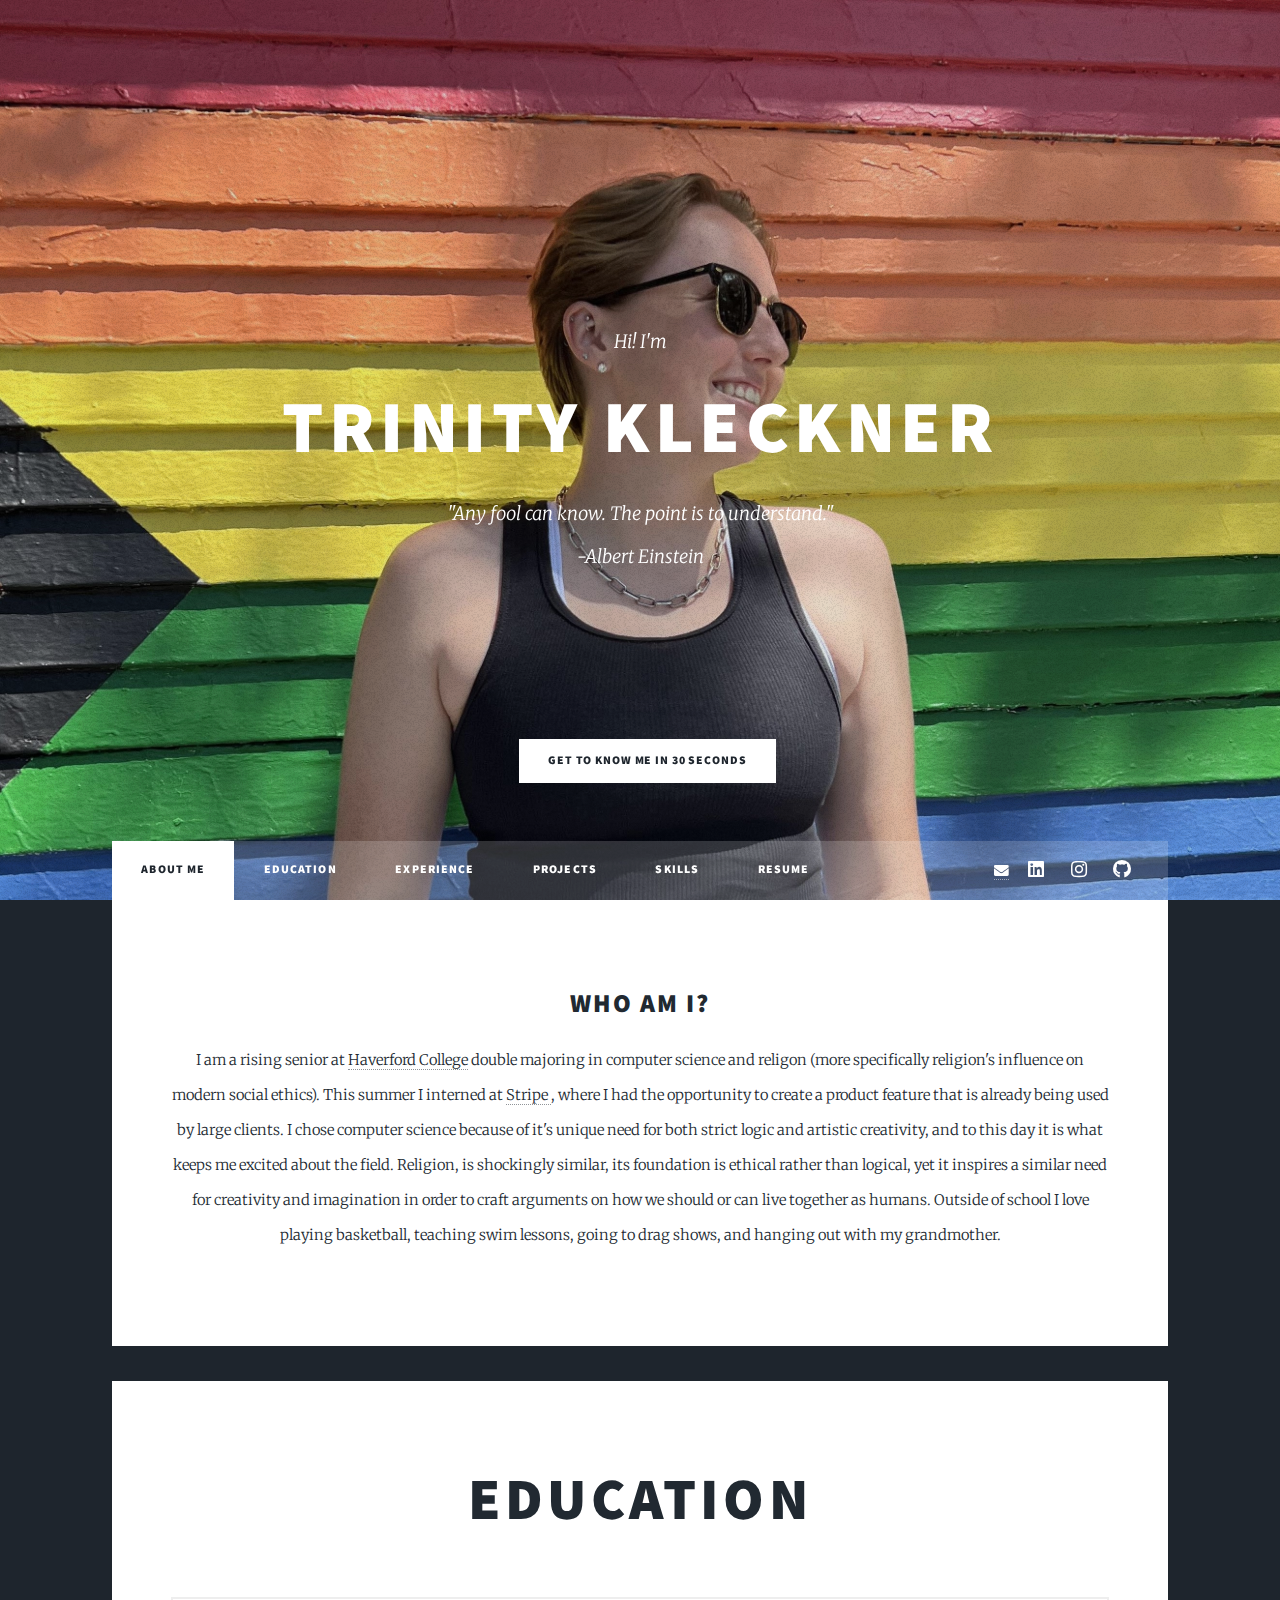
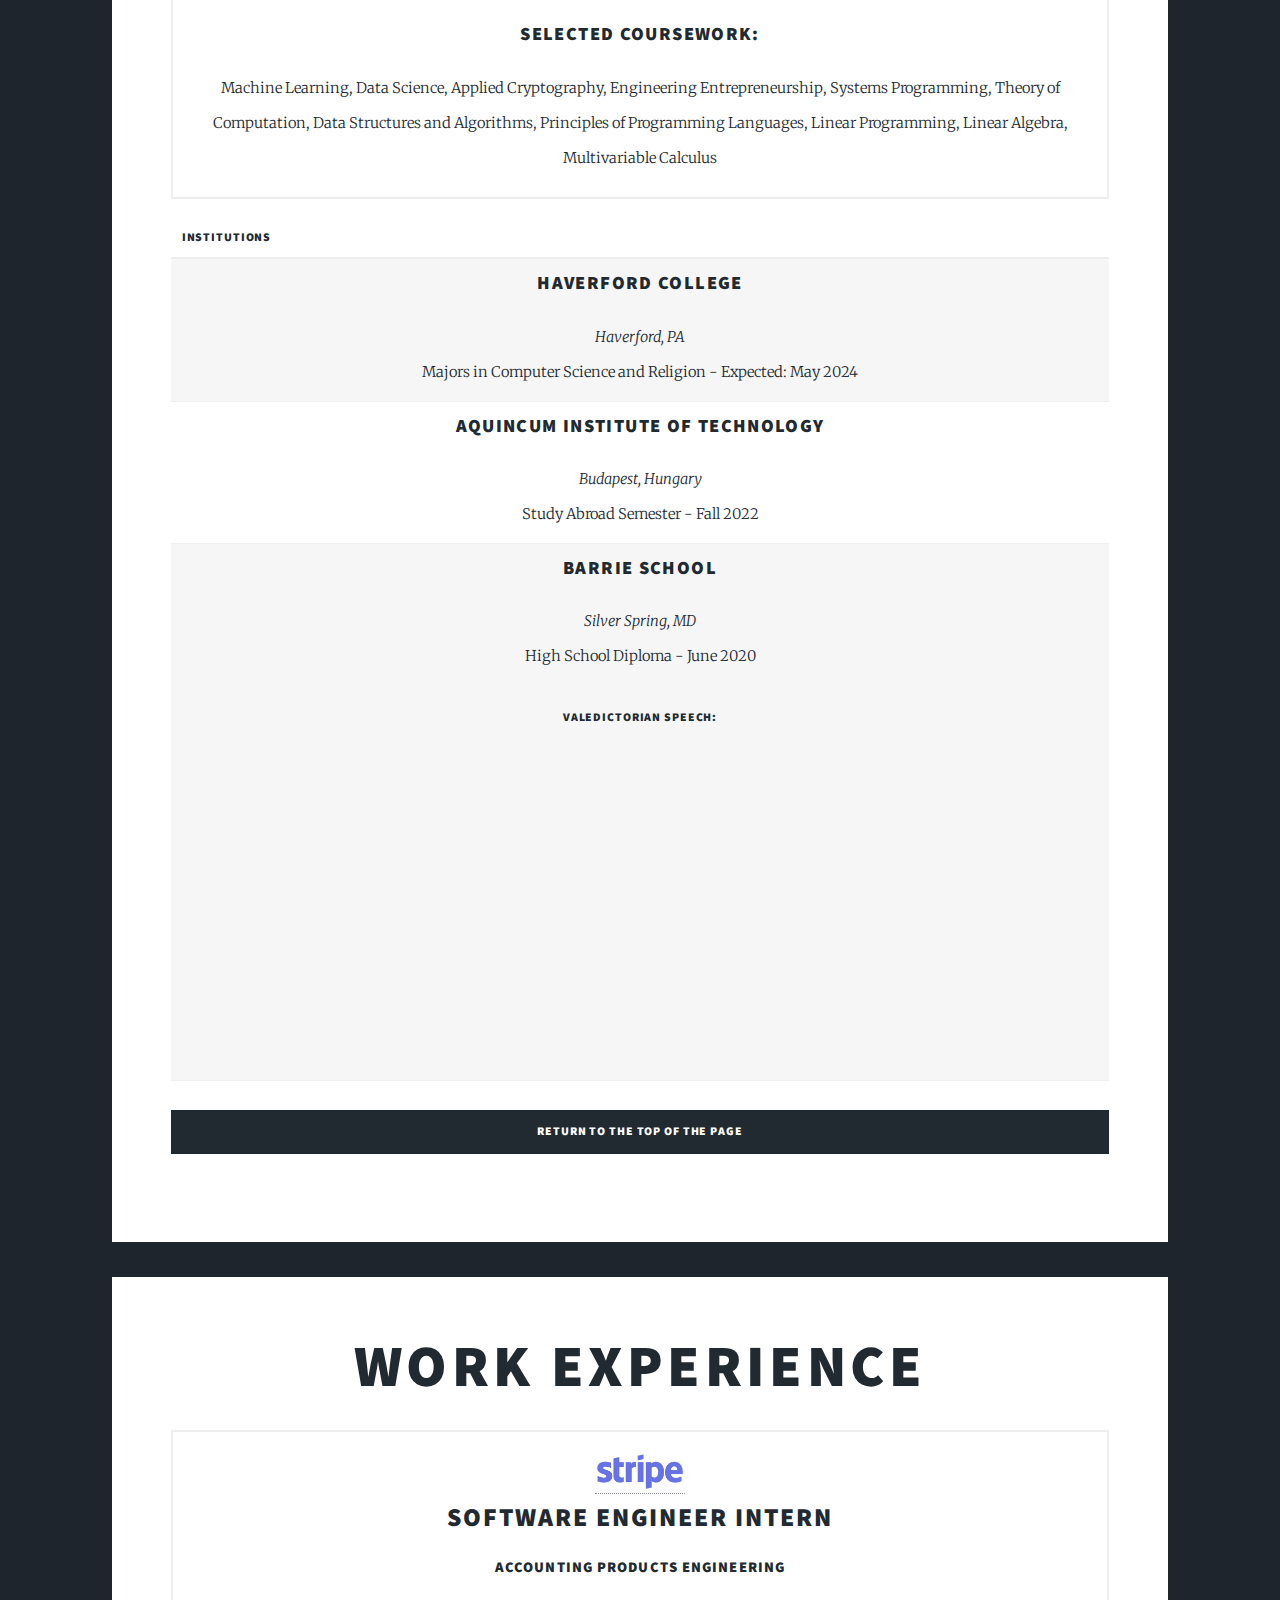
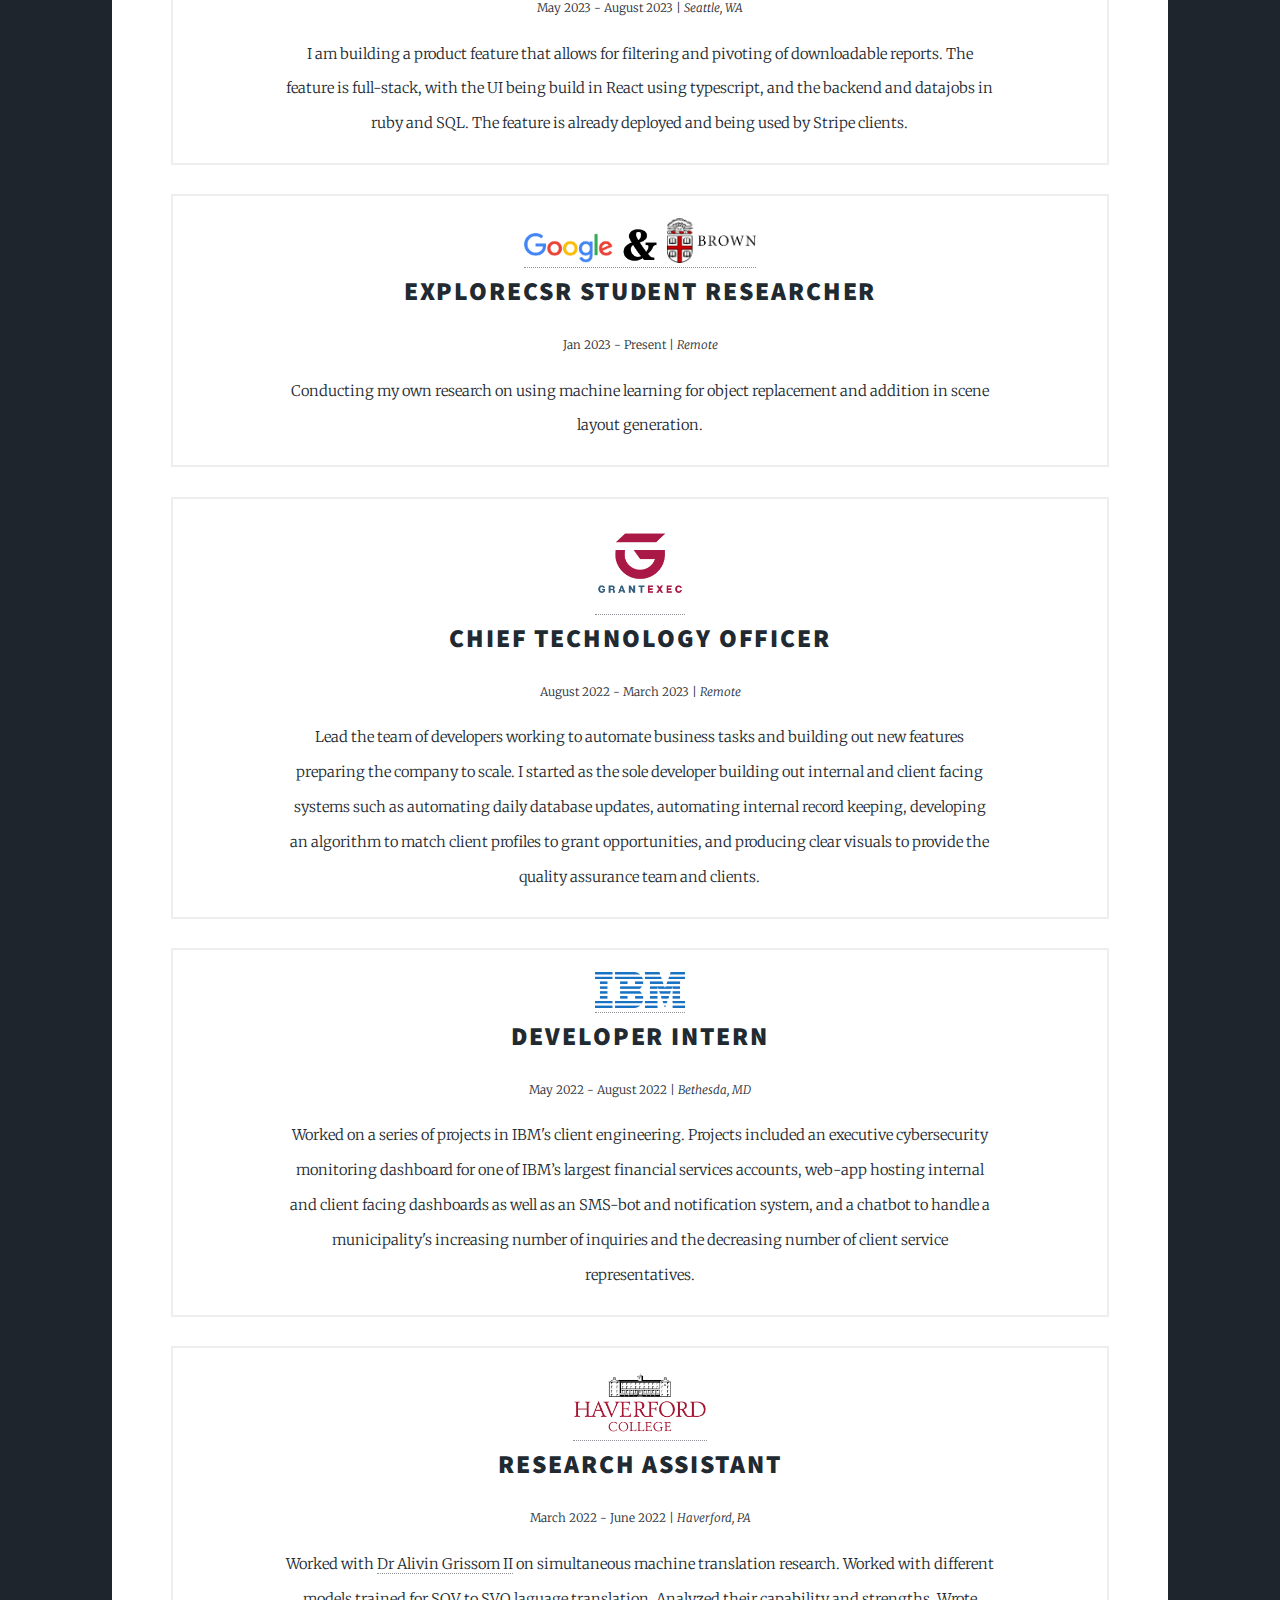
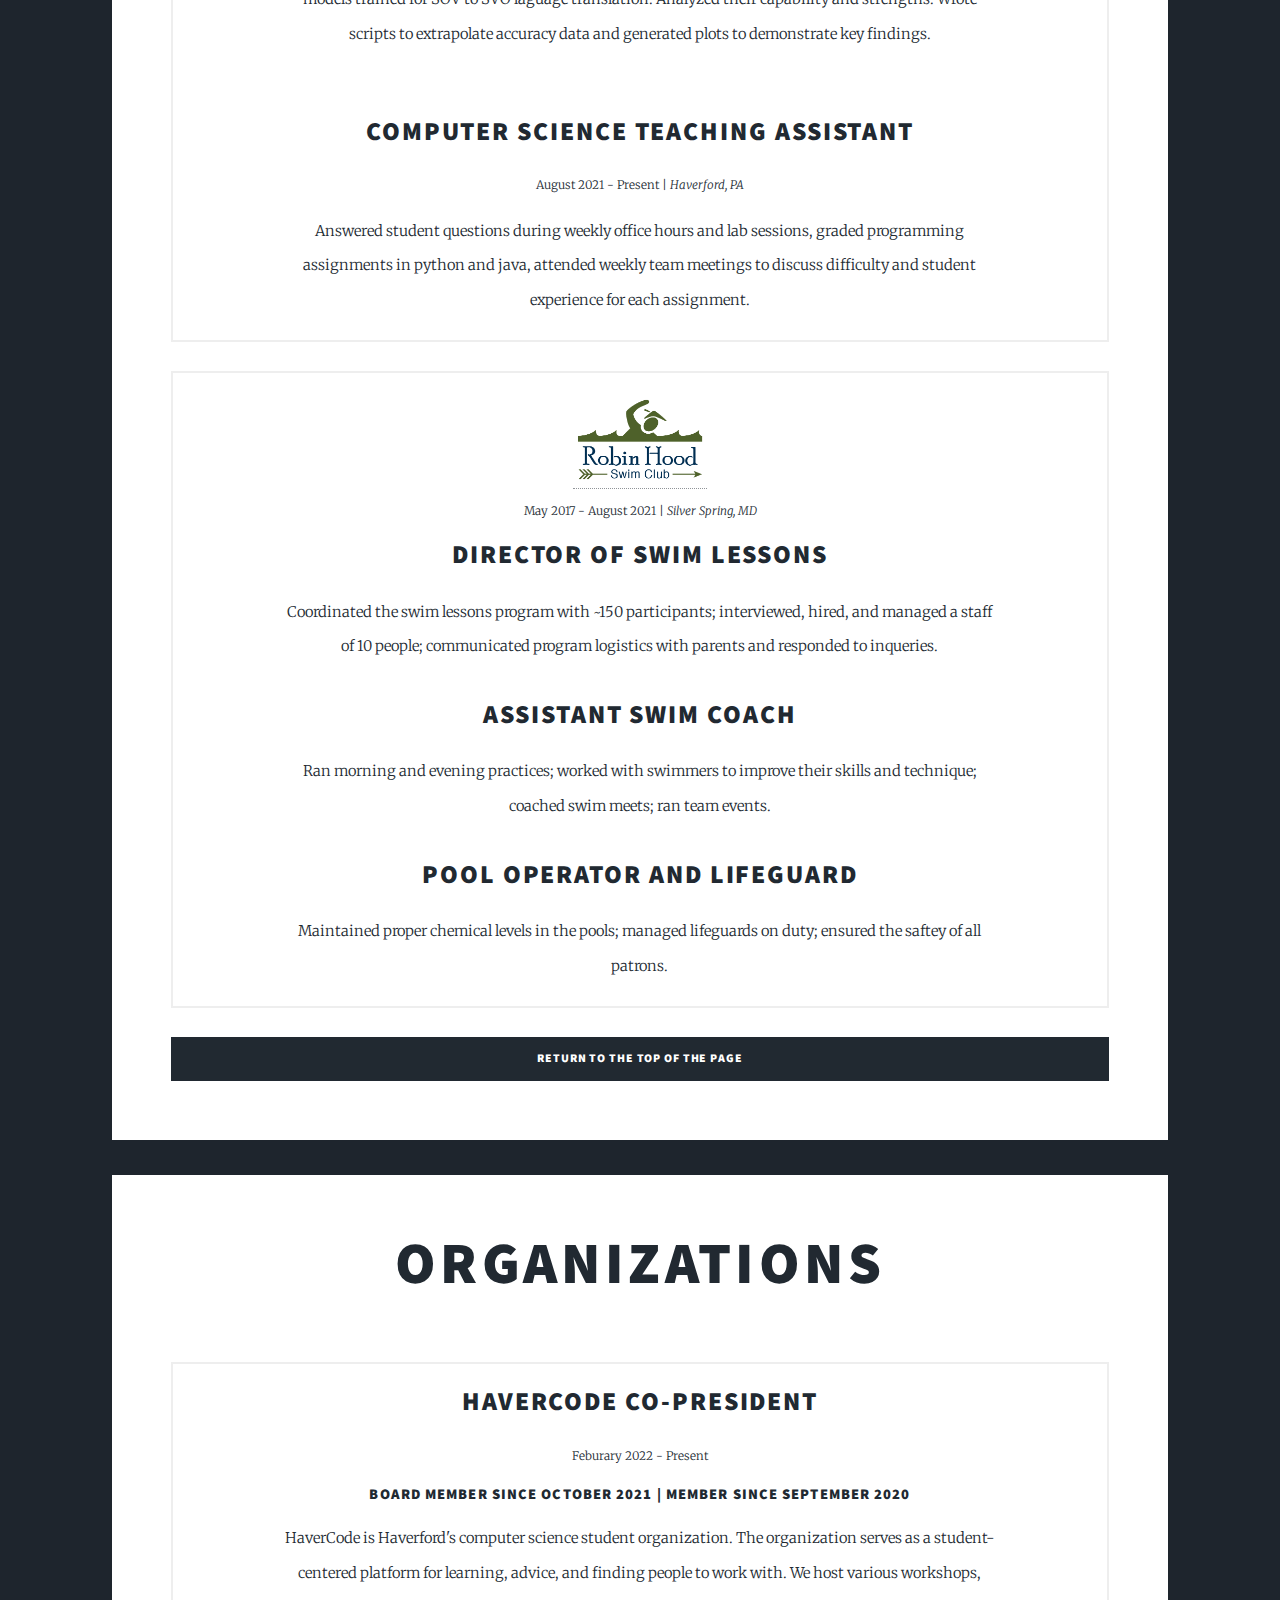
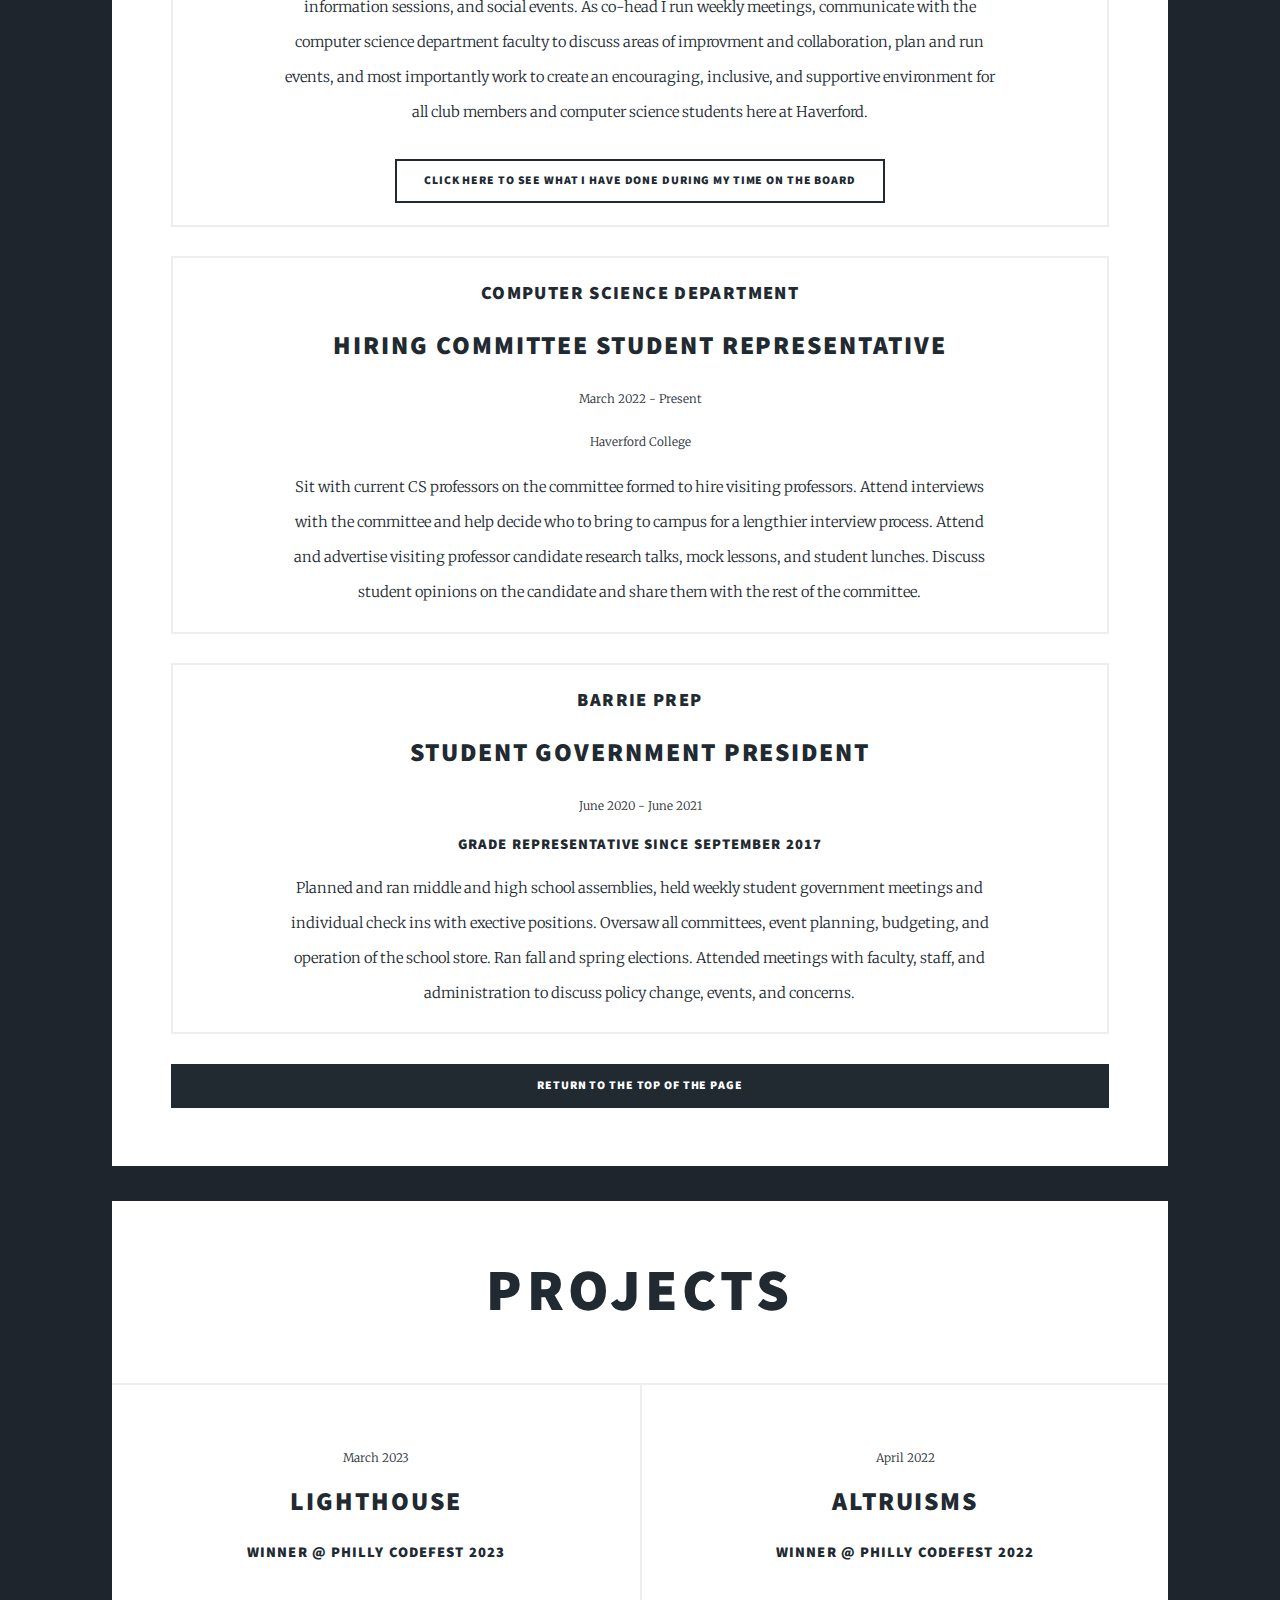
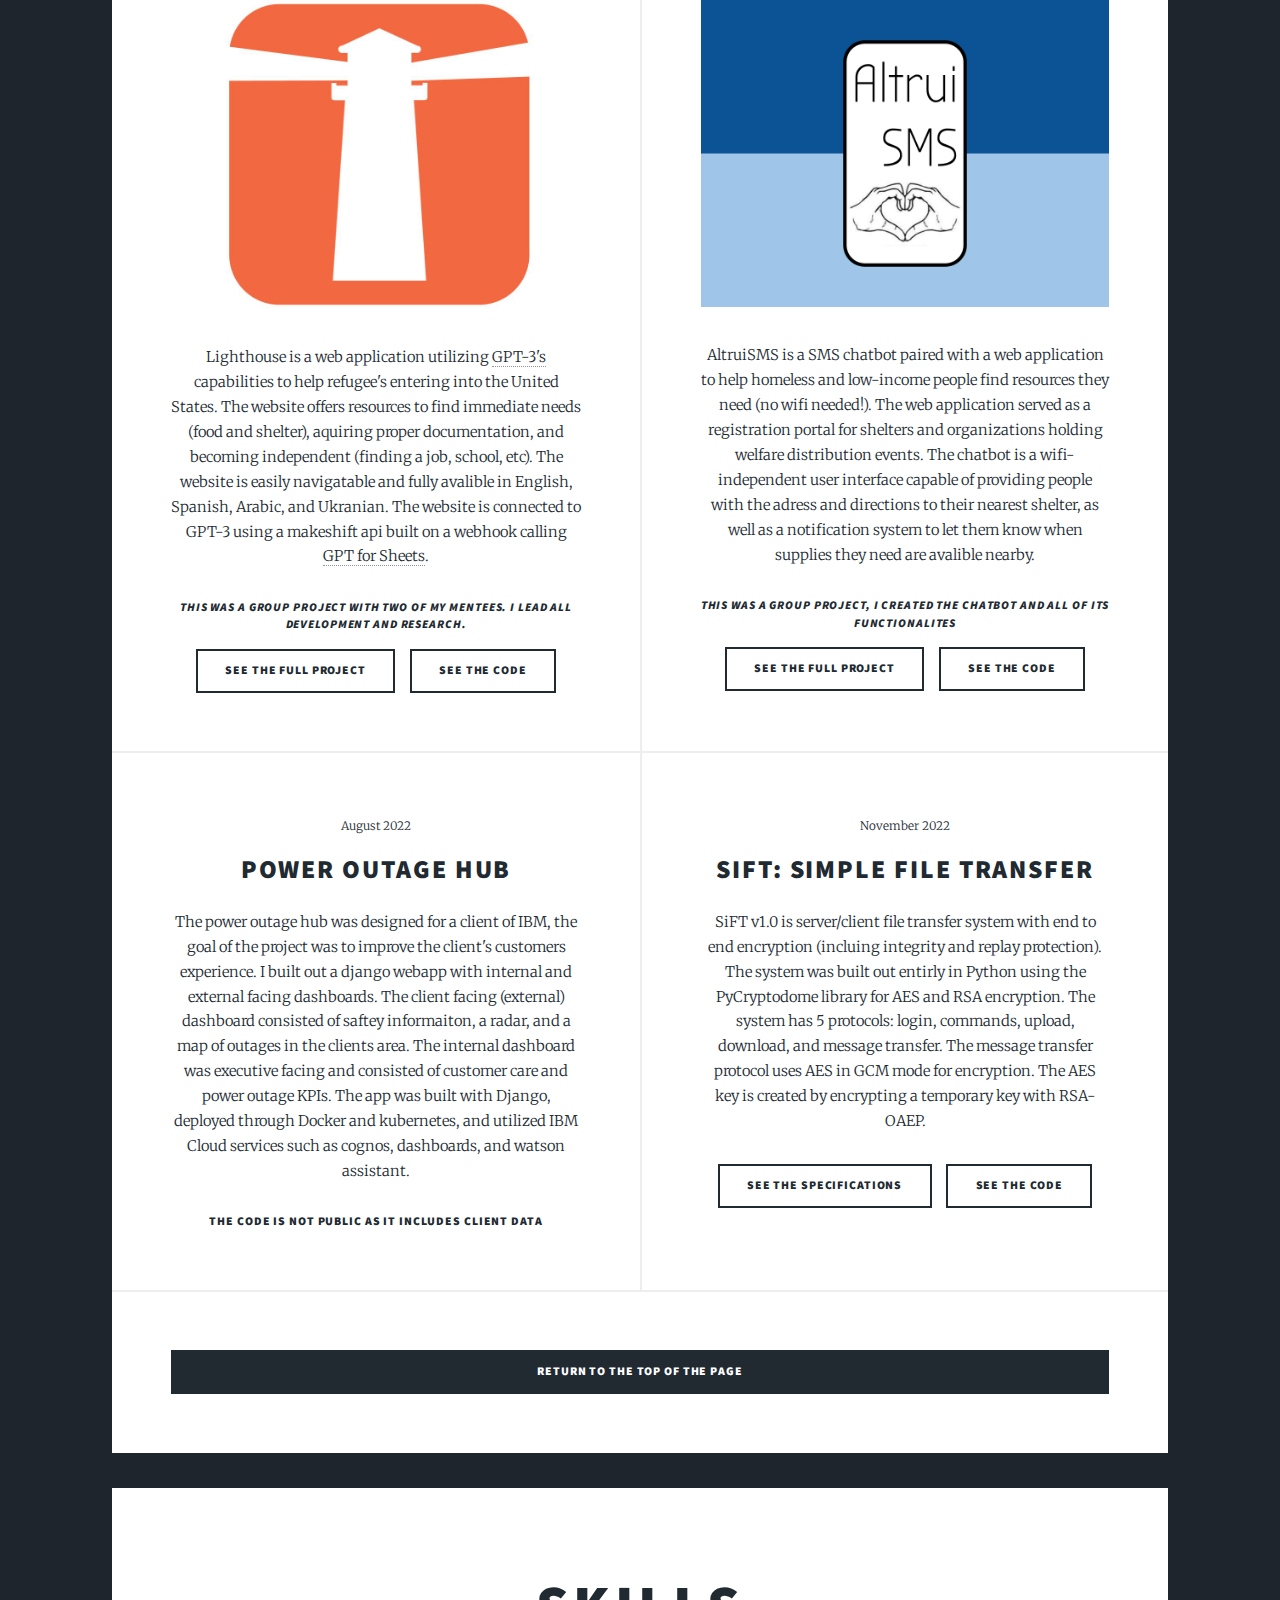
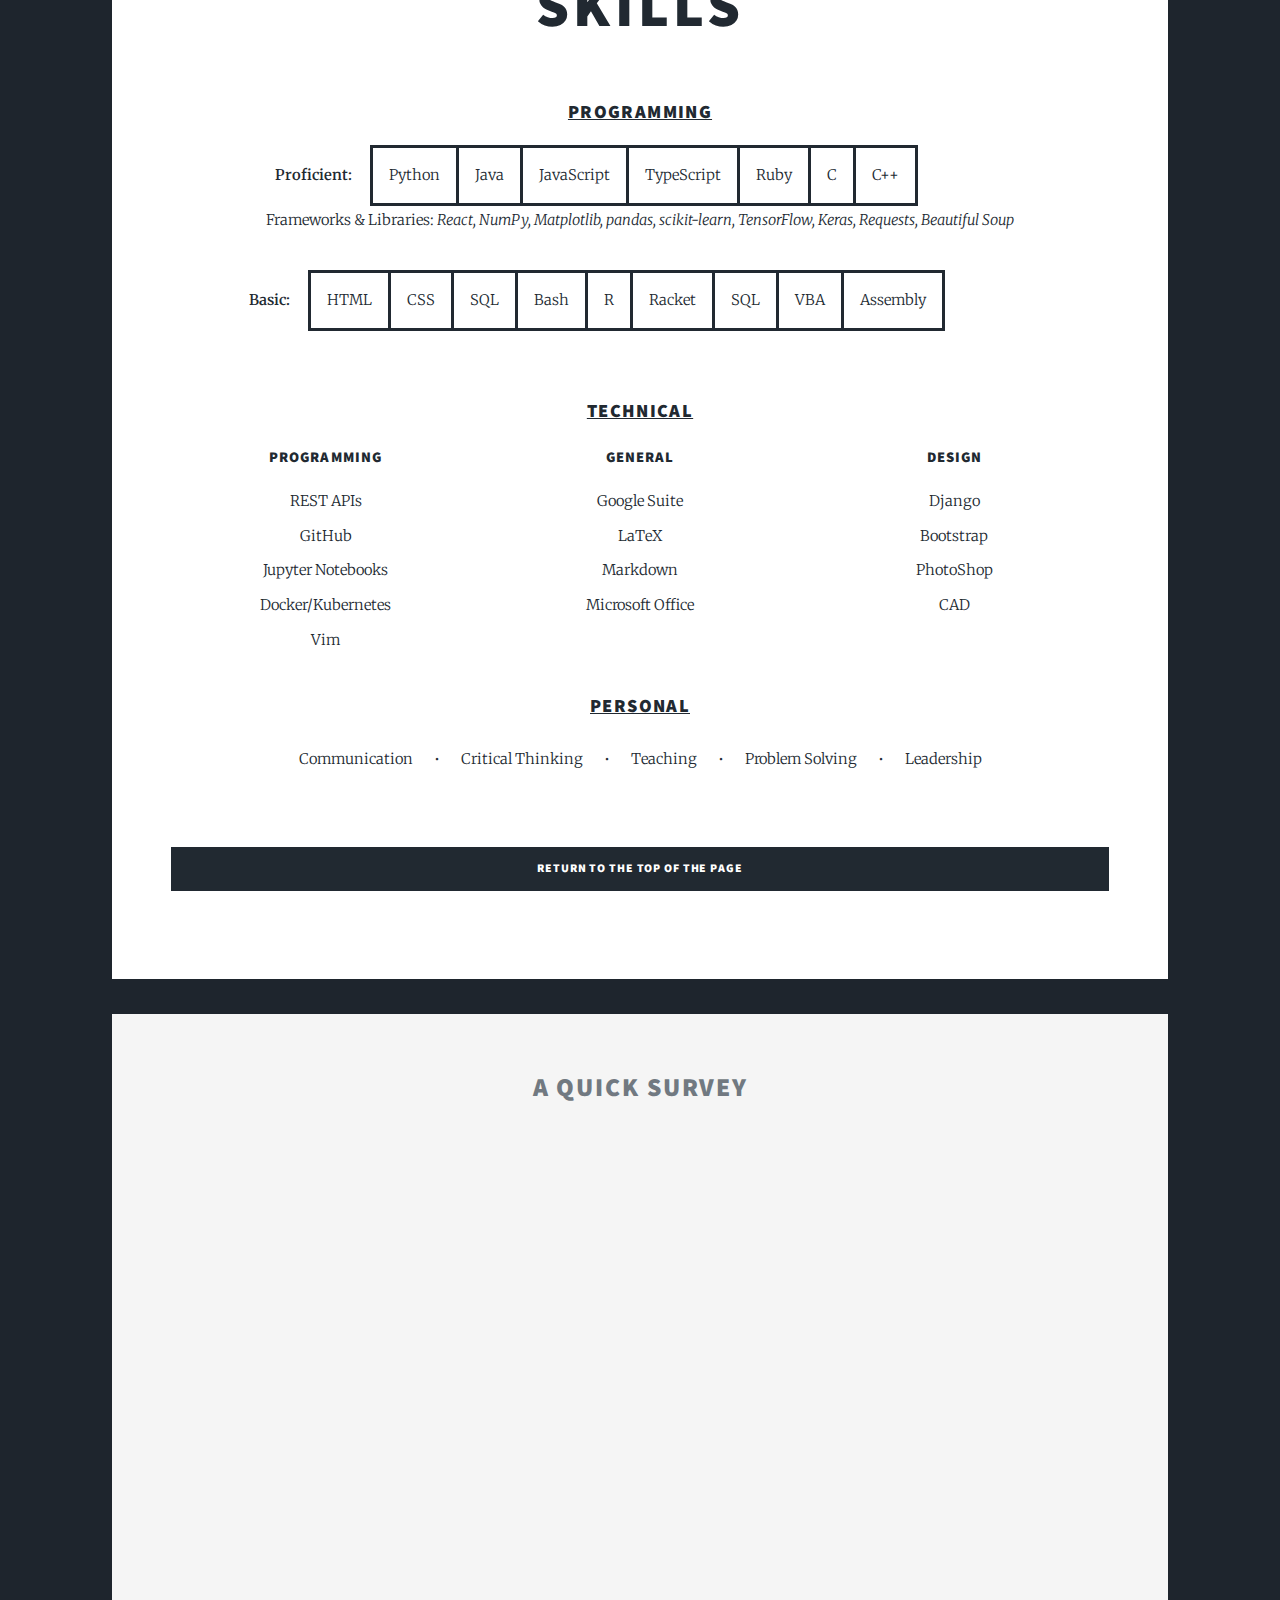
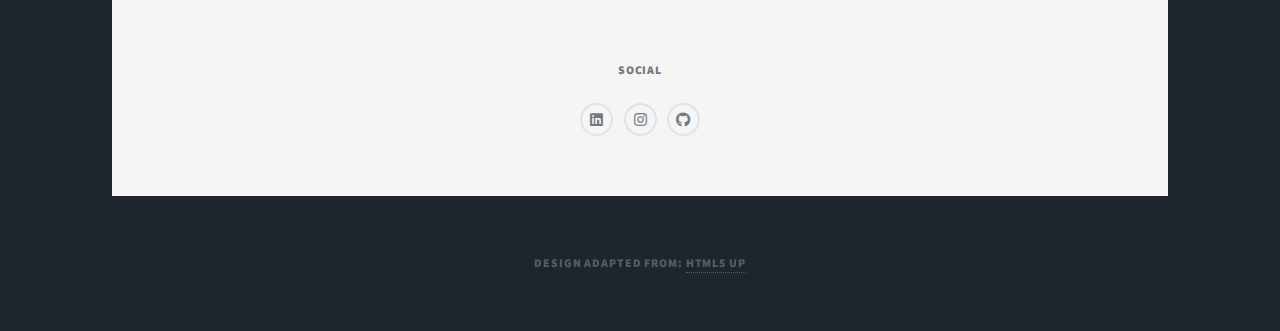
==== index.html @ 0bdf3fec "Updated about me" ====
<!DOCTYPE HTML>
<!--
	Massively by HTML5 UP
	html5up.net | @ajlkn
	Free for personal and commercial use under the CCA 3.0 license (html5up.net/license)
-->
<html>
	<head>
		<link href="https://cdn.jsdelivr.net/npm/bootstrap@5.0.2/dist/css/bootstrap.min.css" rel="stylesheet" integrity="sha384-EVSTQN3/azprG1Anm3QDgpJLIm9Nao0Yz1ztcQTwFspd3yD65VohhpuuCOmLASjC" crossorigin="anonymous">
		<meta name="google-site-verification" content="qFL2Rt7sZCbPSP_D9LDDkpyU7RRf8sSiF_2pj14rs1U" />
		<title>Trinity Kleckner - Personal Website</title>
		<link rel="icon" type="image/x-icon" href="/images/favicon.ico">
		<meta charset="utf-8" />
		<meta name="viewport" content="width=device-width, initial-scale=1, user-scalable=no" />
		<link rel="stylesheet" href="assets/css/main.css" />
		<noscript><link rel="stylesheet" href="assets/css/noscript.css" /></noscript>
	</head>
	<body class="is-preload">

		<!-- Wrapper -->
			<div id="wrapper" class="fade-in">

				<!-- Intro -->
					<div id="intro">
						<p>Hi! I'm</p>
						<h1>Trinity Kleckner</h1>
						<p> "Any fool can know. The point is to understand."<br> -Albert Einstein <br></br> <br></br></p>
						<ul>
							<a href="visuals.html" class="button primary fit">Get to know me in 30 seconds</a>
						</ul>
					</div>

				<!-- Nav -->
					<nav id="nav">
						<ul class="links">
							<li class="active"><a href="index.html">About Me</a></li>
							<li><a href="#education">Education</a></li>
							<li><a href="#experience">Experience</a></li>
							<li><a href="#projects">Projects</a></li>
							<li><a href="#skills">Skills</a></li>
							<!-- <li><a href="generic.html">Generic Page</a></li> -->
							<li><a href="resume.html">Resume</a></li>
							<!-- <li><a href="elements.html">Elements</a></li> -->
						</ul>
						<ul class="icons">
							<li><a href="mailto: tkleckner@haverford.edu" class="fa fa-envelope"><span class="label"></span></a></li>
							<li><a href="https://www.linkedin.com/in/trinity-kleckner/" class="icon brands fa-linkedin"><span class="label">LinkedIn</span></a></li>
							<li><a href="https://www.instagram.com/trinity.kleckner/" class="icon brands fa-instagram"><span class="label">Instagram</span></a></li>
							<li><a href="https://github.com/trinitykleckner" class="icon brands fa-github"><span class="label">GitHub</span></a></li>
						</ul>
					</nav>

				<!-- Main -->
					<div id="main">
						<section class="post">
							<header>
								<h2>Who am I?</h2>
							</header>
							<span>
								I am a rising senior at <a href="https://www.haverford.edu/" target="_blank">Haverford College</a> double majoring in computer science and religon (more specifically religion's influence on modern social ethics). This summer I interned at <a href="https://www.stripe.com/" target="_blank"> Stripe </a>, where I had the opportunity to create a product feature that is already being used by large clients. I chose computer science because of it's unique need for both strict logic and artistic creativity, and to this day it is what keeps me excited about the field. Religion, is shockingly similar, its foundation is ethical rather than logical, yet it inspires a similar need for creativity and imagination in order to craft arguments on how we should or can live together as humans. Outside of school I love playing basketball, teaching swim lessons, going to drag shows, and hanging out with my grandmother.
							</span>
							<!-- <span>
                I am a rising senior at <a href="https://www.haverford.edu/" target="_blank">Haverford College</a> double majoring in computer science and religon (more specifically religion's influence on modern social ethics). I am also pursuing my Masters in Robotics and AI from the <a href="https://www.upenn.edu/" target="_blank">University of Pennsylvania</a>, and am conducting research in socially reponsible AI as part of a program hosted by <a href="https://research.google/" target="_blank">Google Research</a> and <a href="https://www.brown.edu" target="_blank">Brown University</a>. I chose computer science because of it's unique need for both strict logic and artistic creativity, and to this day it is what keeps me excited about the field. Outside of school I love playing basketball, teaching swim lessons, going to drag shows, and spending time with my grandmother and girlfriend.
              </span> -->
							<br/> <br/>
						</section>
					</div>
					<br>

						<div id="main">
							<section class="post" id="education">
								<h1> Education </h1> </br>
								<div class="box"><h3> Selected Coursework: </h3>
								Machine Learning, Data Science, Applied Cryptography, Engineering Entrepreneurship, Systems Programming, Theory of Computation, Data Structures and Algorithms, Principles of Programming Languages, Linear Programming, Linear Algebra, Multivariable Calculus<br></div>
								<div class="table-wrapper">
									<table>
										<thead>
											<th>Institutions</th>
										</thead>
										<tbody>
											<tr>
												<td><h3><a href="https://www.haverford.edu/" target="_blank">Haverford College</a></h3>
													<em>Haverford, PA</em><br>
											  	Majors in Computer Science and Religion - Expected: May 2024</td>
											</tr>
											<tr>
												<td><h3><a href="https://www.ait-budapest.com/" target="_blank">Aquincum Institute of Technology</a></h3>
													<em>Budapest, Hungary</em><br>
													Study Abroad Semester - Fall 2022</td>
											</tr>
											<tr>
												<td><h3><a href="https://www.barrie.org/" target="_blank">Barrie School</a></h3>
													<em>Silver Spring, MD</em><br>
													High School Diploma - June 2020<br/><br/>
                          <span> <h6> Valedictorian Speech:</h6> </span>
													<iframe width="560" height="315" src="https://www.youtube.com/embed/BS22hn4aIeg" title="YouTube video player" frameborder="0" allow="accelerometer; autoplay; clipboard-write; encrypted-media; gyroscope; picture-in-picture" allowfullscreen></iframe>
												</td>
											</tr>
										</tbody>
									</table>
									<ul class="actions fit">
										<li><a href="index.html" class="button primary fit">Return to the top of the page</a></li>
									</ul>
							</section>
						</div>
					</br>

						<div id="main">
							<section id="experience">
								<h1> Work Experience </h1>
								<section class="posts">
									<article>
										<div class=box>
											<header>
                        <a href="https://stripe.com/" target="_blank"><img src="images/stripelogo.png" alt="Stripe" style="width:10%"/></a>
												<h2> Software Engineer Intern </h2>
												<h4> Accounting Products Engineering </h4>
												<span class="date">May 2023 - August 2023  |  <i>Seattle, WA</i></span>
											</header>
											<ul class="actions special">
												<span> I am building a product feature that allows for filtering and pivoting of downloadable reports. The feature is full-stack, with the UI being build in React using typescript, and the backend and datajobs in ruby and SQL. The feature is already deployed and being used by Stripe clients.  </span>
											</ul>
										</div>
									</article>
									<article>
										<div class="box">
											<header>
												<a href="https://research.google/outreach/explore-csr/" target="_blank"><img src="images/googleLogo.png" alt="Google" style="width:10%"/>&nbsp;&nbsp;&nbsp;<img src="images/ampersand.png" alt=" and " style="width:4%"/>&nbsp;&nbsp;&nbsp;<img src="images/brownLogo.png" alt="Brown University" style="width:10%"/></a>
												<h2> ExploreCSR Student Researcher </h2>
												<span class="date">Jan 2023 - Present | <i>Remote</i></span>
											</header>
											<ul class="actions special">
												<span> Conducting my own research on using machine learning for object replacement and addition in scene layout generation. </span>
											</ul>
										</div>
									</article>
									<article>
										<div class="box">
										<header>
                      <a href="https://www.grantexec.com/" target="_blank"><img src="images/gelogo.png" alt="GrantExec" style="width:10%"/></a>
											<h2> Chief Technology Officer </h2>
											<span class="date">August 2022 - March 2023  |  <i>Remote</i></span>
										</header>
										<ul class="actions special">
											<span> Lead the team of developers working to automate business tasks and building out new features preparing the company to scale. I started as the sole developer building out internal and client facing systems such as automating daily database updates, automating internal record keeping, developing an algorithm to match client profiles to grant opportunities, and producing clear visuals to provide the quality assurance team and clients. </span>
										</ul></div>
									</article>
									<article>
										<div class="box">
										<header>
                      <a href="https://www.ibm.com/us-en/" target="_blank"><img src="images/IBMlogo.png" alt="IBM" style="width:10%"/></a>
											<h2>Developer Intern</h2>
											<span class="date">May 2022 - August 2022  |  <i>Bethesda, MD</i></span>
										</header>
										<ul class="actions special">
											<span>
												Worked on a series of projects in IBM's client engineering. Projects included an executive cybersecurity monitoring dashboard for one of IBM’s largest financial services accounts, web-app hosting internal and client facing dashboards as well as an SMS-bot and notification system, and a chatbot to handle a municipality's increasing number of inquiries and the decreasing number of client service representatives.
											</span>
										</ul></div>
									</article>
									<article>
										<div class="box">
										<header>
                      <a href="https://www.haverford.edu/" target="_blank"><img src="images/Haverford_Logo.png" alt="Haverford College" style="width:15%"/></a>
											<h2>Research Assistant</h2>
											<span class="date">March 2022 - June 2022  |  <i>Haverford, PA</i></span>
										</header>
										<ul class="actions special">
											<span> Worked with <a href="http://agrissom.sites.haverford.edu/" target="_blank">Dr Alivin Grissom II</a> on simultaneous machine translation research. Worked with different models trained for SOV to SVO laguage translation. Analyzed their capability and strengths. Wrote scripts to extrapolate accuracy data and generated plots to demonstrate key findings. </span>
										</ul>
                    <br/>
										<header>
											<h2>Computer Science Teaching Assistant</h2>
											<span class="date">August 2021 - Present  |  <i>Haverford, PA</i> </span>
										</header>
										<ul class="actions special">
											<span> Answered student questions during weekly office hours and lab sessions, graded programming assignments in python and java,
											attended weekly team meetings to discuss difficulty and student experience for each assignment.</span>
										</ul>
									</div>
									</article>
								</article>
								<article>
									<div class="box">
									<header>
                    <a href="https://www.robinhoodpool.club/" target="_blank"><img src="images/RHlogo.png" alt="Robin Hood Swim Club" style="width:15%"/></a>
										<span class="date">May 2017 - August 2021  |  <i>Silver Spring, MD</i> </span>
									</header>
									<ul class="actions special">
										<span>
                      <h2>Director of Swim Lessons</h2> <span>Coordinated the swim lessons program with ~150 participants; interviewed, hired, and managed a staff of 10 people; communicated program logistics with parents and responded to inqueries.</span>
										  <br/> <br/> <h2>Assistant Swim Coach</h2> <span>Ran morning and evening practices; worked with swimmers to improve their skills and technique; coached swim meets; ran team events.</span>
									 	  <br/> <br/> <h2>Pool Operator and Lifeguard</h2> <span>Maintained proper chemical levels in the pools; managed lifeguards on duty; ensured the saftey of all patrons.</span>
                    </span>
									</ul>
								</div>
								</article>
								<ul class="actions fit">
									<li><a href="index.html" class="button primary fit">Return to the top of the page</a></li>
								</ul>
								</section>
							</section>
						</div>
						<br>
						<div id="main">
							<section>
							<article>
								<h1> Organizations </h1> <br>
								<div class="box">
								<header>
									<h2>HaverCode Co-President</h2>
									<span class="date"> Feburary 2022 - Present </span>
									<h4>board member since October 2021 | member since September 2020</h4>
								</header>
								<ul class="actions special">
									<span> HaverCode is Haverford's computer science student organization. The organization serves as a student-centered platform for learning, advice, and finding people to work with.
									We host various workshops, information sessions, and social events. As co-head I run weekly meetings, communicate with the computer science department faculty to discuss areas of improvment and collaboration,
								 	plan and run events, and most importantly work to create an encouraging, inclusive, and supportive environment for all club members and computer science students here at Haverford. </span>
								</ul>
								<ul class="actions special">
									<li><a href="#" class="button">Click here to see what I have done during my time on the board</a></li>
								</ul>
							</div>
							</article>
							<article>
								<div class="box">
									<header>
										<h3> computer science department</h3> <h2> Hiring Committee Student Representative </h2>
										<span class="date"> March 2022 - Present </span>
										<span class="date"> Haverford College </span>
									</header>
									<ul class="actions special">
										<span> Sit with current CS professors on the committee formed to hire visiting professors. Attend interviews with the committee and help decide who to bring to campus for a lengthier interview process.
										Attend and advertise visiting professor candidate research talks, mock lessons, and student lunches. Discuss student opinions on the candidate and share them with the rest of the committee. </span>
									</ul>
							</article>
							<article>
								<div class="box">
									<header>
										<h3> barrie prep </h3> <h2> student government president </h2>
										<span class="date"> June 2020 - June 2021 </span>
										<h4> grade representative since September 2017 </h4>
									</header>
									<ul class="actions special">
										<span> Planned and ran middle and high school assemblies, held weekly student government meetings and individual check ins with exective positions. Oversaw all
										committees, event planning, budgeting, and operation of the school store. Ran fall and spring elections. Attended meetings with faculty, staff, and administration to discuss policy change, events, and concerns.
										</span>
									</ul>
								</box>
							</article>
							<ul class="actions fit">
								<li><a href="index.html" class="button primary fit">Return to the top of the page</a></li>
							</ul>
						</section>
						</div>
						<br>
						<div id="main">
							<section id="projects">
								<h1> Projects </h1>
							</section>
							<section class="posts">
								<!-- <article>
									<header>
										<span class="date">Feburary-May 2022</span>
										<h2>Verb Prediction for SMT</h2>
									</header>
									<p> kajsdfhljkasdhfjlkdfljkas </p>
								</article> -->
								<article>
									<header>
										<span class="date">March 2023</span>
										<h2>Lighthouse</h2>
										<h4>Winner @ <a href="https://philly-codefest-2023.devpost.com/">Philly Codefest 2023</a></h4>
									</header>
									<a href="https://devpost.com/software/lighthouse-v29bp3s" class="image fit"><img src="images/Lighthouse.jpg" alt="" /></a>
									<p>Lighthouse is a web application utilizing <a href="https://openai.com/product">GPT-3's</a> capabilities to help refugee's entering into the United States. The website offers resources to find immediate needs (food and shelter), aquiring proper documentation, and becoming independent (finding a job, school, etc). The website is easily navigatable and fully avalible in English, Spanish, Arabic, and Ukranian. The website is connected to GPT-3 using a makeshift api built on a webhook calling <a href="https://workspace.google.com/marketplace/app/gpt_for_sheets_and_docs/677318054654">GPT for Sheets</a>.</p>
									<h6><i>This was a group project with two of my mentees. I lead all development and research. </i></h6>
									<ul class="actions special">
										<li><a href="https://devpost.com/software/lighthouse-v29bp3" class="button" target="_blank">See the full project</a></li>
										<li><a href="https://github.com/trinitykleckner/Lighthouse" class="button" target="_blank">See the code</a></li>
									</ul>
								</article>
								<article>
									<header>
										<span class="date">April 2022</span>
										<h2>AltruiSMS</h2>
										<h4>Winner @ <a href="https://philly-codefest-2022.devpost.com/">Philly Codefest 2022</a></h5>
									</header>
									<a href="#" class="image fit"><img src="images/altruisms.png" alt="" /></a>
									<p>AltruiSMS is a SMS chatbot paired with a web application to help homeless and low-income people find resources they need (no wifi needed!). The web application served as a registration portal for shelters and organizations holding welfare distribution events.
									The chatbot is a wifi-independent user interface capable of providing people with the adress and directions to their nearest shelter, as well as a notification system to let them know when supplies they need are avalible nearby.</p>
									<h6><i>This was a group project, I created the chatbot and all of its functionalites</i></h6>
									<ul class="actions special">
										<li><a href="https://devpost.com/software/chat-for-help?ref_content=my-projects-tab&ref_feature=my_projects" class="button" target="_blank">See the full project</a></li>
										<li><a href="https://github.com/trinitykleckner/altruiSMS" class="button" target="_blank">See the code</a></li>
									</ul>
								</article>
								<article>
									<header>
										<span class="date">August 2022</span>
										<h2>Power Outage Hub</h2>
									</header>
									<!-- <a href="#" class="image fit"><img src="images/altruisms.png" alt="" /></a> -->
									<p>The power outage hub was designed for a client of IBM, the goal of the project was to improve the client's customers experience. I built out a django webapp with internal and external facing dashboards. The client facing (external) dashboard consisted of saftey informaiton, a radar, and a map of outages in the clients area. The internal dashboard was executive facing and consisted of customer care and power outage KPIs. The app was built with Django, deployed through Docker and kubernetes, and utilized IBM Cloud services such as cognos, dashboards, and watson assistant.</p>
									<h6>The code is not public as it includes client data</h6>
								</article>
								<article>
									<header>
										<span class="date">November 2022</span>
										<h2>SiFT: Simple File Transfer</h2>
									</header>
									<p>SiFT v1.0 is server/client file transfer system with end to end encryption (incluing integrity and replay protection). The system was built out entirly in Python using the PyCryptodome library for AES and RSA encryption. The system has 5 protocols: login, commands, upload, download, and message transfer. The message transfer protocol uses AES in GCM mode for encryption. The AES key is created by encrypting a temporary key with RSA-OAEP. </p>
									<ul class="actions special">
										<li><a href="https://github.com/trinitykleckner/SiFT-v1.0/blob/main/SiFT%20v1.0%20specification.md" class="button" target="_blank">See the specifications</a></li>
										<li><a href="https://github.com/trinitykleckner/SiFT-v1.0" class="button" target="_blank">See the code</a></li>
									</ul>
								</article>
								<!-- <article>
									<header>
										<span class="date">April 2022</span>
										<h2><a href="#">Classification for Good</a></h2>
									</header>
									<a href="#" class="image fit"><img src="images/cluster_image.jpg" alt="" /></a>
									<p><b>Completed @ <a href="https://www.jpmorgan.com/global">JP Morgan Chase's</a> Data for Good</b><br><b>(an all-expenses paid data hackathon in Texas)</b><br>Classification for Global Good
									was a data analysis project focused on answering the question: To maximize global good, which countries should recieve agricultural investments.
									We began by plotting a regression line for each country to map their CO2 emmissions as a function of agricultural expenditures. Then using the slope of these lines and a "social good" metric we created as features, we used K-means to cluseter the countries to find reccommended investments. </p>
									<h6><i>This was a group project, I cleaned data, created feature importance models, and helped with clustering</i></h6>
								</article> -->
							</section>
							<section id="post">
								<ul class="actions fit">
									<li><a href="index.html" class="button primary fit">Return to the top of the page</a></li>
								</ul>
							</section>
							</div>
						</div>
						<br>

						<section id="skills">
						<div id="main">
								<section class="post">
									<header class="major">
										<h1>Skills </h1>
									</header>
									<h3><u>Programming</u></h3>
									<b>Proficient:</b> &emsp; <div class="square"> &nbsp; Python &nbsp; </div>
									<div class="square"> &nbsp; Java &nbsp; </div>
									<div class="square"> &nbsp; JavaScript &nbsp; </div>
									<div class="square"> &nbsp; TypeScript &nbsp; </div>
									<div class="square"> &nbsp; Ruby &nbsp; </div>
									<div class="square"> &nbsp; C &nbsp; </div>
									<div class="square"> &nbsp; C++ &nbsp; </div> &emsp; &emsp; &emsp; &emsp; &emsp; <br/>
									<span> Frameworks & Libraries: <i> React, NumPy, Matplotlib, pandas, scikit-learn, TensorFlow, Keras, Requests, Beautiful Soup</i> </span> <br/> <br/>

									<b>Basic:</b> &emsp; <div class="square"> &nbsp; HTML &nbsp; </div>
									<div class="square"> &nbsp; CSS &nbsp; </div>
									<div class="square"> &nbsp; SQL &nbsp; </div>
									<div class="square"> &nbsp; Bash &nbsp; </div>
									<div class="square"> &nbsp; R &nbsp; </div>
									<div class="square"> &nbsp; Racket &nbsp; </div>
									<div class="square"> &nbsp; SQL &nbsp; </div>
									<div class="square"> &nbsp; VBA &nbsp; </div>
                  <div class="square"> &nbsp; Assembly &nbsp;</div>
									&emsp; &emsp; &emsp; &emsp; &emsp; <br/> <br/> <br/>
									<h3><u>Technical</u></h3>
									<div class="column-left"> <h4> Programming </h4>
										<span> REST APIs <br> GitHub <br> Jupyter Notebooks <br> Docker/Kubernetes <br> Vim </span>
									</div>
									<div class="column-center"> <h4> General </h4>
										<span> Google Suite <br> LaTeX <br> Markdown <br> Microsoft Office </span>
									</div>
									<div class="column-right"> <h4> Design </h4>
										<span> Django <br> Bootstrap <br> PhotoShop <br> CAD </span>
									</div> <br> <br> <br>
									<h3><u>Personal</u></h3>
									<span> Communication &emsp; &#8226; &emsp;
										Critical Thinking &emsp; &#8226; &emsp;
										Teaching &emsp; &#8226; &emsp;
										Problem Solving &emsp; &#8226; &emsp;
										Leadership
									</span> <br/> <br/> <br/>
									<ul class="actions fit">
										<li><a href="index.html" class="button primary fit">Return to the top of the page</a></li>
									</ul>
								</section>
						</div>
						</section>
						<br/>
				<!-- Footer -->
					<footer id="footer">
							<section>
								<span> <h2>A quick survey</h2> </span>
								<div data-tf-widget="NhfDKcvh" data-tf-opacity="100" data-tf-hide-headers data-tf-iframe-props="title=Feedback Form" data-tf-transitive-search-params data-tf-medium="snippet" style="width:100%;height:500px;"></div><script src="//embed.typeform.com/next/embed.js"></script>
								<br/>
								<span> <h3>Social</h3> </span>
								<ul class="icons alt">
									<li><a href="https://www.linkedin.com/in/trinity-kleckner/" class="icon brands alt fa-linkedin"><span class="label">Twitter</span></a></li>
									<li><a href="https://www.instagram.com/trinity.kleckner/" class="icon brands alt fa-instagram"><span class="label">Instagram</span></a></li>
									<li><a href="https://github.com/trinitykleckner" class="icon brands alt fa-github"><span class="label">GitHub</span></a></li>
								</ul>
							</section>
						</section>
					</footer>

				<!-- Copyright -->
					<div id="copyright">
						<ul><li>Design adapted from: <a href="https://html5up.net">HTML5 UP</a></li></ul>
					</div>

			</div>


		<!-- Scripts -->
			<script src="assets/js/jquery.min.js"></script>
			<script src="assets/js/jquery.scrollex.min.js"></script>
			<script src="assets/js/jquery.scrolly.min.js"></script>
			<script src="assets/js/browser.min.js"></script>
			<script src="assets/js/breakpoints.min.js"></script>
			<script src="assets/js/util.js"></script>
			<script src="assets/js/main.js"></script>

			<script src="https://cdn.jsdelivr.net/npm/bootstrap@5.0.2/dist/js/bootstrap.bundle.min.js" integrity="sha384-MrcW6ZMFYlzcLA8Nl+NtUVF0sA7MsXsP1UyJoMp4YLEuNSfAP+JcXn/tWtIaxVXM" crossorigin="anonymous"></script>
			<script>
				window.watsonAssistantChatOptions = {
			    		integrationID: "2a2579a1-d668-4ea5-9c06-dd047f879747", // The ID of this integration.
			    		region: "us-south", // The region your integration is hosted in.
			    		serviceInstanceID: "8d8f219c-e546-42ca-ba4f-a5f54741bfb1", // The ID of your service instance.
			    		onLoad: function(instance) { instance.render(); }
			  	};
			  	setTimeout(function(){
			    		const t=document.createElement('script');
			    		t.src="https://web-chat.global.assistant.watson.appdomain.cloud/versions/" + (window.watsonAssistantChatOptions.clientVersion || 'latest') + "/WatsonAssistantChatEntry.js";
			    		document.head.appendChild(t);
			  	});
			</script>

	</body>
</html>
---- assets/css/main.css ----
@import url(fontawesome-all.min.css);
@import url("https://fonts.googleapis.com/css?family=Merriweather:300,700,300italic,700italic|Source+Sans+Pro:900");

/*
	Massively by HTML5 UP
	html5up.net | @ajlkn
	Free for personal and commercial use under the CCA 3.0 license (html5up.net/license)
*/

html, body, div, span, applet, object,
iframe, h1, h2, h3, h4, h5, h6, p, blockquote,
pre, a, abbr, acronym, address, big, cite,
code, del, dfn, em, img, ins, kbd, q, s, samp,
small, strike, strong, sub, sup, tt, var, b,
u, i, center, dl, dt, dd, ol, ul, li, fieldset,
form, label, legend, table, caption, tbody,
tfoot, thead, tr, th, td, article, aside,
canvas, details, embed, figure, figcaption,
footer, header, hgroup, menu, nav, output, ruby,
section, summary, time, mark, audio, video {
	margin: 0;
	padding: 0;
	border: 0;
	font-size: 100%;
	font: inherit;
	vertical-align: baseline;}

article, aside, details, figcaption, figure,
footer, header, hgroup, menu, nav, section {
	display: block;}

body {
	line-height: 1;
	text-align: center;
}

ol, ul {
	list-style: none;
}

blockquote, q {
	quotes: none;
}

	blockquote:before, blockquote:after, q:before, q:after {
		content: '';
		content: none;
	}

table {
	border-collapse: collapse;
	border-spacing: 0;
}

body {
	-webkit-text-size-adjust: none;
}

mark {
	background-color: transparent;
	color: inherit;
}

input::-moz-focus-inner {
	border: 0;
	padding: 0;
}

input, select, textarea {
	-moz-appearance: none;
	-webkit-appearance: none;
	-ms-appearance: none;
	appearance: none;
}

/* Basic */

	@-ms-viewport {
		width: device-width;
	}

	body {
		-ms-overflow-style: scrollbar;
	}

	@media screen and (max-width: 480px) {

		html, body {
			min-width: 320px;
		}

	}

	html {
		box-sizing: border-box;
	}

	*, *:before, *:after {
		box-sizing: inherit;
	}

	body {
		background-color: #1e252d;
	}

		body.is-preload *, body.is-preload *:before, body.is-preload *:after {
			-moz-animation: none !important;
			-webkit-animation: none !important;
			-ms-animation: none !important;
			animation: none !important;
			-moz-transition: none !important;
			-webkit-transition: none !important;
			-ms-transition: none !important;
			transition: none !important;
		}

/* Type */

	html {
		font-size: 16pt;
	}

		@media screen and (max-width: 1680px) {

			html {
				font-size: 12pt;
			}

		}

		@media screen and (max-width: 1280px) {

			html {
				font-size: 11pt;
			}

		}

		@media screen and (max-width: 360px) {

			html {
				font-size: 10pt;
			}

		}

	body {
		color: #212931;
	}

	body, input, select, textarea {
		font-family: "Merriweather", Georgia, serif;
		font-weight: 300;
		font-size: 1rem;
		line-height: 2.375;
	}

	a {
		-moz-transition: color 0.2s ease-in-out, background-color 0.2s ease-in-out, border-color 0.2s ease-in-out, box-shadow 0.2s ease-in-out;
		-webkit-transition: color 0.2s ease-in-out, background-color 0.2s ease-in-out, border-color 0.2s ease-in-out, box-shadow 0.2s ease-in-out;
		-ms-transition: color 0.2s ease-in-out, background-color 0.2s ease-in-out, border-color 0.2s ease-in-out, box-shadow 0.2s ease-in-out;
		transition: color 0.2s ease-in-out, background-color 0.2s ease-in-out, border-color 0.2s ease-in-out, box-shadow 0.2s ease-in-out;
		border-bottom: dotted 1px;
		text-decoration: none;
	}

		a:hover {
			border-bottom-color: transparent;
		}

	strong, b {
		font-weight: 600;
	}

	em, i {
		font-style: italic;
	}

	p {
		text-align: justify;
		margin: 0 0 2rem 0;
	}

	h1, h2, h3, h4, h5, h6 {
		font-family: "Source Sans Pro", Helvetica, sans-serif;
		font-weight: 900;
		line-height: 1.5;
		letter-spacing: 0.075em;
		text-transform: uppercase;
		margin: 0 0 1rem 0;
	}

		h1 a, h2 a, h3 a, h4 a, h5 a, h6 a {
			border-bottom: 0;
			color: inherit;
			text-decoration: none;
		}

	h1 {
		font-size: 4rem;
		line-height: 1.1;
		margin: 0 0 2rem 0;
	}

	h2 {
		font-size: 1.75rem;
		line-height: 1.3;
		margin: 0 0 1.5rem 0;
	}

	h3 {
		font-size: 1.25rem;
		margin: 0 0 1.5rem 0;
	}

	h4 {
		font-size: 1rem;
	}

	h5 {
		font-size: 0.9rem;
	}

	h6 {
		font-size: 0.8rem;
	}

	sub {
		font-size: 0.8rem;
		position: relative;
		top: 0.5rem;
	}

	sup {
		font-size: 0.8rem;
		position: relative;
		top: -0.5rem;
	}

	blockquote {
		border-left: solid 4px;
		font-style: italic;
		margin: 0 0 2rem 0;
		padding: 0.5rem 0 0.5rem 2rem;
	}

	code {
		border: solid 2px;
		font-family: "Courier New", monospace;
		font-size: 0.9rem;
		margin: 0 0.25rem;
		padding: 0.25rem 0.65rem;
	}

	pre {
		-webkit-overflow-scrolling: touch;
		font-family: "Courier New", monospace;
		font-size: 0.9rem;
		margin: 0 0 2rem 0;
	}

		pre code {
			display: block;
			line-height: 1.75;
			padding: 1rem 1.5rem;
			overflow-x: auto;
		}

	hr {
		border: 0;
		border-bottom: solid 2px;
		margin: 3rem 0;
	}

		hr.major {
			margin: 5rem 0;
		}

	.align-left {
		text-align: left;
	}

	.align-center {
		text-align: center;
	}

	.align-right {
		text-align: right;
	}

	input, select, textarea {
		color: #212931;
	}

	a {
		color: #212931;
		border-bottom-color: rgba(33, 41, 49, 0.5);
	}

		a:hover {
			border-bottom-color: transparent;
			color: #18bfef !important;
		}

	strong, b {
		color: #212931;
	}

	h1, h2, h3, h4, h5, h6 {
		color: #212931;
	}

	blockquote {
		border-left-color: #eeeeee;
	}

	code {
		background: rgba(220, 220, 220, 0.25);
		border-color: #eeeeee;
	}

	hr {
		border-bottom-color: #eeeeee;
	}


	.column-left{ float: left; width: 33%; }
	.column-right{ float: right; width: 33%; }
	.column-center{ display: inline-block; width: 33%; }

	.square {
    outline: solid;
		outline-width: 3px;
		display: inline-block;
		padding: 10px;
		}

	.square-dashed {
		outline: dashed;
		outline-width: 1px;
		display: inline-block;
		padding: 7px;
		}

		/* Popup container */
		.popup {
		  position: relative;
		  display: inline-block;
		  cursor: pointer;
		}

		/* The actual popup (appears on top) */
		.popup .popuptext {
		  visibility: hidden;
		  width: 160px;
		  background-color: #555;
		  color: #fff;
		  text-align: center;
		  border-radius: 6px;
		  padding: 8px 0;
		  position: absolute;
		  z-index: 1;
		  bottom: 125%;
		  left: 50%;
		  margin-left: -80px;
		}

		/* Popup arrow */
		.popup .popuptext::after {
		  content: "";
		  position: absolute;
		  top: 100%;
		  left: 50%;
		  margin-left: -5px;
		  border-width: 5px;
		  border-style: solid;
		  border-color: #555 transparent transparent transparent;
		}

		/* Toggle this class when clicking on the popup container (hide and show the popup) */
		.popup .show {
		  visibility: visible;
		  -webkit-animation: fadeIn 1s;
		  animation: fadeIn 1s
		}

		/* Add animation (fade in the popup) */
		@-webkit-keyframes fadeIn {
		  from {opacity: 0;}
		  to {opacity: 1;}
		}

		@keyframes fadeIn {
		  from {opacity: 0;}
		  to {opacity:1 ;}
		}

/* Row */

	.row {
		display: flex;
		flex-wrap: wrap;
		box-sizing: border-box;
		align-items: stretch;
	}

		.row > * {
			box-sizing: border-box;
		}

		.row.gtr-uniform > * > :last-child {
			margin-bottom: 0;
		}

		.row.aln-left {
			justify-content: flex-start;
		}

		.row.aln-center {
			justify-content: center;
		}

		.row.aln-right {
			justify-content: flex-end;
		}

		.row.aln-top {
			align-items: flex-start;
		}

		.row.aln-middle {
			align-items: center;
		}

		.row.aln-bottom {
			align-items: flex-end;
		}

		.row > .imp {
			order: -1;
		}

		.row > .col-1 {
			width: 8.33333%;
		}

		.row > .off-1 {
			margin-left: 8.33333%;
		}

		.row > .col-2 {
			width: 16.66667%;
		}

		.row > .off-2 {
			margin-left: 16.66667%;
		}

		.row > .col-3 {
			width: 25%;
		}

		.row > .off-3 {
			margin-left: 25%;
		}

		.row > .col-4 {
			width: 33.33333%;
		}

		.row > .off-4 {
			margin-left: 33.33333%;
		}

		.row > .col-5 {
			width: 41.66667%;
		}

		.row > .off-5 {
			margin-left: 41.66667%;
		}

		.row > .col-6 {
			width: 50%;
		}

		.row > .off-6 {
			margin-left: 50%;
		}

		.row > .col-7 {
			width: 58.33333%;
		}

		.row > .off-7 {
			margin-left: 58.33333%;
		}

		.row > .col-8 {
			width: 66.66667%;
		}

		.row > .off-8 {
			margin-left: 66.66667%;
		}

		.row > .col-9 {
			width: 75%;
		}

		.row > .off-9 {
			margin-left: 75%;
		}

		.row > .col-10 {
			width: 83.33333%;
		}

		.row > .off-10 {
			margin-left: 83.33333%;
		}

		.row > .col-11 {
			width: 91.66667%;
		}

		.row > .off-11 {
			margin-left: 91.66667%;
		}

		.row > .col-12 {
			width: 100%;
		}

		.row > .off-12 {
			margin-left: 100%;
		}

		.row.gtr-0 {
			margin-top: 0;
			margin-left: 0rem;
		}

			.row.gtr-0 > * {
				padding: 0 0 0 0rem;
			}

			.row.gtr-0.gtr-uniform {
				margin-top: 0rem;
			}

				.row.gtr-0.gtr-uniform > * {
					padding-top: 0rem;
				}

		.row.gtr-25 {
			margin-top: 0;
			margin-left: -0.375rem;
		}

			.row.gtr-25 > * {
				padding: 0 0 0 0.375rem;
			}

			.row.gtr-25.gtr-uniform {
				margin-top: -0.375rem;
			}

				.row.gtr-25.gtr-uniform > * {
					padding-top: 0.375rem;
				}

		.row.gtr-50 {
			margin-top: 0;
			margin-left: -0.75rem;
		}

			.row.gtr-50 > * {
				padding: 0 0 0 0.75rem;
			}

			.row.gtr-50.gtr-uniform {
				margin-top: -0.75rem;
			}

				.row.gtr-50.gtr-uniform > * {
					padding-top: 0.75rem;
				}

		.row {
			margin-top: 0;
			margin-left: -1.5rem;
		}

			.row > * {
				padding: 0 0 0 1.5rem;
			}

			.row.gtr-uniform {
				margin-top: -1.5rem;
			}

				.row.gtr-uniform > * {
					padding-top: 1.5rem;
				}

		.row.gtr-150 {
			margin-top: 0;
			margin-left: -2.25rem;
		}

			.row.gtr-150 > * {
				padding: 0 0 0 2.25rem;
			}

			.row.gtr-150.gtr-uniform {
				margin-top: -2.25rem;
			}

				.row.gtr-150.gtr-uniform > * {
					padding-top: 2.25rem;
				}

		.row.gtr-200 {
			margin-top: 0;
			margin-left: -3rem;
		}

			.row.gtr-200 > * {
				padding: 0 0 0 3rem;
			}

			.row.gtr-200.gtr-uniform {
				margin-top: -3rem;
			}

				.row.gtr-200.gtr-uniform > * {
					padding-top: 3rem;
				}

		@media screen and (max-width: 1680px) {

			.row {
				display: flex;
				flex-wrap: wrap;
				box-sizing: border-box;
				align-items: stretch;
			}

				.row > * {
					box-sizing: border-box;
				}

				.row.gtr-uniform > * > :last-child {
					margin-bottom: 0;
				}

				.row.aln-left {
					justify-content: flex-start;
				}

				.row.aln-center {
					justify-content: center;
				}

				.row.aln-right {
					justify-content: flex-end;
				}

				.row.aln-top {
					align-items: flex-start;
				}

				.row.aln-middle {
					align-items: center;
				}

				.row.aln-bottom {
					align-items: flex-end;
				}

				.row > .imp-xlarge {
					order: -1;
				}

				.row > .col-1-xlarge {
					width: 8.33333%;
				}

				.row > .off-1-xlarge {
					margin-left: 8.33333%;
				}

				.row > .col-2-xlarge {
					width: 16.66667%;
				}

				.row > .off-2-xlarge {
					margin-left: 16.66667%;
				}

				.row > .col-3-xlarge {
					width: 25%;
				}

				.row > .off-3-xlarge {
					margin-left: 25%;
				}

				.row > .col-4-xlarge {
					width: 33.33333%;
				}

				.row > .off-4-xlarge {
					margin-left: 33.33333%;
				}

				.row > .col-5-xlarge {
					width: 41.66667%;
				}

				.row > .off-5-xlarge {
					margin-left: 41.66667%;
				}

				.row > .col-6-xlarge {
					width: 50%;
				}

				.row > .off-6-xlarge {
					margin-left: 50%;
				}

				.row > .col-7-xlarge {
					width: 58.33333%;
				}

				.row > .off-7-xlarge {
					margin-left: 58.33333%;
				}

				.row > .col-8-xlarge {
					width: 66.66667%;
				}

				.row > .off-8-xlarge {
					margin-left: 66.66667%;
				}

				.row > .col-9-xlarge {
					width: 75%;
				}

				.row > .off-9-xlarge {
					margin-left: 75%;
				}

				.row > .col-10-xlarge {
					width: 83.33333%;
				}

				.row > .off-10-xlarge {
					margin-left: 83.33333%;
				}

				.row > .col-11-xlarge {
					width: 91.66667%;
				}

				.row > .off-11-xlarge {
					margin-left: 91.66667%;
				}

				.row > .col-12-xlarge {
					width: 100%;
				}

				.row > .off-12-xlarge {
					margin-left: 100%;
				}

				.row.gtr-0 {
					margin-top: 0;
					margin-left: 0rem;
				}

					.row.gtr-0 > * {
						padding: 0 0 0 0rem;
					}

					.row.gtr-0.gtr-uniform {
						margin-top: 0rem;
					}

						.row.gtr-0.gtr-uniform > * {
							padding-top: 0rem;
						}

				.row.gtr-25 {
					margin-top: 0;
					margin-left: -0.375rem;
				}

					.row.gtr-25 > * {
						padding: 0 0 0 0.375rem;
					}

					.row.gtr-25.gtr-uniform {
						margin-top: -0.375rem;
					}

						.row.gtr-25.gtr-uniform > * {
							padding-top: 0.375rem;
						}

				.row.gtr-50 {
					margin-top: 0;
					margin-left: -0.75rem;
				}

					.row.gtr-50 > * {
						padding: 0 0 0 0.75rem;
					}

					.row.gtr-50.gtr-uniform {
						margin-top: -0.75rem;
					}

						.row.gtr-50.gtr-uniform > * {
							padding-top: 0.75rem;
						}

				.row {
					margin-top: 0;
					margin-left: -1.5rem;
				}

					.row > * {
						padding: 0 0 0 1.5rem;
					}

					.row.gtr-uniform {
						margin-top: -1.5rem;
					}

						.row.gtr-uniform > * {
							padding-top: 1.5rem;
						}

				.row.gtr-150 {
					margin-top: 0;
					margin-left: -2.25rem;
				}

					.row.gtr-150 > * {
						padding: 0 0 0 2.25rem;
					}

					.row.gtr-150.gtr-uniform {
						margin-top: -2.25rem;
					}

						.row.gtr-150.gtr-uniform > * {
							padding-top: 2.25rem;
						}

				.row.gtr-200 {
					margin-top: 0;
					margin-left: -3rem;
				}

					.row.gtr-200 > * {
						padding: 0 0 0 3rem;
					}

					.row.gtr-200.gtr-uniform {
						margin-top: -3rem;
					}

						.row.gtr-200.gtr-uniform > * {
							padding-top: 3rem;
						}

		}

		@media screen and (max-width: 1280px) {

			.row {
				display: flex;
				flex-wrap: wrap;
				box-sizing: border-box;
				align-items: stretch;
			}

				.row > * {
					box-sizing: border-box;
				}

				.row.gtr-uniform > * > :last-child {
					margin-bottom: 0;
				}

				.row.aln-left {
					justify-content: flex-start;
				}

				.row.aln-center {
					justify-content: center;
				}

				.row.aln-right {
					justify-content: flex-end;
				}

				.row.aln-top {
					align-items: flex-start;
				}

				.row.aln-middle {
					align-items: center;
				}

				.row.aln-bottom {
					align-items: flex-end;
				}

				.row > .imp-large {
					order: -1;
				}

				.row > .col-1-large {
					width: 8.33333%;
				}

				.row > .off-1-large {
					margin-left: 8.33333%;
				}

				.row > .col-2-large {
					width: 16.66667%;
				}

				.row > .off-2-large {
					margin-left: 16.66667%;
				}

				.row > .col-3-large {
					width: 25%;
				}

				.row > .off-3-large {
					margin-left: 25%;
				}

				.row > .col-4-large {
					width: 33.33333%;
				}

				.row > .off-4-large {
					margin-left: 33.33333%;
				}

				.row > .col-5-large {
					width: 41.66667%;
				}

				.row > .off-5-large {
					margin-left: 41.66667%;
				}

				.row > .col-6-large {
					width: 50%;
				}

				.row > .off-6-large {
					margin-left: 50%;
				}

				.row > .col-7-large {
					width: 58.33333%;
				}

				.row > .off-7-large {
					margin-left: 58.33333%;
				}

				.row > .col-8-large {
					width: 66.66667%;
				}

				.row > .off-8-large {
					margin-left: 66.66667%;
				}

				.row > .col-9-large {
					width: 75%;
				}

				.row > .off-9-large {
					margin-left: 75%;
				}

				.row > .col-10-large {
					width: 83.33333%;
				}

				.row > .off-10-large {
					margin-left: 83.33333%;
				}

				.row > .col-11-large {
					width: 91.66667%;
				}

				.row > .off-11-large {
					margin-left: 91.66667%;
				}

				.row > .col-12-large {
					width: 100%;
				}

				.row > .off-12-large {
					margin-left: 100%;
				}

				.row.gtr-0 {
					margin-top: 0;
					margin-left: 0rem;
				}

					.row.gtr-0 > * {
						padding: 0 0 0 0rem;
					}

					.row.gtr-0.gtr-uniform {
						margin-top: 0rem;
					}

						.row.gtr-0.gtr-uniform > * {
							padding-top: 0rem;
						}

				.row.gtr-25 {
					margin-top: 0;
					margin-left: -0.375rem;
				}

					.row.gtr-25 > * {
						padding: 0 0 0 0.375rem;
					}

					.row.gtr-25.gtr-uniform {
						margin-top: -0.375rem;
					}

						.row.gtr-25.gtr-uniform > * {
							padding-top: 0.375rem;
						}

				.row.gtr-50 {
					margin-top: 0;
					margin-left: -0.75rem;
				}

					.row.gtr-50 > * {
						padding: 0 0 0 0.75rem;
					}

					.row.gtr-50.gtr-uniform {
						margin-top: -0.75rem;
					}

						.row.gtr-50.gtr-uniform > * {
							padding-top: 0.75rem;
						}

				.row {
					margin-top: 0;
					margin-left: -1.5rem;
				}

					.row > * {
						padding: 0 0 0 1.5rem;
					}

					.row.gtr-uniform {
						margin-top: -1.5rem;
					}

						.row.gtr-uniform > * {
							padding-top: 1.5rem;
						}

				.row.gtr-150 {
					margin-top: 0;
					margin-left: -2.25rem;
				}

					.row.gtr-150 > * {
						padding: 0 0 0 2.25rem;
					}

					.row.gtr-150.gtr-uniform {
						margin-top: -2.25rem;
					}

						.row.gtr-150.gtr-uniform > * {
							padding-top: 2.25rem;
						}

				.row.gtr-200 {
					margin-top: 0;
					margin-left: -3rem;
				}

					.row.gtr-200 > * {
						padding: 0 0 0 3rem;
					}

					.row.gtr-200.gtr-uniform {
						margin-top: -3rem;
					}

						.row.gtr-200.gtr-uniform > * {
							padding-top: 3rem;
						}

		}

		@media screen and (max-width: 980px) {

			.row {
				display: flex;
				flex-wrap: wrap;
				box-sizing: border-box;
				align-items: stretch;
			}

				.row > * {
					box-sizing: border-box;
				}

				.row.gtr-uniform > * > :last-child {
					margin-bottom: 0;
				}

				.row.aln-left {
					justify-content: flex-start;
				}

				.row.aln-center {
					justify-content: center;
				}

				.row.aln-right {
					justify-content: flex-end;
				}

				.row.aln-top {
					align-items: flex-start;
				}

				.row.aln-middle {
					align-items: center;
				}

				.row.aln-bottom {
					align-items: flex-end;
				}

				.row > .imp-medium {
					order: -1;
				}

				.row > .col-1-medium {
					width: 8.33333%;
				}

				.row > .off-1-medium {
					margin-left: 8.33333%;
				}

				.row > .col-2-medium {
					width: 16.66667%;
				}

				.row > .off-2-medium {
					margin-left: 16.66667%;
				}

				.row > .col-3-medium {
					width: 25%;
				}

				.row > .off-3-medium {
					margin-left: 25%;
				}

				.row > .col-4-medium {
					width: 33.33333%;
				}

				.row > .off-4-medium {
					margin-left: 33.33333%;
				}

				.row > .col-5-medium {
					width: 41.66667%;
				}

				.row > .off-5-medium {
					margin-left: 41.66667%;
				}

				.row > .col-6-medium {
					width: 50%;
				}

				.row > .off-6-medium {
					margin-left: 50%;
				}

				.row > .col-7-medium {
					width: 58.33333%;
				}

				.row > .off-7-medium {
					margin-left: 58.33333%;
				}

				.row > .col-8-medium {
					width: 66.66667%;
				}

				.row > .off-8-medium {
					margin-left: 66.66667%;
				}

				.row > .col-9-medium {
					width: 75%;
				}

				.row > .off-9-medium {
					margin-left: 75%;
				}

				.row > .col-10-medium {
					width: 83.33333%;
				}

				.row > .off-10-medium {
					margin-left: 83.33333%;
				}

				.row > .col-11-medium {
					width: 91.66667%;
				}

				.row > .off-11-medium {
					margin-left: 91.66667%;
				}

				.row > .col-12-medium {
					width: 100%;
				}

				.row > .off-12-medium {
					margin-left: 100%;
				}

				.row.gtr-0 {
					margin-top: 0;
					margin-left: 0rem;
				}

					.row.gtr-0 > * {
						padding: 0 0 0 0rem;
					}

					.row.gtr-0.gtr-uniform {
						margin-top: 0rem;
					}

						.row.gtr-0.gtr-uniform > * {
							padding-top: 0rem;
						}

				.row.gtr-25 {
					margin-top: 0;
					margin-left: -0.375rem;
				}

					.row.gtr-25 > * {
						padding: 0 0 0 0.375rem;
					}

					.row.gtr-25.gtr-uniform {
						margin-top: -0.375rem;
					}

						.row.gtr-25.gtr-uniform > * {
							padding-top: 0.375rem;
						}

				.row.gtr-50 {
					margin-top: 0;
					margin-left: -0.75rem;
				}

					.row.gtr-50 > * {
						padding: 0 0 0 0.75rem;
					}

					.row.gtr-50.gtr-uniform {
						margin-top: -0.75rem;
					}

						.row.gtr-50.gtr-uniform > * {
							padding-top: 0.75rem;
						}

				.row {
					margin-top: 0;
					margin-left: -1.5rem;
				}

					.row > * {
						padding: 0 0 0 1.5rem;
					}

					.row.gtr-uniform {
						margin-top: -1.5rem;
					}

						.row.gtr-uniform > * {
							padding-top: 1.5rem;
						}

				.row.gtr-150 {
					margin-top: 0;
					margin-left: -2.25rem;
				}

					.row.gtr-150 > * {
						padding: 0 0 0 2.25rem;
					}

					.row.gtr-150.gtr-uniform {
						margin-top: -2.25rem;
					}

						.row.gtr-150.gtr-uniform > * {
							padding-top: 2.25rem;
						}

				.row.gtr-200 {
					margin-top: 0;
					margin-left: -3rem;
				}

					.row.gtr-200 > * {
						padding: 0 0 0 3rem;
					}

					.row.gtr-200.gtr-uniform {
						margin-top: -3rem;
					}

						.row.gtr-200.gtr-uniform > * {
							padding-top: 3rem;
						}

		}

		@media screen and (max-width: 736px) {

			.row {
				display: flex;
				flex-wrap: wrap;
				box-sizing: border-box;
				align-items: stretch;
			}

				.row > * {
					box-sizing: border-box;
				}

				.row.gtr-uniform > * > :last-child {
					margin-bottom: 0;
				}

				.row.aln-left {
					justify-content: flex-start;
				}

				.row.aln-center {
					justify-content: center;
				}

				.row.aln-right {
					justify-content: flex-end;
				}

				.row.aln-top {
					align-items: flex-start;
				}

				.row.aln-middle {
					align-items: center;
				}

				.row.aln-bottom {
					align-items: flex-end;
				}

				.row > .imp-small {
					order: -1;
				}

				.row > .col-1-small {
					width: 8.33333%;
				}

				.row > .off-1-small {
					margin-left: 8.33333%;
				}

				.row > .col-2-small {
					width: 16.66667%;
				}

				.row > .off-2-small {
					margin-left: 16.66667%;
				}

				.row > .col-3-small {
					width: 25%;
				}

				.row > .off-3-small {
					margin-left: 25%;
				}

				.row > .col-4-small {
					width: 33.33333%;
				}

				.row > .off-4-small {
					margin-left: 33.33333%;
				}

				.row > .col-5-small {
					width: 41.66667%;
				}

				.row > .off-5-small {
					margin-left: 41.66667%;
				}

				.row > .col-6-small {
					width: 50%;
				}

				.row > .off-6-small {
					margin-left: 50%;
				}

				.row > .col-7-small {
					width: 58.33333%;
				}

				.row > .off-7-small {
					margin-left: 58.33333%;
				}

				.row > .col-8-small {
					width: 66.66667%;
				}

				.row > .off-8-small {
					margin-left: 66.66667%;
				}

				.row > .col-9-small {
					width: 75%;
				}

				.row > .off-9-small {
					margin-left: 75%;
				}

				.row > .col-10-small {
					width: 83.33333%;
				}

				.row > .off-10-small {
					margin-left: 83.33333%;
				}

				.row > .col-11-small {
					width: 91.66667%;
				}

				.row > .off-11-small {
					margin-left: 91.66667%;
				}

				.row > .col-12-small {
					width: 100%;
				}

				.row > .off-12-small {
					margin-left: 100%;
				}

				.row.gtr-0 {
					margin-top: 0;
					margin-left: 0rem;
				}

					.row.gtr-0 > * {
						padding: 0 0 0 0rem;
					}

					.row.gtr-0.gtr-uniform {
						margin-top: 0rem;
					}

						.row.gtr-0.gtr-uniform > * {
							padding-top: 0rem;
						}

				.row.gtr-25 {
					margin-top: 0;
					margin-left: -0.375rem;
				}

					.row.gtr-25 > * {
						padding: 0 0 0 0.375rem;
					}

					.row.gtr-25.gtr-uniform {
						margin-top: -0.375rem;
					}

						.row.gtr-25.gtr-uniform > * {
							padding-top: 0.375rem;
						}

				.row.gtr-50 {
					margin-top: 0;
					margin-left: -0.75rem;
				}

					.row.gtr-50 > * {
						padding: 0 0 0 0.75rem;
					}

					.row.gtr-50.gtr-uniform {
						margin-top: -0.75rem;
					}

						.row.gtr-50.gtr-uniform > * {
							padding-top: 0.75rem;
						}

				.row {
					margin-top: 0;
					margin-left: -1.5rem;
				}

					.row > * {
						padding: 0 0 0 1.5rem;
					}

					.row.gtr-uniform {
						margin-top: -1.5rem;
					}

						.row.gtr-uniform > * {
							padding-top: 1.5rem;
						}

				.row.gtr-150 {
					margin-top: 0;
					margin-left: -2.25rem;
				}

					.row.gtr-150 > * {
						padding: 0 0 0 2.25rem;
					}

					.row.gtr-150.gtr-uniform {
						margin-top: -2.25rem;
					}

						.row.gtr-150.gtr-uniform > * {
							padding-top: 2.25rem;
						}

				.row.gtr-200 {
					margin-top: 0;
					margin-left: -3rem;
				}

					.row.gtr-200 > * {
						padding: 0 0 0 3rem;
					}

					.row.gtr-200.gtr-uniform {
						margin-top: -3rem;
					}

						.row.gtr-200.gtr-uniform > * {
							padding-top: 3rem;
						}

		}

		@media screen and (max-width: 480px) {

			.row {
				display: flex;
				flex-wrap: wrap;
				box-sizing: border-box;
				align-items: stretch;
			}

				.row > * {
					box-sizing: border-box;
				}

				.row.gtr-uniform > * > :last-child {
					margin-bottom: 0;
				}

				.row.aln-left {
					justify-content: flex-start;
				}

				.row.aln-center {
					justify-content: center;
				}

				.row.aln-right {
					justify-content: flex-end;
				}

				.row.aln-top {
					align-items: flex-start;
				}

				.row.aln-middle {
					align-items: center;
				}

				.row.aln-bottom {
					align-items: flex-end;
				}

				.row > .imp-xsmall {
					order: -1;
				}

				.row > .col-1-xsmall {
					width: 8.33333%;
				}

				.row > .off-1-xsmall {
					margin-left: 8.33333%;
				}

				.row > .col-2-xsmall {
					width: 16.66667%;
				}

				.row > .off-2-xsmall {
					margin-left: 16.66667%;
				}

				.row > .col-3-xsmall {
					width: 25%;
				}

				.row > .off-3-xsmall {
					margin-left: 25%;
				}

				.row > .col-4-xsmall {
					width: 33.33333%;
				}

				.row > .off-4-xsmall {
					margin-left: 33.33333%;
				}

				.row > .col-5-xsmall {
					width: 41.66667%;
				}

				.row > .off-5-xsmall {
					margin-left: 41.66667%;
				}

				.row > .col-6-xsmall {
					width: 50%;
				}

				.row > .off-6-xsmall {
					margin-left: 50%;
				}

				.row > .col-7-xsmall {
					width: 58.33333%;
				}

				.row > .off-7-xsmall {
					margin-left: 58.33333%;
				}

				.row > .col-8-xsmall {
					width: 66.66667%;
				}

				.row > .off-8-xsmall {
					margin-left: 66.66667%;
				}

				.row > .col-9-xsmall {
					width: 75%;
				}

				.row > .off-9-xsmall {
					margin-left: 75%;
				}

				.row > .col-10-xsmall {
					width: 83.33333%;
				}

				.row > .off-10-xsmall {
					margin-left: 83.33333%;
				}

				.row > .col-11-xsmall {
					width: 91.66667%;
				}

				.row > .off-11-xsmall {
					margin-left: 91.66667%;
				}

				.row > .col-12-xsmall {
					width: 100%;
				}

				.row > .off-12-xsmall {
					margin-left: 100%;
				}

				.row.gtr-0 {
					margin-top: 0;
					margin-left: 0rem;
				}

					.row.gtr-0 > * {
						padding: 0 0 0 0rem;
					}

					.row.gtr-0.gtr-uniform {
						margin-top: 0rem;
					}

						.row.gtr-0.gtr-uniform > * {
							padding-top: 0rem;
						}

				.row.gtr-25 {
					margin-top: 0;
					margin-left: -0.375rem;
				}

					.row.gtr-25 > * {
						padding: 0 0 0 0.375rem;
					}

					.row.gtr-25.gtr-uniform {
						margin-top: -0.375rem;
					}

						.row.gtr-25.gtr-uniform > * {
							padding-top: 0.375rem;
						}

				.row.gtr-50 {
					margin-top: 0;
					margin-left: -0.75rem;
				}

					.row.gtr-50 > * {
						padding: 0 0 0 0.75rem;
					}

					.row.gtr-50.gtr-uniform {
						margin-top: -0.75rem;
					}

						.row.gtr-50.gtr-uniform > * {
							padding-top: 0.75rem;
						}

				.row {
					margin-top: 0;
					margin-left: -1.5rem;
				}

					.row > * {
						padding: 0 0 0 1.5rem;
					}

					.row.gtr-uniform {
						margin-top: -1.5rem;
					}

						.row.gtr-uniform > * {
							padding-top: 1.5rem;
						}

				.row.gtr-150 {
					margin-top: 0;
					margin-left: -2.25rem;
				}

					.row.gtr-150 > * {
						padding: 0 0 0 2.25rem;
					}

					.row.gtr-150.gtr-uniform {
						margin-top: -2.25rem;
					}

						.row.gtr-150.gtr-uniform > * {
							padding-top: 2.25rem;
						}

				.row.gtr-200 {
					margin-top: 0;
					margin-left: -3rem;
				}

					.row.gtr-200 > * {
						padding: 0 0 0 3rem;
					}

					.row.gtr-200.gtr-uniform {
						margin-top: -3rem;
					}

						.row.gtr-200.gtr-uniform > * {
							padding-top: 3rem;
						}

		}

		@media screen and (max-width: 360px) {

			.row {
				display: flex;
				flex-wrap: wrap;
				box-sizing: border-box;
				align-items: stretch;
			}

				.row > * {
					box-sizing: border-box;
				}

				.row.gtr-uniform > * > :last-child {
					margin-bottom: 0;
				}

				.row.aln-left {
					justify-content: flex-start;
				}

				.row.aln-center {
					justify-content: center;
				}

				.row.aln-right {
					justify-content: flex-end;
				}

				.row.aln-top {
					align-items: flex-start;
				}

				.row.aln-middle {
					align-items: center;
				}

				.row.aln-bottom {
					align-items: flex-end;
				}

				.row > .imp-xxsmall {
					order: -1;
				}

				.row > .col-1-xxsmall {
					width: 8.33333%;
				}

				.row > .off-1-xxsmall {
					margin-left: 8.33333%;
				}

				.row > .col-2-xxsmall {
					width: 16.66667%;
				}

				.row > .off-2-xxsmall {
					margin-left: 16.66667%;
				}

				.row > .col-3-xxsmall {
					width: 25%;
				}

				.row > .off-3-xxsmall {
					margin-left: 25%;
				}

				.row > .col-4-xxsmall {
					width: 33.33333%;
				}

				.row > .off-4-xxsmall {
					margin-left: 33.33333%;
				}

				.row > .col-5-xxsmall {
					width: 41.66667%;
				}

				.row > .off-5-xxsmall {
					margin-left: 41.66667%;
				}

				.row > .col-6-xxsmall {
					width: 50%;
				}

				.row > .off-6-xxsmall {
					margin-left: 50%;
				}

				.row > .col-7-xxsmall {
					width: 58.33333%;
				}

				.row > .off-7-xxsmall {
					margin-left: 58.33333%;
				}

				.row > .col-8-xxsmall {
					width: 66.66667%;
				}

				.row > .off-8-xxsmall {
					margin-left: 66.66667%;
				}

				.row > .col-9-xxsmall {
					width: 75%;
				}

				.row > .off-9-xxsmall {
					margin-left: 75%;
				}

				.row > .col-10-xxsmall {
					width: 83.33333%;
				}

				.row > .off-10-xxsmall {
					margin-left: 83.33333%;
				}

				.row > .col-11-xxsmall {
					width: 91.66667%;
				}

				.row > .off-11-xxsmall {
					margin-left: 91.66667%;
				}

				.row > .col-12-xxsmall {
					width: 100%;
				}

				.row > .off-12-xxsmall {
					margin-left: 100%;
				}

				.row.gtr-0 {
					margin-top: 0;
					margin-left: 0rem;
				}

					.row.gtr-0 > * {
						padding: 0 0 0 0rem;
					}

					.row.gtr-0.gtr-uniform {
						margin-top: 0rem;
					}

						.row.gtr-0.gtr-uniform > * {
							padding-top: 0rem;
						}

				.row.gtr-25 {
					margin-top: 0;
					margin-left: -0.375rem;
				}

					.row.gtr-25 > * {
						padding: 0 0 0 0.375rem;
					}

					.row.gtr-25.gtr-uniform {
						margin-top: -0.375rem;
					}

						.row.gtr-25.gtr-uniform > * {
							padding-top: 0.375rem;
						}

				.row.gtr-50 {
					margin-top: 0;
					margin-left: -0.75rem;
				}

					.row.gtr-50 > * {
						padding: 0 0 0 0.75rem;
					}

					.row.gtr-50.gtr-uniform {
						margin-top: -0.75rem;
					}

						.row.gtr-50.gtr-uniform > * {
							padding-top: 0.75rem;
						}

				.row {
					margin-top: 0;
					margin-left: -1.5rem;
				}

					.row > * {
						padding: 0 0 0 1.5rem;
					}

					.row.gtr-uniform {
						margin-top: -1.5rem;
					}

						.row.gtr-uniform > * {
							padding-top: 1.5rem;
						}

				.row.gtr-150 {
					margin-top: 0;
					margin-left: -2.25rem;
				}

					.row.gtr-150 > * {
						padding: 0 0 0 2.25rem;
					}

					.row.gtr-150.gtr-uniform {
						margin-top: -2.25rem;
					}

						.row.gtr-150.gtr-uniform > * {
							padding-top: 2.25rem;
						}

				.row.gtr-200 {
					margin-top: 0;
					margin-left: -3rem;
				}

					.row.gtr-200 > * {
						padding: 0 0 0 3rem;
					}

					.row.gtr-200.gtr-uniform {
						margin-top: -3rem;
					}

						.row.gtr-200.gtr-uniform > * {
							padding-top: 3rem;
						}

		}

/* Box */

	.box {
		border: solid 2px;
		margin-bottom: 2rem;
		padding: 1.5rem;
	}

		.box > :last-child,
		.box > :last-child > :last-child,
		.box > :last-child > :last-child > :last-child {
			margin-bottom: 0;
		}

		.box.alt {
			border: 0;
			border-radius: 0;
			padding: 0;
		}

	.box {
		border-color: #eeeeee;
	}

/* Button */

	input[type="submit"],
	input[type="reset"],
	input[type="button"],
	button,
	.button {
		-moz-appearance: none;
		-webkit-appearance: none;
		-ms-appearance: none;
		appearance: none;
		-moz-transition: background-color 0.2s ease-in-out, box-shadow 0.2s ease-in-out, color 0.2s ease-in-out;
		-webkit-transition: background-color 0.2s ease-in-out, box-shadow 0.2s ease-in-out, color 0.2s ease-in-out;
		-ms-transition: background-color 0.2s ease-in-out, box-shadow 0.2s ease-in-out, color 0.2s ease-in-out;
		transition: background-color 0.2s ease-in-out, box-shadow 0.2s ease-in-out, color 0.2s ease-in-out;
		border: 0;
		border-radius: 0;
		cursor: pointer;
		display: inline-block;
		font-family: "Source Sans Pro", Helvetica, sans-serif;
		font-size: 0.8rem;
		font-weight: 900;
		letter-spacing: 0.075em;
		height: 3rem;
		line-height: 3rem;
		padding: 0 2rem;
		text-align: center;
		text-decoration: none;
		text-transform: uppercase;
		white-space: nowrap;
	}

		input[type="submit"].icon:before,
		input[type="reset"].icon:before,
		input[type="button"].icon:before,
		button.icon:before,
		.button.icon:before {
			margin-right: 0.5rem;
		}

		input[type="submit"].icon.solo,
		input[type="reset"].icon.solo,
		input[type="button"].icon.solo,
		button.icon.solo,
		.button.icon.solo {
			position: relative;
			width: 4rem;
			height: 4rem;
			line-height: 4rem;
			border-radius: 4rem;
			text-indent: 4rem;
			overflow: hidden;
			padding: 0;
			white-space: nowrap;
		}

			input[type="submit"].icon.solo:before,
			input[type="reset"].icon.solo:before,
			input[type="button"].icon.solo:before,
			button.icon.solo:before,
			.button.icon.solo:before {
				position: absolute;
				display: block;
				top: 0;
				left: 0;
				width: inherit;
				height: inherit;
				line-height: inherit;
				font-size: 1.25rem;
				margin-right: 0;
				text-align: center;
				text-indent: 0;
			}

		input[type="submit"].fit,
		input[type="reset"].fit,
		input[type="button"].fit,
		button.fit,
		.button.fit {
			width: 100%;
		}

		input[type="submit"].small,
		input[type="reset"].small,
		input[type="button"].small,
		button.small,
		.button.small {
			font-size: 0.7rem;
			height: 2.5rem;
			line-height: 2.5rem;
			padding: 0 1.5rem;
		}

		input[type="submit"].large,
		input[type="reset"].large,
		input[type="button"].large,
		button.large,
		.button.large {
			font-size: 0.9rem;
			height: 3.5rem;
			line-height: 3.5rem;
			padding: 0 2.75rem;
		}

		@media screen and (max-width: 980px) {

			input[type="submit"],
			input[type="reset"],
			input[type="button"],
			button,
			.button {
				font-size: 0.9rem;
				height: 3.25rem;
				line-height: 3.25rem;
			}

				input[type="submit"].large,
				input[type="reset"].large,
				input[type="button"].large,
				button.large,
				.button.large {
					font-size: 1rem;
					height: 3.75rem;
					line-height: 3.75rem;
				}

		}

		input[type="submit"].disabled, input[type="submit"]:disabled,
		input[type="reset"].disabled,
		input[type="reset"]:disabled,
		input[type="button"].disabled,
		input[type="button"]:disabled,
		button.disabled,
		button:disabled,
		.button.disabled,
		.button:disabled {
			pointer-events: none;
			opacity: 0.25;
		}

	input[type="submit"],
	input[type="reset"],
	input[type="button"],
	button,
	.button {
		background-color: transparent;
		box-shadow: inset 0 0 0 2px #212931;
		color: #212931 !important;
	}

		input[type="submit"]:hover,
		input[type="reset"]:hover,
		input[type="button"]:hover,
		button:hover,
		.button:hover {
			box-shadow: inset 0 0 0 2px #18bfef;
			color: #18bfef !important;
		}

		input[type="submit"].primary,
		input[type="reset"].primary,
		input[type="button"].primary,
		button.primary,
		.button.primary {
			background-color: #212931;
			box-shadow: none;
			color: #ffffff !important;
		}

			input[type="submit"].primary:hover,
			input[type="reset"].primary:hover,
			input[type="button"].primary:hover,
			button.primary:hover,
			.button.primary:hover {
				background-color: #18bfef;
			}

/* Form */

	form {
		margin: 0 0 2rem 0;
	}

		form > :last-child {
			margin-bottom: 0;
		}

		form > .fields {
			display: -moz-flex;
			display: -webkit-flex;
			display: -ms-flex;
			display: flex;
			-moz-flex-wrap: wrap;
			-webkit-flex-wrap: wrap;
			-ms-flex-wrap: wrap;
			flex-wrap: wrap;
			width: calc(100% + 3rem);
			margin: -1.5rem 0 2rem -1.5rem;
		}

			form > .fields > .field {
				-moz-flex-grow: 0;
				-webkit-flex-grow: 0;
				-ms-flex-grow: 0;
				flex-grow: 0;
				-moz-flex-shrink: 0;
				-webkit-flex-shrink: 0;
				-ms-flex-shrink: 0;
				flex-shrink: 0;
				padding: 1.5rem 0 0 1.5rem;
				width: calc(100% - 1.5rem);
			}

				form > .fields > .field.half {
					width: calc(50% - 0.75rem);
				}

				form > .fields > .field.third {
					width: calc(100%/3 - 0.5rem);
				}

				form > .fields > .field.quarter {
					width: calc(25% - 0.375rem);
				}

		@media screen and (max-width: 480px) {

			form > .fields {
				width: calc(100% + 3rem);
				margin: -1.5rem 0 2rem -1.5rem;
			}

				form > .fields > .field {
					padding: 1.5rem 0 0 1.5rem;
					width: calc(100% - 1.5rem);
				}

					form > .fields > .field.half {
						width: calc(100% - 1.5rem);
					}

					form > .fields > .field.third {
						width: calc(100% - 1.5rem);
					}

					form > .fields > .field.quarter {
						width: calc(100% - 1.5rem);
					}

		}

	label {
		display: block;
		font-family: "Source Sans Pro", Helvetica, sans-serif;
		font-weight: 900;
		line-height: 1.5;
		letter-spacing: 0.075em;
		font-size: 0.8rem;
		text-transform: uppercase;
		margin: 0 0 0.75rem 0;
	}

		@media screen and (max-width: 980px) {

			label {
				font-size: 0.9rem;
			}

		}

	input[type="text"],
	input[type="password"],
	input[type="email"],
	select,
	textarea {
		-moz-appearance: none;
		-webkit-appearance: none;
		-ms-appearance: none;
		appearance: none;
		background: transparent;
		border-radius: 0;
		border: solid 2px;
		color: inherit;
		display: block;
		outline: 0;
		padding: 0 1rem;
		text-decoration: none;
		width: 100%;
	}

		input[type="text"]:invalid,
		input[type="password"]:invalid,
		input[type="email"]:invalid,
		select:invalid,
		textarea:invalid {
			box-shadow: none;
		}

	select {
		background-size: 1.25rem;
		background-repeat: no-repeat;
		background-position: calc(100% - 1rem) center;
		height: 3rem;
		padding-right: 3rem;
		text-overflow: ellipsis;
	}

		select:focus::-ms-value {
			background-color: transparent;
		}

		select::-ms-expand {
			display: none;
		}

	input[type="text"],
	input[type="password"],
	input[type="email"],
	select {
		height: 3rem;
	}

	textarea {
		padding: 0.75rem 1rem;
	}

	input[type="checkbox"],
	input[type="radio"] {
		-moz-appearance: none;
		-webkit-appearance: none;
		-ms-appearance: none;
		appearance: none;
		display: block;
		float: left;
		margin-right: -2rem;
		opacity: 0;
		width: 1rem;
		z-index: -1;
	}

		input[type="checkbox"] + label,
		input[type="radio"] + label {
			text-decoration: none;
			cursor: pointer;
			display: inline-block;
			font-size: 1rem;
			letter-spacing: 0;
			font-family: "Merriweather", Georgia, serif;
			text-transform: none;
			font-weight: 300;
			padding-left: 2.8rem;
			padding-right: 1rem;
			position: relative;
		}

			input[type="checkbox"] + label:before,
			input[type="radio"] + label:before {
				-moz-osx-font-smoothing: grayscale;
				-webkit-font-smoothing: antialiased;
				display: inline-block;
				font-style: normal;
				font-variant: normal;
				text-rendering: auto;
				line-height: 1;
				text-transform: none !important;
				font-family: 'Font Awesome 5 Free';
				font-weight: 900;
			}

			input[type="checkbox"] + label:before,
			input[type="radio"] + label:before {
				border-radius: 0;
				border: solid 2px;
				content: '';
				display: inline-block;
				font-size: 0.8rem;
				height: 1.8rem;
				left: 0;
				line-height: 1.65rem;
				position: absolute;
				text-align: center;
				top: -0.125rem;
				width: 1.8rem;
			}

		input[type="checkbox"]:checked + label:before,
		input[type="radio"]:checked + label:before {
			content: '\f00c';
		}

	input[type="checkbox"] + label:before {
		border-radius: 0;
	}

	input[type="radio"] + label:before {
		border-radius: 100%;
	}

	::-webkit-input-placeholder {
		opacity: 1.0;
	}

	:-moz-placeholder {
		opacity: 1.0;
	}

	::-moz-placeholder {
		opacity: 1.0;
	}

	:-ms-input-placeholder {
		opacity: 1.0;
	}

	label {
		color: #212931;
	}

	input[type="text"],
	input[type="password"],
	input[type="email"],
	select,
	textarea {
		border-color: #eeeeee;
	}

		input[type="text"]:focus,
		input[type="password"]:focus,
		input[type="email"]:focus,
		select:focus,
		textarea:focus {
			border-color: #18bfef;
		}

	select {
		background-image: url("data:image/svg+xml;charset=utf8,%3Csvg xmlns='http://www.w3.org/2000/svg' width='40' height='40' preserveAspectRatio='none' viewBox='0 0 40 40'%3E%3Cpath d='M9.4,12.3l10.4,10.4l10.4-10.4c0.2-0.2,0.5-0.4,0.9-0.4c0.3,0,0.6,0.1,0.9,0.4l3.3,3.3c0.2,0.2,0.4,0.5,0.4,0.9 c0,0.4-0.1,0.6-0.4,0.9L20.7,31.9c-0.2,0.2-0.5,0.4-0.9,0.4c-0.3,0-0.6-0.1-0.9-0.4L4.3,17.3c-0.2-0.2-0.4-0.5-0.4-0.9 c0-0.4,0.1-0.6,0.4-0.9l3.3-3.3c0.2-0.2,0.5-0.4,0.9-0.4S9.1,12.1,9.4,12.3z' fill='%23eeeeee' /%3E%3C/svg%3E");
	}

		select option {
			background-color: #ffffff;
			color: #212931;
		}

	.select-wrapper:before {
		color: #eeeeee;
	}

	input[type="checkbox"] + label,
	input[type="radio"] + label {
		color: #212931;
	}

		input[type="checkbox"] + label:before,
		input[type="radio"] + label:before {
			border-color: #eeeeee;
		}

	input[type="checkbox"]:checked + label:before,
	input[type="radio"]:checked + label:before {
		background-color: #212931;
		border-color: #212931;
		color: #ffffff;
	}

	input[type="checkbox"]:focus + label:before,
	input[type="radio"]:focus + label:before {
		border-color: #18bfef;
	}

	::-webkit-input-placeholder {
		color: #909498 !important;
	}

	:-moz-placeholder {
		color: #909498 !important;
	}

	::-moz-placeholder {
		color: #909498 !important;
	}

	:-ms-input-placeholder {
		color: #909498 !important;
	}

	.formerize-placeholder {
		color: #909498 !important;
	}

/* Icon */

	.icon {
		text-decoration: none;
		border-bottom: none;
		position: relative;
	}
		.icon.large{
			font-size: 32px;
		}

		.icon:before {
			-moz-osx-font-smoothing: grayscale;
			-webkit-font-smoothing: antialiased;
			display: inline-block;
			font-style: normal;
			font-variant: normal;
			text-rendering: auto;
			line-height: 1;
			text-transform: none !important;
			font-family: 'Font Awesome 5 Free';
			font-weight: 400;
		}

		.icon > .label {
			display: none;
		}

		.icon:before {
			line-height: inherit;
		}

		.icon.solid:before {
			font-weight: 900;
		}

		.icon.brands:before {
			font-family: 'Font Awesome 5 Brands';
		}

/* Image */

	.image {
		border: 0;
		display: inline-block;
		position: relative;
	}

	ontop {
		 font-family: "Source Sans Pro", Helvetica, sans-serif;
	   position: absolute;
	   top: 125px;
	   left: 0;
	   width: 100%;
		 color: white;
		 font-size: 2rem;
	}
		.image img {
			display: block;
		}

		.image.left, .image.right {
			max-width: 40%;
		}

			.image.left img, .image.right img {
				width: 100%;
			}

		.image.left {
			float: left;
			margin: 0 2rem 2rem 0;
			top: 0.75rem;
		}

		.image.right {
			float: right;
			margin: 0 0 2rem 2rem;
			top: 0.75rem;
		}

		.image.fit {
			display: block;
			margin: 2.5rem 0;
			width: 100%;
		}

			.image.fit:first-child {
				margin-top: 0;
			}

			.image.fit img {
				width: 100%;
			}

		.image.main {
			display: block;
			margin: 4rem 0;
			width: 100%;
		}

			.image.main:first-child {
				margin-top: 0;
			}

			.image.main img {
				width: 100%;
			}

		@media screen and (max-width: 736px) {

			.image.fit {
				margin: 2rem 0;
			}

			.image.main {
				margin: 2rem 0;
			}

		}

	a.image {
		overflow: hidden;
	}

		a.image img {
			-moz-transition: -moz-transform 0.2s ease-out;
			-webkit-transition: -webkit-transform 0.2s ease-out;
			-ms-transition: -ms-transform 0.2s ease-out;
			transition: transform 0.2s ease-out;
		}

		a.image:hover img {
			-moz-transform: scale(1.05);
			-webkit-transform: scale(1.05);
			-ms-transform: scale(1.05);
			transform: scale(1.05);
		}

/* Actions */

	ul.actions {
		display: -moz-flex;
		display: -webkit-flex;
		display: -ms-flex;
		display: flex;
		cursor: default;
		list-style: none;
		margin-left: -1rem;
		padding-left: 0;
	}

		ul.actions li {
			padding: 0 0 0 1rem;
			vertical-align: middle;
		}

		ul.actions.special {
			-moz-justify-content: center;
			-webkit-justify-content: center;
			-ms-justify-content: center;
			justify-content: center;
			text-align: center;
			width: 80%;
			margin-left: 10%;
		}

			ul.actions.special li:first-child {
				text-align: center;
				padding-left: 0;
			}

		ul.actions.stacked {
			-moz-flex-direction: column;
			-webkit-flex-direction: column;
			-ms-flex-direction: column;
			flex-direction: column;
			margin-left: 0;
		}

			ul.actions.stacked li {
				padding: 1.3rem 0 0 0;
			}

				ul.actions.stacked li:first-child {
					padding-top: 0;
				}

		ul.actions.fit {
			width: calc(100% + 1rem);
		}

			ul.actions.fit li {
				-moz-flex-grow: 1;
				-webkit-flex-grow: 1;
				-ms-flex-grow: 1;
				flex-grow: 1;
				-moz-flex-shrink: 1;
				-webkit-flex-shrink: 1;
				-ms-flex-shrink: 1;
				flex-shrink: 1;
				width: 100%;
			}

				ul.actions.fit li > * {
					width: 100%;
				}

			ul.actions.fit.stacked {
				width: 100%;
			}

		@media screen and (max-width: 480px) {

			ul.actions:not(.fixed) {
				-moz-flex-direction: column;
				-webkit-flex-direction: column;
				-ms-flex-direction: column;
				flex-direction: column;
				margin-left: 0;
				width: 100% !important;
			}

				ul.actions:not(.fixed) li {
					-moz-flex-grow: 1;
					-webkit-flex-grow: 1;
					-ms-flex-grow: 1;
					flex-grow: 1;
					-moz-flex-shrink: 1;
					-webkit-flex-shrink: 1;
					-ms-flex-shrink: 1;
					flex-shrink: 1;
					padding: 1rem 0 0 0;
					text-align: center;
					width: 100%;
				}

					ul.actions:not(.fixed) li > * {
						width: 100%;
					}

					ul.actions:not(.fixed) li:first-child {
						padding-top: 0;
					}

					ul.actions:not(.fixed) li input[type="submit"],
					ul.actions:not(.fixed) li input[type="reset"],
					ul.actions:not(.fixed) li input[type="button"],
					ul.actions:not(.fixed) li button,
					ul.actions:not(.fixed) li .button {
						width: 100%;
					}

						ul.actions:not(.fixed) li input[type="submit"].icon:before,
						ul.actions:not(.fixed) li input[type="reset"].icon:before,
						ul.actions:not(.fixed) li input[type="button"].icon:before,
						ul.actions:not(.fixed) li button.icon:before,
						ul.actions:not(.fixed) li .button.icon:before {
							margin-left: -0.5rem;
						}

		}

/* Icons */

	ul.icons {
		cursor: default;
		list-style: none;
		padding-left: 0;
	}

		ul.icons li {
			display: inline-block;
			padding: 0 0.5rem 0 0;
			vertical-align: middle;
		}

			ul.icons li:last-child {
				padding-right: 0;
			}

			ul.icons li .icon:before {
				width: 2.25rem;
				height: 2.25rem;
				line-height: 2.25rem;
				display: inline-block;
				text-align: center;
				border-radius: 100%;
				font-size: 1.25rem;
			}

		ul.icons.alt li .icon:before {
			-moz-transition: color 0.2s ease-in-out, background-color 0.2s ease-in-out, border-color 0.2s ease-in-out, box-shadow 0.2s ease-in-out;
			-webkit-transition: color 0.2s ease-in-out, background-color 0.2s ease-in-out, border-color 0.2s ease-in-out, box-shadow 0.2s ease-in-out;
			-ms-transition: color 0.2s ease-in-out, background-color 0.2s ease-in-out, border-color 0.2s ease-in-out, box-shadow 0.2s ease-in-out;
			transition: color 0.2s ease-in-out, background-color 0.2s ease-in-out, border-color 0.2s ease-in-out, box-shadow 0.2s ease-in-out;
			font-size: 1rem;
		}

/* List */

	ol {
		list-style: decimal;
		margin: 0 0 2rem 0;
		padding-left: 1.25rem;
	}

		ol li {
			padding-left: 0.25rem;
		}

	ul {
		list-style: disc;
		margin: 0 0 2rem 0;
		padding-left: 1rem;
	}

		ul li {
			padding-left: 0.5rem;
		}

		ul.divided {
			list-style: none;
			padding-left: 0;
		}

			ul.divided li {
				border-top: solid 1px;
				padding: 0.5rem 0;
			}

				ul.divided li:first-child {
					border-top: 0;
					padding-top: 0;
				}

	dl {
		margin: 0 0 2rem 0;
	}

		dl dt {
			display: block;
			font-weight: 600;
			margin: 0 0 1rem 0;
		}

		dl dd {
			margin-left: 2rem;
		}

	ul.divided li {
		border-top-color: #eeeeee;
	}

	ul.icons li a.icon:hover:before {
		color: #18bfef;
	}

	ul.icons.alt li .icon:before {
		box-shadow: inset 0 0 0 2px #eeeeee;
	}

	ul.icons.alt li a.icon:hover:before {
		box-shadow: inset 0 0 0 2px #18bfef;
	}

/* Section/Article */

	section.special, article.special {
		text-align: center;
	}

	header {
		cursor: default;
	}

		header > .date {
			display: block;
			font-size: 0.8rem;
			height: 1;
			margin: 0 0 1rem 0;
			position: relative;
		}

		header > p {
			font-style: italic;
		}

		header > h1 + p {
			font-size: 1.1rem;
			margin-top: -0.5rem;
			line-height: 2;
		}

		header > h2 + p {
			font-size: 1rem;
			margin-top: -0.75rem;
			text-align: left;
		}

		header > h3 + p {
			font-size: 0.9rem;
			margin-top: -0.75rem;
		}

		header > h4 + p {
			font-size: 0.8rem;
			margin-top: -0.75rem;
		}

		header.major {
			margin: 0 0 4rem 0;
			text-align: center;
		}

			header.major > :last-child {
				margin-bottom: 0;
			}

			header.major > p {
				margin-top: 0;
				text-align: left;
				font-size: 1rem;
			}

			header.major > .date {
				font-size: 1rem;
				margin: 0 0 4rem 0;
			}

				header.major > .date:before, header.major > .date:after {
					content: '';
					display: block;
					position: absolute;
					top: 50%;
					width: calc(50% - 6rem);
					border-top: solid 2px;
				}

				header.major > .date:before {
					left: 0;
				}

				header.major > .date:after {
					right: 0;
				}

		@media screen and (max-width: 980px) {

			header br {
				display: none;
			}

		}

		@media screen and (max-width: 736px) {

			header.major {
				margin: 0 0 2rem 0;
			}

		}

	header.major .date:before, header.major .date:after {
		border-top-color: #eeeeee;
	}

/* Table */

	.table-wrapper {
		-webkit-overflow-scrolling: touch;
		overflow-x: auto;
	}

	table {
		margin: 0 0 2rem 0;
		width: 100%;
	}

		table tbody tr {
			border: solid 1px;
			border-left: 0;
			border-right: 0;
		}

		table td {
			padding: 0.75rem 0.75rem;
		}

		table th {
			font-family: "Source Sans Pro", Helvetica, sans-serif;
			font-size: 0.8rem;
			font-weight: 900;
			letter-spacing: 0.075em;
			line-height: 1.5;
			padding: 0 0.75rem 0.75rem 0.75rem;
			text-align: left;
			text-transform: uppercase;
		}

			@media screen and (max-width: 980px) {

				table th {
					font-size: 0.9rem;
				}

			}

		table thead {
			border-bottom: solid 2px;
		}

		table tfoot {
			border-top: solid 2px;
		}

		table.alt {
			border-collapse: separate;
		}

			table.alt tbody tr td {
				border: solid 1px;
				border-left-width: 0;
				border-top-width: 0;
			}

				table.alt tbody tr td:first-child {
					border-left-width: 1px;
				}

			table.alt tbody tr:first-child td {
				border-top-width: 1px;
			}

			table.alt thead {
				border-bottom: 0;
			}

			table.alt tfoot {
				border-top: 0;
			}

	table tbody tr {
		border-color: #eeeeee;
	}

		table tbody tr:nth-child(2n + 1) {
			background-color: rgba(220, 220, 220, 0.25);
		}

	table th {
		color: #212931;
	}

	table thead {
		border-bottom-color: #eeeeee;
	}

	table tfoot {
		border-top-color: #eeeeee;
	}

	table.alt tbody tr td {
		border-color: #eeeeee;
	}

/* Pagination */

	.pagination {
		display: -moz-inline-flex;
		display: -webkit-inline-flex;
		display: -ms-inline-flex;
		display: inline-flex;
		-moz-user-select: none;
		-webkit-user-select: none;
		-ms-user-select: none;
		user-select: none;
		cursor: default;
		list-style: none;
		margin: 0 0 2rem 2px;
		padding: 0;
	}

		.pagination a, .pagination span {
			-moz-transition: background-color 0.2s ease-in-out, border-color 0.2s ease-in-out, box-shadow 0.2s ease-in-out, color 0.2s ease-in-out;
			-webkit-transition: background-color 0.2s ease-in-out, border-color 0.2s ease-in-out, box-shadow 0.2s ease-in-out, color 0.2s ease-in-out;
			-ms-transition: background-color 0.2s ease-in-out, border-color 0.2s ease-in-out, box-shadow 0.2s ease-in-out, color 0.2s ease-in-out;
			transition: background-color 0.2s ease-in-out, border-color 0.2s ease-in-out, box-shadow 0.2s ease-in-out, color 0.2s ease-in-out;
			border: solid 2px;
			display: inline-block;
			font-family: "Source Sans Pro", Helvetica, sans-serif;
			font-size: 0.8rem;
			font-weight: 900;
			height: 3rem;
			letter-spacing: 0.075em;
			line-height: calc(3rem - 4px);
			margin-left: -2px;
			min-width: 3rem;
			position: relative;
			text-align: center;
			text-decoration: none;
			text-transform: uppercase;
		}

		.pagination .next, .pagination .previous {
			text-decoration: none;
			padding: 0 1.75rem;
		}

			.pagination .next:before, .pagination .previous:before {
				-moz-osx-font-smoothing: grayscale;
				-webkit-font-smoothing: antialiased;
				display: inline-block;
				font-style: normal;
				font-variant: normal;
				text-rendering: auto;
				line-height: 1;
				text-transform: none !important;
				font-family: 'Font Awesome 5 Free';
				font-weight: 900;
			}

			.pagination .next:before, .pagination .previous:before {
				display: inline-block;
				color: inherit !important;
				line-height: inherit;
			}

		.pagination .previous:before {
			content: '\f104';
			margin-right: 0.9375em;
		}

		.pagination .next:before {
			content: '\f105';
			float: right;
			margin-left: 0.9375em;
		}

		@media screen and (max-width: 980px) {

			.pagination a, .pagination span {
				font-size: 0.9rem;
			}

		}

		@media screen and (max-width: 480px) {

			.pagination .page, .pagination .extra {
				display: none;
			}

		}

	.pagination a, .pagination span {
		border-color: #eeeeee;
	}

	.pagination a {
		color: #212931 !important;
	}

		.pagination a:hover {
			color: #18bfef !important;
			border-color: #18bfef;
			z-index: 1;
		}

			.pagination a:hover + a,
			.pagination a:hover + span {
				border-left-color: #18bfef;
			}

		.pagination a.active {
			background-color: #eeeeee;
		}

	.pagination span {
		color: #eeeeee;
	}

/* Wrapper */

	#wrapper {
		-moz-transition: opacity 0.5s ease;
		-webkit-transition: opacity 0.5s ease;
		-ms-transition: opacity 0.5s ease;
		transition: opacity 0.5s ease;
		position: relative;
		z-index: 1;
		overflow: hidden;
	}

		#wrapper > .bg {
			position: absolute;
			top: 0;
			left: 0;
			width: 100%;
			height: 100%;
			background-color: #212931;
			background-image: url("../../images/overlay.png"), linear-gradient(0deg, rgba(0, 0, 0, 0.1), rgba(0, 0, 0, 0.1)), url("../../images/me-by-rainbow.jpg");
			background-size: auto,								auto,														100% auto;
			background-position: center,								center,														top center;
			background-repeat: repeat,								no-repeat,													no-repeat;
			background-attachment: scroll,								scroll,														scroll;
			z-index: -1;
		}

			#wrapper > .bg.fixed {
				position: fixed;
				width: 100vw;
				height: 100vh;
			}

		#wrapper.fade-in:before {
			pointer-events: none;
			-moz-transition: opacity 1s ease-in-out;
			-webkit-transition: opacity 1s ease-in-out;
			-ms-transition: opacity 1s ease-in-out;
			transition: opacity 1s ease-in-out;
			-moz-transition-delay: 0.75s;
			-webkit-transition-delay: 0.75s;
			-ms-transition-delay: 0.75s;
			transition-delay: 0.75s;
			background: #1e252d;
			content: '';
			display: block;
			height: 100%;
			left: 0;
			opacity: 0;
			position: fixed;
			top: 0;
			width: 100%;
		}

		body.is-preload #wrapper.fade-in:before {
			opacity: 1;
		}

		@media screen and (orientation: portrait) {

			#wrapper > .bg {
				background-size: auto,								auto,														auto 175%;
			}

		}

/* Intro */

	#intro {
		color: #ffffff;
		padding: 8rem 4rem 6rem 4rem ;
		-moz-align-items: center;
		-webkit-align-items: center;
		-ms-align-items: center;
		align-items: center;
		display: -moz-flex;
		display: -webkit-flex;
		display: -ms-flex;
		display: flex;
		-moz-flex-direction: column;
		-webkit-flex-direction: column;
		-ms-flex-direction: column;
		flex-direction: column;
		-moz-justify-content: -moz-flex-end;
		-webkit-justify-content: -webkit-flex-end;
		-ms-justify-content: -ms-flex-end;
		justify-content: flex-end;
		-moz-transition: opacity 1s ease, -moz-transform 1s ease;
		-webkit-transition: opacity 1s ease, -webkit-transform 1s ease;
		-ms-transition: opacity 1s ease, -ms-transform 1s ease;
		transition: opacity 1s ease, transform 1s ease;
		position: relative;
		cursor: default;
		text-align: center;
		z-index: 1;
		min-height: 100vh;
	}

		#intro input, #intro select, #intro textarea {
			color: #ffffff;
		}

		#intro a {
			color: #ffffff;
			border-bottom-color: rgba(255, 255, 255, 0.5);
		}

			#intro a:hover {
				border-bottom-color: transparent;
				color: #18bfef !important;
			}

		#intro strong, #intro b {
			color: #ffffff;
		}

		#intro h1, #intro h2, #intro h3, #intro h4, #intro h5, #intro h6 {
			color: #ffffff;
		}

		#intro blockquote {
			border-left-color: #ffffff;
		}

		#intro code {
			background: rgba(255, 255, 255, 0.075);
			border-color: #ffffff;
		}

		#intro hr {
			border-bottom-color: #ffffff;
		}

		#intro input[type="submit"],
		#intro input[type="reset"],
		#intro input[type="button"],
		#intro button,
		#intro .button {
			background-color: transparent;
			box-shadow: inset 0 0 0 2px #ffffff;
			color: #ffffff !important;
		}

			#intro input[type="submit"]:hover,
			#intro input[type="reset"]:hover,
			#intro input[type="button"]:hover,
			#intro button:hover,
			#intro .button:hover {
				box-shadow: inset 0 0 0 2px #18bfef;
				color: #18bfef !important;
			}

			#intro input[type="submit"].primary,
			#intro input[type="reset"].primary,
			#intro input[type="button"].primary,
			#intro button.primary,
			#intro .button.primary {
				background-color: #ffffff;
				box-shadow: none;
				color: #1e252d !important;
			}

				#intro input[type="submit"].primary:hover,
				#intro input[type="reset"].primary:hover,
				#intro input[type="button"].primary:hover,
				#intro button.primary:hover,
				#intro .button.primary:hover {
					background-color: #18bfef;
				}

		#intro h1 {
			font-size: 5rem;
			line-height: 1;
		}

		#intro p {
			font-size: 1.25rem;
			font-style: italic;
			margin-top: -0.25rem;
			text-align: center;
		}

		#intro + #header {
			margin-top: -20rem;
		}

			#intro + #header .logo {
				-moz-transform: translateY(2rem);
				-webkit-transform: translateY(2rem);
				-ms-transform: translateY(2rem);
				transform: translateY(2rem);
				opacity: 0;
				visibility: hidden;
			}

		#intro.hidden {
			pointer-events: none;
			-moz-transform: translateY(2rem);
			-webkit-transform: translateY(2rem);
			-ms-transform: translateY(2rem);
			transform: translateY(2rem);
			-moz-transition: opacity 0.5s ease, -moz-transform 0.5s ease, visibility 0.5s;
			-webkit-transition: opacity 0.5s ease, -webkit-transform 0.5s ease, visibility 0.5s;
			-ms-transition: opacity 0.5s ease, -ms-transform 0.5s ease, visibility 0.5s;
			transition: opacity 0.5s ease, transform 0.5s ease, visibility 0.5s;
			opacity: 0;
			visibility: hidden;
		}

			#intro.hidden + #header .logo {
				-moz-transform: translateY(0);
				-webkit-transform: translateY(0);
				-ms-transform: translateY(0);
				transform: translateY(0);
				opacity: 1;
				visibility: visible;
			}

		body.is-preload #intro {
			-moz-transform: translateY(2rem);
			-webkit-transform: translateY(2rem);
			-ms-transform: translateY(2rem);
			transform: translateY(2rem);
			opacity: 0;
		}

			body.is-preload #intro:not(.hidden) + #header + #nav {
				-moz-transform: translateY(4rem);
				-webkit-transform: translateY(4rem);
				-ms-transform: translateY(4rem);
				transform: translateY(4rem);
				opacity: 0;
			}

		@media screen and (max-width: 980px) {

			#intro {
				padding: 4rem 4rem 2rem 4rem ;
				min-height: 90vh;
			}

				#intro p br {
					display: none;
				}

				#intro + #header {
					margin-top: -14rem;
				}

		}

		@media screen and (max-width: 736px) {

			#intro {
				padding: 3rem 2rem 1rem 2rem ;
				min-height: 80vh;
			}

				#intro h1 {
					font-size: 3.25rem;
					line-height: 1.1;
					margin-bottom: 1rem;
				}

				#intro p {
					font-size: 1rem;
					margin-top: 0rem;
				}

				#intro .actions {
					display: none;
				}

		}

/* Header */

	#header {
		color: #ffffff;
		-moz-align-items: center;
		-webkit-align-items: center;
		-ms-align-items: center;
		align-items: center;
		display: -moz-flex;
		display: -webkit-flex;
		display: -ms-flex;
		display: flex;
		-moz-flex-direction: column;
		-webkit-flex-direction: column;
		-ms-flex-direction: column;
		flex-direction: column;
		-moz-justify-content: -moz-flex-end;
		-webkit-justify-content: -webkit-flex-end;
		-ms-justify-content: -ms-flex-end;
		justify-content: flex-end;
		pointer-events: none;
		-moz-user-select: none;
		-webkit-user-select: none;
		-ms-user-select: none;
		user-select: none;
		height: 20rem;
		padding-bottom: 8rem;
		position: relative;
		text-align: center;
		z-index: 2;
	}

		#header input, #header select, #header textarea {
			color: #ffffff;
		}

		#header a {
			color: #ffffff;
			border-bottom-color: rgba(255, 255, 255, 0.5);
		}

			#header a:hover {
				border-bottom-color: transparent;
				color: #18bfef !important;
			}

		#header strong, #header b {
			color: #ffffff;
		}

		#header h1, #header h2, #header h3, #header h4, #header h5, #header h6 {
			color: #ffffff;
		}

		#header blockquote {
			border-left-color: #ffffff;
		}

		#header code {
			background: rgba(255, 255, 255, 0.075);
			border-color: #ffffff;
		}

		#header hr {
			border-bottom-color: #ffffff;
		}

		#header .logo {
			-moz-transition: border-color 0.2s ease-in-out, color 0.2s ease-in-out, opacity 0.5s ease, -moz-transform 0.5s ease, visibility 0.5s;
			-webkit-transition: border-color 0.2s ease-in-out, color 0.2s ease-in-out, opacity 0.5s ease, -webkit-transform 0.5s ease, visibility 0.5s;
			-ms-transition: border-color 0.2s ease-in-out, color 0.2s ease-in-out, opacity 0.5s ease, -ms-transform 0.5s ease, visibility 0.5s;
			transition: border-color 0.2s ease-in-out, color 0.2s ease-in-out, opacity 0.5s ease, transform 0.5s ease, visibility 0.5s;
			pointer-events: auto;
			border-style: solid;
			border-color: #ffffff;
			border-width: 5px !important;
			font-family: "Source Sans Pro", Helvetica, sans-serif;
			font-size: 2.25rem;
			font-weight: 900;
			letter-spacing: 0.075em;
			line-height: 1;
			padding: 1rem 1.75rem;
			text-transform: uppercase;
			visibility: visible;
		}

			#header .logo:hover {
				border-color: #18bfef !important;
				color: #18bfef !important;
			}

		@media screen and (max-width: 980px) {

			#header {
				height: 14rem;
				padding-bottom: 4rem;
			}

		}

		@media screen and (max-width: 736px) {

			#header {
				padding-bottom: 3rem;
			}

				#header .logo {
					font-size: 1.75rem;
					border-width: 3px !important;
				}

		}

/* Nav */

	#nav {
		color: #ffffff;
		display: -moz-flex;
		display: -webkit-flex;
		display: -ms-flex;
		display: flex;
		-moz-transition: -moz-transform 1s ease, opacity 1s ease;
		-webkit-transition: -webkit-transform 1s ease, opacity 1s ease;
		-ms-transition: -ms-transform 1s ease, opacity 1s ease;
		transition: transform 1s ease, opacity 1s ease;
		background: rgba(255, 255, 255, 0.175);
		height: 4rem;
		line-height: 4rem;
		margin: -4rem auto 0 auto;
		overflow: hidden;
		padding: 0 2rem 0 0;
		position: relative;
		width: calc(100% - 8rem); 		/* THIS */
		max-width: 72rem;
		z-index: 2;
	}

		#nav ul.divided li {
			border-top-color: #ffffff;
		}

		#nav ul.icons li a.icon:hover:before {
			color: #18bfef;
		}

		#nav ul.icons.alt li .icon:before {
			box-shadow: inset 0 0 0 2px #ffffff;
		}

		#nav ul.icons.alt li a.icon:hover:before {
			box-shadow: inset 0 0 0 2px #18bfef;
		}

		#nav input, #nav select, #nav textarea {
			color: #ffffff;
		}

		#nav a {
			color: #ffffff;
			border-bottom-color: rgba(255, 255, 255, 0.5);
		}

			#nav a:hover {
				border-bottom-color: transparent;
				color: #18bfef !important;
			}

		#nav strong, #nav b {
			color: #ffffff;
		}

		#nav h1, #nav h2, #nav h3, #nav h4, #nav h5, #nav h6 {
			color: #ffffff;
		}

		#nav blockquote {
			border-left-color: #ffffff;
		}

		#nav code {
			background: rgba(255, 255, 255, 0.075);
			border-color: #ffffff;
		}

		#nav hr {
			border-bottom-color: #ffffff;
		}

		#nav ul.links {
			display: -moz-flex;
			display: -webkit-flex;
			display: -ms-flex;
			display: flex;
			-moz-flex-grow: 1;
			-webkit-flex-grow: 1;
			-ms-flex-grow: 1;
			flex-grow: 1;
			-moz-flex-shrink: 1;
			-webkit-flex-shrink: 1;
			-ms-flex-shrink: 1;
			flex-shrink: 1;
			font-family: "Source Sans Pro", Helvetica, sans-serif;
			font-weight: 900;
			letter-spacing: 0.075em;
			list-style: none;
			margin-bottom: 0;
			padding-left: 0;
			/* text-align: center; */
			text-transform: uppercase;
		}

			#nav ul.links li {
				display: block;
				padding-left: 0;
			}

				#nav ul.links li a {
					-moz-transition: background-color 0.2s ease-in-out, color 0.2s ease-in-out;
					-webkit-transition: background-color 0.2s ease-in-out, color 0.2s ease-in-out;
					-ms-transition: background-color 0.2s ease-in-out, color 0.2s ease-in-out;
					transition: background-color 0.2s ease-in-out, color 0.2s ease-in-out;
					display: block;
					font-size: 0.8rem;
					outline: none;
					padding: 0 2rem;
				}

					#nav ul.links li a:hover {
						color: inherit !important;
						background-color: rgba(255, 255, 255, 0.1);
					}

				#nav ul.links li.active {
					background-color: #ffffff;
				}

					#nav ul.links li.active a {
						color: #1e252d;
					}

						#nav ul.links li.active a:hover {
							color: #18bfef !important;
						}

		#nav ul.icons {
			-moz-flex-grow: 0;
			-webkit-flex-grow: 0;
			-ms-flex-grow: 0;
			flex-grow: 0;
			-moz-flex-shrink: 0;
			-webkit-flex-shrink: 0;
			-ms-flex-shrink: 0;
			flex-shrink: 0;
			margin-bottom: 0;

		}

		@media screen and (max-width: 980px) {

			#nav {
				display: none;
			}

		}

/* Main */

	#main {
		background-color: #ffffff;
		position: relative;
		margin: 0 auto;
		width: calc(100% - 4rem);
		max-width: 72rem;
		z-index: 2;
	}

		#main > * {
			padding: 4rem 4rem 2rem 4rem ;
			border-top: solid 2px #eeeeee;
			margin: 0;
		}

			#main > *:first-child {
				border-top: 0;
			}

		#main > footer {
			text-align: center;
		}

		/* post margins */
		#main > .post {
			padding: 5rem 8rem 5rem 8rem ;
		}

			#main > .post header.major > .date {
				margin-top: -2rem;
			}

			#main > .post header.major > h1, #main > .post header.major > h2 {
				font-size: 4rem;
				line-height: 1.1;
				margin: 0 0 2rem 0;
				text-align: center;
			}

			#main > .post header.major > h3 {
				font-size: 1.7rem;
				line-height: 1.1;
				margin: 0 0 2rem 0;
				text-align: left;
			}

			#main > .post header.major > h4 {
				font-size: 1rem;
				line-height: 1.1;
				margin: 0 0 2rem 0;
				text-align: left;
			}

			#main > .post.featured {
				text-align: center;
			}

			@media screen and (max-width: 1280px) {

				#main > .post {
					padding: 6rem 4rem 4rem 4rem ;
				}

			}

			@media screen and (max-width: 736px) {

				#main > .post {
					padding: 4rem 2rem 2rem 2rem ;
				}

					#main > .post header.major > .date {
						margin-top: -1rem;
						margin-bottom: 2rem;
					}

					#main > .post header.major > h1, #main > .post header.major h2 {
						font-size: 2.5rem;
						line-height: 1.2;
						margin: 0 0 1.5rem 0;
						text-align: left;
					}

			}

		#main > .posts {
			display: -moz-flex;
			display: -webkit-flex;
			display: -ms-flex;
			display: flex;
			-moz-flex-wrap: wrap;
			-webkit-flex-wrap: wrap;
			-ms-flex-wrap: wrap;
			flex-wrap: wrap;
			-moz-align-items: -moz-stretch;
			-webkit-align-items: -webkit-stretch;
			-ms-align-items: -ms-stretch;
			align-items: stretch;
			text-align: center;
			width: 100%;
			padding: 0;
		}

			#main > .posts > * {
				-moz-flex-shrink: 1;
				-webkit-flex-shrink: 1;
				-ms-flex-shrink: 1;
				flex-shrink: 1;
				-moz-flex-grow: 0;
				-webkit-flex-grow: 0;
				-ms-flex-grow: 0;
				flex-grow: 0;
			}

			#main > .posts > * {
				width: 50%;
			}

			#main > .posts > * {
				padding: 4rem;
				width: 50%;
			}

			#main > .posts > article > p {
				text-align: center;
				font-size: 1rem;
				line-height: 1.7;
			}

			#main > .posts > article {
				border-color: #eeeeee;
				border-left-width: 2px;
				border-style: solid;
				border-top-width: 2px;
				text-align: center;
			}

				#main > .posts > article > :last-child {
					margin-bottom: 0;
				}

				#main > .posts > article:nth-child(2n - 1) {
					border-left-width: 0;
				}

				#main > .posts > article:nth-child(-n + 2) {
					border-top-width: 0;
				}


			@media screen and (max-width: 980px) {

				#main > .posts > * {
					width: 50%;
				}

				#main > .posts > * {
					padding: 2.5rem;
					width: 50%;
				}

			}

			@media screen and (max-width: 736px) {

				#main > .posts > * {
					width: 100%;
				}

				#main > .posts > * {
					padding: 2rem;
					width: 100%;
				}

				#main > .posts > article:nth-child(2n - 1) {
					border-left-width: 2px;
				}

				#main > .posts > article:nth-child(-n + 2) {
					border-top-width: 2px;
				}

				#main > .posts > article:nth-child(n) {
					border-left-width: 0;
				}

				#main > .posts > article:nth-child(-n + 1) {
					border-top-width: 0;
				}

				#main > .posts > article .image {
					max-width: 25rem;
					margin-left: auto;
					margin-right: auto;
				}

			}

		@media screen and (max-width: 736px) {

			#main > * {
				padding: 2rem 2rem 0.1rem 2rem ;
			}

		}

		@media screen and (max-width: 480px) {

			#main {
				width: 100%;
			}

		}

/* Footer */

	#footer {
		color: #717981;
		display: -moz-flex;
		display: -webkit-flex;
		display: -ms-flex;
		display: flex;
		background-color: #f5f5f5;
		color: #909498;
		cursor: default;
		position: relative;
		margin: 0 auto;
		width: calc(100% - 4rem);
		max-width: 72rem;
		z-index: 2;
	}

		#footer input, #footer select, #footer textarea {
			color: #717981;
		}

		#footer a {
			color: #717981;
			border-bottom-color: rgba(113, 121, 129, 0.5);
		}

			#footer a:hover {
				border-bottom-color: transparent;
				color: #18bfef !important;
			}

		#footer strong, #footer b {
			color: #717981;
		}

		#footer h1, #footer h2, #footer h3, #footer h4, #footer h5, #footer h6 {
			color: #717981;
		}

		#footer blockquote {
			border-left-color: #e2e2e2;
		}

		#footer code {
			background: rgba(220, 220, 220, 0.5);
			border-color: #e2e2e2;
		}

		#footer hr {
			border-bottom-color: #e2e2e2;
		}

		#footer .box {
			border-color: #e2e2e2;
		}

		#footer input[type="submit"],
		#footer input[type="reset"],
		#footer input[type="button"],
		#footer button,
		#footer .button {
			background-color: transparent;
			box-shadow: inset 0 0 0 2px #717981;
			color: #717981 !important;
		}

			#footer input[type="submit"]:hover,
			#footer input[type="reset"]:hover,
			#footer input[type="button"]:hover,
			#footer button:hover,
			#footer .button:hover {
				box-shadow: inset 0 0 0 2px #18bfef;
				color: #18bfef !important;
			}

			#footer input[type="submit"].primary,
			#footer input[type="reset"].primary,
			#footer input[type="button"].primary,
			#footer button.primary,
			#footer .button.primary {
				background-color: #717981;
				box-shadow: none;
				color: #f5f5f5 !important;
			}

				#footer input[type="submit"].primary:hover,
				#footer input[type="reset"].primary:hover,
				#footer input[type="button"].primary:hover,
				#footer button.primary:hover,
				#footer .button.primary:hover {
					background-color: #18bfef;
				}

		#footer label {
			color: #717981;
		}

		#footer input[type="text"],
		#footer input[type="password"],
		#footer input[type="email"],
		#footer select,
		#footer textarea {
			border-color: #e2e2e2;
		}

			#footer input[type="text"]:focus,
			#footer input[type="password"]:focus,
			#footer input[type="email"]:focus,
			#footer select:focus,
			#footer textarea:focus {
				border-color: #18bfef;
			}

		#footer select {
			background-image: url("data:image/svg+xml;charset=utf8,%3Csvg xmlns='http://www.w3.org/2000/svg' width='40' height='40' preserveAspectRatio='none' viewBox='0 0 40 40'%3E%3Cpath d='M9.4,12.3l10.4,10.4l10.4-10.4c0.2-0.2,0.5-0.4,0.9-0.4c0.3,0,0.6,0.1,0.9,0.4l3.3,3.3c0.2,0.2,0.4,0.5,0.4,0.9 c0,0.4-0.1,0.6-0.4,0.9L20.7,31.9c-0.2,0.2-0.5,0.4-0.9,0.4c-0.3,0-0.6-0.1-0.9-0.4L4.3,17.3c-0.2-0.2-0.4-0.5-0.4-0.9 c0-0.4,0.1-0.6,0.4-0.9l3.3-3.3c0.2-0.2,0.5-0.4,0.9-0.4S9.1,12.1,9.4,12.3z' fill='%23e2e2e2' /%3E%3C/svg%3E");
		}

			#footer select option {
				background-color: #f5f5f5;
				color: #717981;
			}

		#footer .select-wrapper:before {
			color: #e2e2e2;
		}

		#footer input[type="checkbox"] + label,
		#footer input[type="radio"] + label {
			color: #717981;
		}

			#footer input[type="checkbox"] + label:before,
			#footer input[type="radio"] + label:before {
				border-color: #e2e2e2;
			}

		#footer input[type="checkbox"]:checked + label:before,
		#footer input[type="radio"]:checked + label:before {
			background-color: #717981;
			border-color: #717981;
			color: #f5f5f5;
		}

		#footer input[type="checkbox"]:focus + label:before,
		#footer input[type="radio"]:focus + label:before {
			border-color: #18bfef;
		}

		#footer ::-webkit-input-placeholder {
			color: #b3b7bb !important;
		}

		#footer :-moz-placeholder {
			color: #b3b7bb !important;
		}

		#footer ::-moz-placeholder {
			color: #b3b7bb !important;
		}

		#footer :-ms-input-placeholder {
			color: #b3b7bb !important;
		}

		#footer .formerize-placeholder {
			color: #b3b7bb !important;
		}

		#footer ul.divided li {
			border-top-color: #e2e2e2;
		}

		#footer ul.icons li a.icon:hover:before {
			color: #18bfef;
		}

		#footer ul.icons.alt li .icon:before {
			box-shadow: inset 0 0 0 2px #e2e2e2;
		}

		#footer ul.icons.alt li a.icon:hover:before {
			box-shadow: inset 0 0 0 2px #18bfef;
		}

		#footer header.major .date:before, #footer header.major .date:after {
			border-top-color: #e2e2e2;
		}

		#footer table tbody tr {
			border-color: #e2e2e2;
		}

			#footer table tbody tr:nth-child(2n + 1) {
				background-color: rgba(220, 220, 220, 0.5);
			}

		#footer table th {
			color: #717981;
		}

		#footer table thead {
			border-bottom-color: #e2e2e2;
		}

		#footer table tfoot {
			border-top-color: #e2e2e2;
		}

		#footer table.alt tbody tr td {
			border-color: #e2e2e2;
		}

		#footer .pagination a, #footer .pagination span {
			border-color: #e2e2e2;
		}

		#footer .pagination a {
			color: #717981 !important;
		}

			#footer .pagination a:hover {
				color: #18bfef !important;
				border-color: #18bfef;
				z-index: 1;
			}

				#footer .pagination a:hover + a,
				#footer .pagination a:hover + span {
					border-left-color: #18bfef;
				}

			#footer .pagination a.active {
				background-color: #e2e2e2;
			}

		#footer .pagination span {
			color: #e2e2e2;
		}

		#footer > section {
			-moz-flex-basis: 50%;
			-webkit-flex-basis: 50%;
			-ms-flex-basis: 50%;
			flex-basis: 50%;
			-moz-flex-grow: 1;
			-webkit-flex-grow: 1;
			-ms-flex-grow: 1;
			flex-grow: 1;
			-moz-flex-shrink: 1;
			-webkit-flex-shrink: 1;
			-ms-flex-shrink: 1;
			flex-shrink: 1;
			padding: 4rem 4rem 2rem 4rem ;
			border-left: solid 2px #e2e2e2;
		}

			#footer > section:first-child {
				border-left: 0;
			}

			#footer > section.split {
				display: -moz-flex;
				display: -webkit-flex;
				display: -ms-flex;
				display: flex;
				-moz-flex-direction: column;
				-webkit-flex-direction: column;
				-ms-flex-direction: column;
				flex-direction: column;
				padding: 0;
			}

				#footer > section.split > section {
					padding: 3rem 4rem 1rem 4rem ;
					border-top: solid 2px #e2e2e2;
				}

					#footer > section.split > section:first-child {
						padding: 5rem 4rem 1rem 4rem ;
						border-top: 0;
					}

					#footer > section.split > section:last-child {
						padding: 3rem 4rem 3rem 4rem ;
					}

				#footer > section.split.contact > section {
					display: -moz-flex;
					display: -webkit-flex;
					display: -ms-flex;
					display: flex;
					-moz-align-items: center;
					-webkit-align-items: center;
					-ms-align-items: center;
					align-items: center;
					padding: 3.15rem 4rem;
				}

					#footer > section.split.contact > section > * {
						margin-bottom: 0;
					}

					#footer > section.split.contact > section > :first-child {
						-moz-flex-shrink: 0;
						-webkit-flex-shrink: 0;
						-ms-flex-shrink: 0;
						flex-shrink: 0;
						-moz-flex-grow: 0;
						-webkit-flex-grow: 0;
						-ms-flex-grow: 0;
						flex-grow: 0;
						width: 6rem;
					}

					#footer > section.split.contact > section > :last-child {
						-moz-flex-shrink: 1;
						-webkit-flex-shrink: 1;
						-ms-flex-shrink: 1;
						flex-shrink: 1;
						-moz-flex-grow: 1;
						-webkit-flex-grow: 1;
						-ms-flex-grow: 1;
						flex-grow: 1;
					}

					#footer > section.split.contact > section:first-child {
						padding: 4rem 4rem 3rem 4rem;
					}

					#footer > section.split.contact > section:last-child {
						padding: 3rem 4rem 4rem 4rem;
					}

					#footer > section.split.contact > section.alt {
						-moz-align-items: -moz-flex-start;
						-webkit-align-items: -webkit-flex-start;
						-ms-align-items: -ms-flex-start;
						align-items: flex-start;
					}

						#footer > section.split.contact > section.alt > :last-child {
							margin-top: -0.325rem;
						}

		#footer form label,
		#footer h3,
		#footer p {
			font-size: 0.8rem;
		}

		@media screen and (max-width: 980px) {

			#footer {
				display: block;
			}

				#footer > section {
					border-top: solid 2px #e2e2e2;
				}

					#footer > section:first-child {
						border-top: 0;
					}

					#footer > section.split > section {
						padding: 4rem 4rem 2rem 4rem ;
					}

						#footer > section.split > section:first-child {
							padding: 4rem 4rem 2rem 4rem ;
						}

						#footer > section.split > section:last-child {
							padding: 4rem 4rem 2rem 4rem ;
						}

					#footer > section.split.contact > section {
						padding: 4rem;
					}

						#footer > section.split.contact > section:first-child {
							padding: 4rem;
						}

						#footer > section.split.contact > section:last-child {
							padding: 4rem;
						}

				#footer form label,
				#footer h3,
				#footer p {
					font-size: 0.9rem;
				}

		}

		@media screen and (max-width: 736px) {

			#footer > section {
				padding: 2rem 2rem 0.1rem 2rem ;
			}

				#footer > section.split > section {
					padding: 2rem 2rem 0.1rem 2rem ;
				}

					#footer > section.split > section:first-child {
						padding: 2rem 2rem 0.1rem 2rem ;
					}

					#footer > section.split > section:last-child {
						padding: 2rem 2rem 0.1rem 2rem ;
					}

				#footer > section.split.contact > section {
					padding: 2rem;
				}

					#footer > section.split.contact > section:first-child {
						padding: 2rem;
					}

					#footer > section.split.contact > section:last-child {
						padding: 2rem;
					}

		}

		@media screen and (max-width: 480px) {

			#footer {
				width: 100%;
			}

		}

	#copyright {
		color: #ffffff;
		position: relative;
		color: rgba(255, 255, 255, 0.25);
		cursor: default;
		font-family: "Source Sans Pro", Helvetica, sans-serif;
		font-size: 0.8rem;
		font-weight: 900;
		letter-spacing: 0.075em;
		line-height: 1.5;
		text-align: center;
		text-transform: uppercase;
		margin: 4rem auto 8rem auto;
		width: calc(100% - 4rem);
		max-width: 72rem;
		z-index: 2;
	}

		#copyright input, #copyright select, #copyright textarea {
			color: #ffffff;
		}

		#copyright a {
			color: #ffffff;
			border-bottom-color: rgba(255, 255, 255, 0.5);
		}

			#copyright a:hover {
				border-bottom-color: transparent;
				color: #18bfef !important;
			}

		#copyright strong, #copyright b {
			color: #ffffff;
		}

		#copyright h1, #copyright h2, #copyright h3, #copyright h4, #copyright h5, #copyright h6 {
			color: #ffffff;
		}

		#copyright blockquote {
			border-left-color: #ffffff;
		}

		#copyright code {
			background: rgba(255, 255, 255, 0.075);
			border-color: #ffffff;
		}

		#copyright hr {
			border-bottom-color: #ffffff;
		}

		#copyright a {
			color: inherit;
			border-bottom-color: inherit;
		}

		#copyright ul {
			list-style: none;
			margin: 0;
			padding-left: 0;
		}

			#copyright ul li {
				border-left: solid 2px;
				display: inline-block;
				line-height: 1;
				margin-left: 1rem;
				padding-left: 1rem;
			}

				#copyright ul li:first-child {
					border-left: 0;
					margin-left: 0;
					padding-left: 0;
				}

		@media screen and (max-width: 1280px) {

			#copyright {
				margin: 4rem auto;
			}

		}

		@media screen and (max-width: 480px) {

			#copyright ul li {
				border-left: 0;
				margin: 1rem 0 0 0;
				padding-left: 0;
				display: block;
			}

				#copyright ul li:first-child {
					margin-top: 0;
				}

		}

/* Nav Panel */

	#navPanelToggle {
		text-decoration: none;
		-moz-transition: color 0.2s ease-in-out, background-color 0.2s ease-in-out, box-shadow 0.2s ease-in-out;
		-webkit-transition: color 0.2s ease-in-out, background-color 0.2s ease-in-out, box-shadow 0.2s ease-in-out;
		-ms-transition: color 0.2s ease-in-out, background-color 0.2s ease-in-out, box-shadow 0.2s ease-in-out;
		transition: color 0.2s ease-in-out, background-color 0.2s ease-in-out, box-shadow 0.2s ease-in-out;
		display: none;
		position: fixed;
		top: 0.75rem;
		right: 0.75rem;
		border: 0;
		color: #ffffff;
		font-family: "Source Sans Pro", Helvetica, sans-serif;
		font-size: 0.9rem;
		font-weight: 900;
		letter-spacing: 0.075em;
		padding: 0.375rem 1.25rem;
		text-transform: uppercase;
		z-index: 10001;
	}

		#navPanelToggle:before {
			-moz-osx-font-smoothing: grayscale;
			-webkit-font-smoothing: antialiased;
			display: inline-block;
			font-style: normal;
			font-variant: normal;
			text-rendering: auto;
			line-height: 1;
			text-transform: none !important;
			font-family: 'Font Awesome 5 Free';
			font-weight: 900;
		}

		#navPanelToggle:before {
			content: '\f0c9';
			margin-right: 0.5rem;
		}

		#navPanelToggle.alt {
			background-color: rgba(255, 255, 255, 0.875);
			box-shadow: 0 0.125rem 0.75rem 0 rgba(30, 37, 45, 0.25);
			color: #212931;
		}

			#navPanelToggle.alt:hover {
				background-color: #ffffff;
			}

		@media screen and (max-width: 980px) {

			#navPanelToggle {
				display: block;
			}

		}

		@media screen and (max-width: 736px) {

			#navPanelToggle {
				font-size: 0.8rem;
				padding: 0.25rem 1rem;
			}

		}

	#navPanel {
		-moz-transform: translateX(20rem);
		-webkit-transform: translateX(20rem);
		-ms-transform: translateX(20rem);
		transform: translateX(20rem);
		-moz-transition: -moz-transform 0.5s ease, box-shadow 0.5s ease, visibility 0.5s;
		-webkit-transition: -webkit-transform 0.5s ease, box-shadow 0.5s ease, visibility 0.5s;
		-ms-transition: -ms-transform 0.5s ease, box-shadow 0.5s ease, visibility 0.5s;
		transition: transform 0.5s ease, box-shadow 0.5s ease, visibility 0.5s;
		display: none;
		-webkit-overflow-scrolling: touch;
		background: #ffffff;
		box-shadow: none;
		color: #212931;
		height: 100%;
		max-width: 80%;
		overflow-y: auto;
		padding: 3rem 2rem;
		position: fixed;
		right: 0;
		top: 0;
		visibility: hidden;
		width: 20rem;
		z-index: 10002;
	}

		#navPanel .links {
			list-style: none;
			padding-left: 0;
		}

			#navPanel .links li {
				border-top: solid 2px #eeeeee;
			}

				#navPanel .links li a {
					border-bottom: 0;
					display: block;
					font-family: "Source Sans Pro", Helvetica, sans-serif;
					font-size: 0.9rem;
					font-size: 0.9rem;
					font-weight: 900;
					letter-spacing: 0.075em;
					padding: 0.75rem 0;
					text-transform: uppercase;
				}

				#navPanel .links li:first-child {
					border-top: 0;
				}

		#navPanel .close {
			text-decoration: none;
			-moz-transition: color 0.2s ease-in-out;
			-webkit-transition: color 0.2s ease-in-out;
			-ms-transition: color 0.2s ease-in-out;
			transition: color 0.2s ease-in-out;
			-webkit-tap-highlight-color: rgba(0, 0, 0, 0);
			border: 0;
			color: #909498;
			cursor: pointer;
			display: block;
			height: 3.25rem;
			line-height: 3.25rem;
			padding-right: 1.25rem;
			position: absolute;
			right: 0;
			text-align: right;
			top: 0;
			vertical-align: middle;
			width: 7rem;
		}

			#navPanel .close:before {
				-moz-osx-font-smoothing: grayscale;
				-webkit-font-smoothing: antialiased;
				display: inline-block;
				font-style: normal;
				font-variant: normal;
				text-rendering: auto;
				line-height: 1;
				text-transform: none !important;
				font-family: 'Font Awesome 5 Free';
				font-weight: 900;
			}

			#navPanel .close:before {
				content: '\f00d';
				font-size: 1.25rem;
			}

			#navPanel .close:hover {
				color: #212931;
			}

			@media screen and (max-width: 736px) {

				#navPanel .close {
					height: 4rem;
					line-height: 4rem;
				}

			}

		@media screen and (max-width: 980px) {

			#navPanel {
				display: block;
			}

		}

		@media screen and (max-width: 736px) {

			#navPanel {
				padding: 2.5rem 1.75rem;
			}

		}

	@media screen and (max-width: 980px) {

		body.is-navPanel-visible #wrapper {
			opacity: 0.5;
		}

		body.is-navPanel-visible #navPanel {
			-moz-transform: translateX(0);
			-webkit-transform: translateX(0);
			-ms-transform: translateX(0);
			transform: translateX(0);
			box-shadow: 0 0 1.5rem 0 rgba(0, 0, 0, 0.2);
			visibility: visible;
		}

	}
---- assets/css/noscript.css ----
@import url(font-awesome.min.css);

/*
	Massively by HTML5 UP
	html5up.net | @ajlkn
	Free for personal and commercial use under the CCA 3.0 license (html5up.net/license)
*/

/* Wrapper */

	#wrapper {
		background-color: #212931;
		background-image: url("/images/me.png"), linear-gradient(0deg, rgba(0, 0, 0, 0.1), rgba(0, 0, 0, 0.1)), url("/images/me.png");
		background-size: auto,								auto,														100% auto;
		background-position: center,								center,														top center;
		background-repeat: repeat,								no-repeat,													no-repeat;
		background-attachment: fixed,								fixed,														fixed;
	}

		#wrapper.fade-in:before {
			display: none;
		}

/* Intro */

	body.is-preload #intro {
		opacity: 1;
	}

		body.is-preload #intro:not(.hidden) + #header + #nav {
			-moz-transform: none;
			-webkit-transform: none;
			-ms-transform: none;
			transform: none;
			opacity: 1;
		}
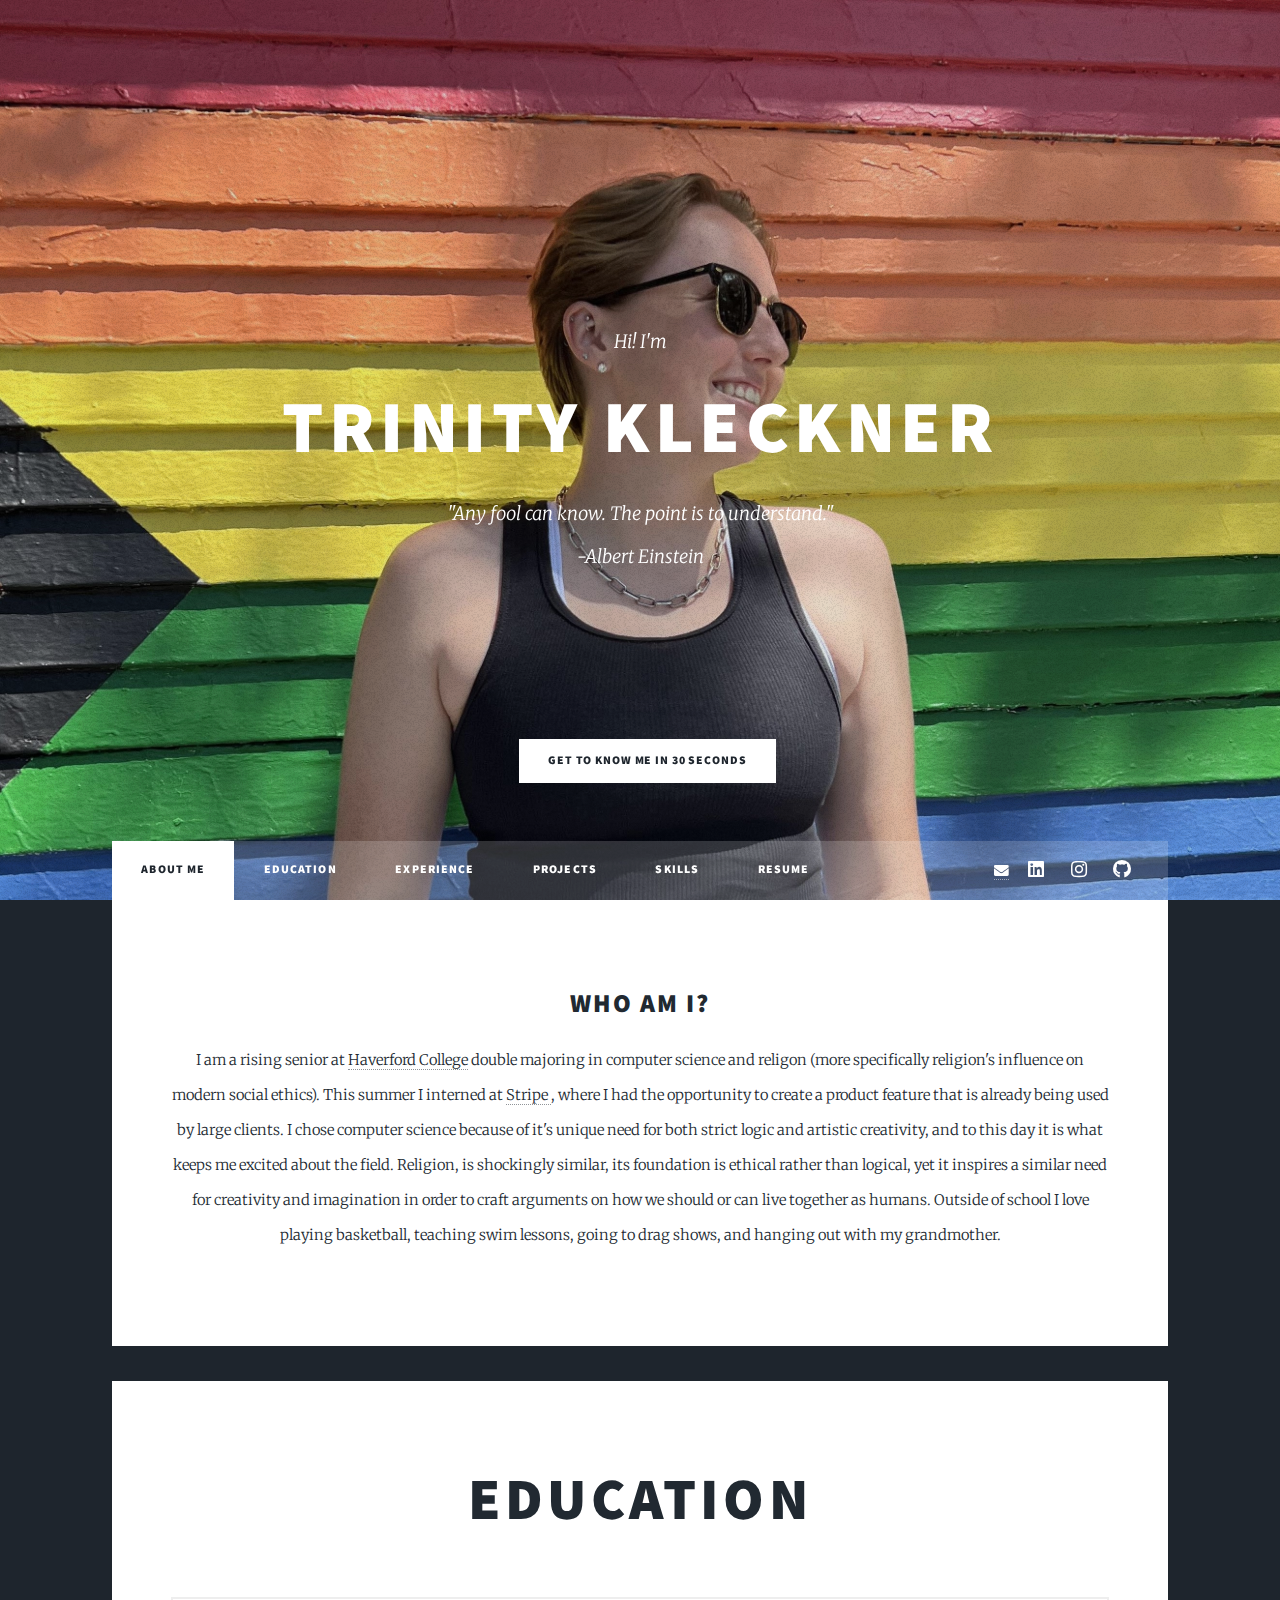
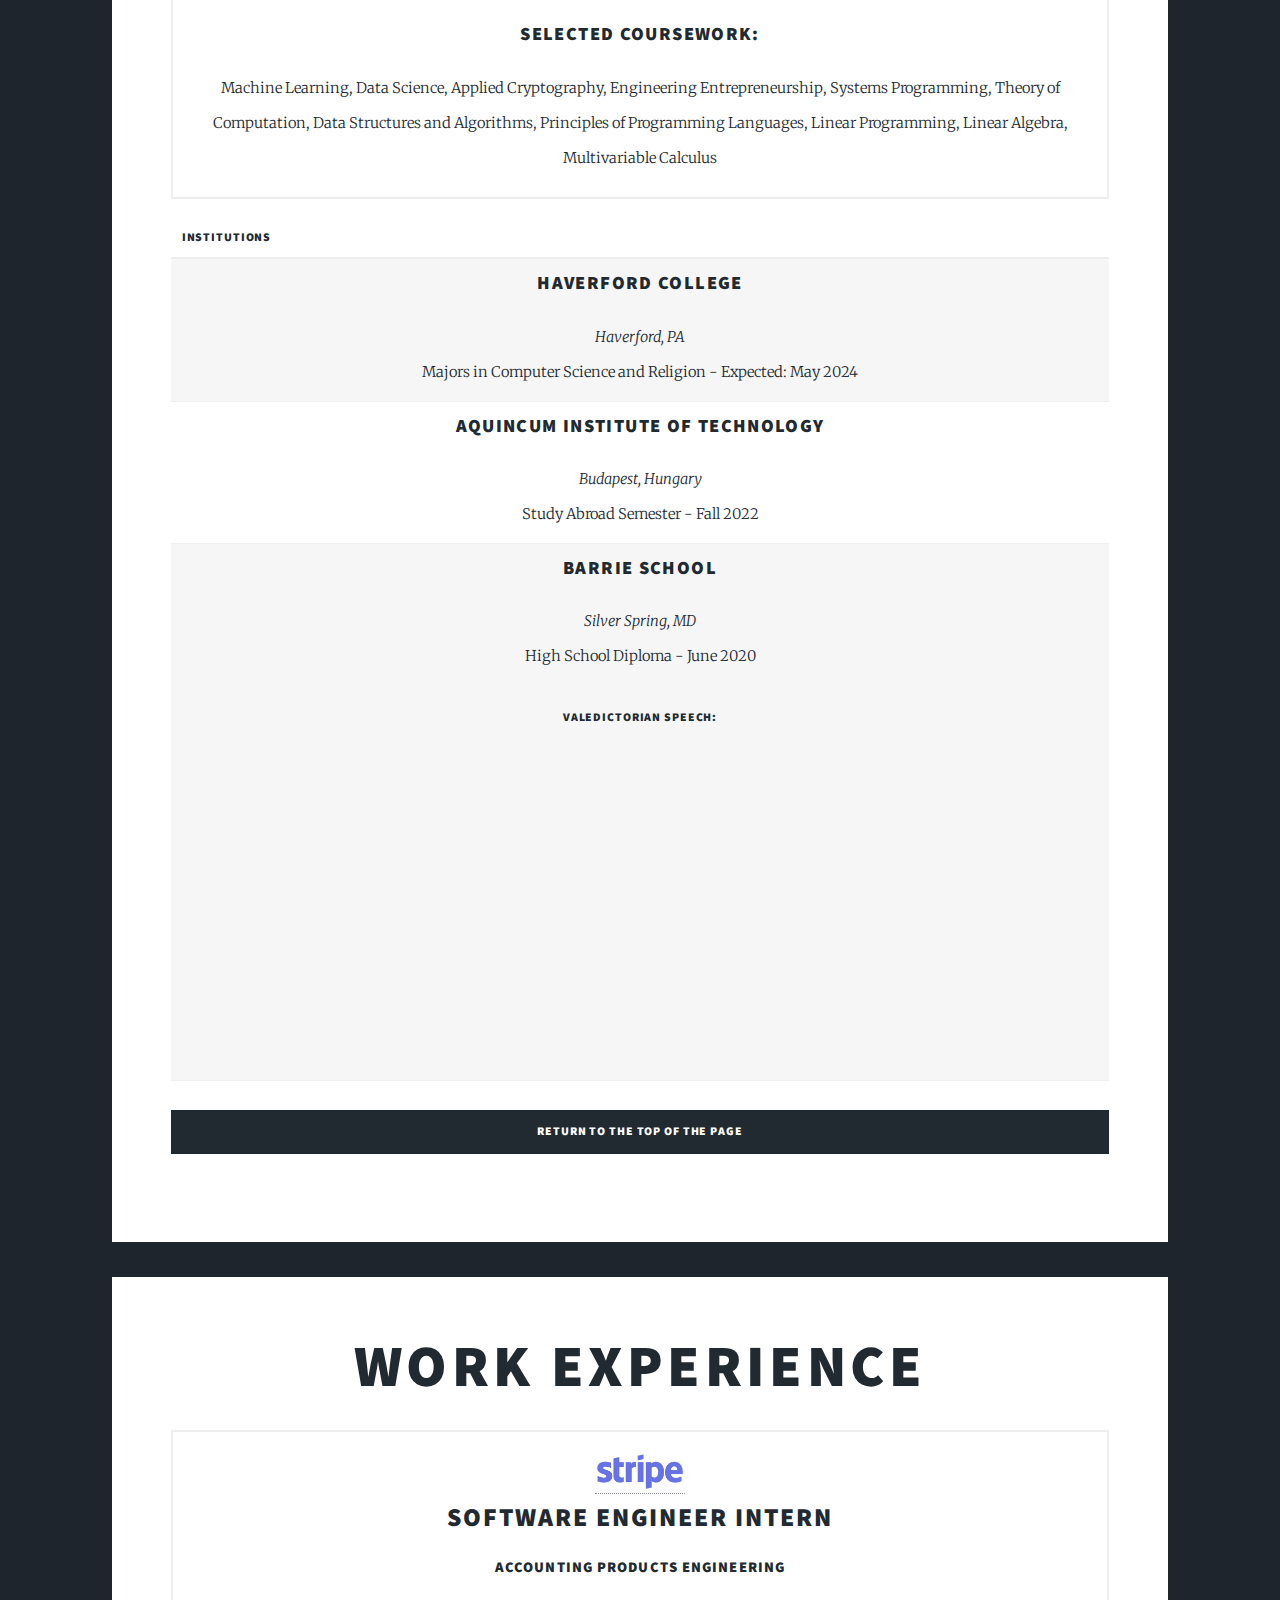
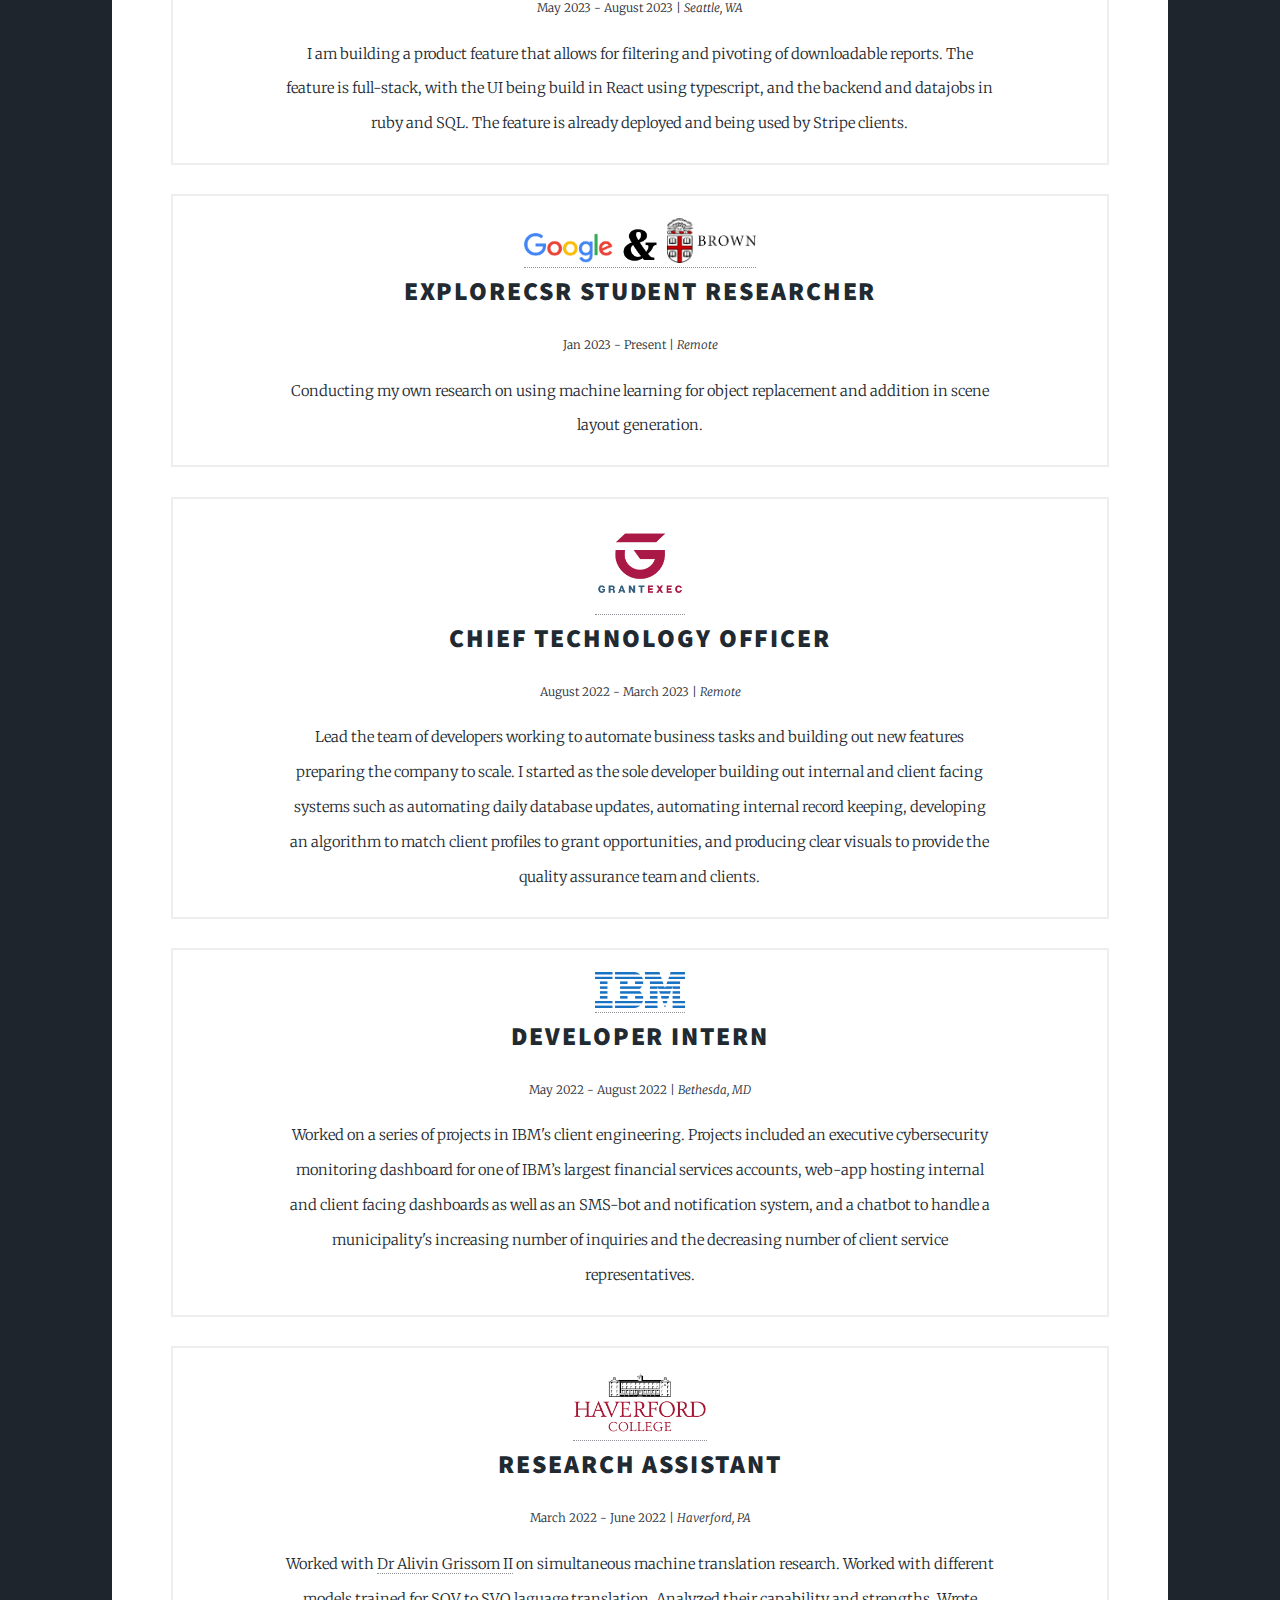
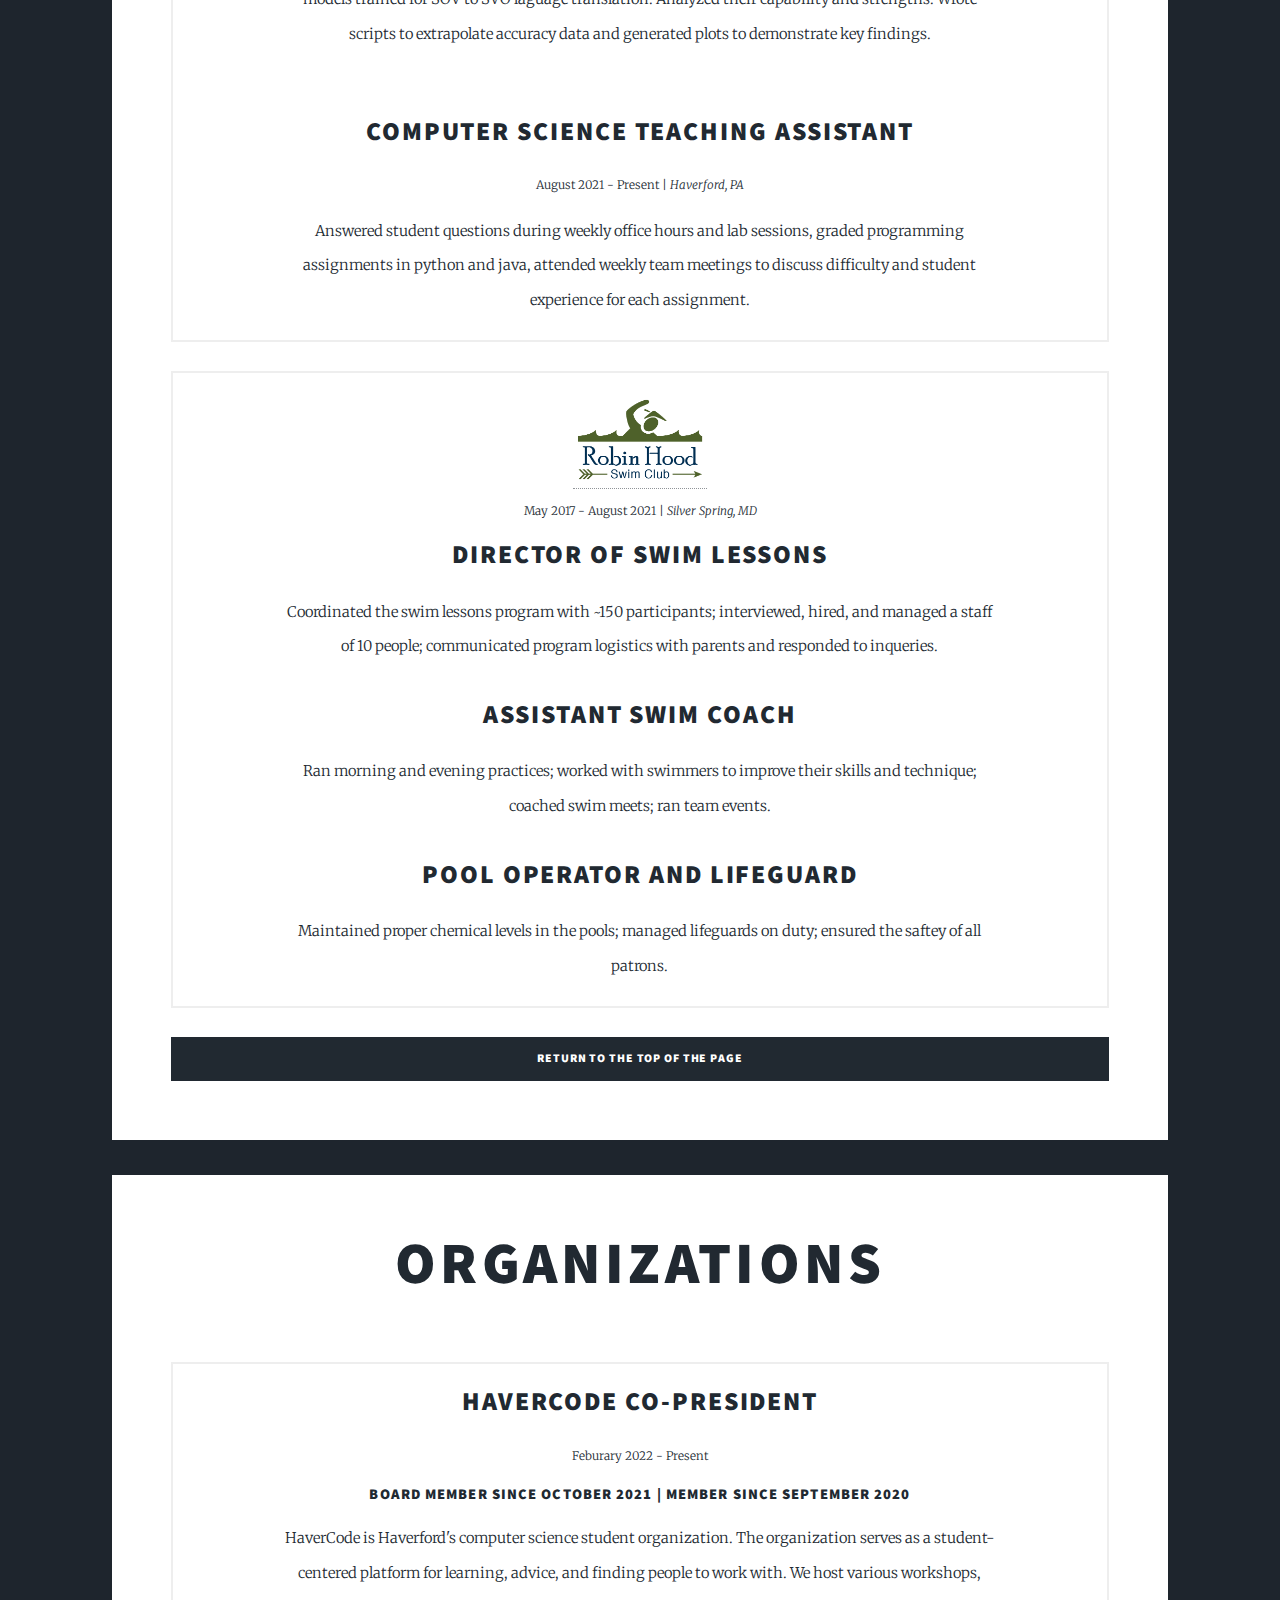
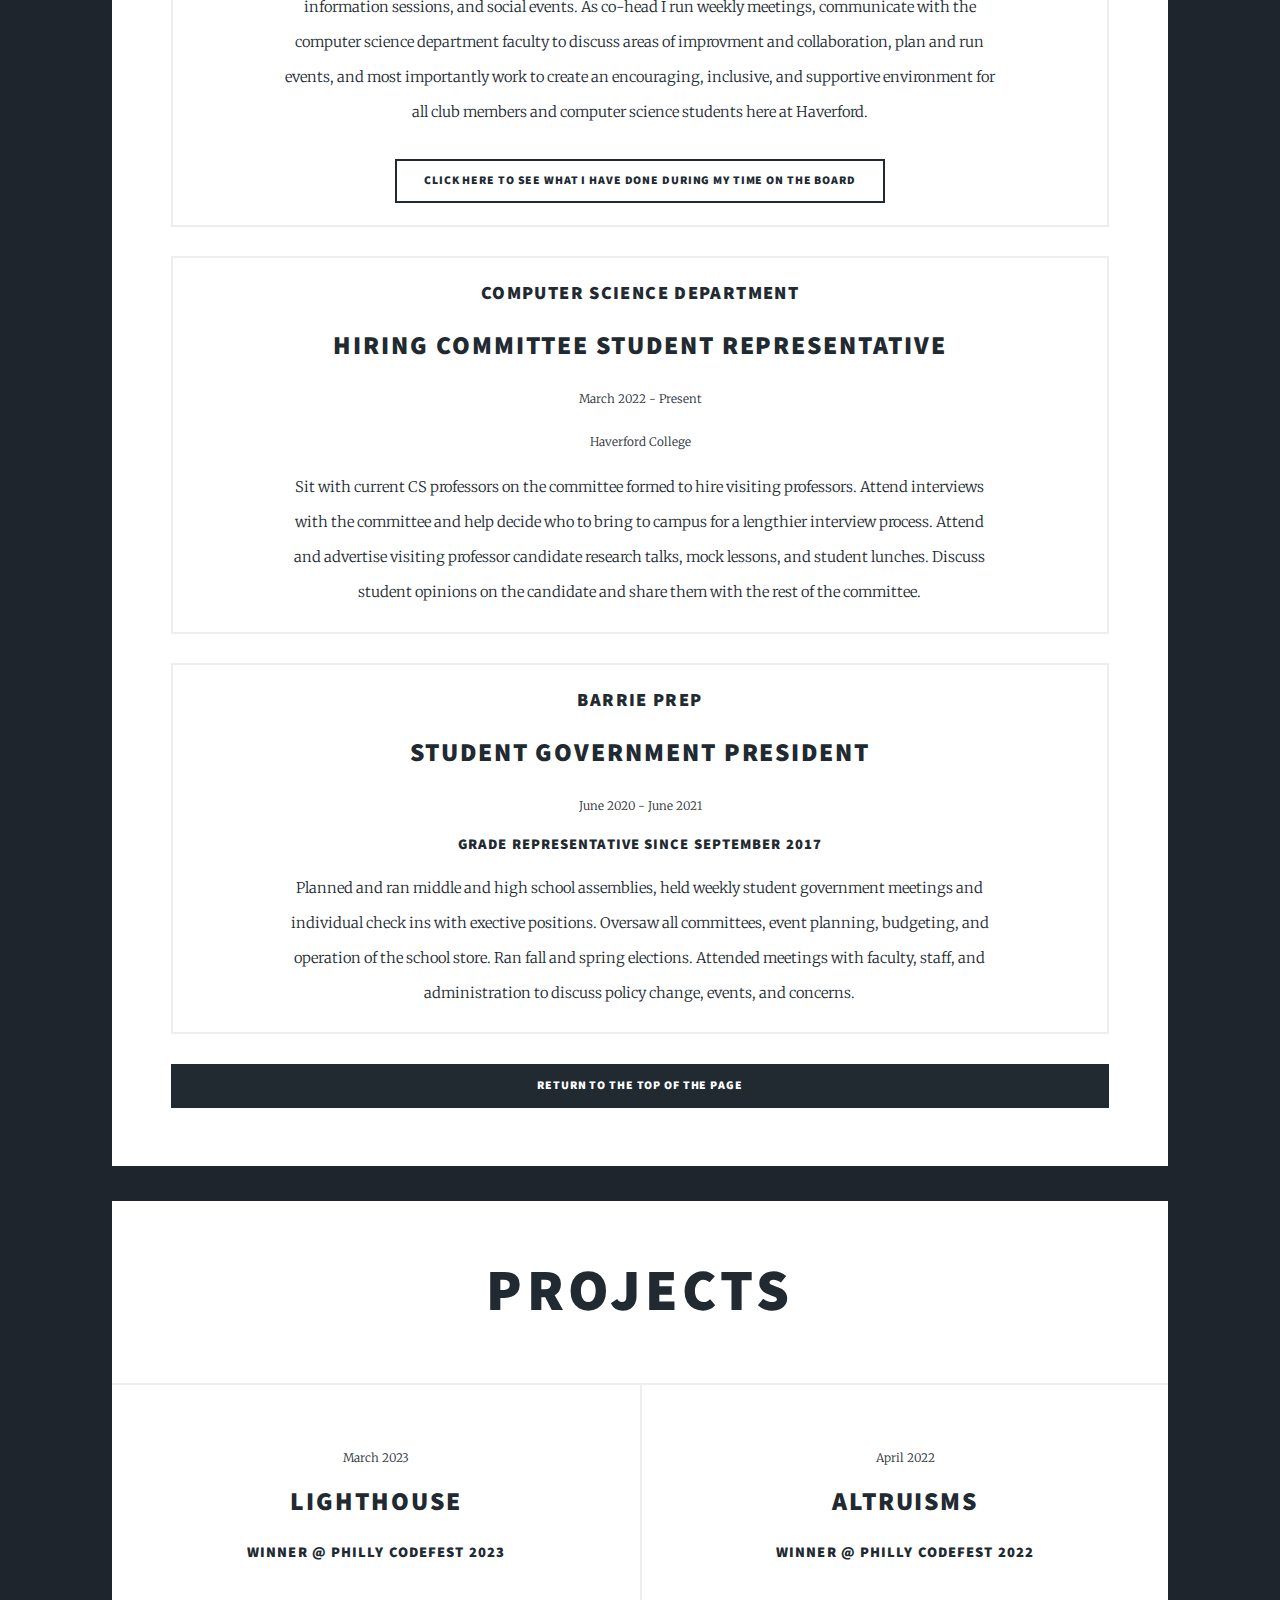
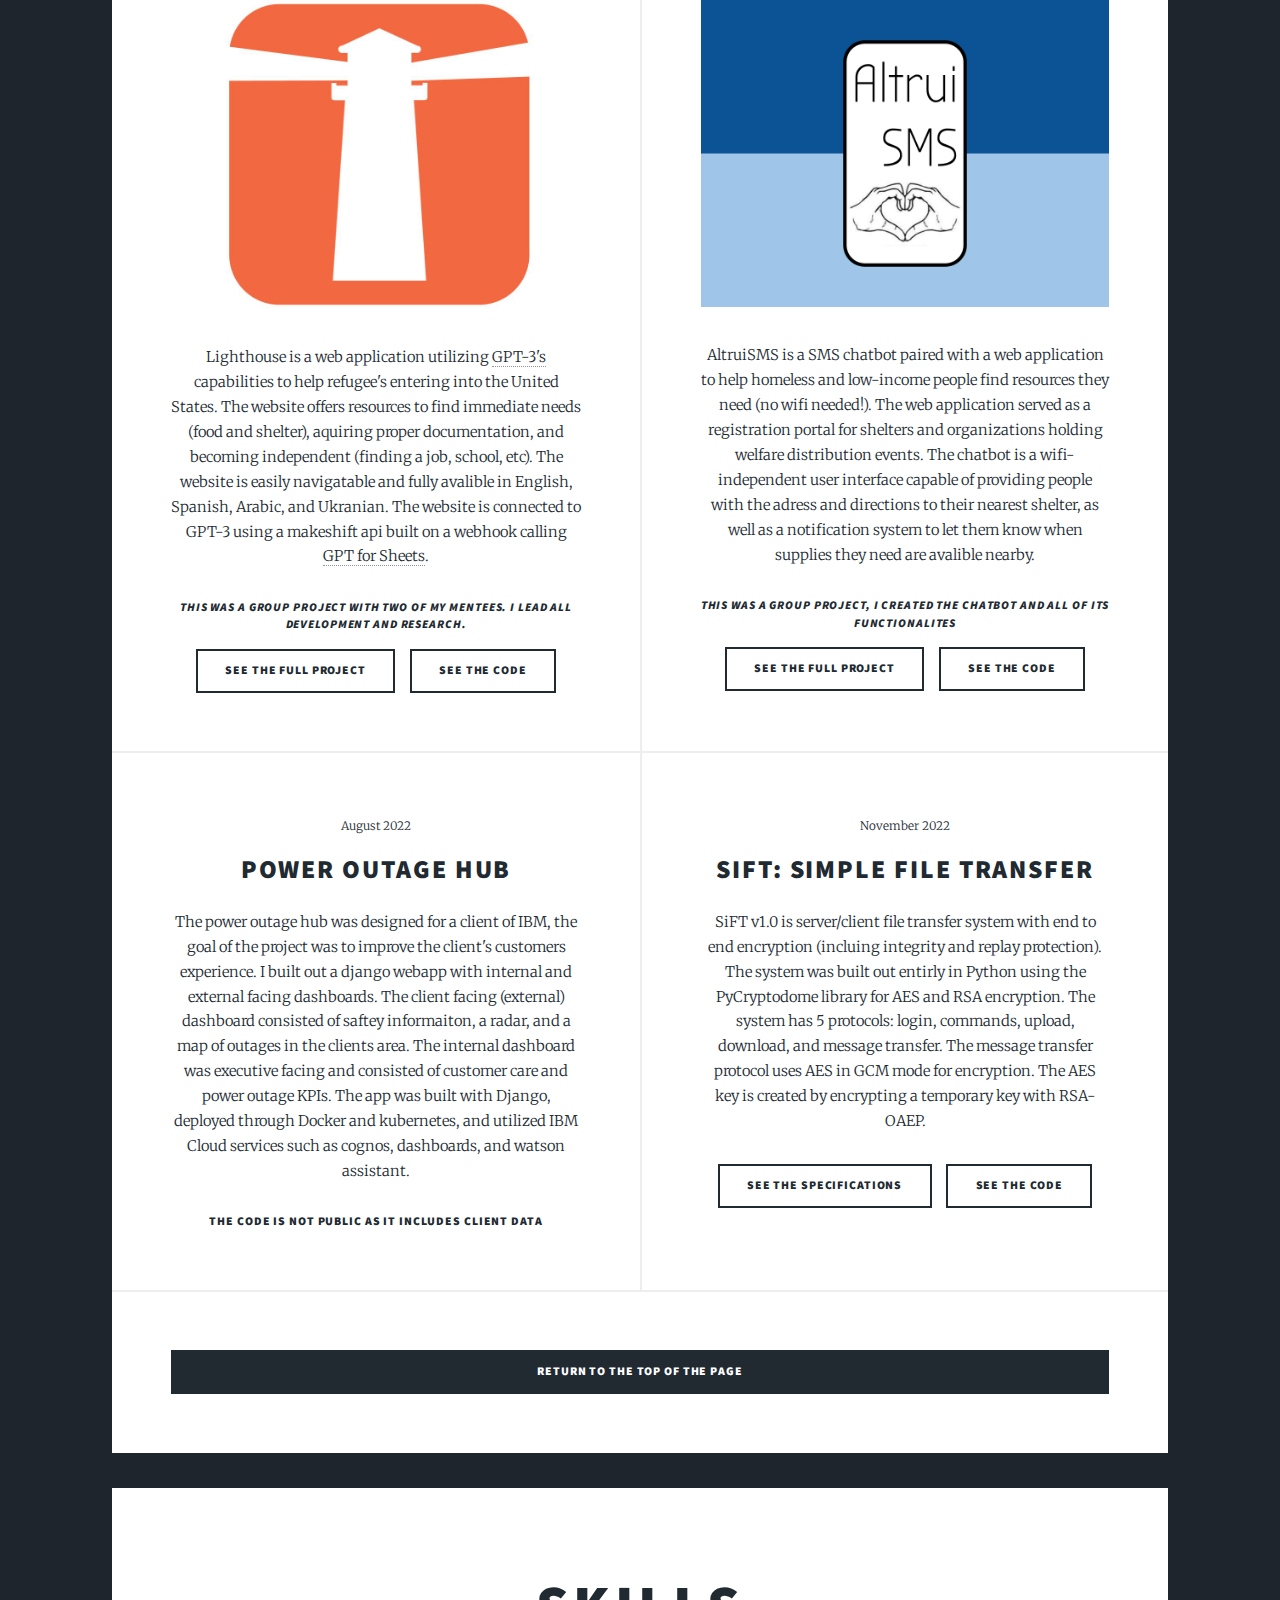
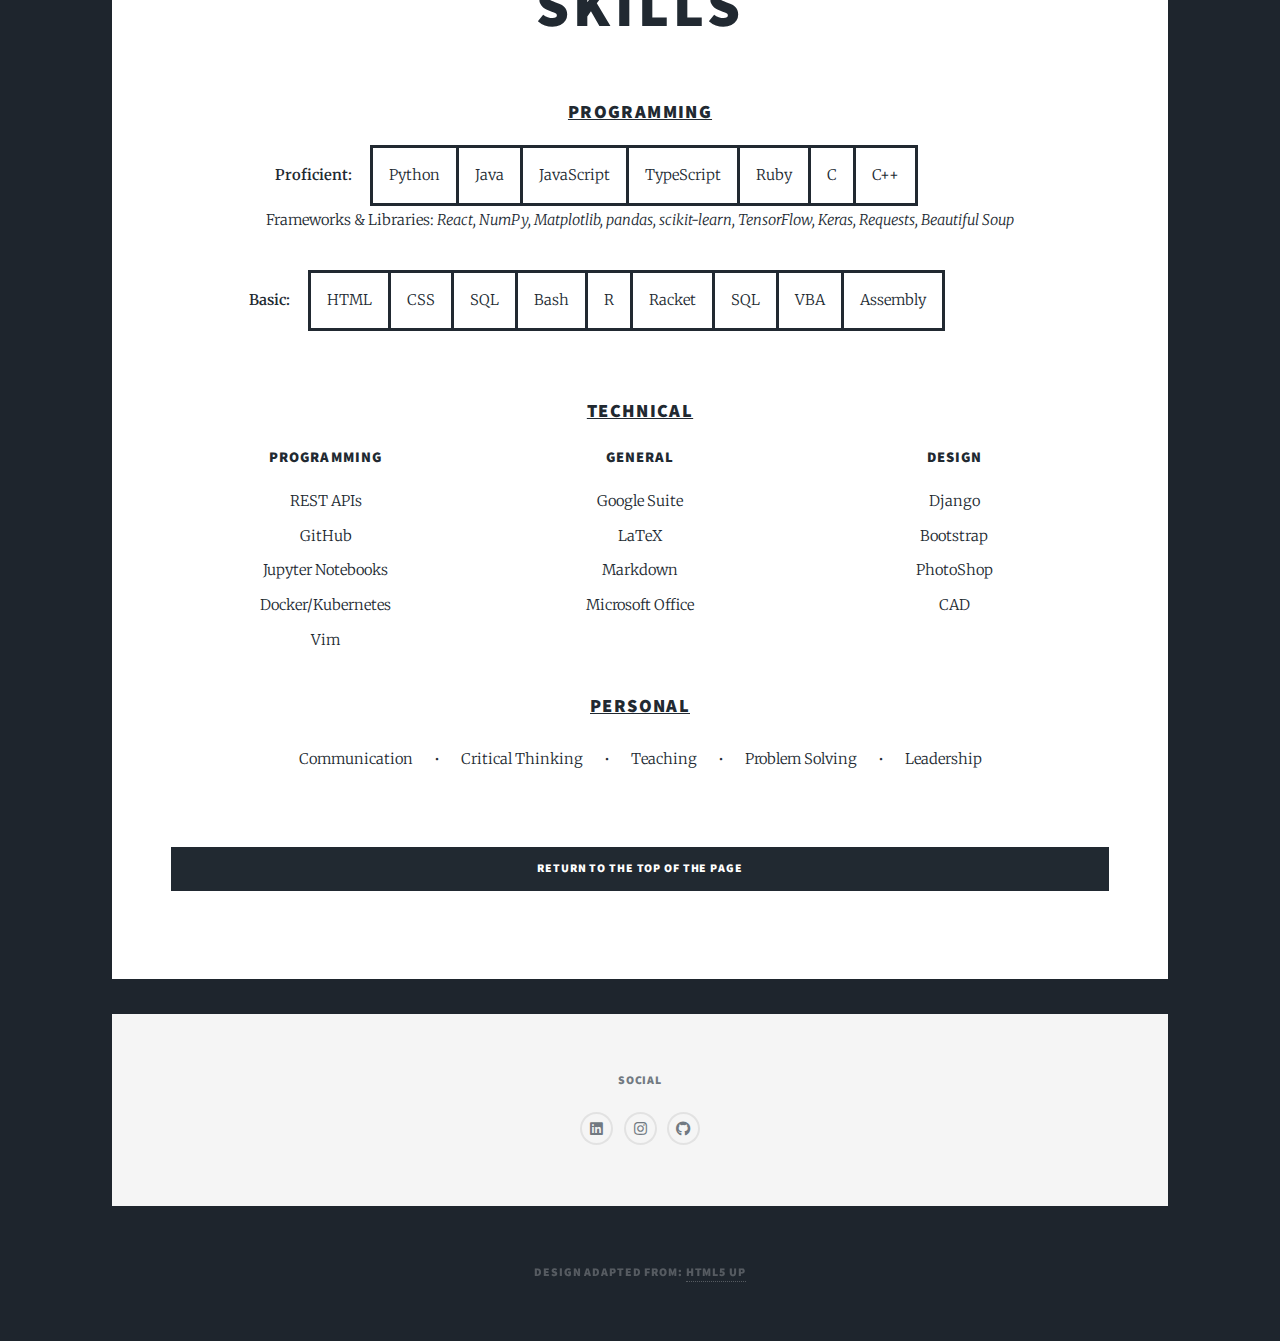
==== commit e456e27f: "Update index.html" ====
--- a/index.html
+++ b/index.html
@@ -389,9 +389,9 @@
 				<!-- Footer -->
 					<footer id="footer">
 							<section>
-								<span> <h2>A quick survey</h2> </span>
+<!-- 								<span> <h2>A quick survey</h2> </span>
 								<div data-tf-widget="NhfDKcvh" data-tf-opacity="100" data-tf-hide-headers data-tf-iframe-props="title=Feedback Form" data-tf-transitive-search-params data-tf-medium="snippet" style="width:100%;height:500px;"></div><script src="//embed.typeform.com/next/embed.js"></script>
-								<br/>
+								<br/> -->
 								<span> <h3>Social</h3> </span>
 								<ul class="icons alt">
 									<li><a href="https://www.linkedin.com/in/trinity-kleckner/" class="icon brands alt fa-linkedin"><span class="label">Twitter</span></a></li>
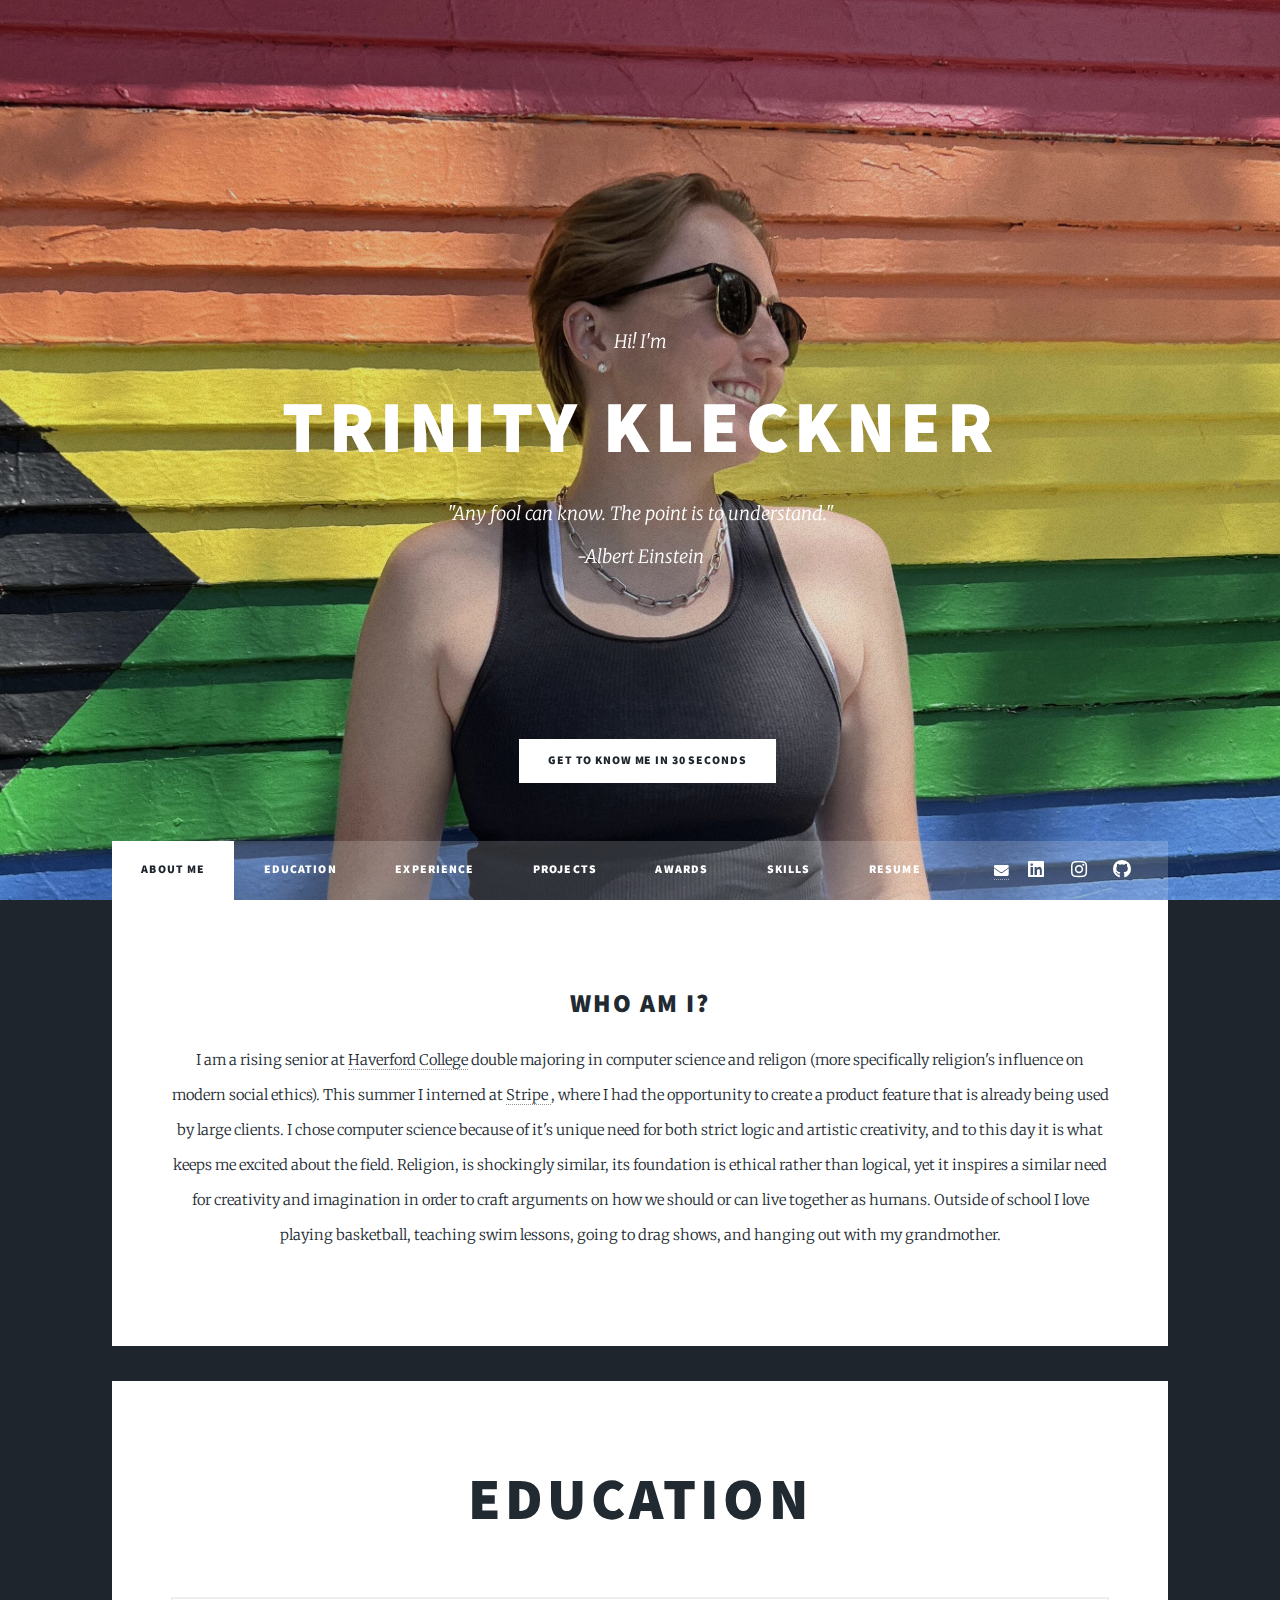
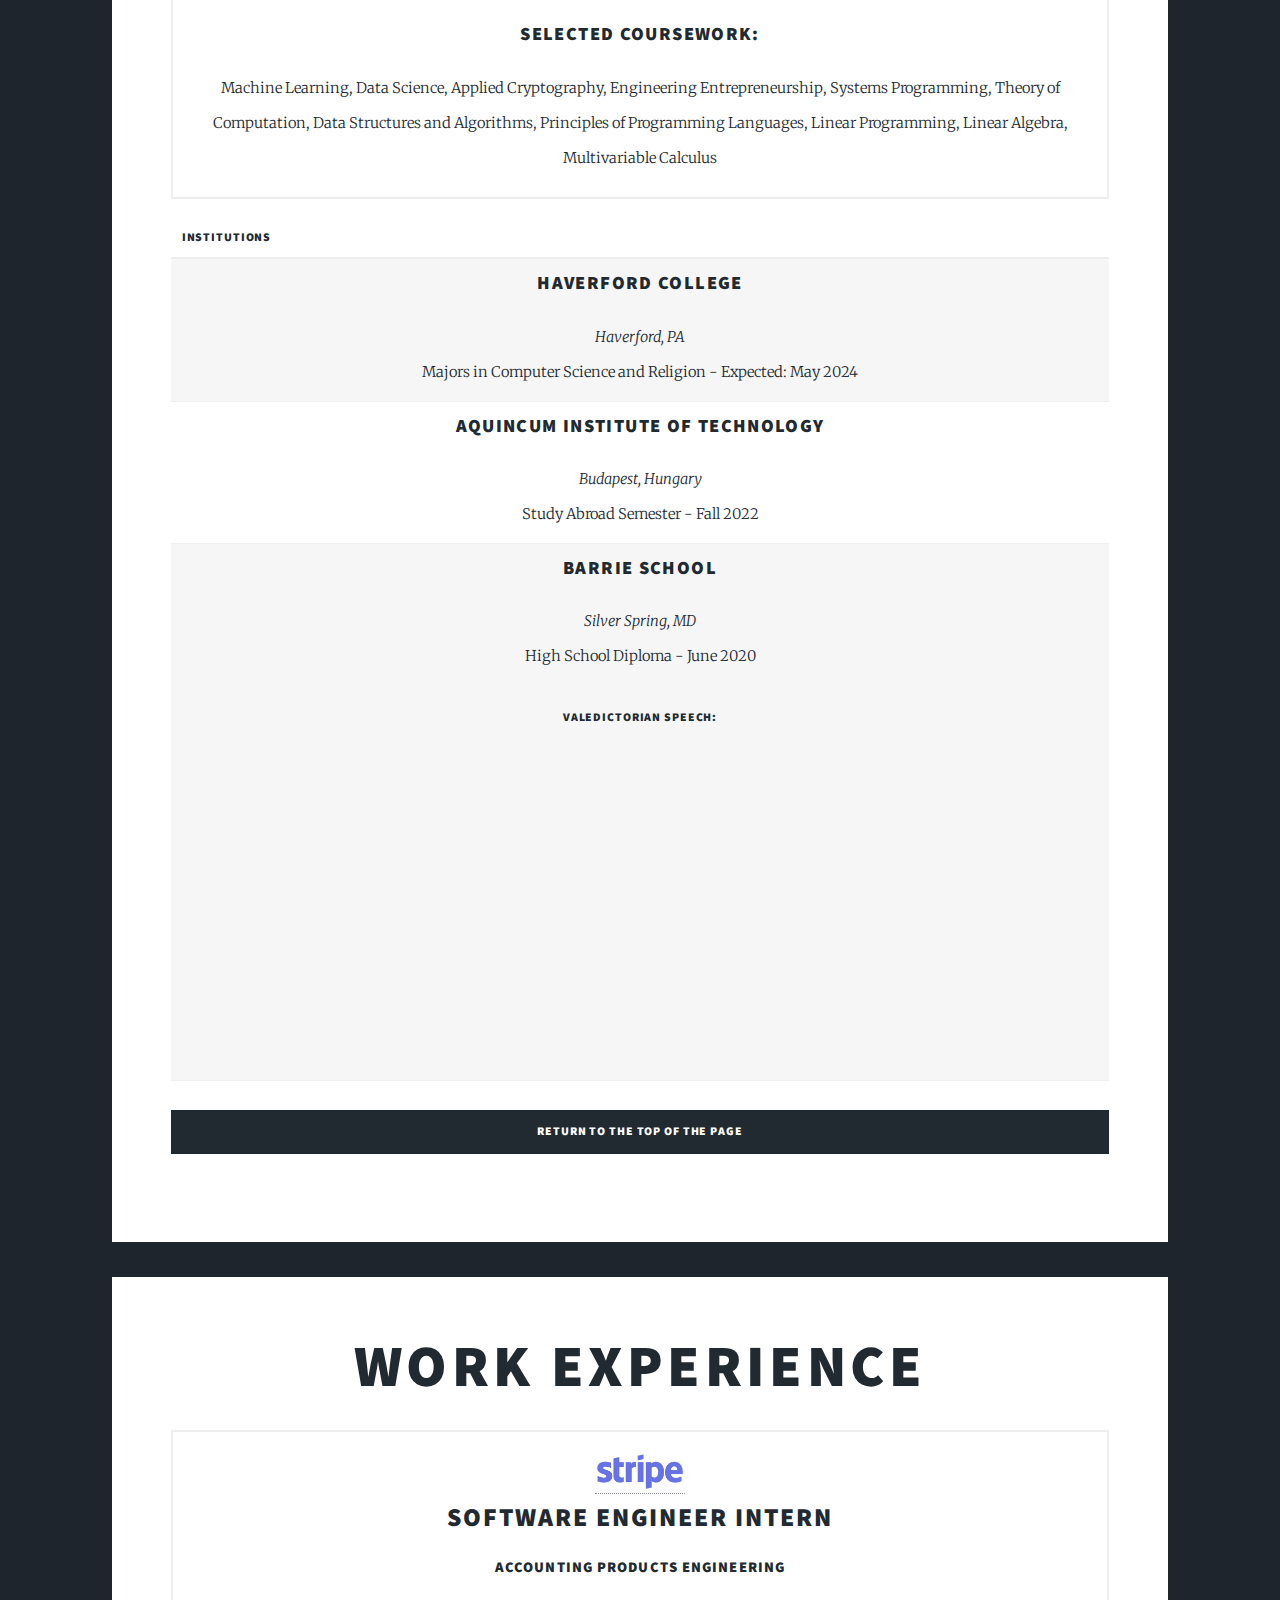
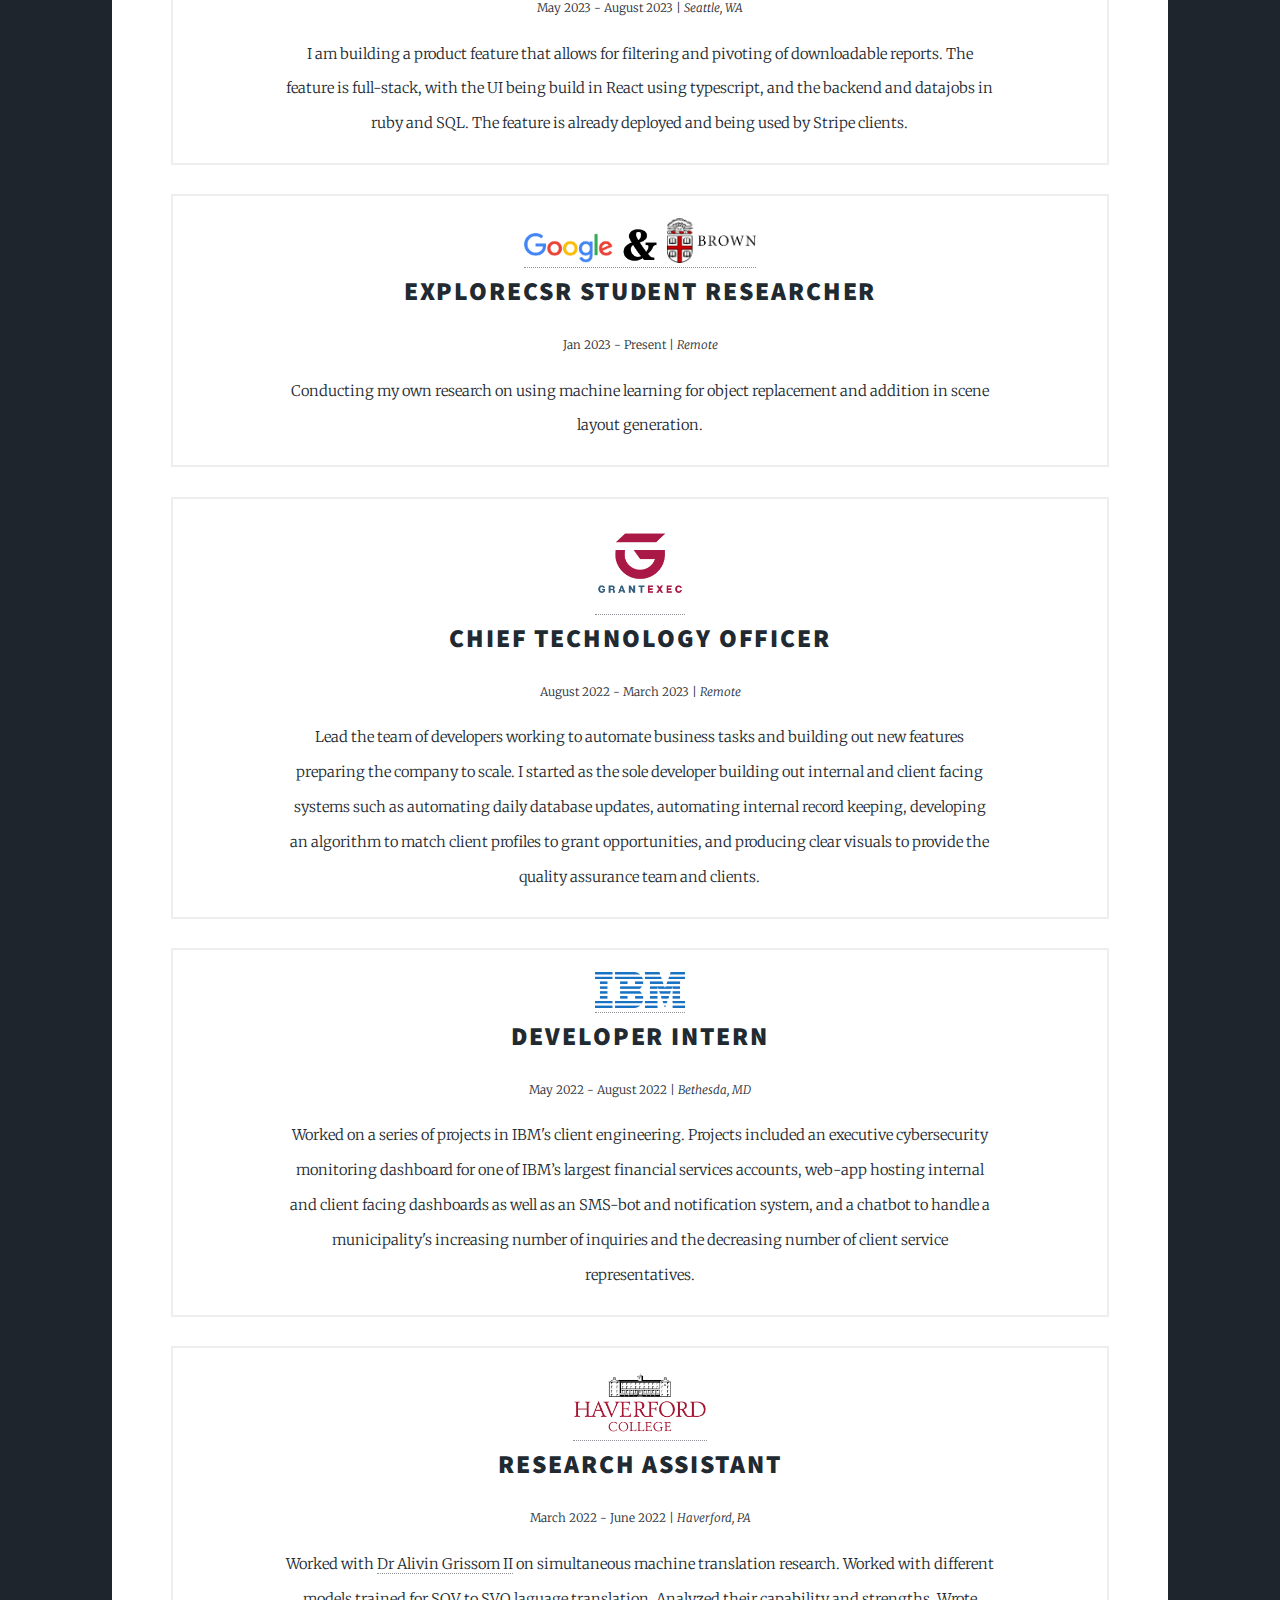
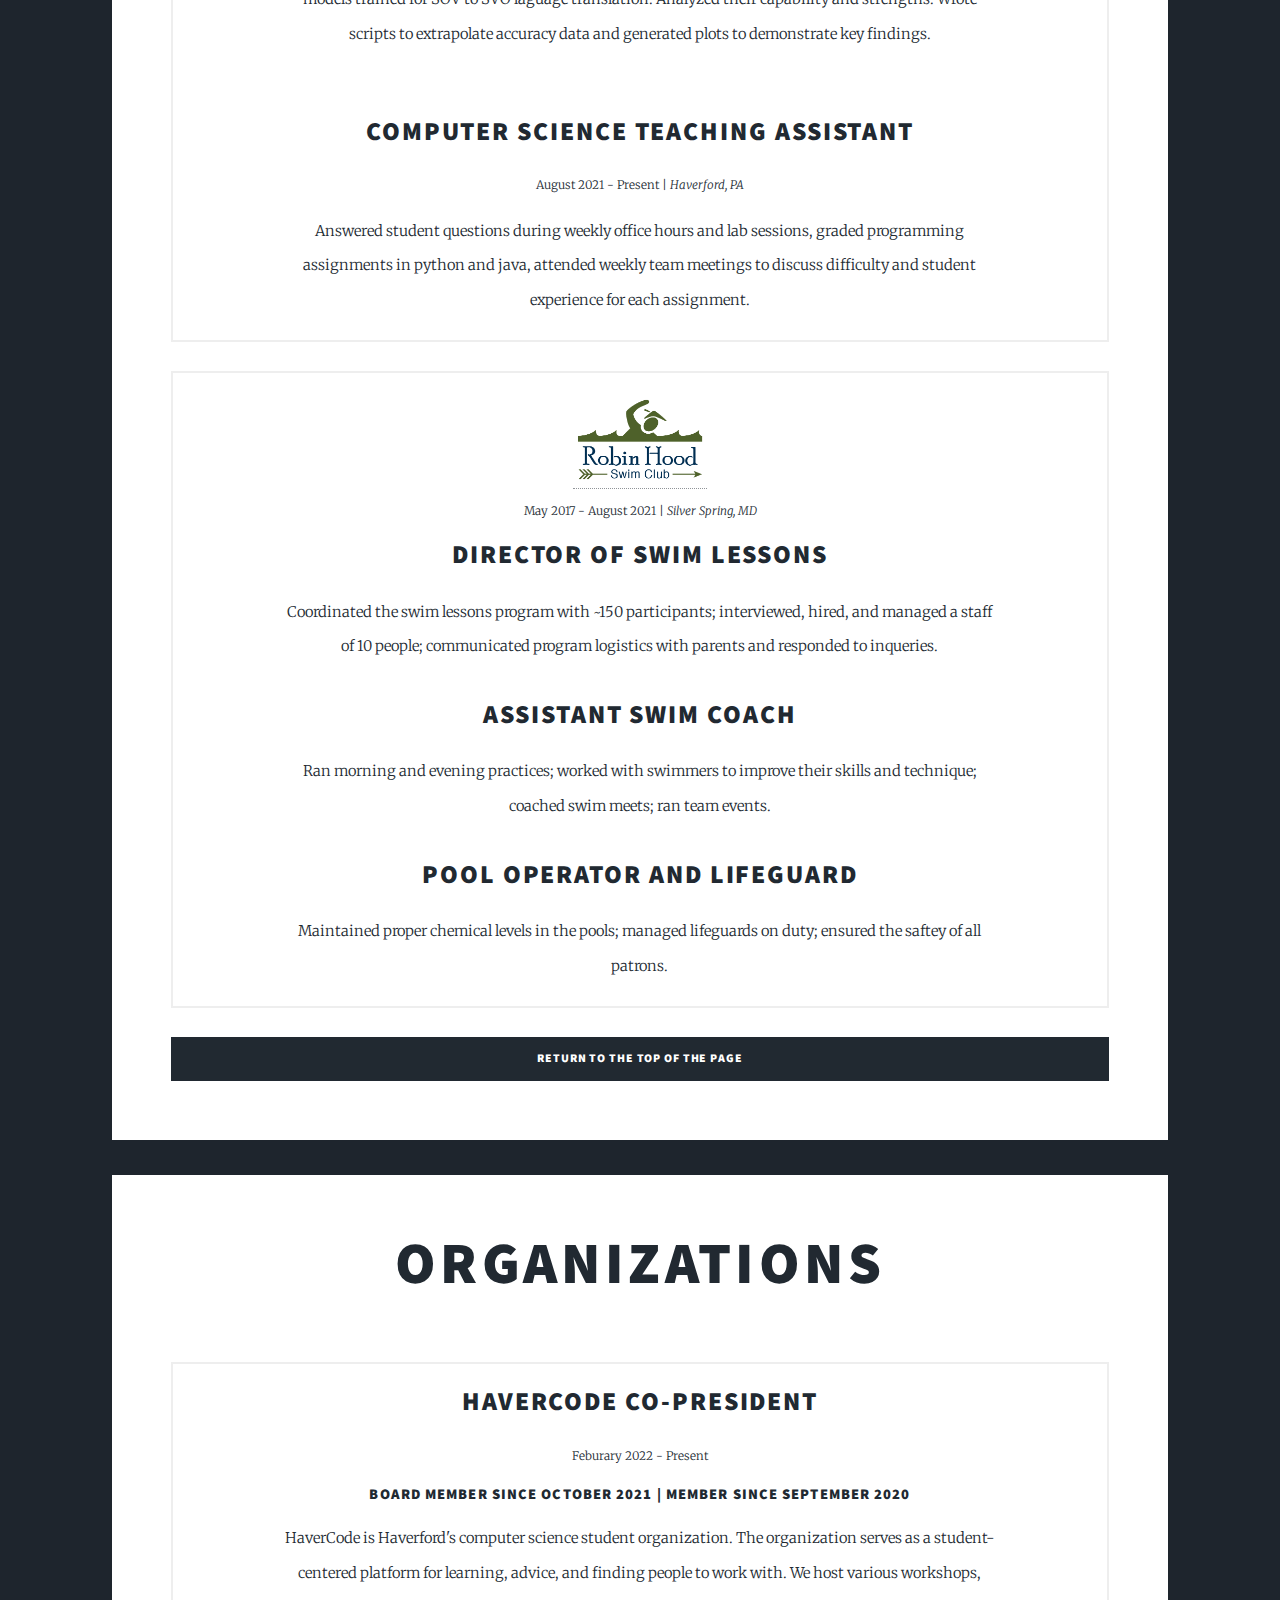
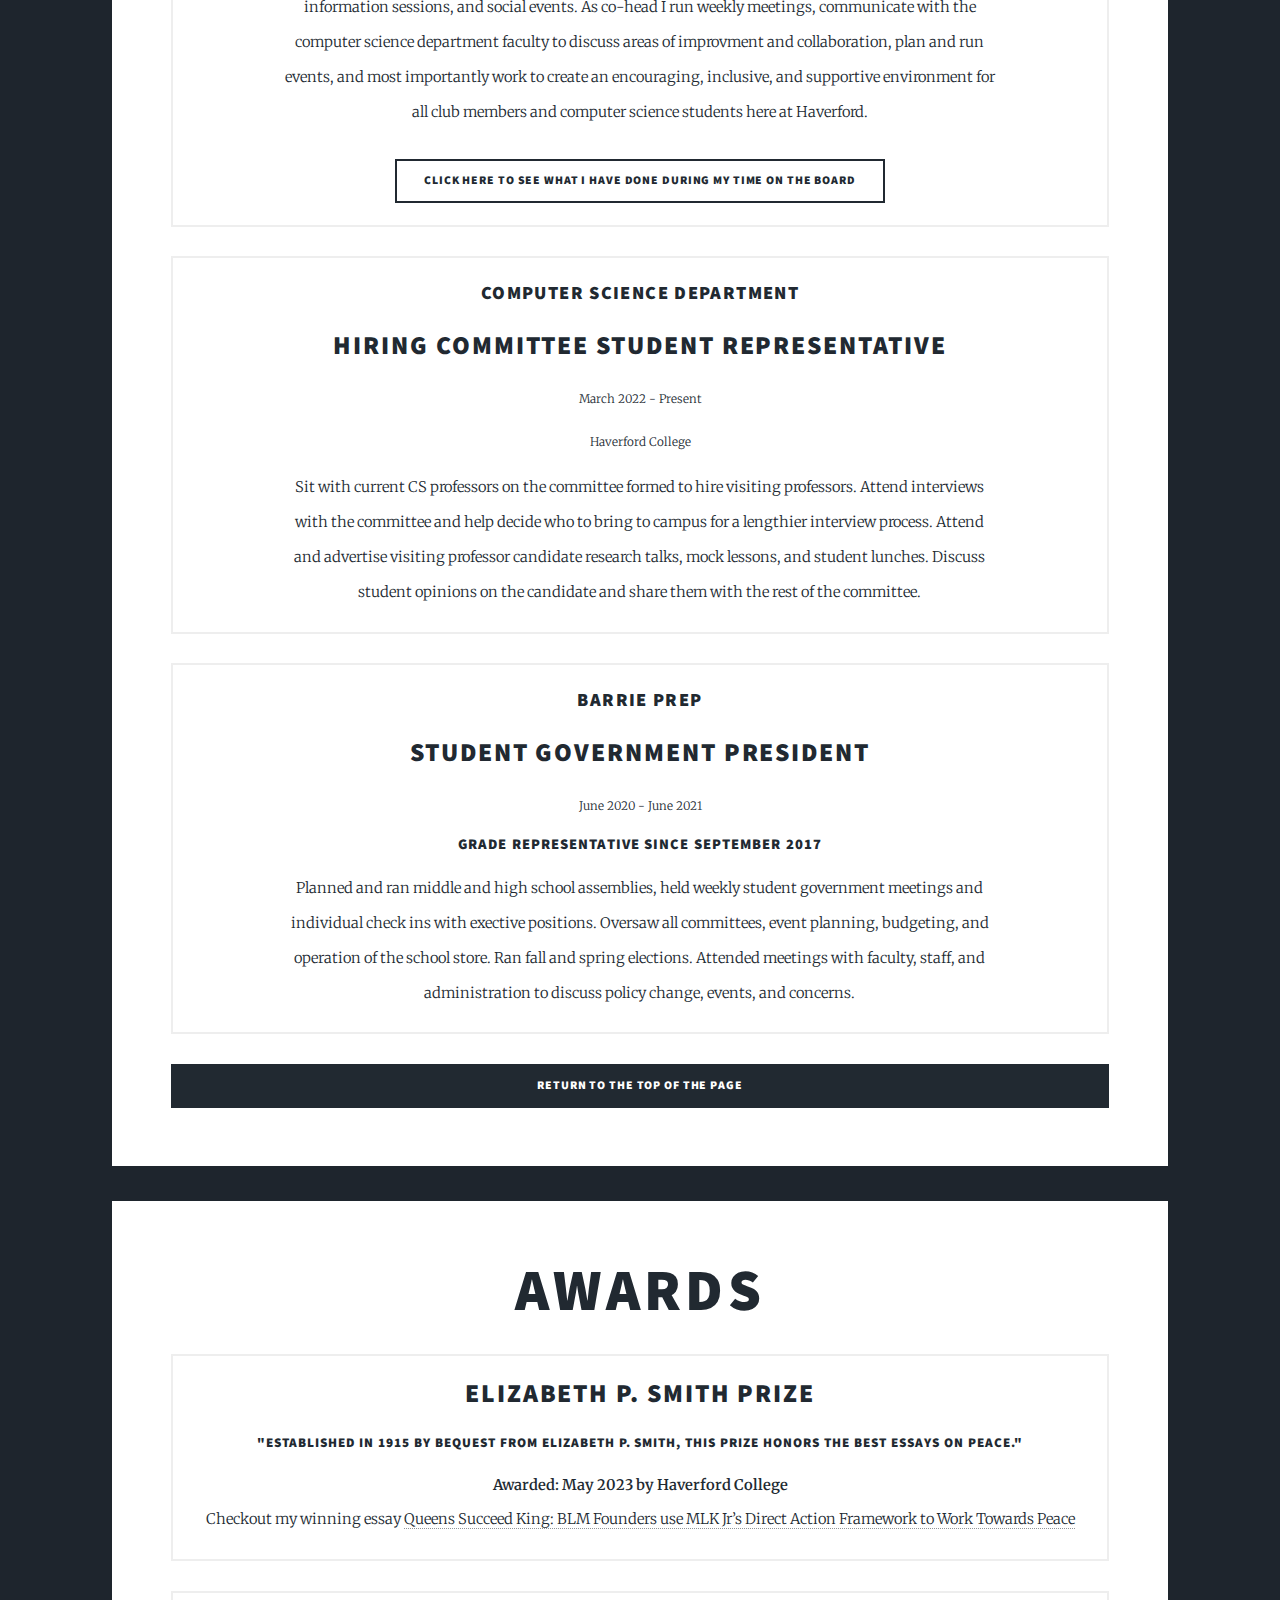
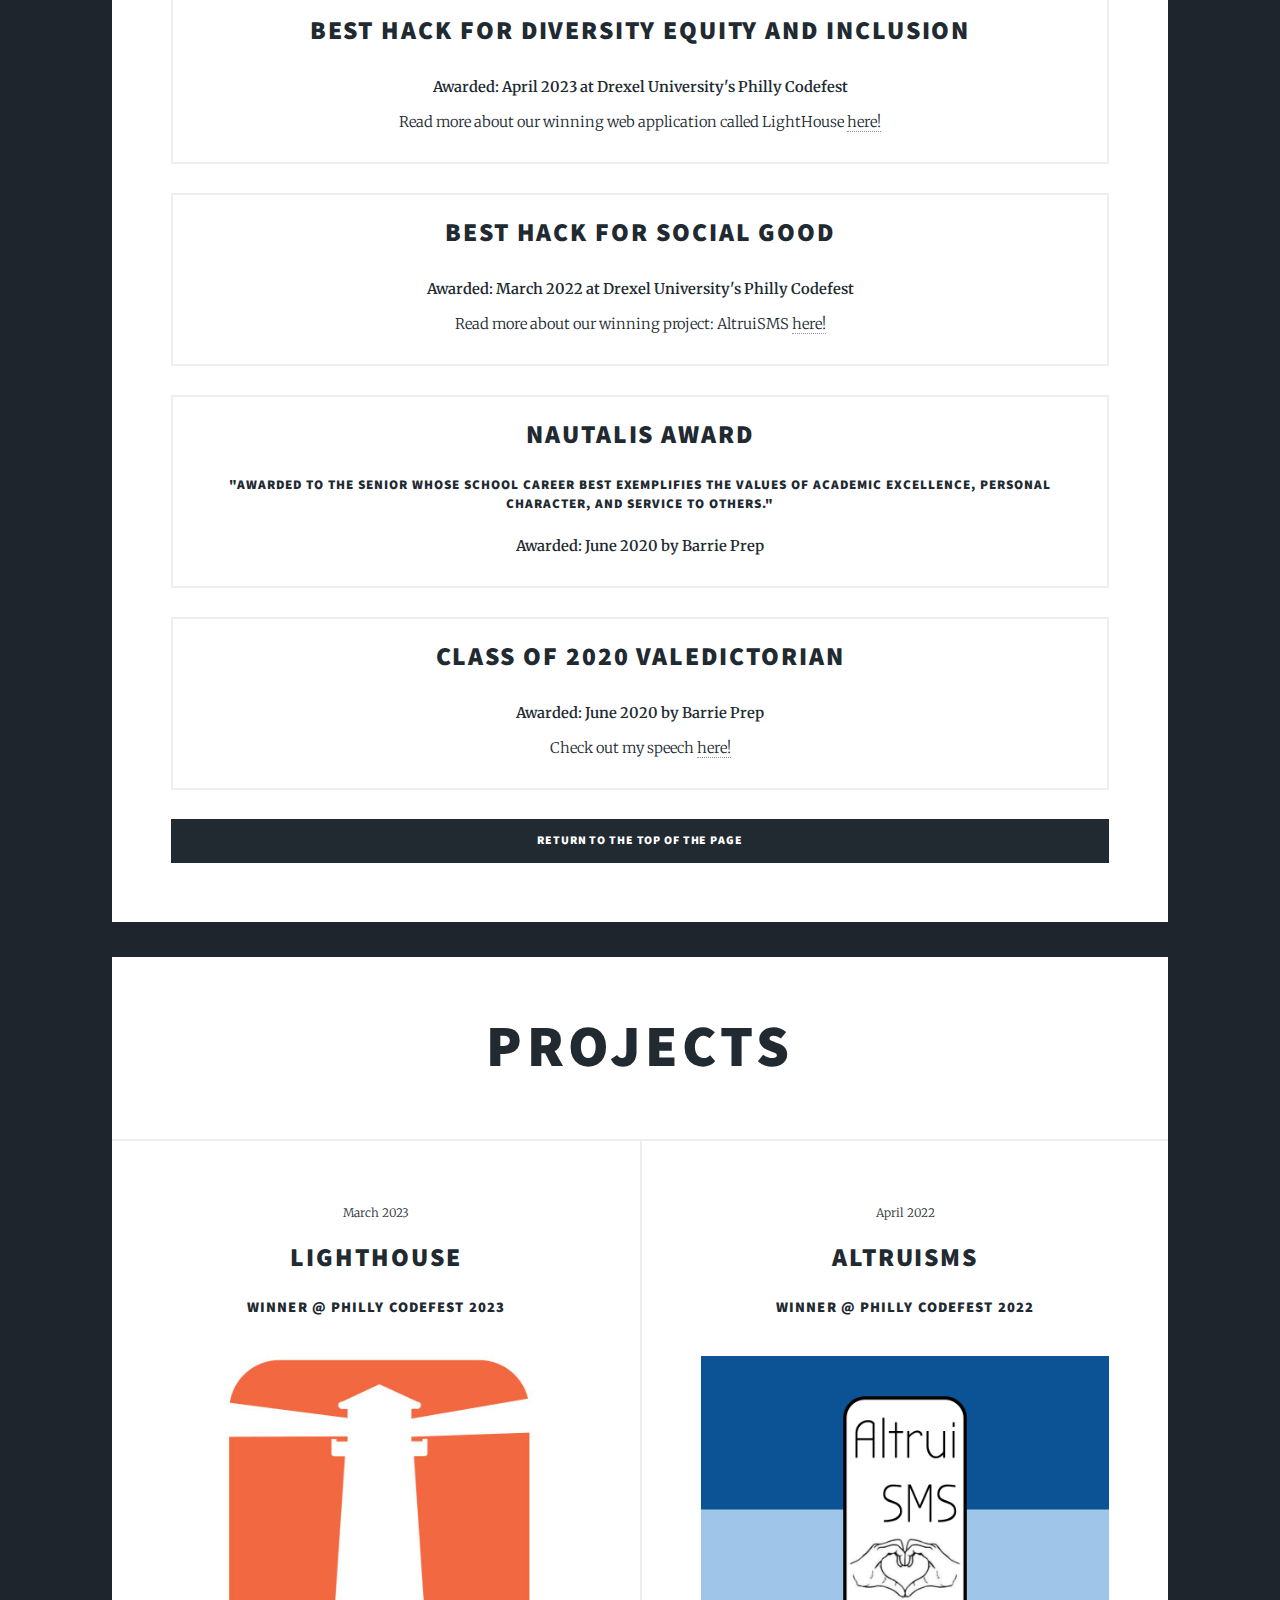
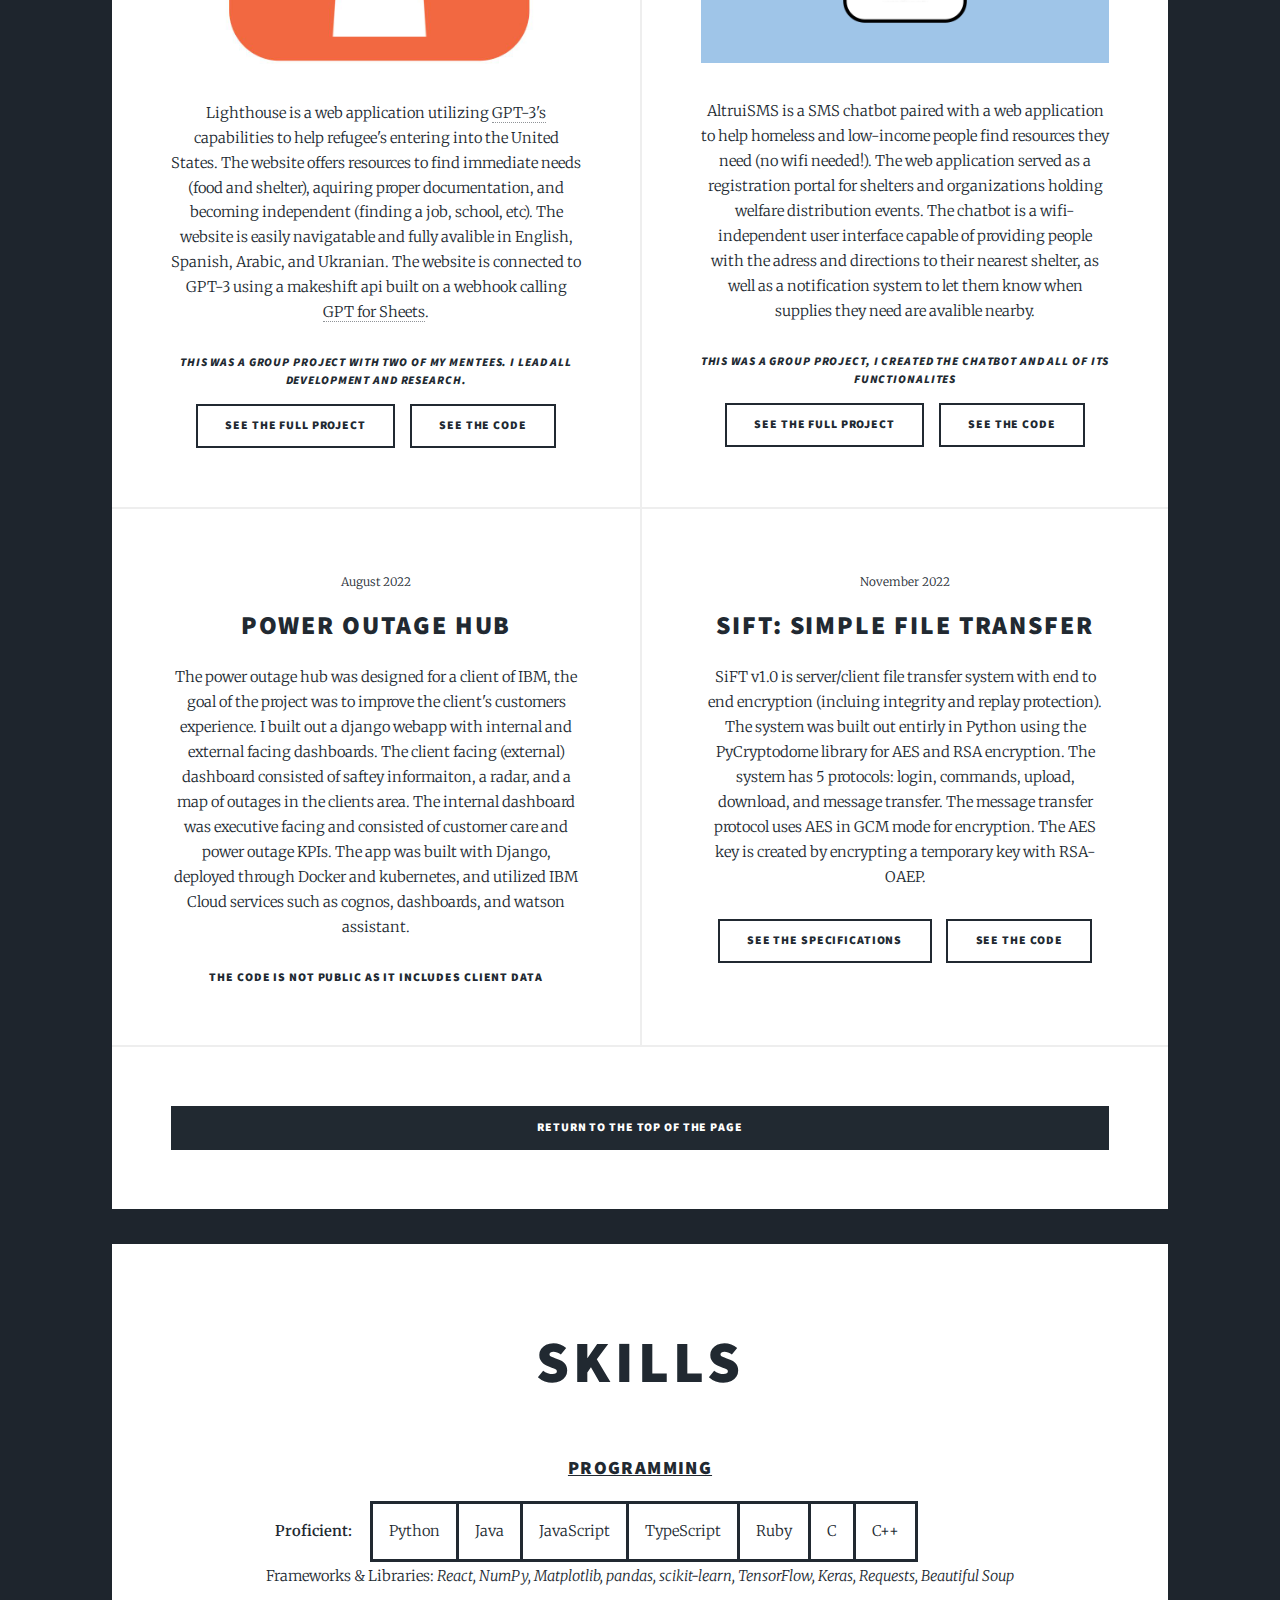
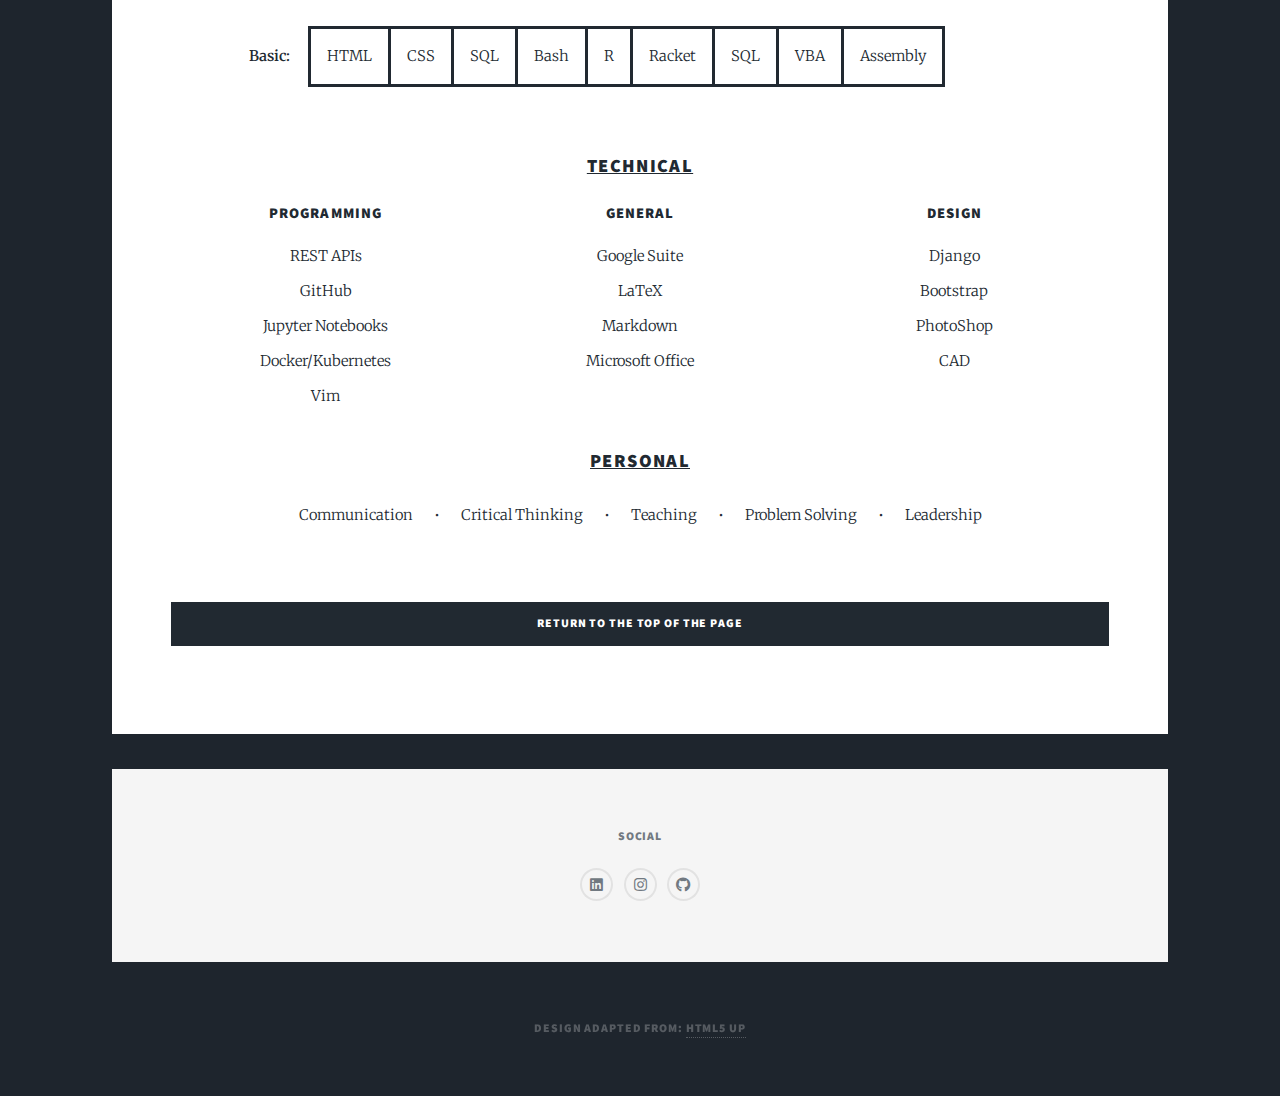
==== commit 01bd9988: "updated" ====
--- a/index.html
+++ b/index.html
@@ -37,6 +37,7 @@
 							<li><a href="#education">Education</a></li>
 							<li><a href="#experience">Experience</a></li>
 							<li><a href="#projects">Projects</a></li>
+							<li><a href="#awards">Awards</a></li>
 							<li><a href="#skills">Skills</a></li>
 							<!-- <li><a href="generic.html">Generic Page</a></li> -->
 							<li><a href="resume.html">Resume</a></li>
@@ -255,6 +256,51 @@
 						</div>
 						<br>
 						<div id="main">
+							<section id="awards">
+								<h1> Awards </h1>
+								<div class="box">
+									<h2> Elizabeth P. Smith Prize </h2>
+									<h5> "Established in 1915 by bequest from Elizabeth P. Smith, this prize honors the best essays on peace." </h5>
+									<b> <span class="date"> Awarded: May 2023 by Haverford College</span> </b> <br/>
+									<span> Checkout my winning essay <a href="https://docs.google.com/document/d/1NQ9EVHpbBqFoj08fCP-MSZd1XoEWleNek1MnhN62cDQ/edit?usp=sharing"> Queens Succeed King: BLM Founders use MLK Jr’s Direct Action Framework to Work Towards Peace </a>
+									<br>
+								</div>
+								<div class="box">
+									<h2> Best Hack for Diversity Equity and Inclusion </h2>
+									<b> <span class="date"> Awarded: April 2023 at Drexel University's Philly Codefest </span> </b> <br/>
+									<span> Read more about our winning web application called LightHouse <a href="#projects">here! </a>
+									<br>
+								</div>
+								<div class="box">
+									<h2> Best Hack for Social Good </h2>
+									<b> <span class="date"> Awarded: March 2022 at Drexel University's Philly Codefest </span> </b> <br/>
+									<span> Read more about our winning project: AltruiSMS <a href="#projects">here! </a>
+									<br>
+								</div>
+								<div class="box">
+									<h2> Nautalis Award </h2>
+									<h5> "Awarded to the senior whose school career best exemplifies the values of academic excellence, personal character, and service to others." </h5>
+									<b> <span class="date"> Awarded: June 2020 by Barrie Prep </span> </b>
+									<br>
+								</div>
+								<div class="box">
+									<h2> Class of 2020 Valedictorian </h2>
+									<b> <span class="date"> Awarded: June 2020 by Barrie Prep </span> </b> <br/>
+									<span> Check out my speech <a href="https://www.youtube.com/watch?v=BS22hn4aIeg"> here! </a>
+									<br>
+								</div>
+							<section class="posts">
+								<article>
+
+								</article>
+							</section>
+								<ul class="actions fit">
+									<li><a href="index.html" class="button primary fit">Return to the top of the page</a></li>
+								</ul>
+							</section>
+						</div>
+						<br/>
+						<div id="main">
 							<section id="projects">
 								<h1> Projects </h1>
 							</section>
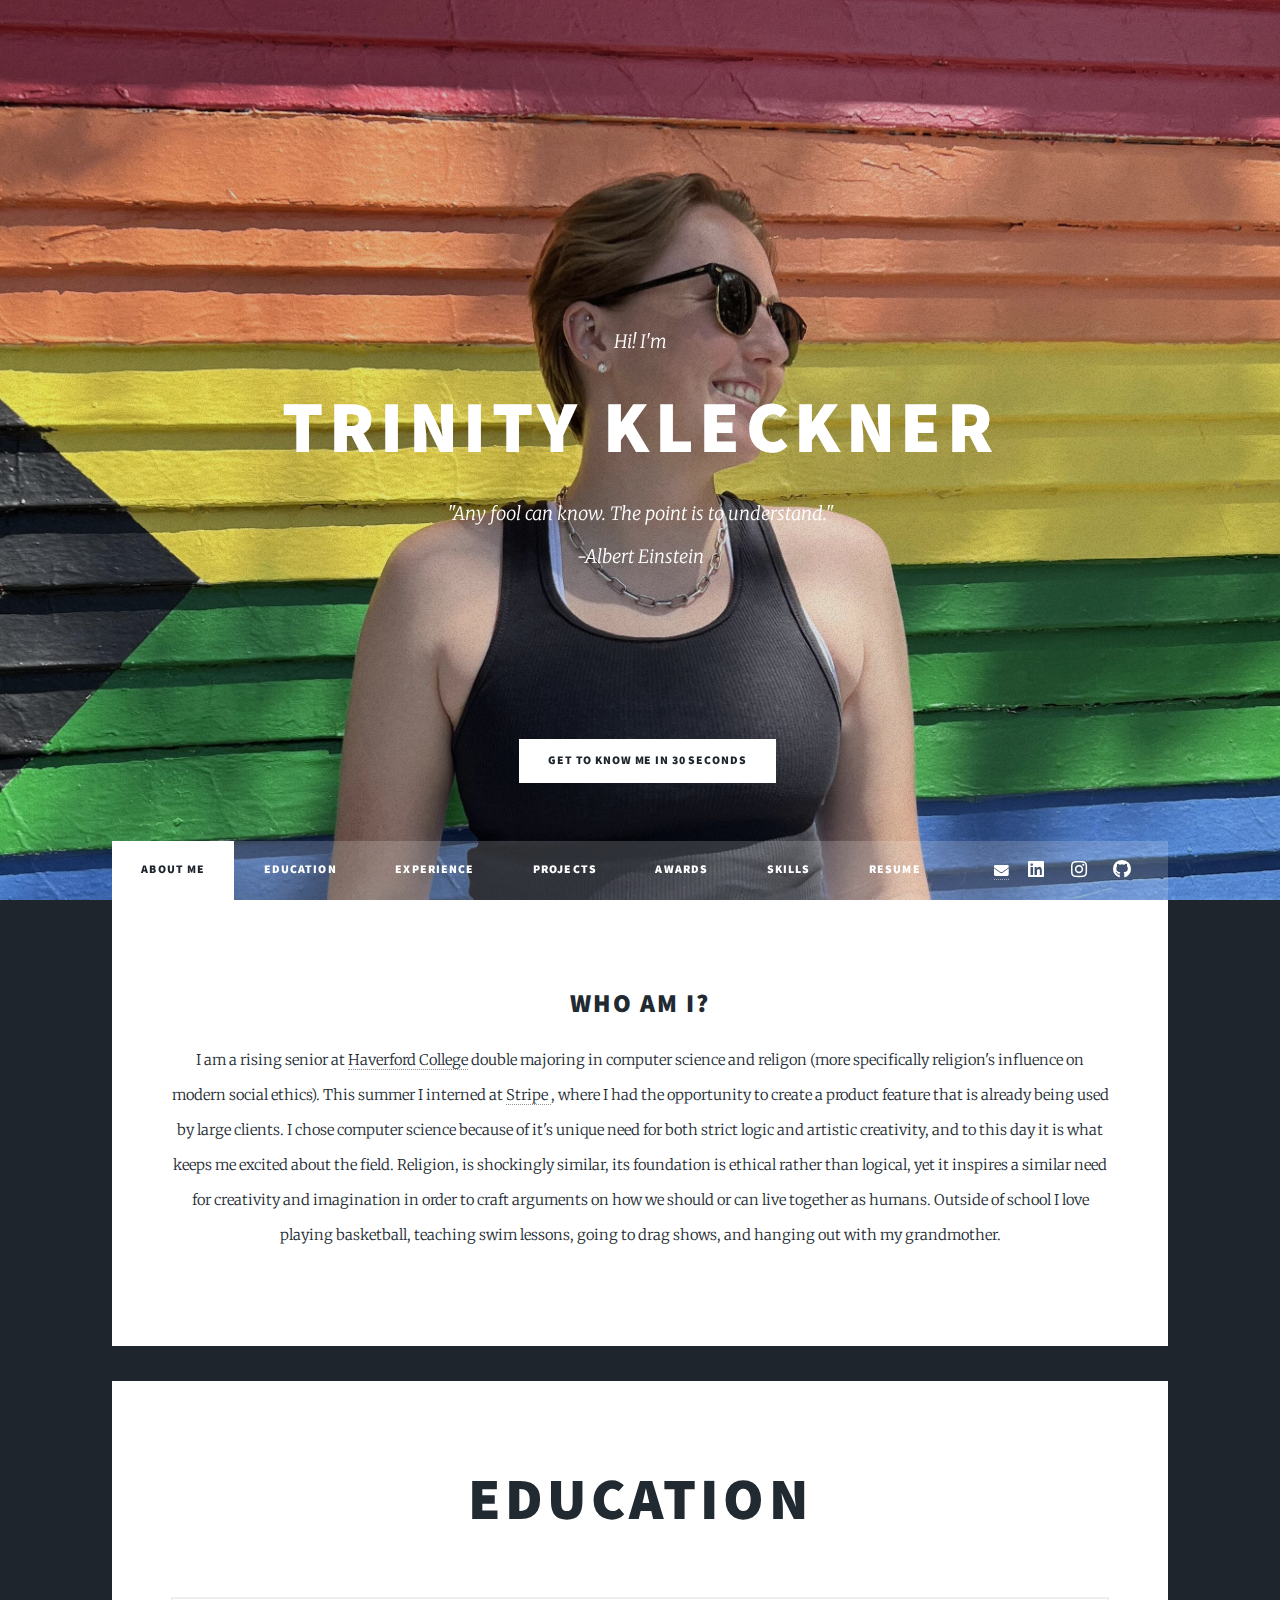
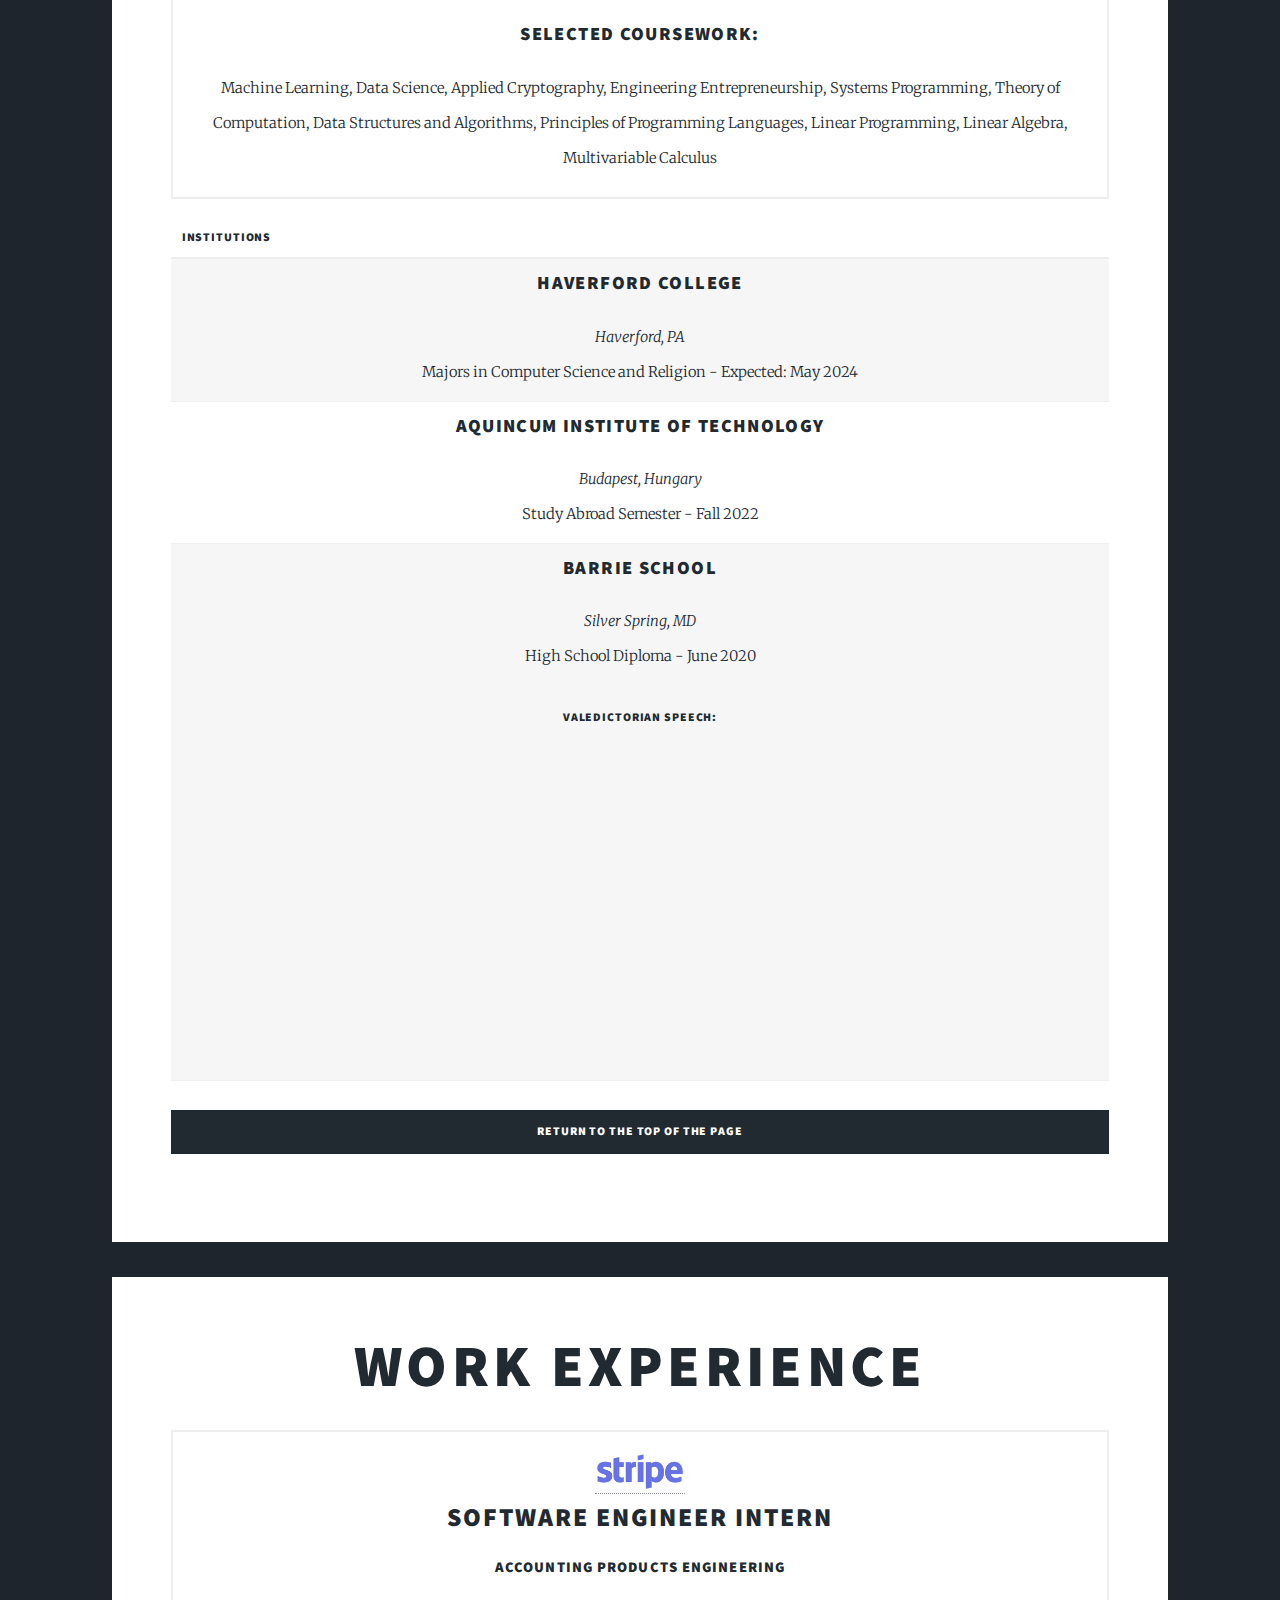
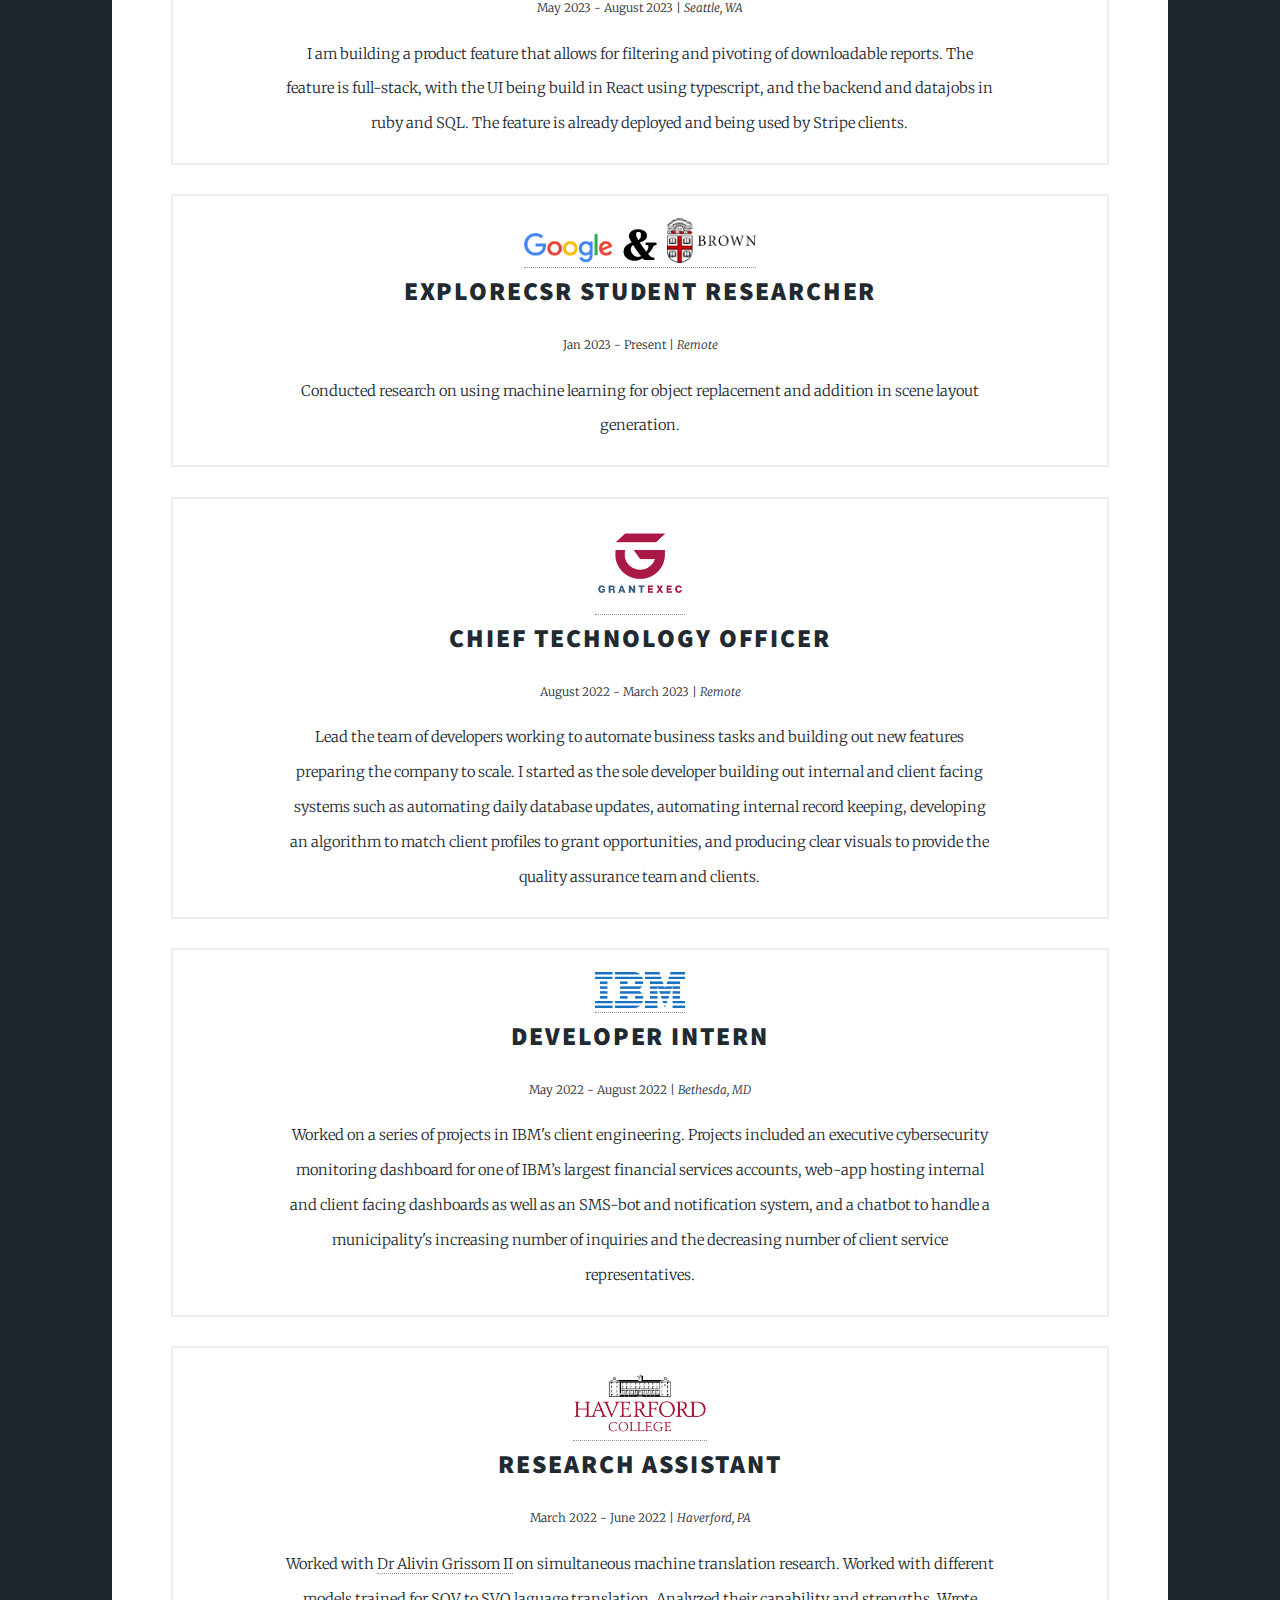
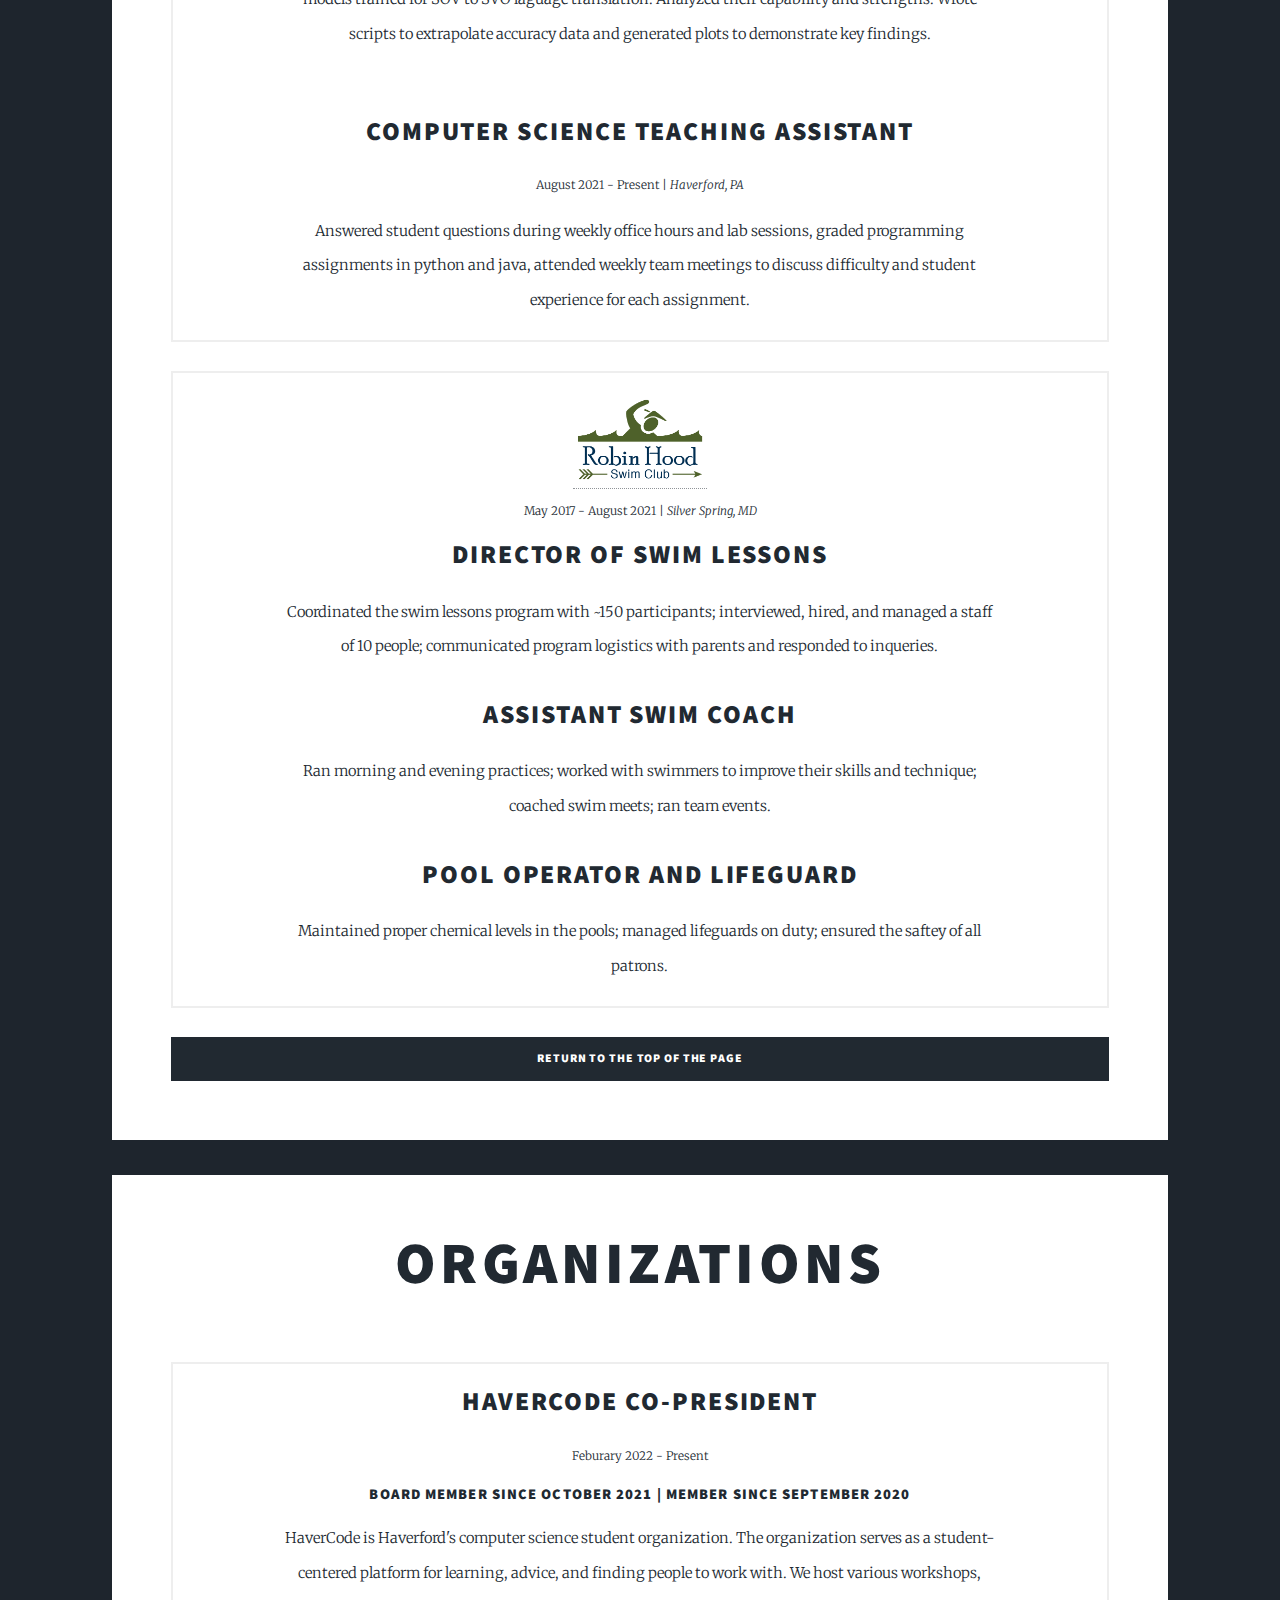
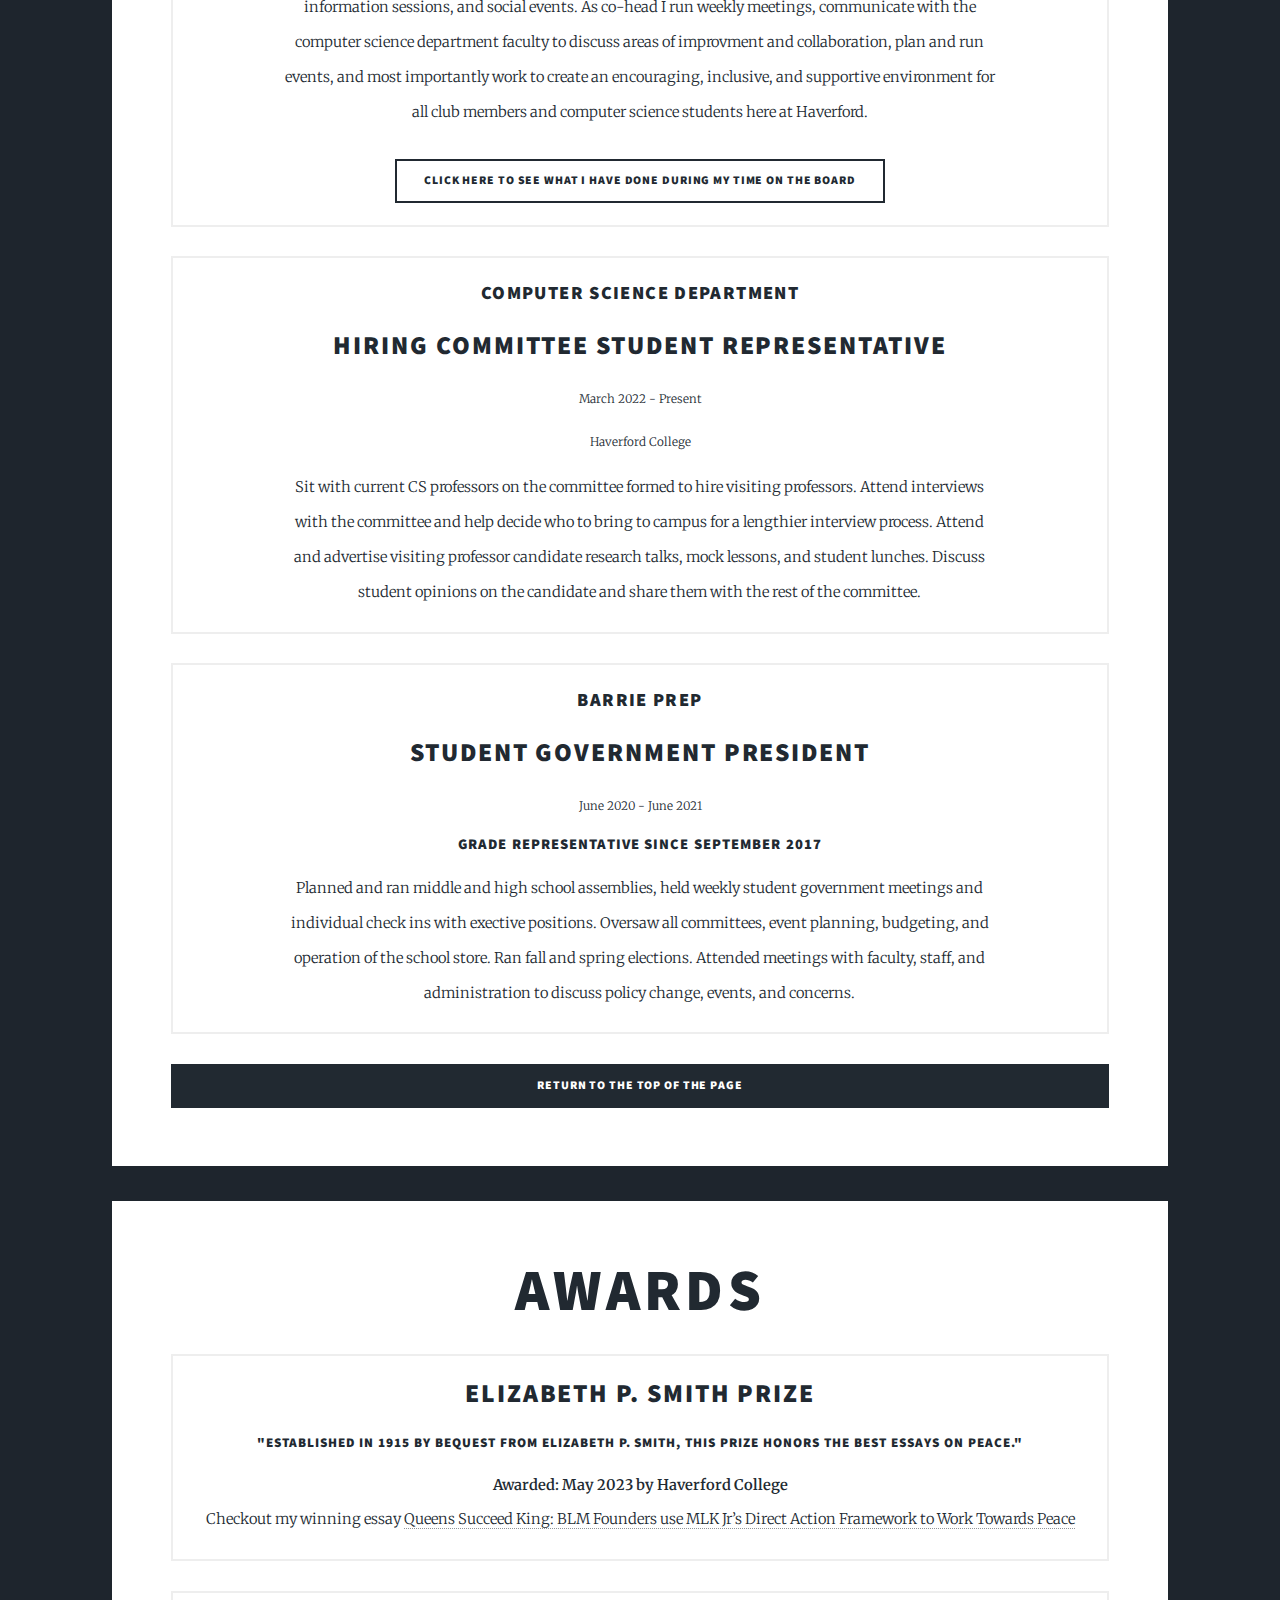
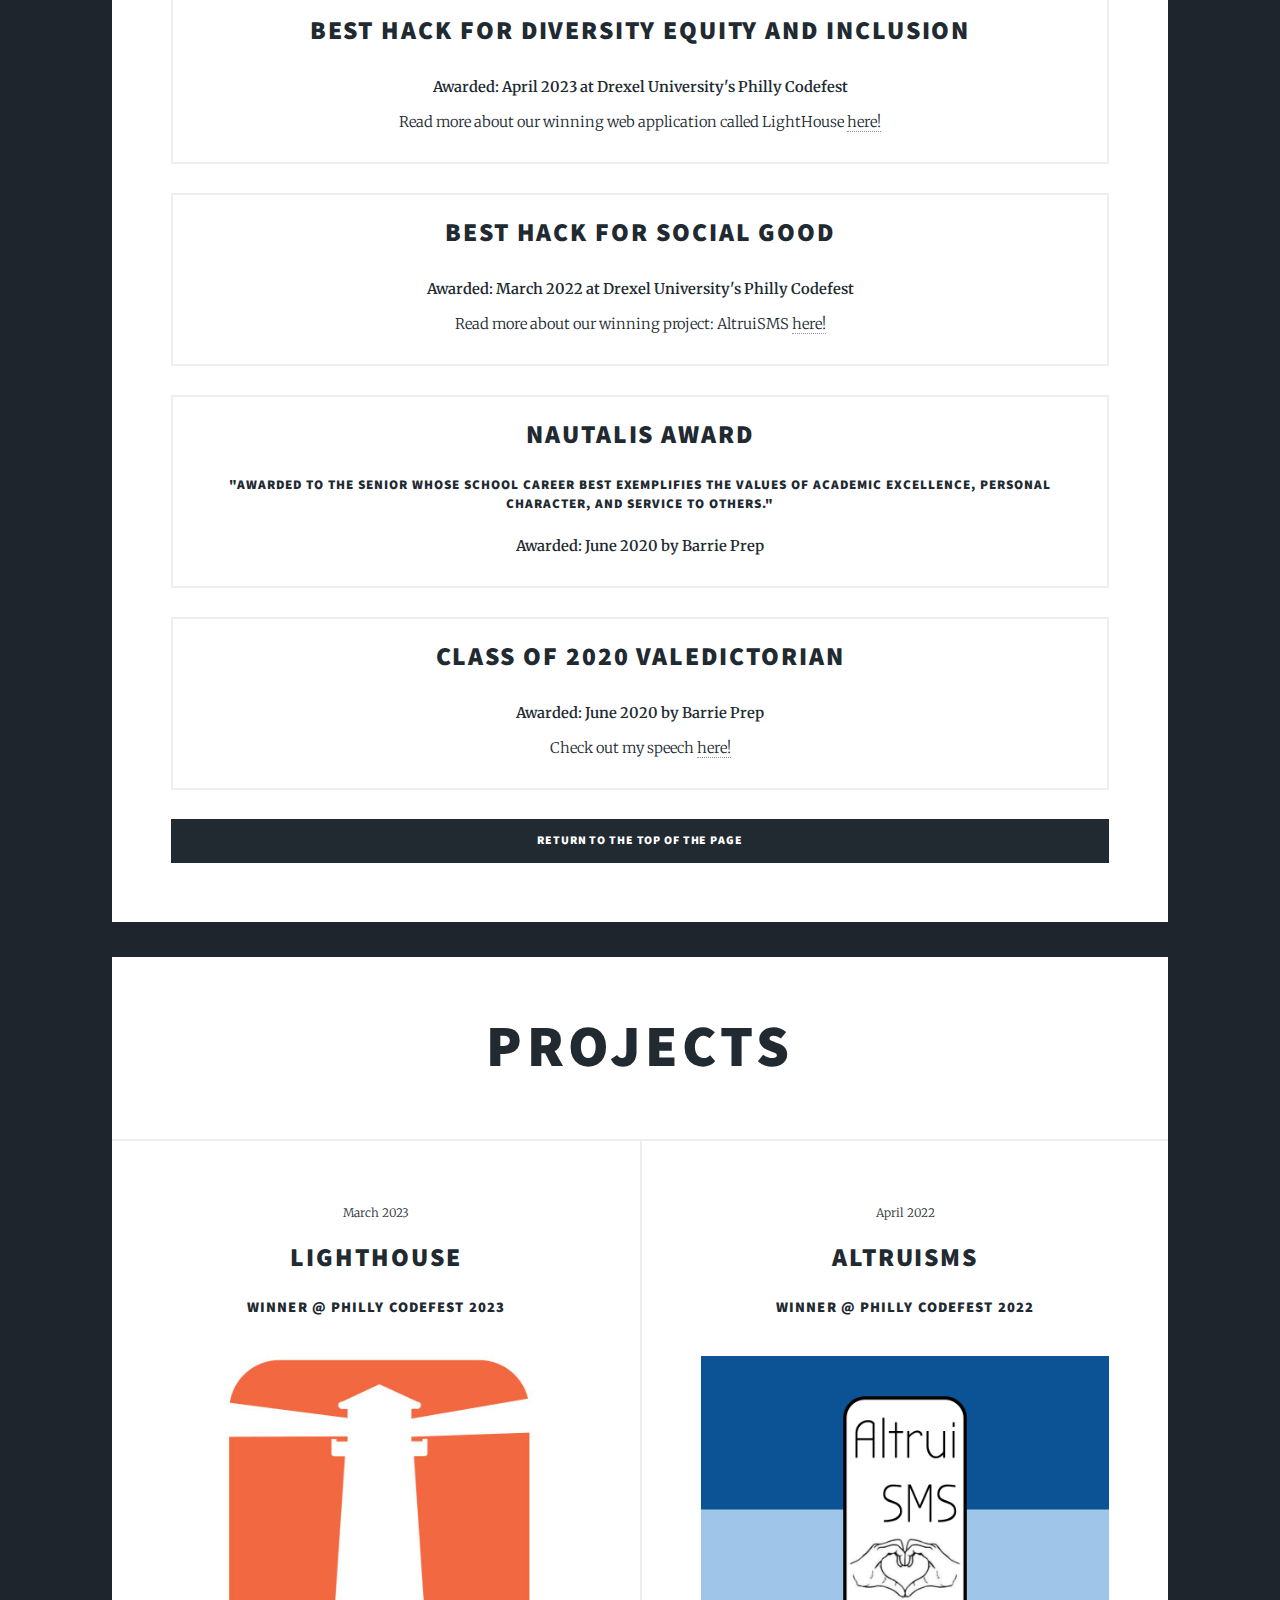
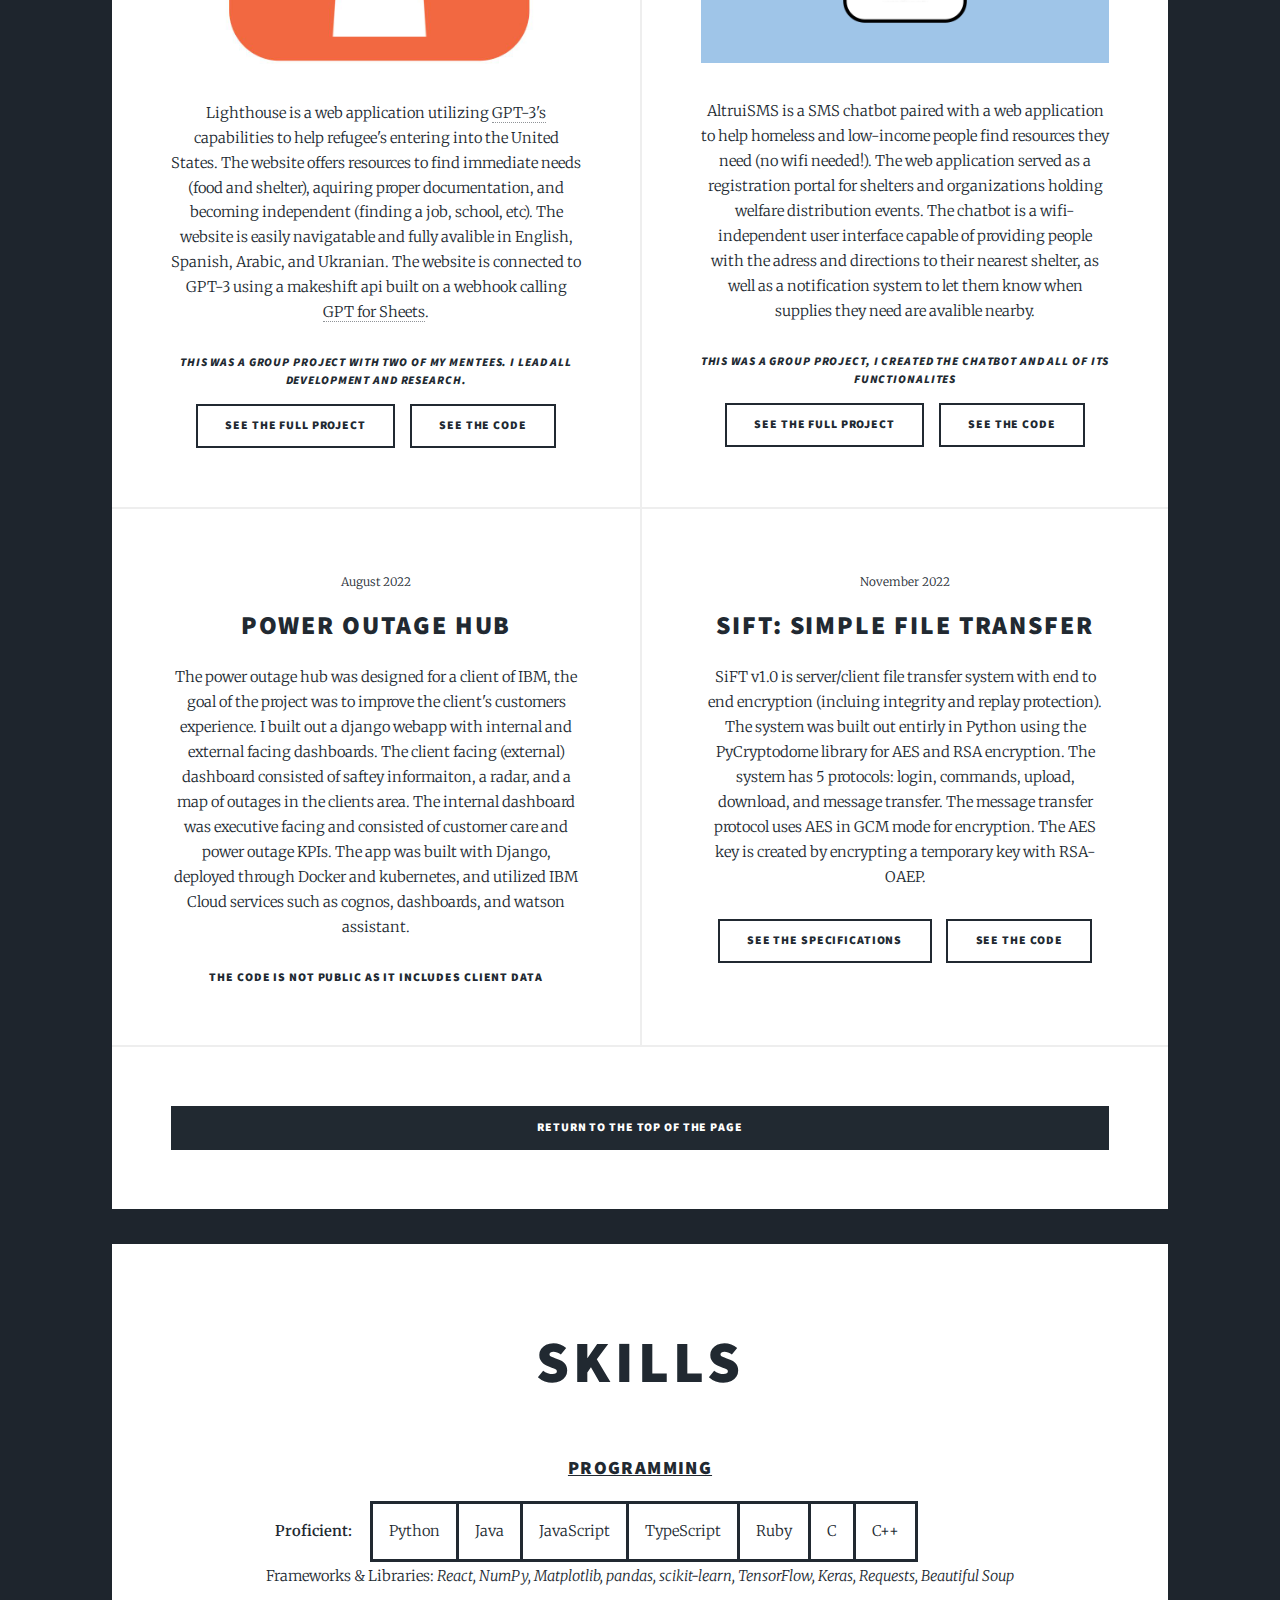
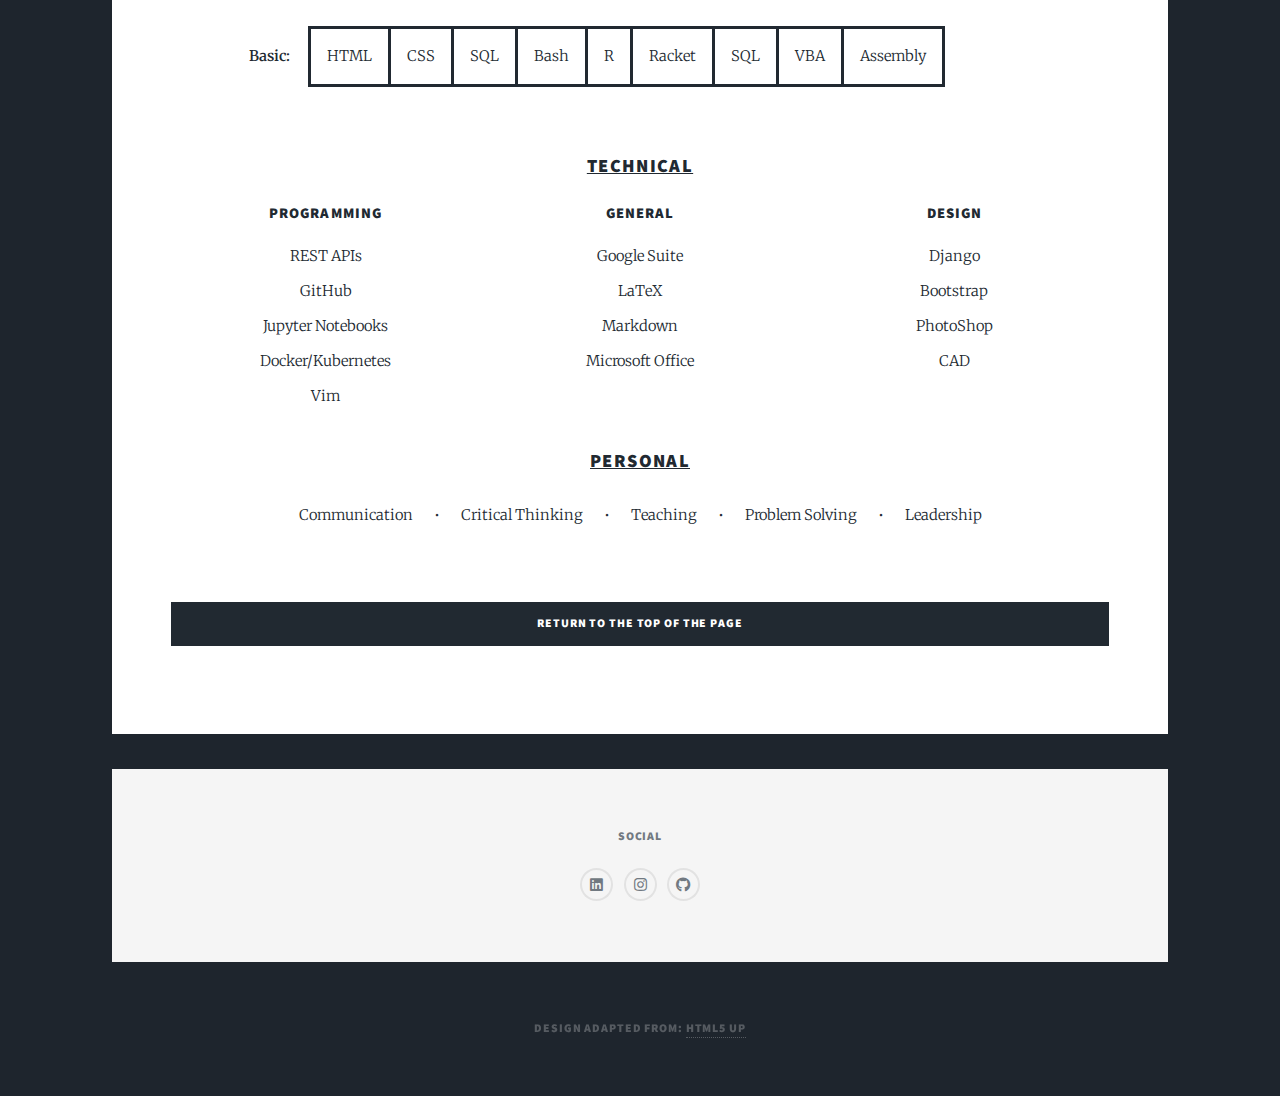
==== commit b118a6a7: "Update index.html" ====
--- a/index.html
+++ b/index.html
@@ -131,7 +131,7 @@
 												<span class="date">Jan 2023 - Present | <i>Remote</i></span>
 											</header>
 											<ul class="actions special">
-												<span> Conducting my own research on using machine learning for object replacement and addition in scene layout generation. </span>
+												<span> Conducted research on using machine learning for object replacement and addition in scene layout generation. </span>
 											</ul>
 										</div>
 									</article>
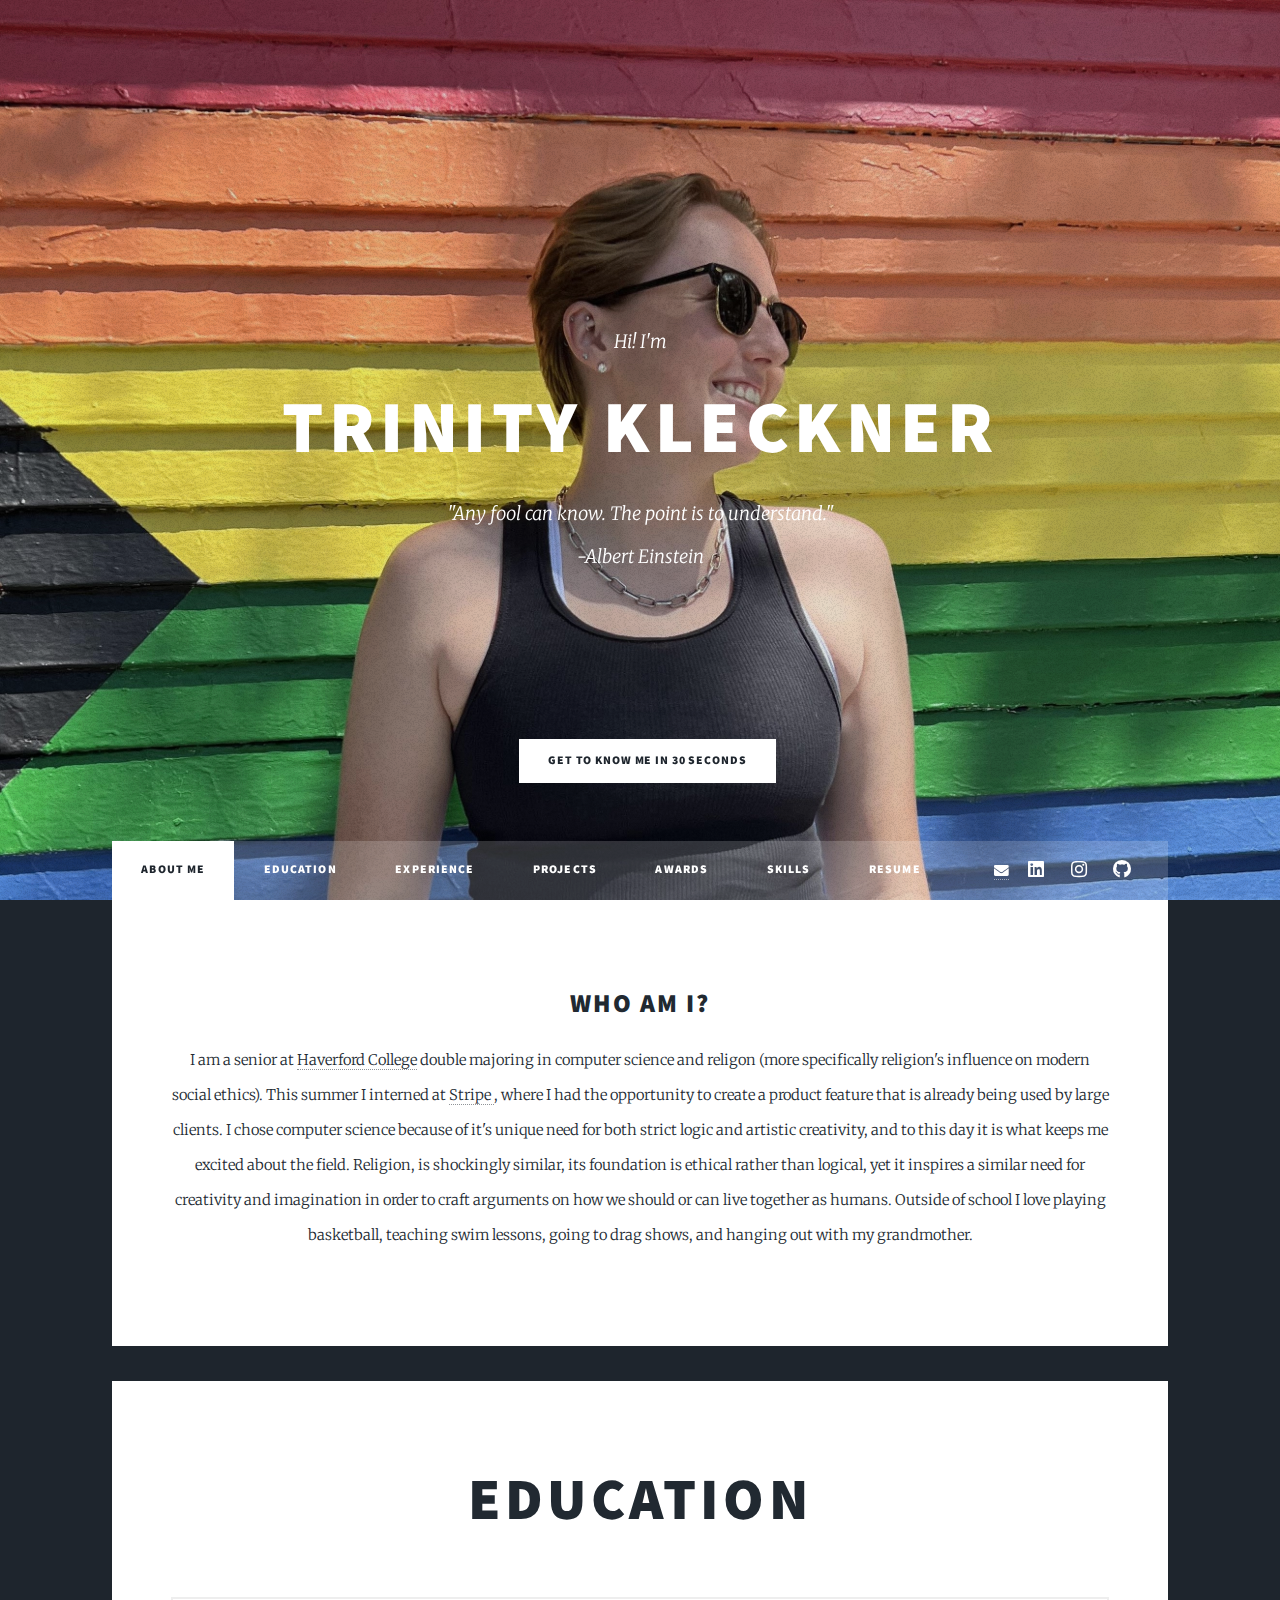
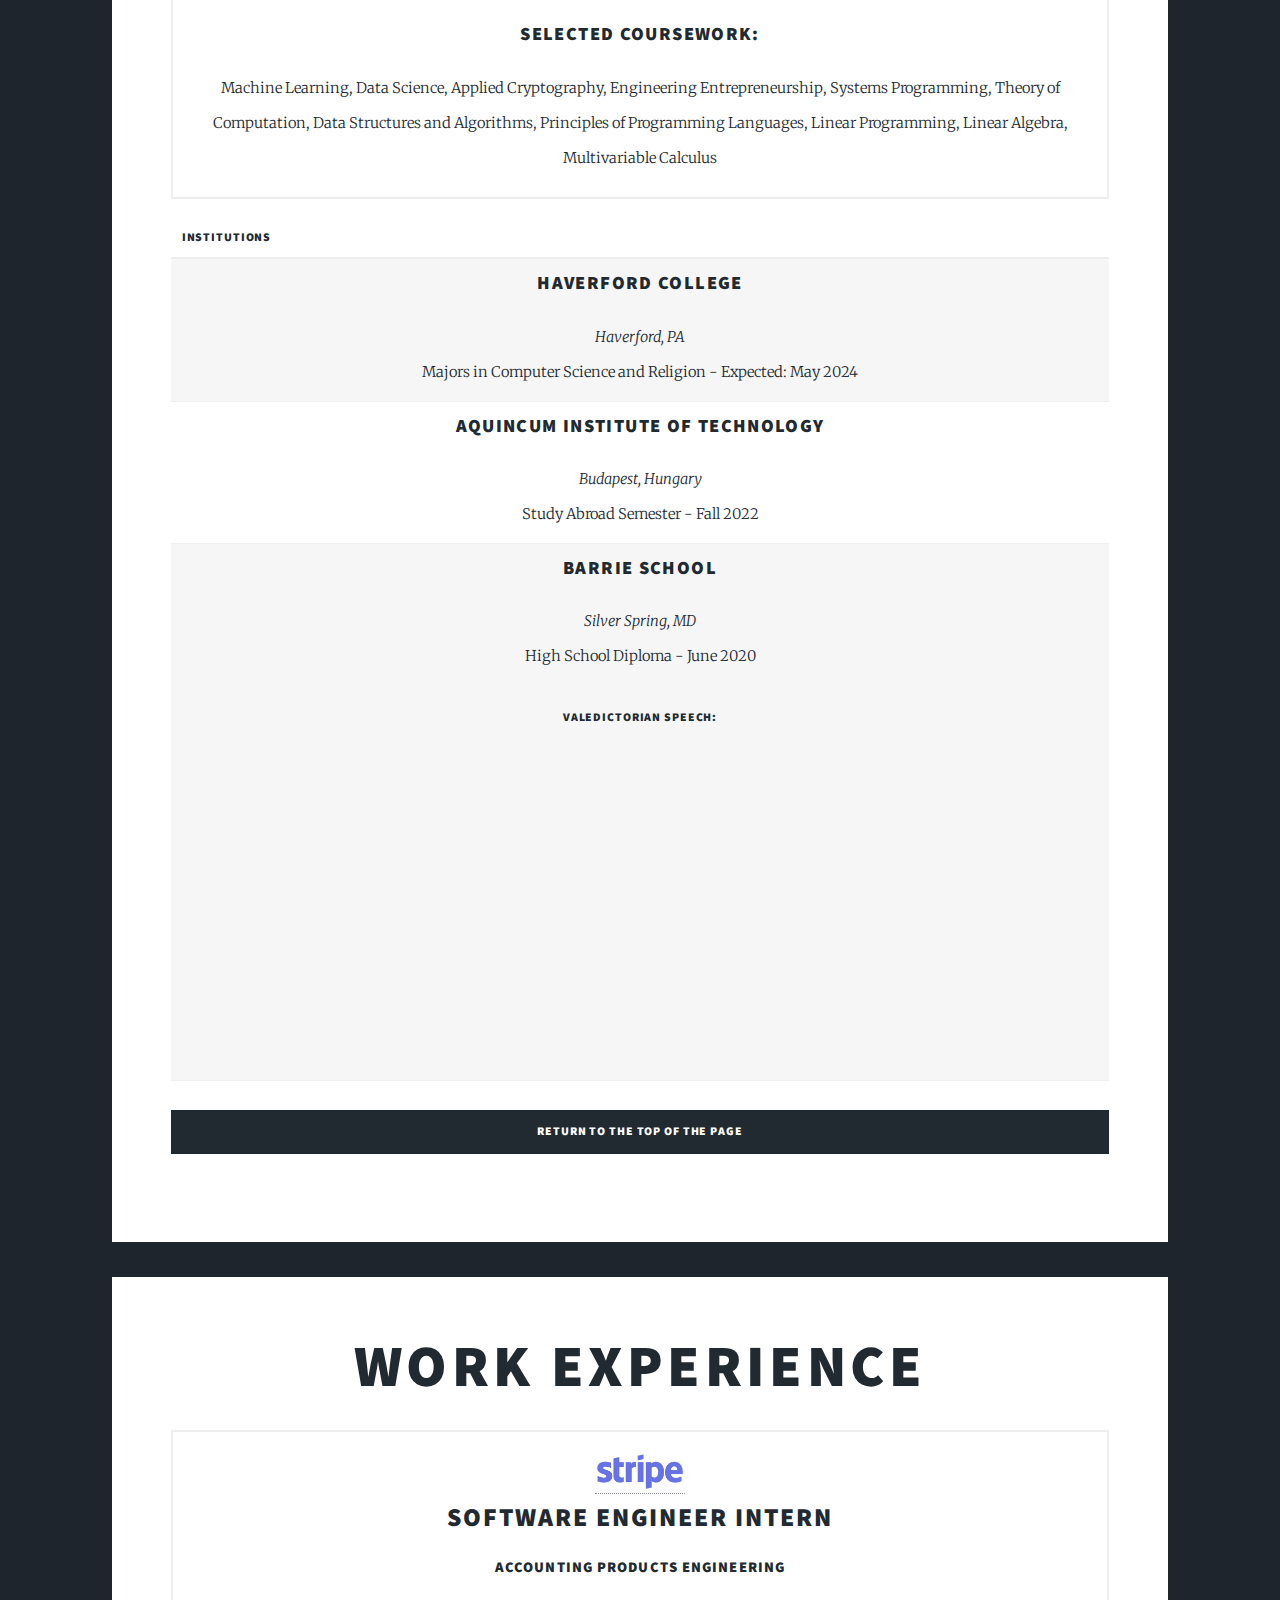
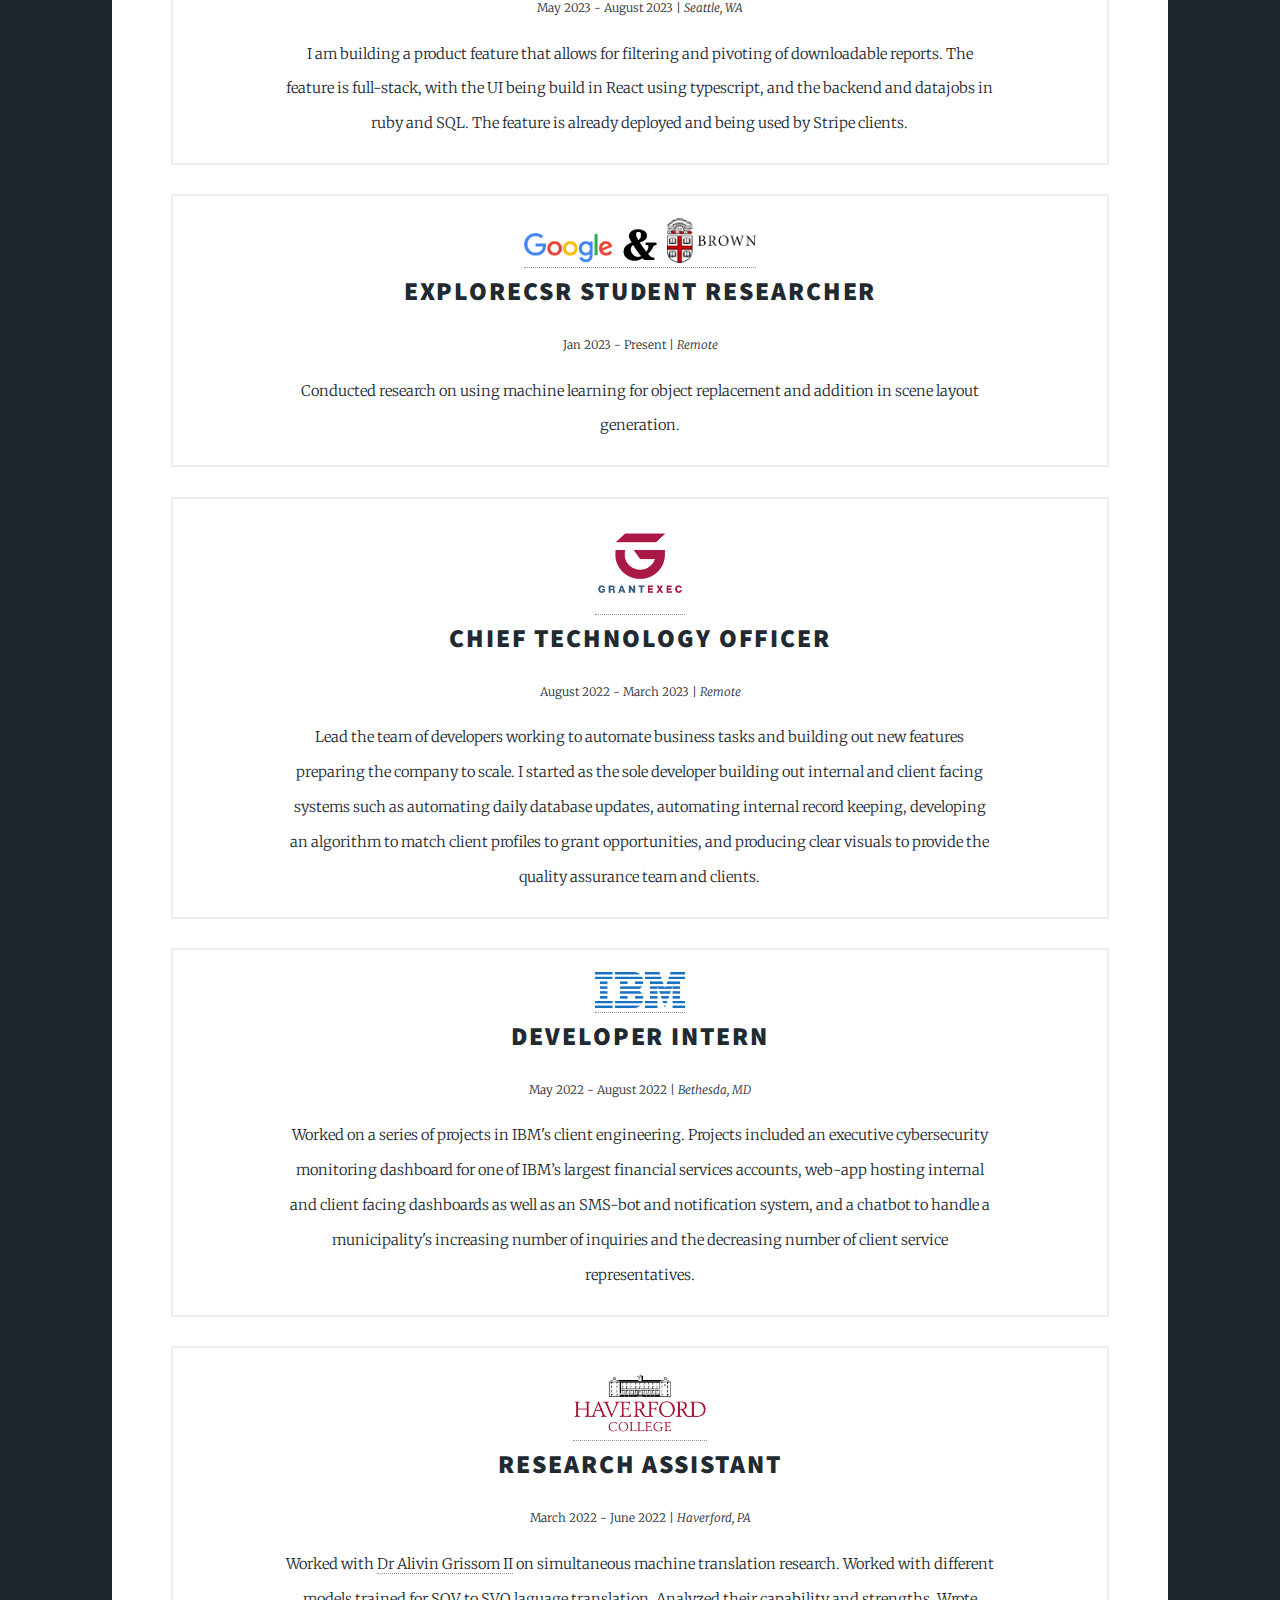
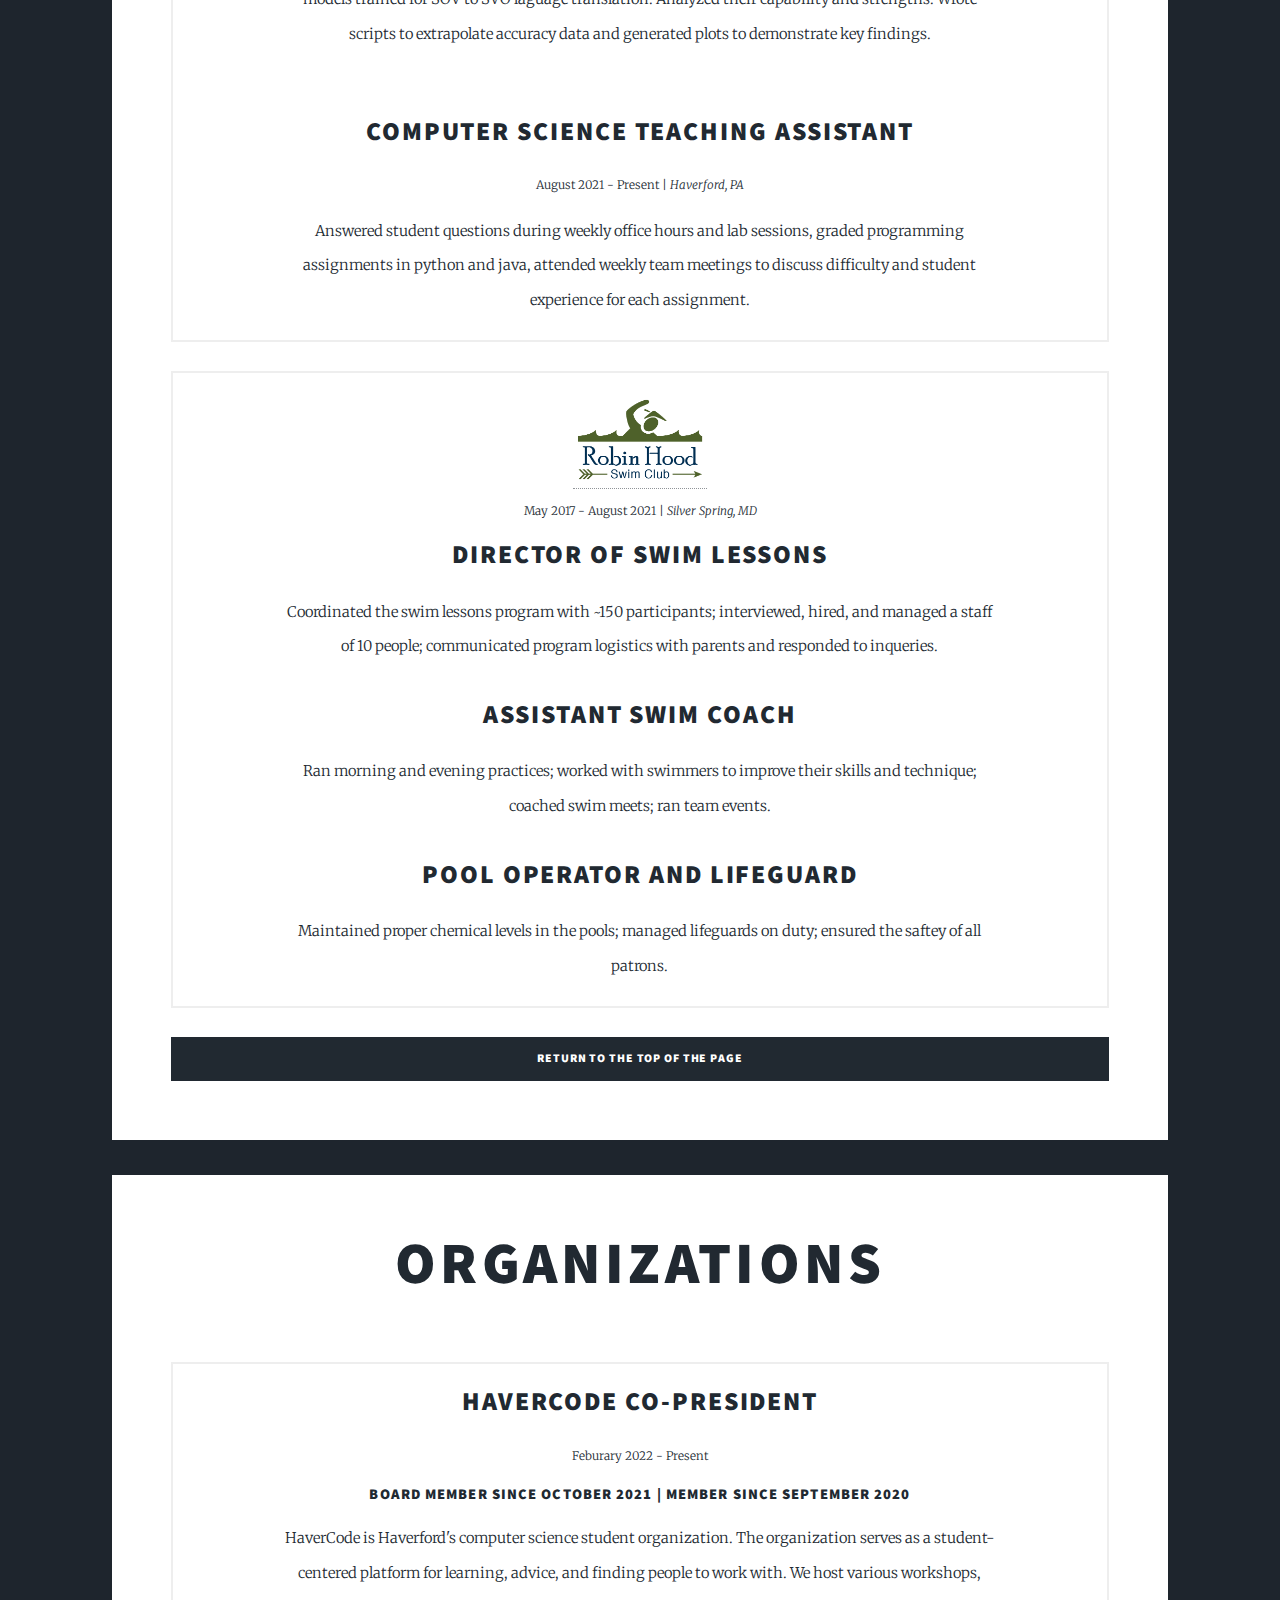
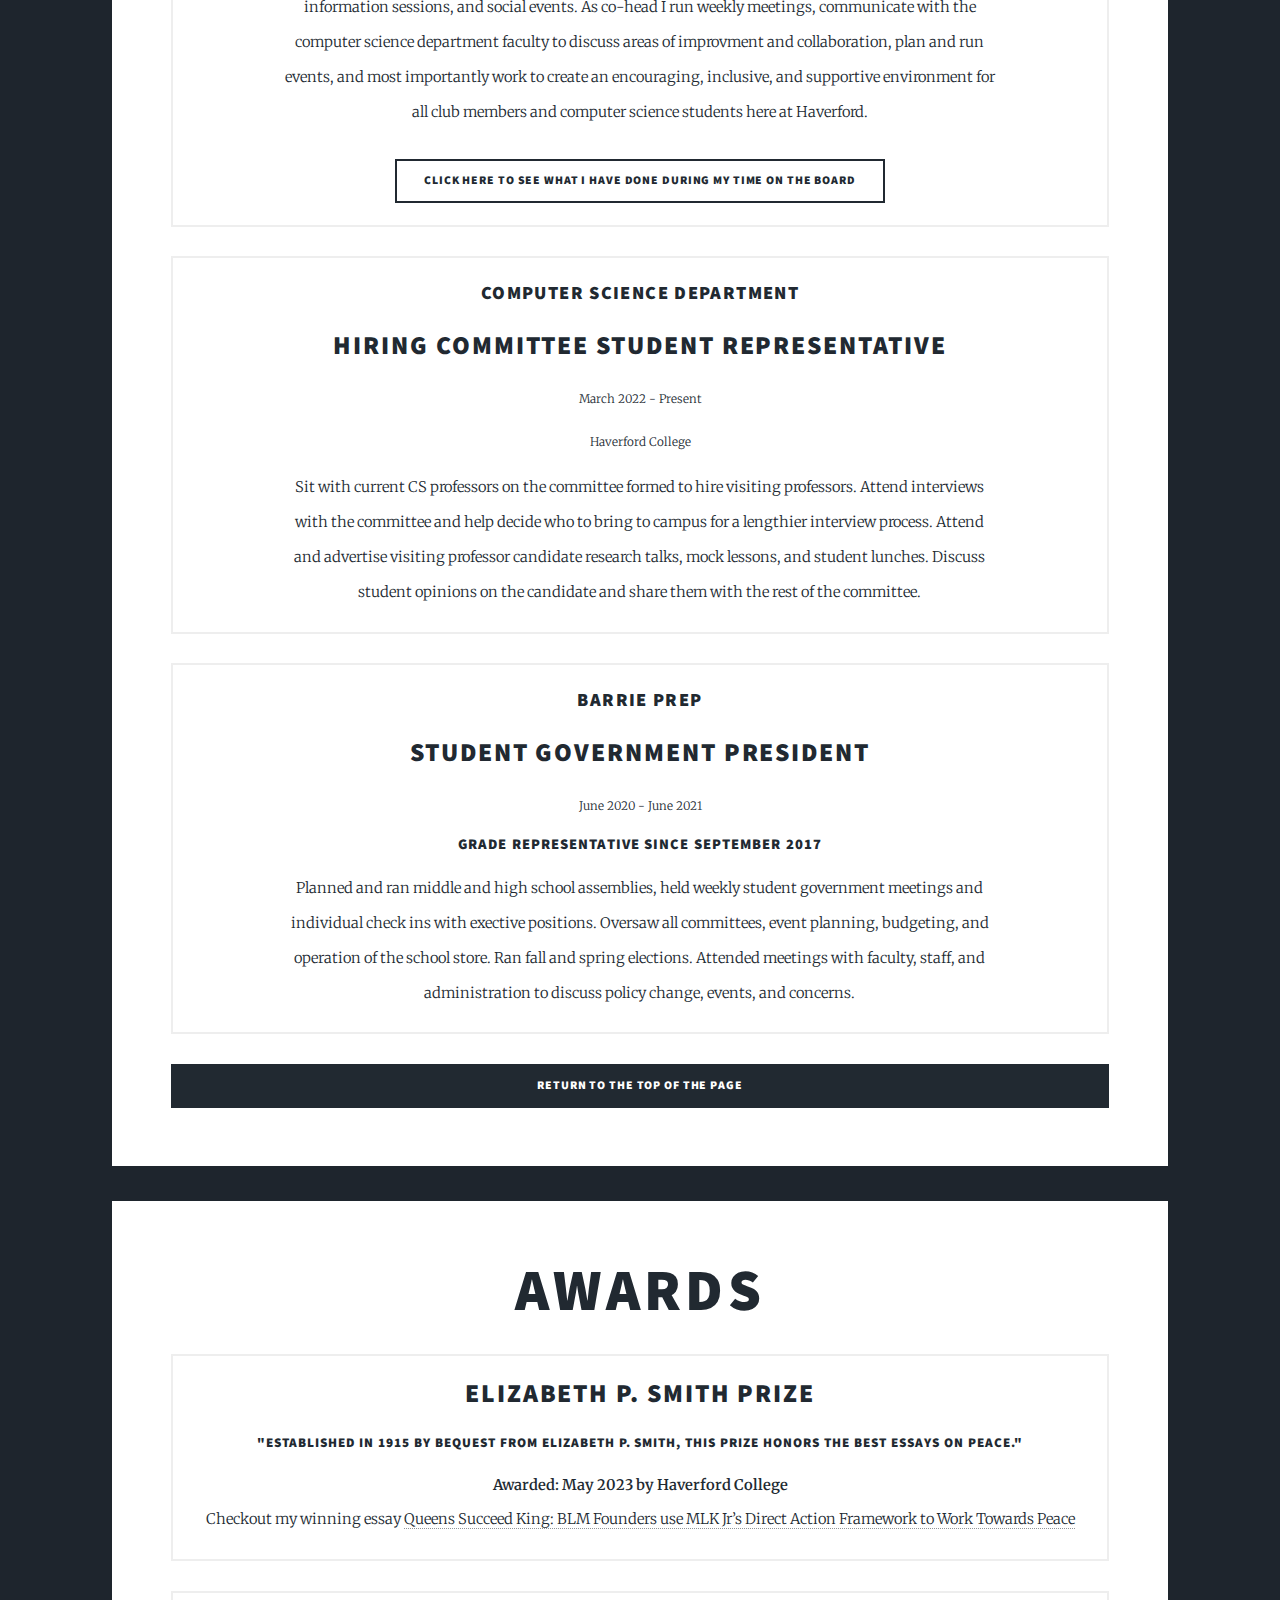
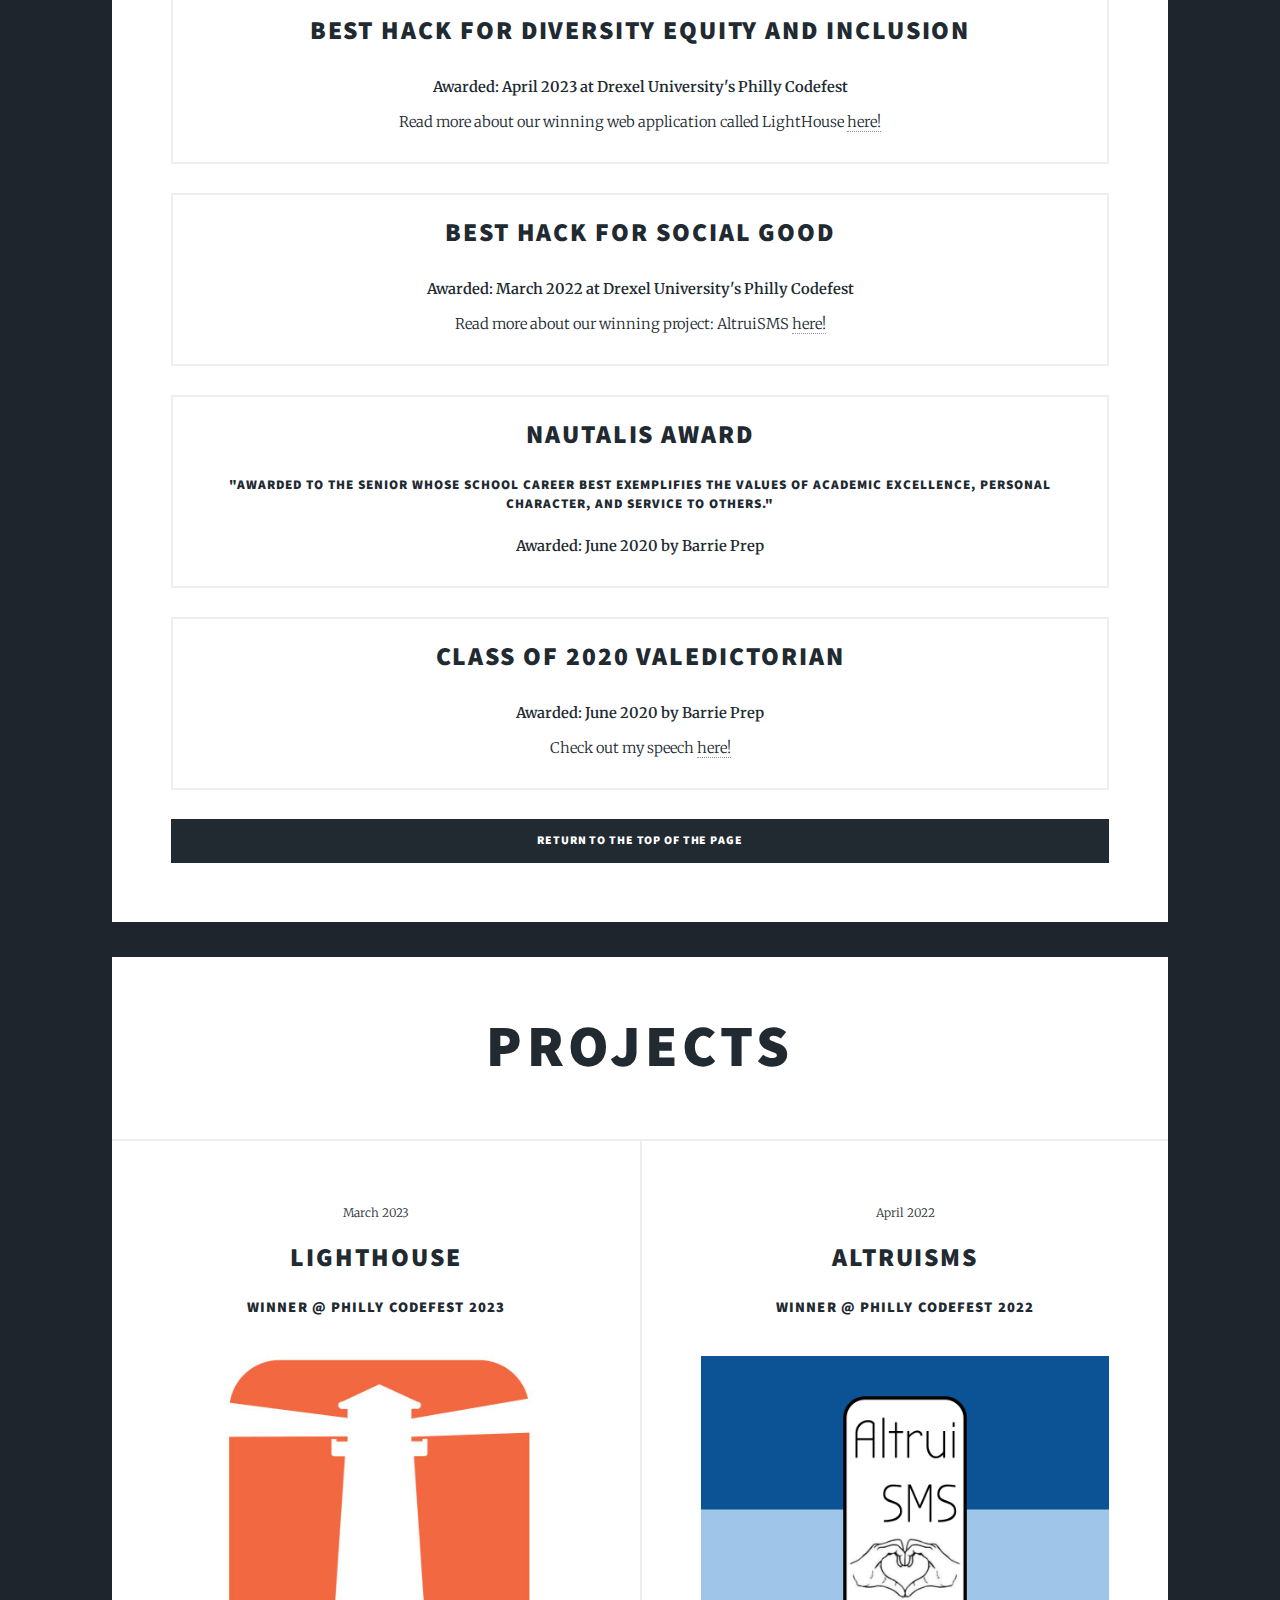
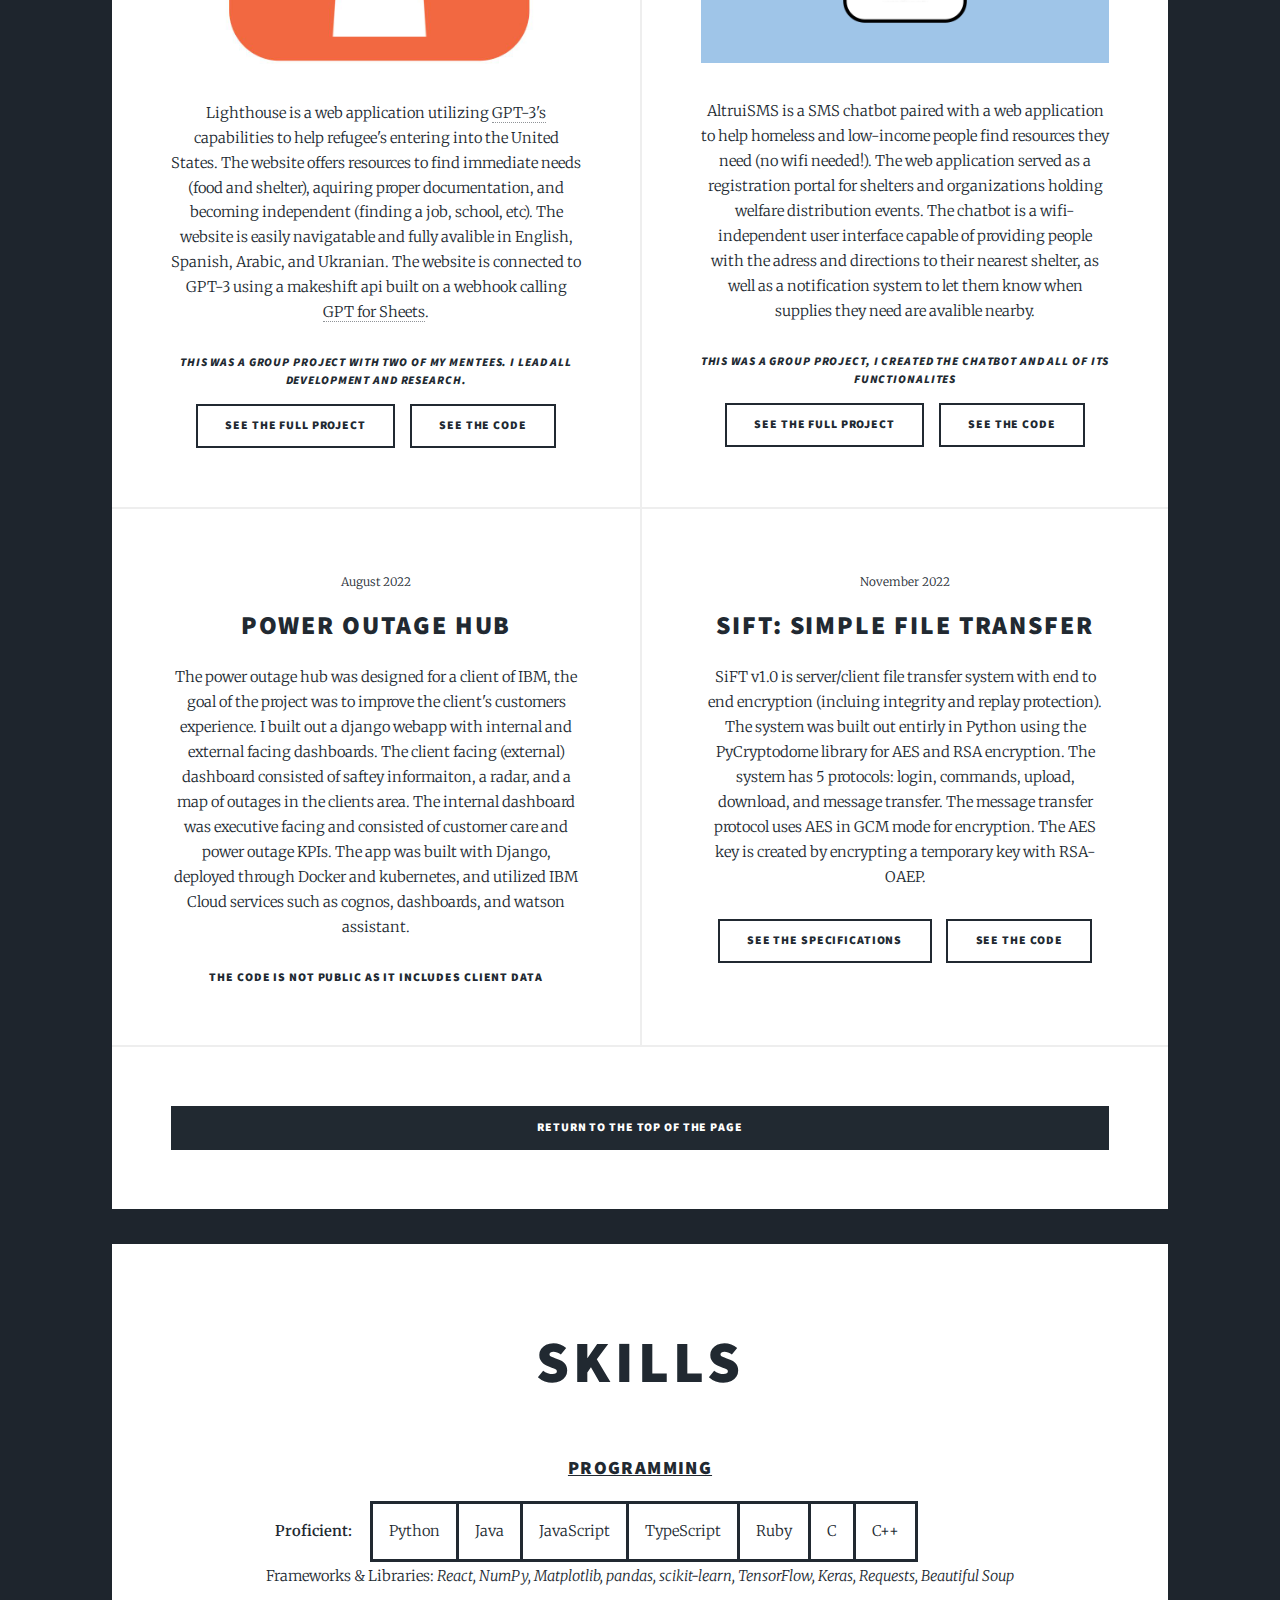
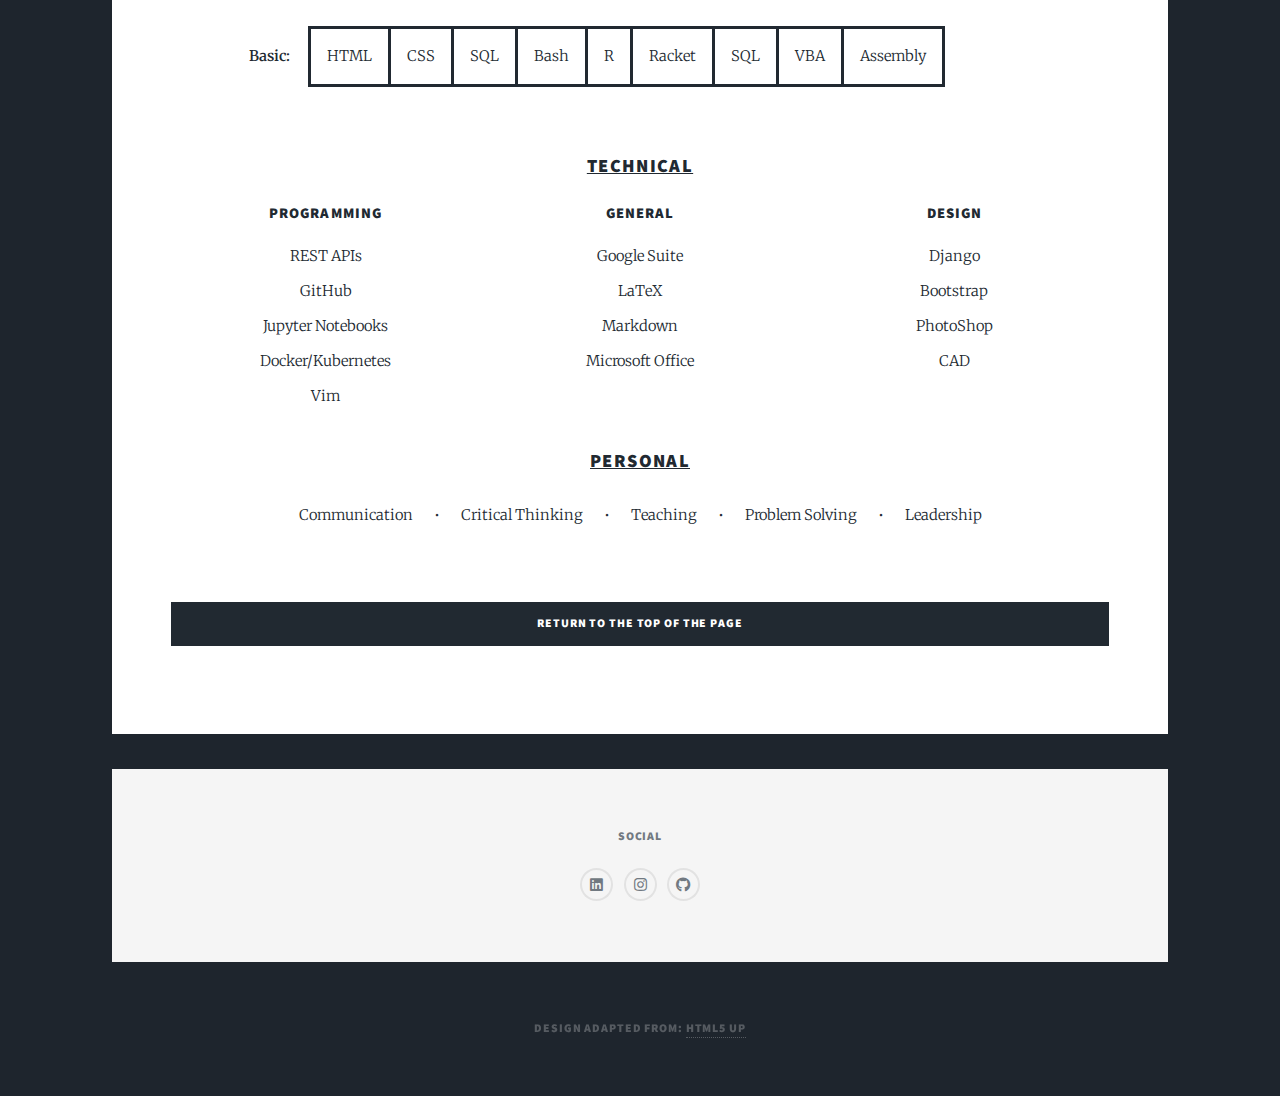
==== commit 5baade76: "updated bio" ====
--- a/index.html
+++ b/index.html
@@ -58,7 +58,7 @@
 								<h2>Who am I?</h2>
 							</header>
 							<span>
-								I am a rising senior at <a href="https://www.haverford.edu/" target="_blank">Haverford College</a> double majoring in computer science and religon (more specifically religion's influence on modern social ethics). This summer I interned at <a href="https://www.stripe.com/" target="_blank"> Stripe </a>, where I had the opportunity to create a product feature that is already being used by large clients. I chose computer science because of it's unique need for both strict logic and artistic creativity, and to this day it is what keeps me excited about the field. Religion, is shockingly similar, its foundation is ethical rather than logical, yet it inspires a similar need for creativity and imagination in order to craft arguments on how we should or can live together as humans. Outside of school I love playing basketball, teaching swim lessons, going to drag shows, and hanging out with my grandmother.
+								I am a senior at <a href="https://www.haverford.edu/" target="_blank">Haverford College</a> double majoring in computer science and religon (more specifically religion's influence on modern social ethics). This summer I interned at <a href="https://www.stripe.com/" target="_blank"> Stripe </a>, where I had the opportunity to create a product feature that is already being used by large clients. I chose computer science because of it's unique need for both strict logic and artistic creativity, and to this day it is what keeps me excited about the field. Religion, is shockingly similar, its foundation is ethical rather than logical, yet it inspires a similar need for creativity and imagination in order to craft arguments on how we should or can live together as humans. Outside of school I love playing basketball, teaching swim lessons, going to drag shows, and hanging out with my grandmother.
 							</span>
 							<!-- <span>
                 I am a rising senior at <a href="https://www.haverford.edu/" target="_blank">Haverford College</a> double majoring in computer science and religon (more specifically religion's influence on modern social ethics). I am also pursuing my Masters in Robotics and AI from the <a href="https://www.upenn.edu/" target="_blank">University of Pennsylvania</a>, and am conducting research in socially reponsible AI as part of a program hosted by <a href="https://research.google/" target="_blank">Google Research</a> and <a href="https://www.brown.edu" target="_blank">Brown University</a>. I chose computer science because of it's unique need for both strict logic and artistic creativity, and to this day it is what keeps me excited about the field. Outside of school I love playing basketball, teaching swim lessons, going to drag shows, and spending time with my grandmother and girlfriend.
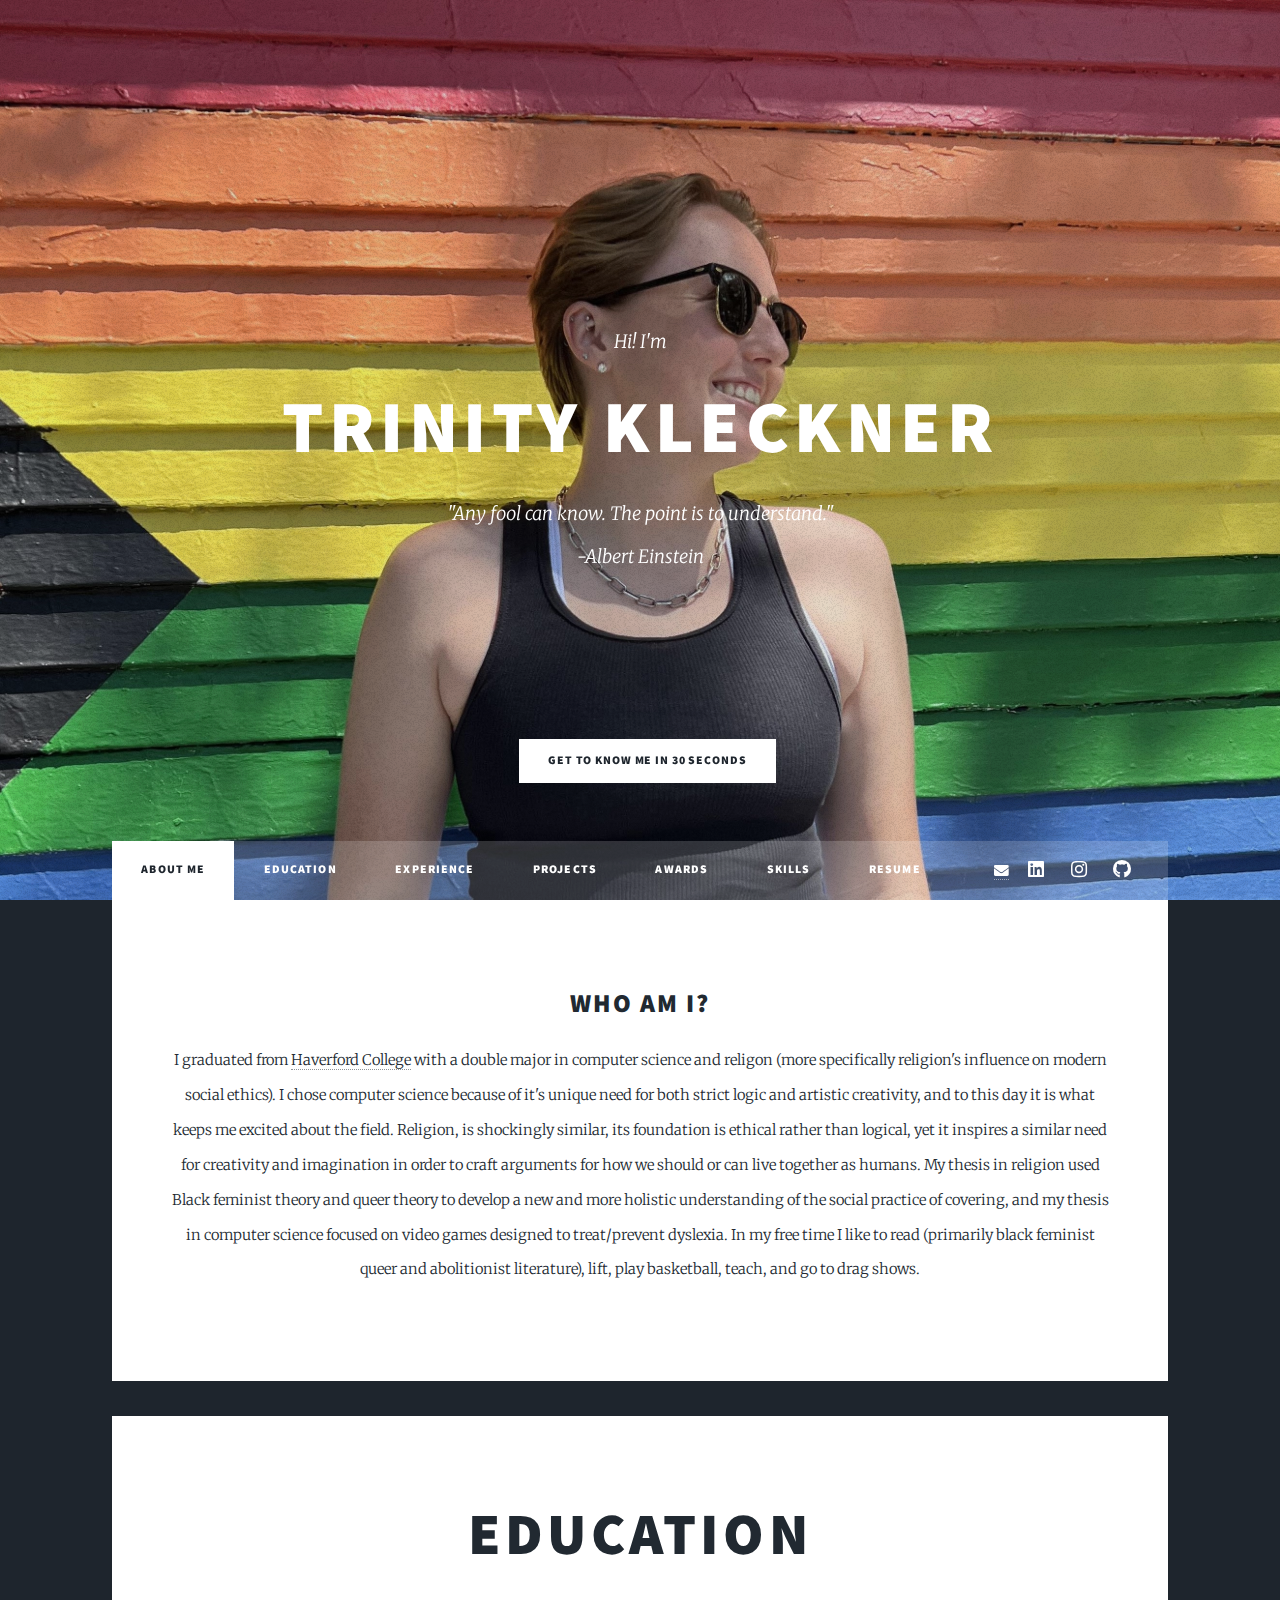
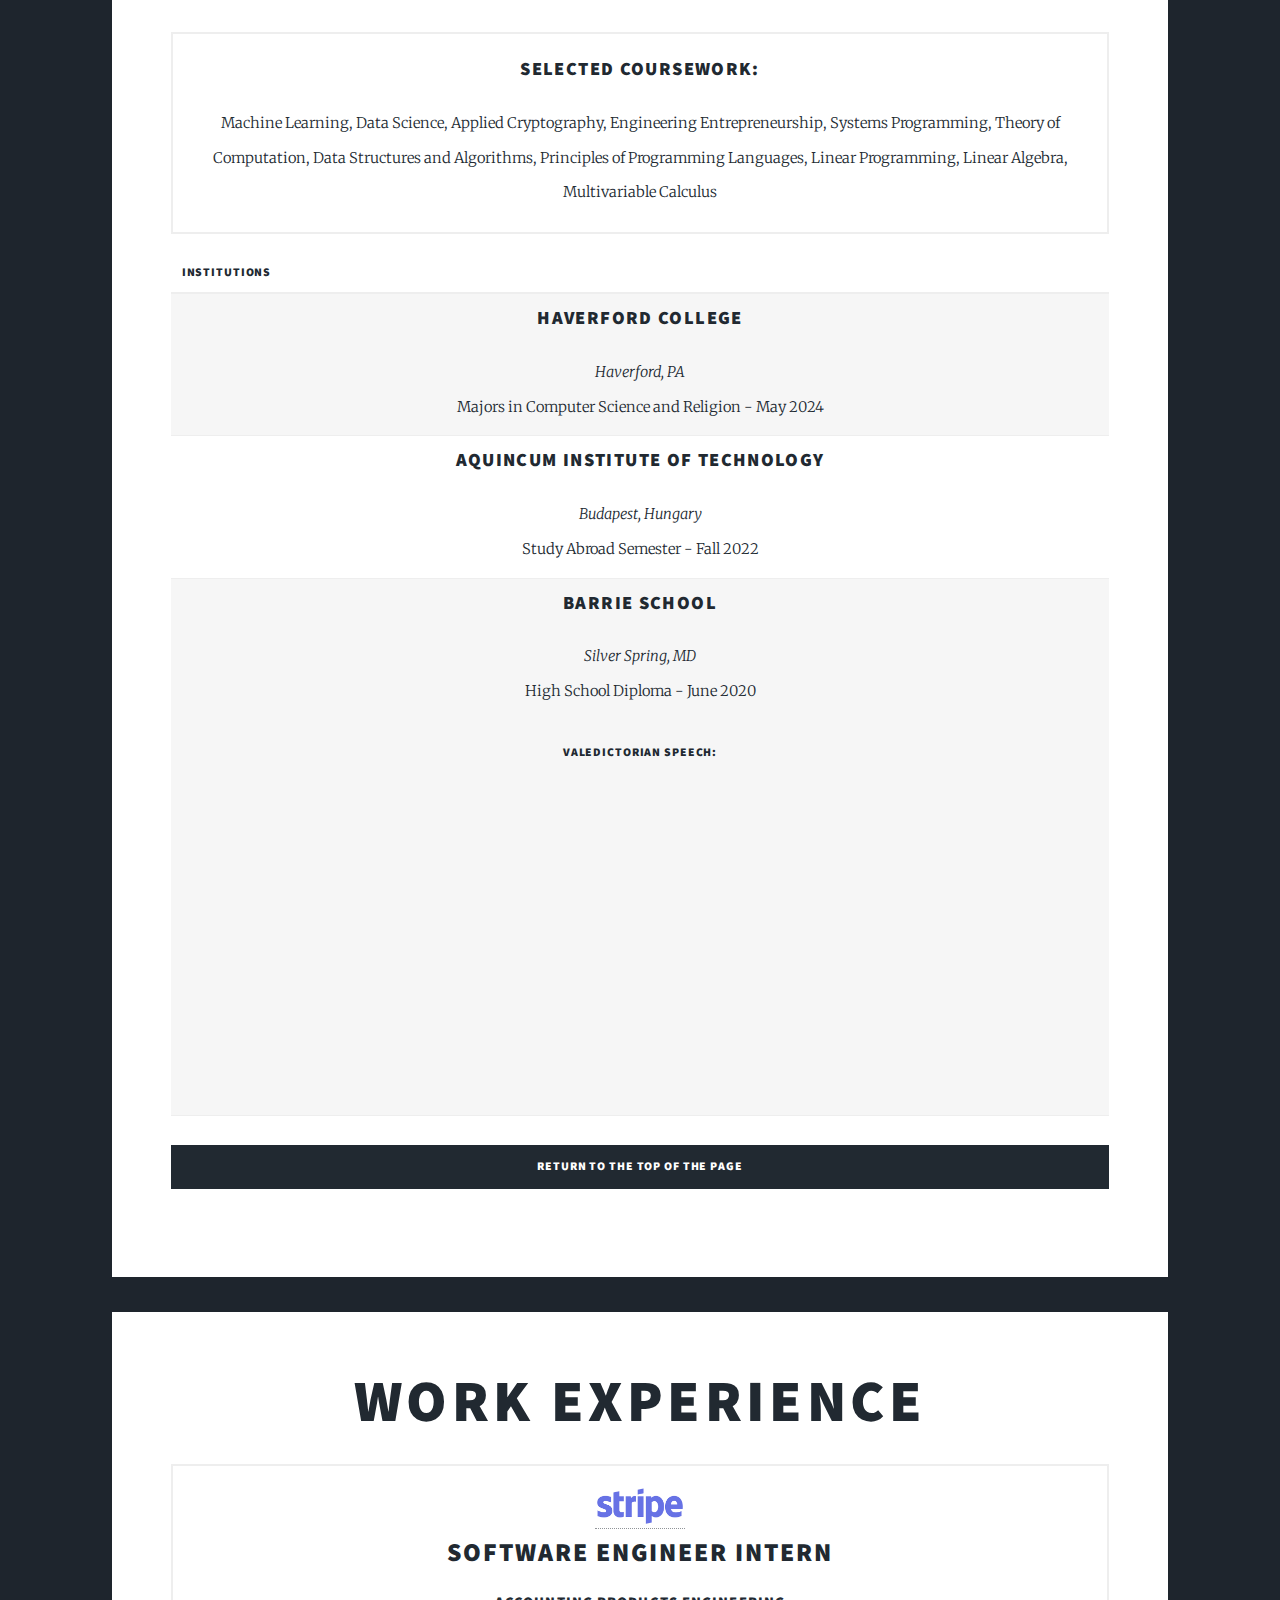
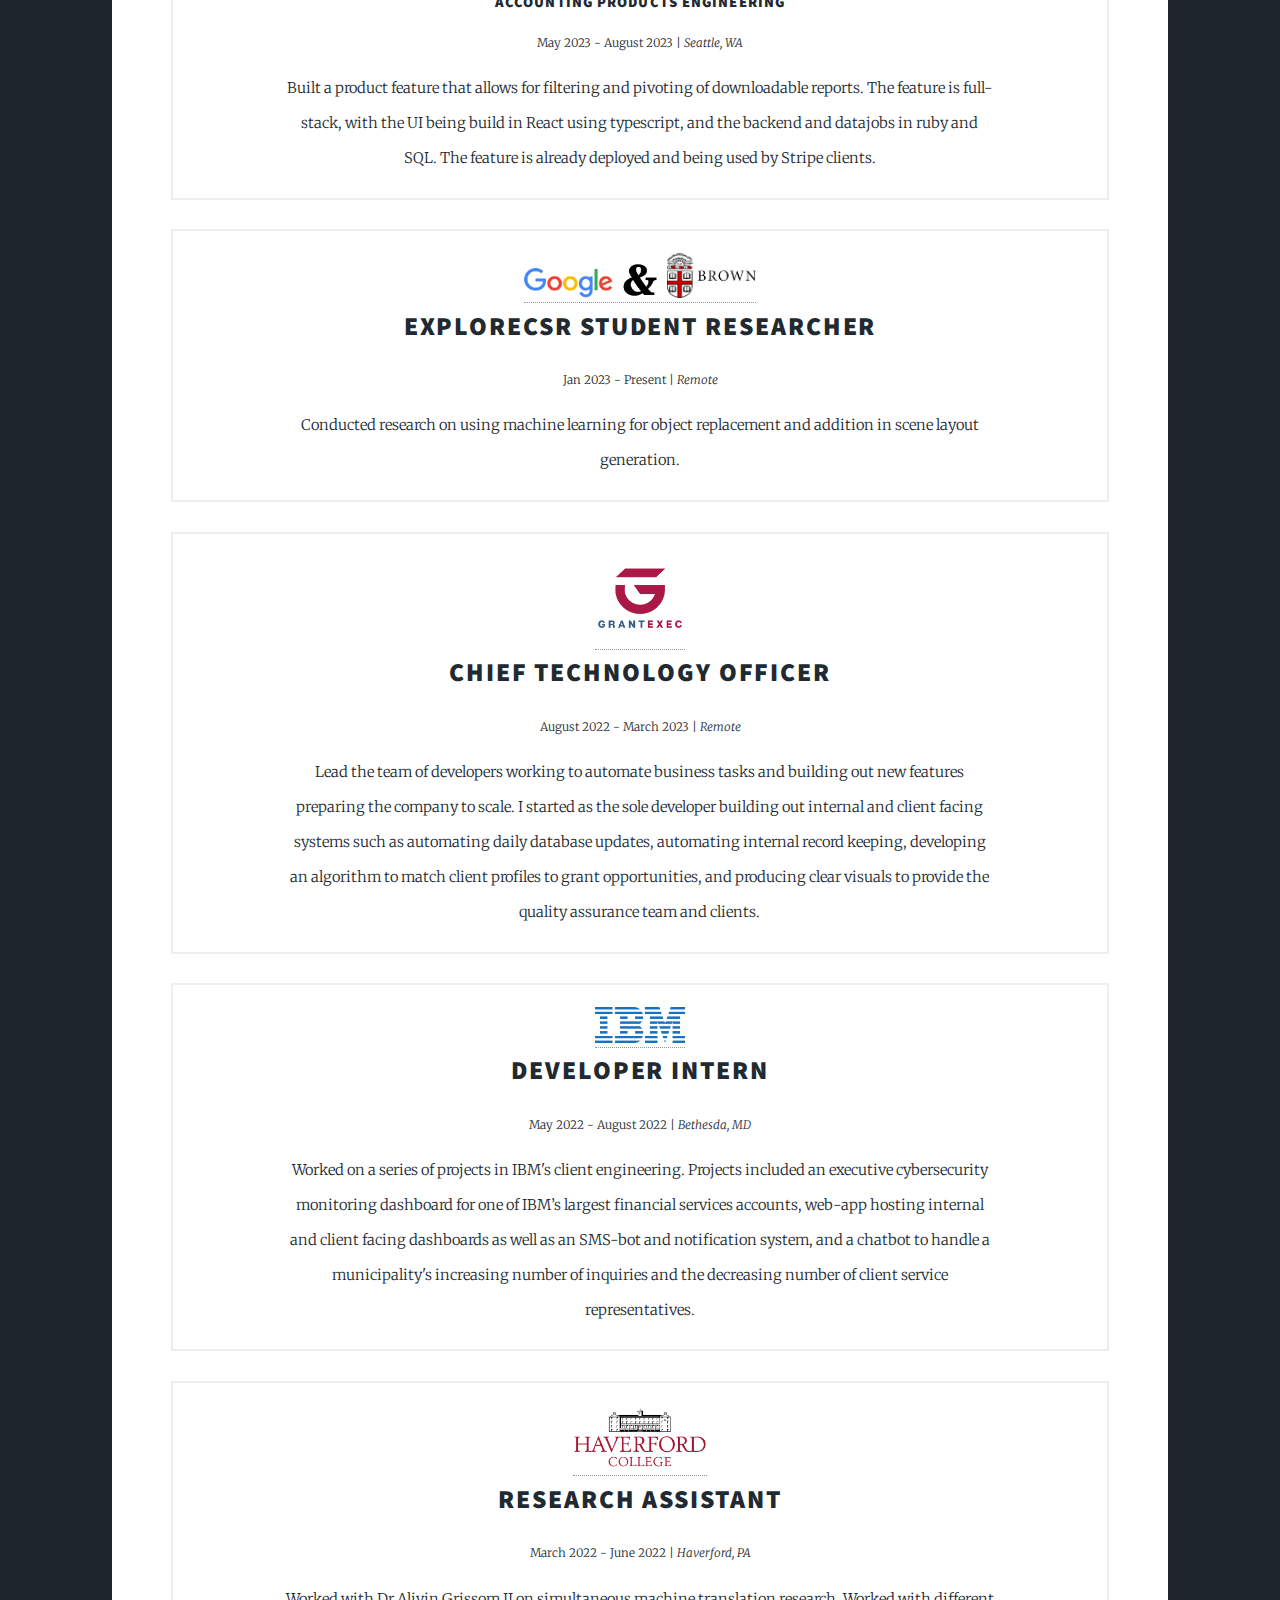
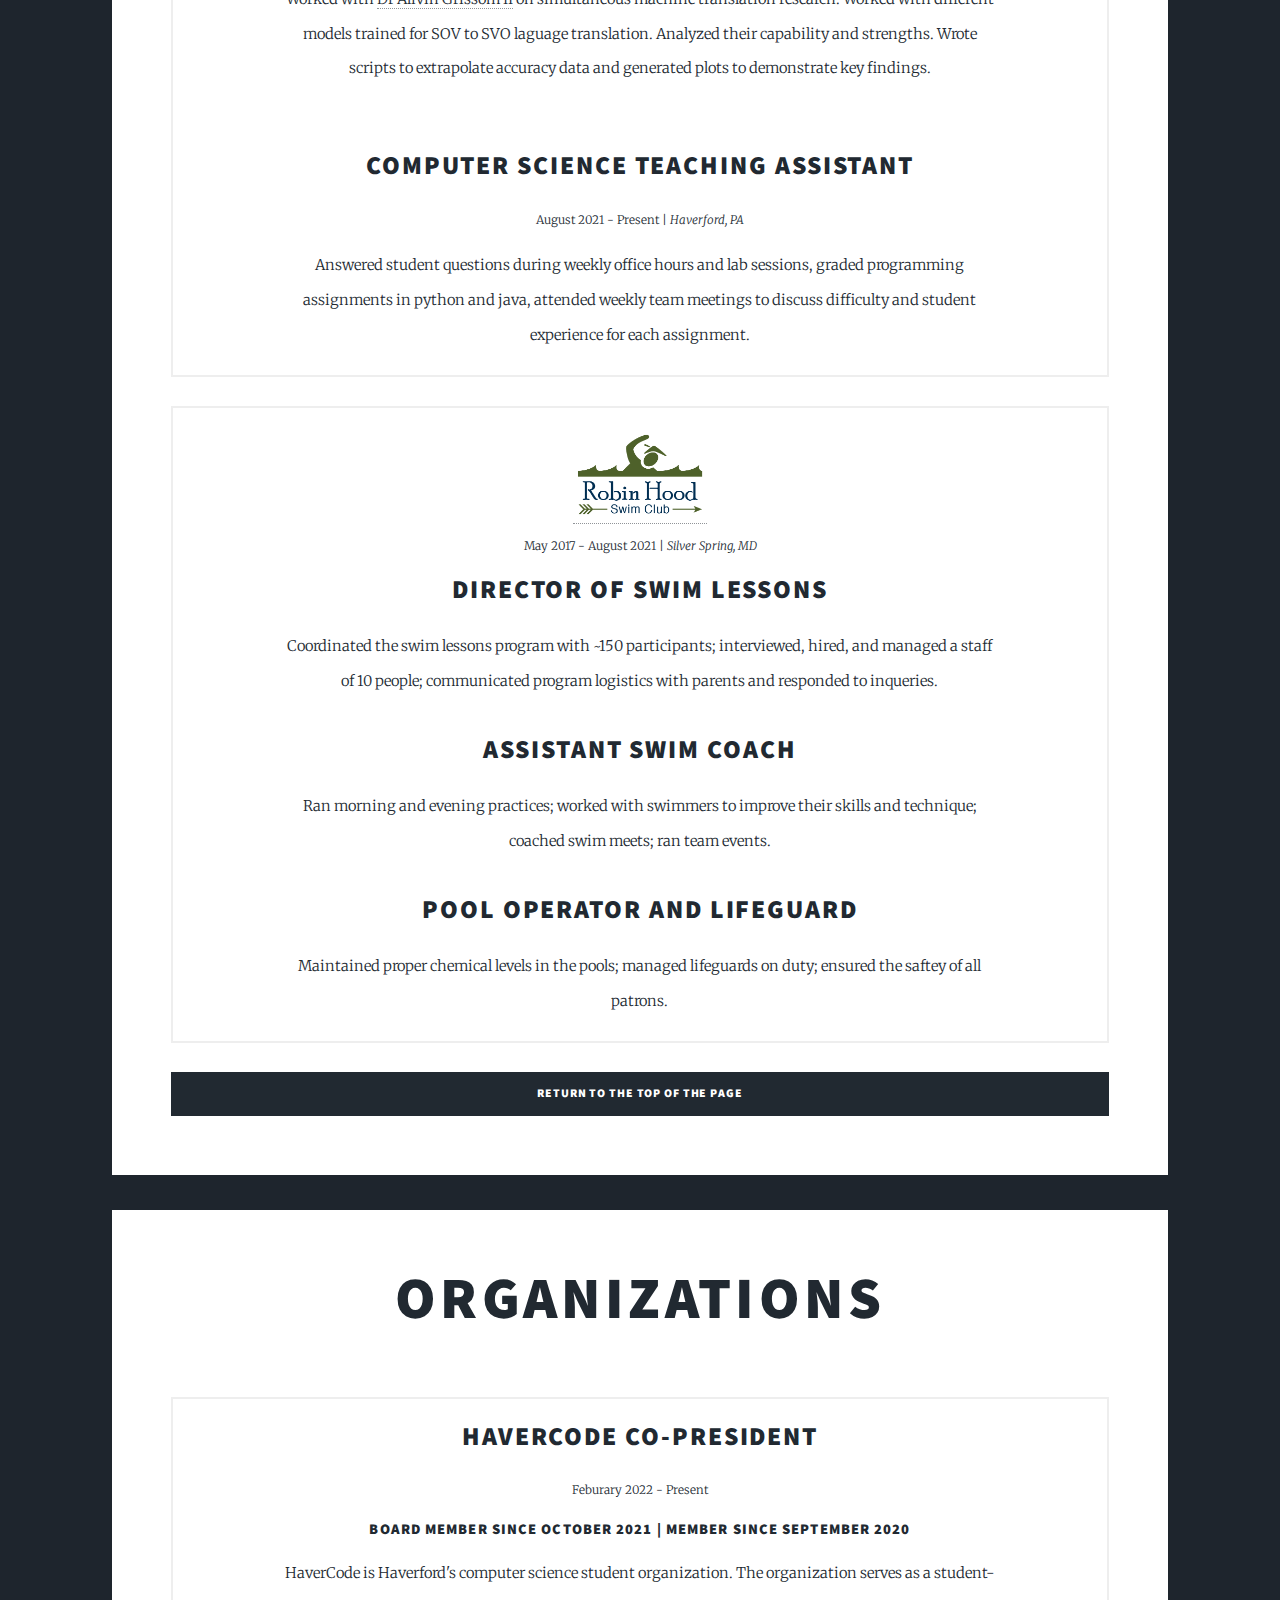
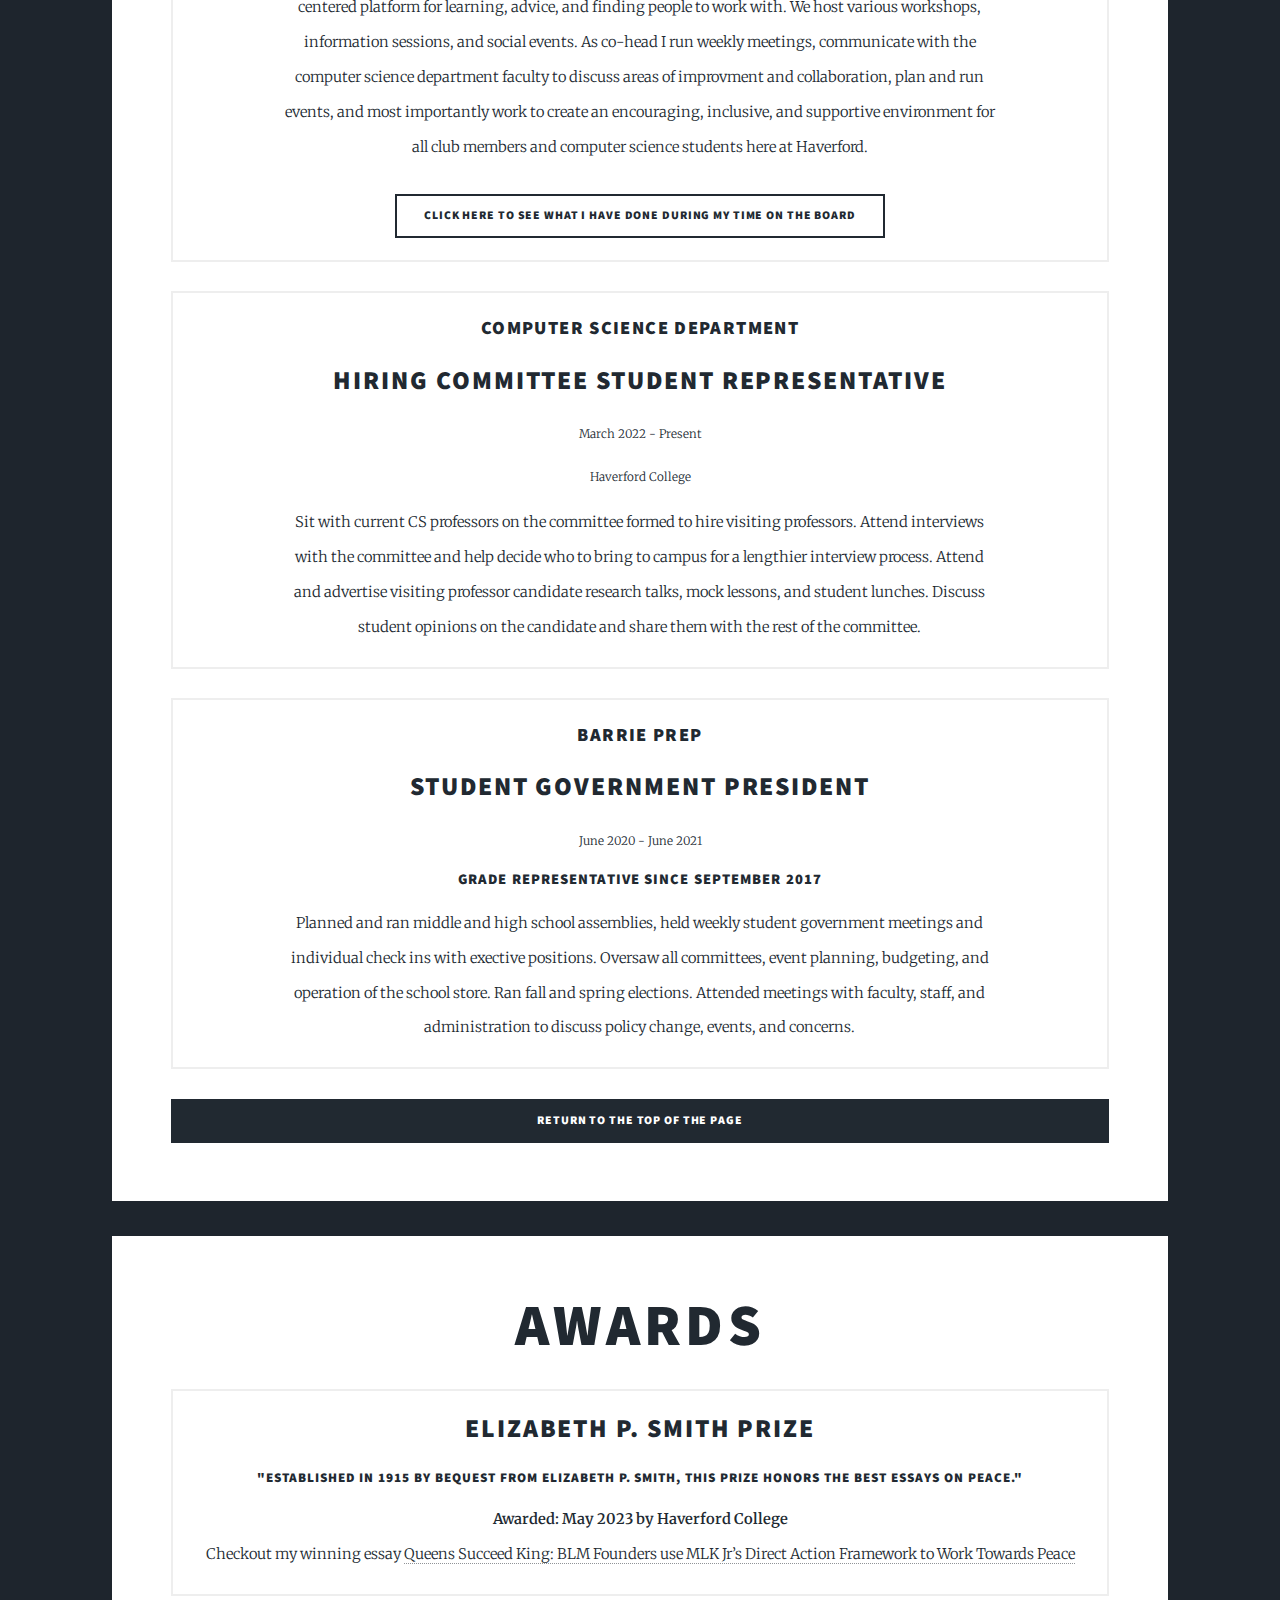
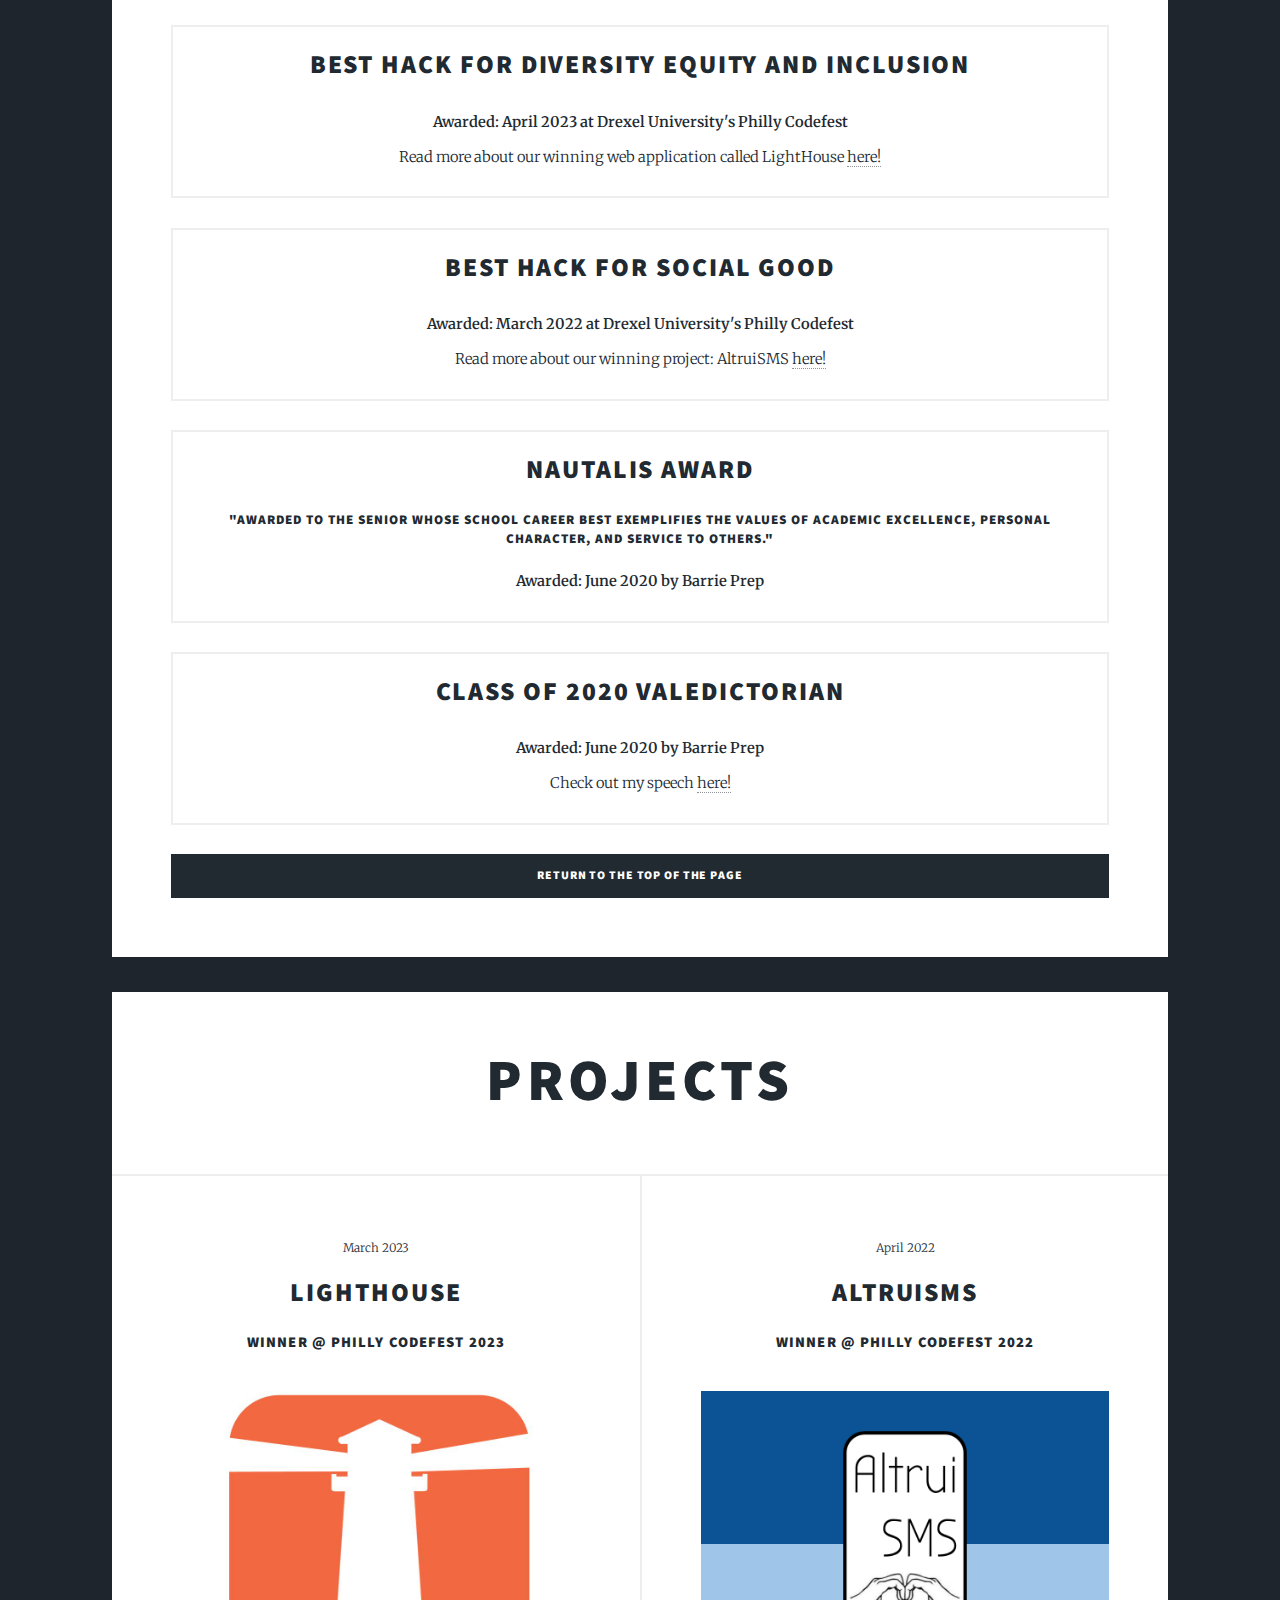
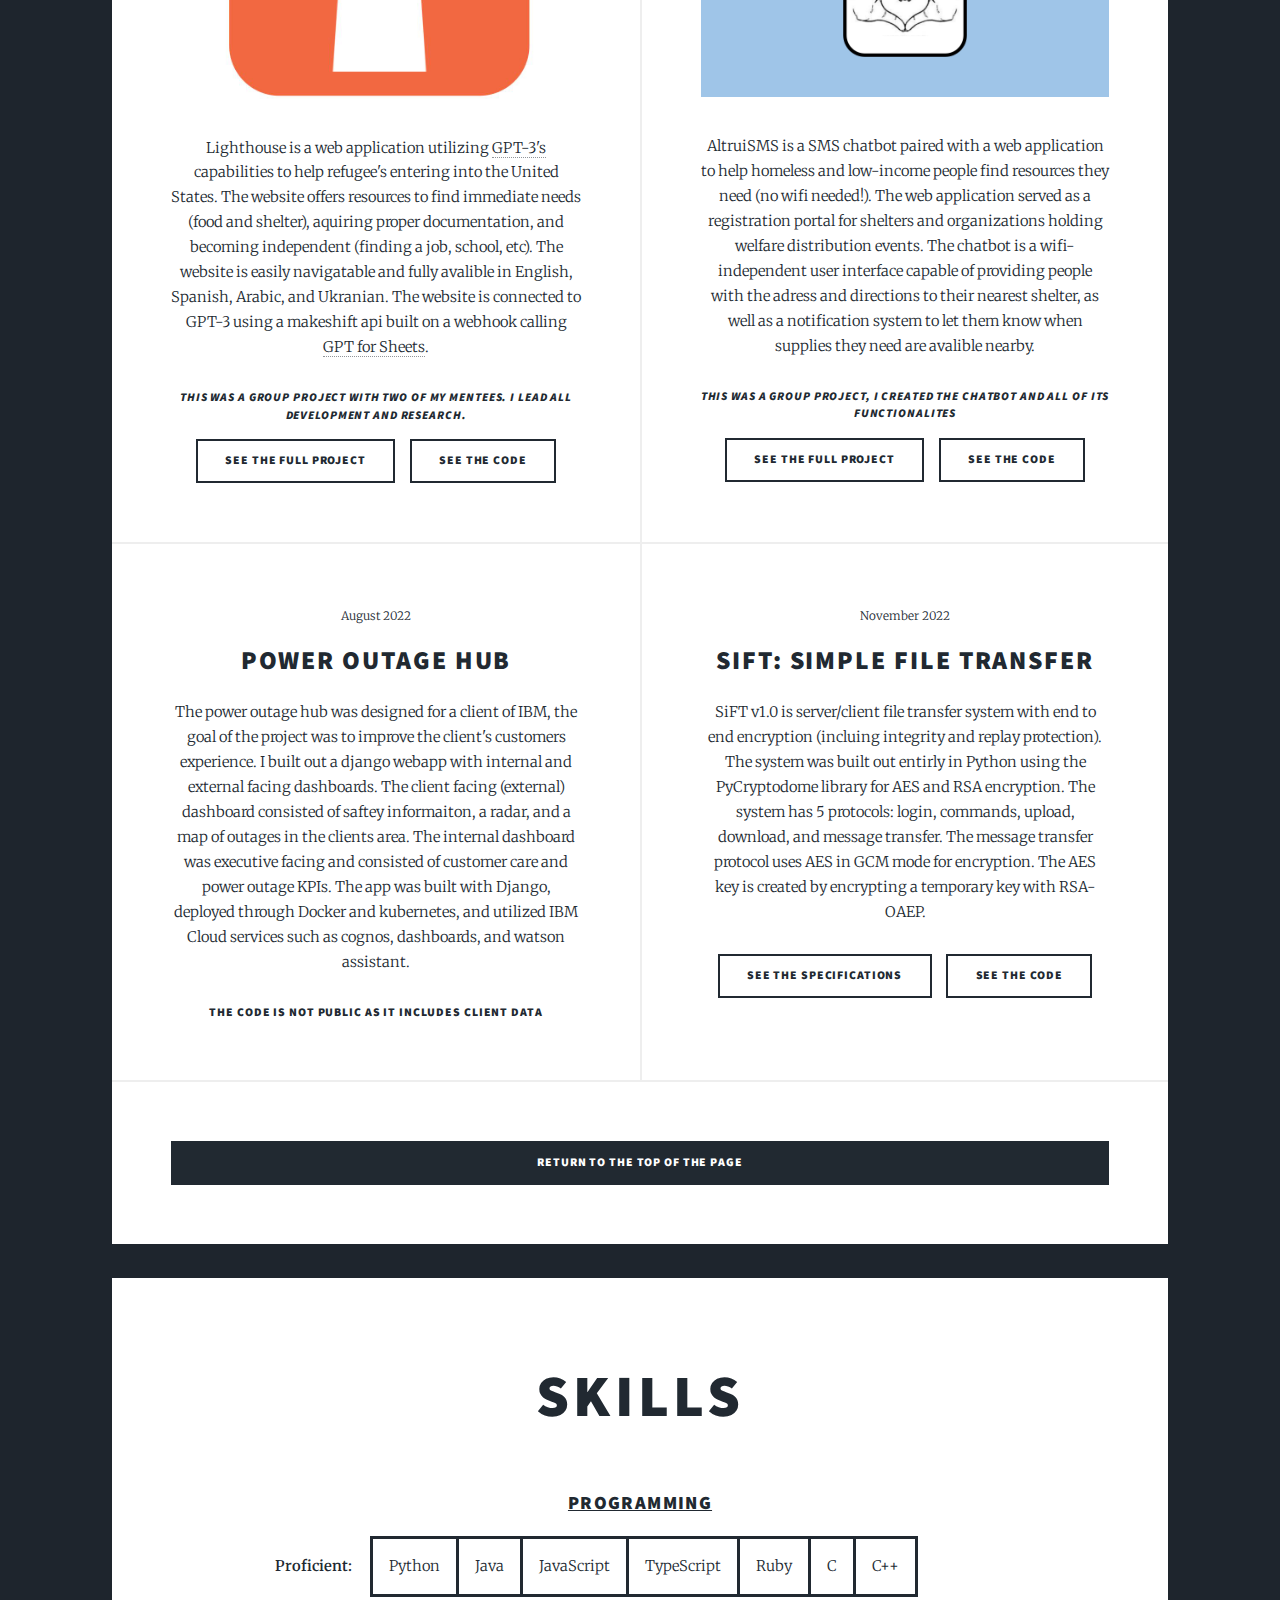
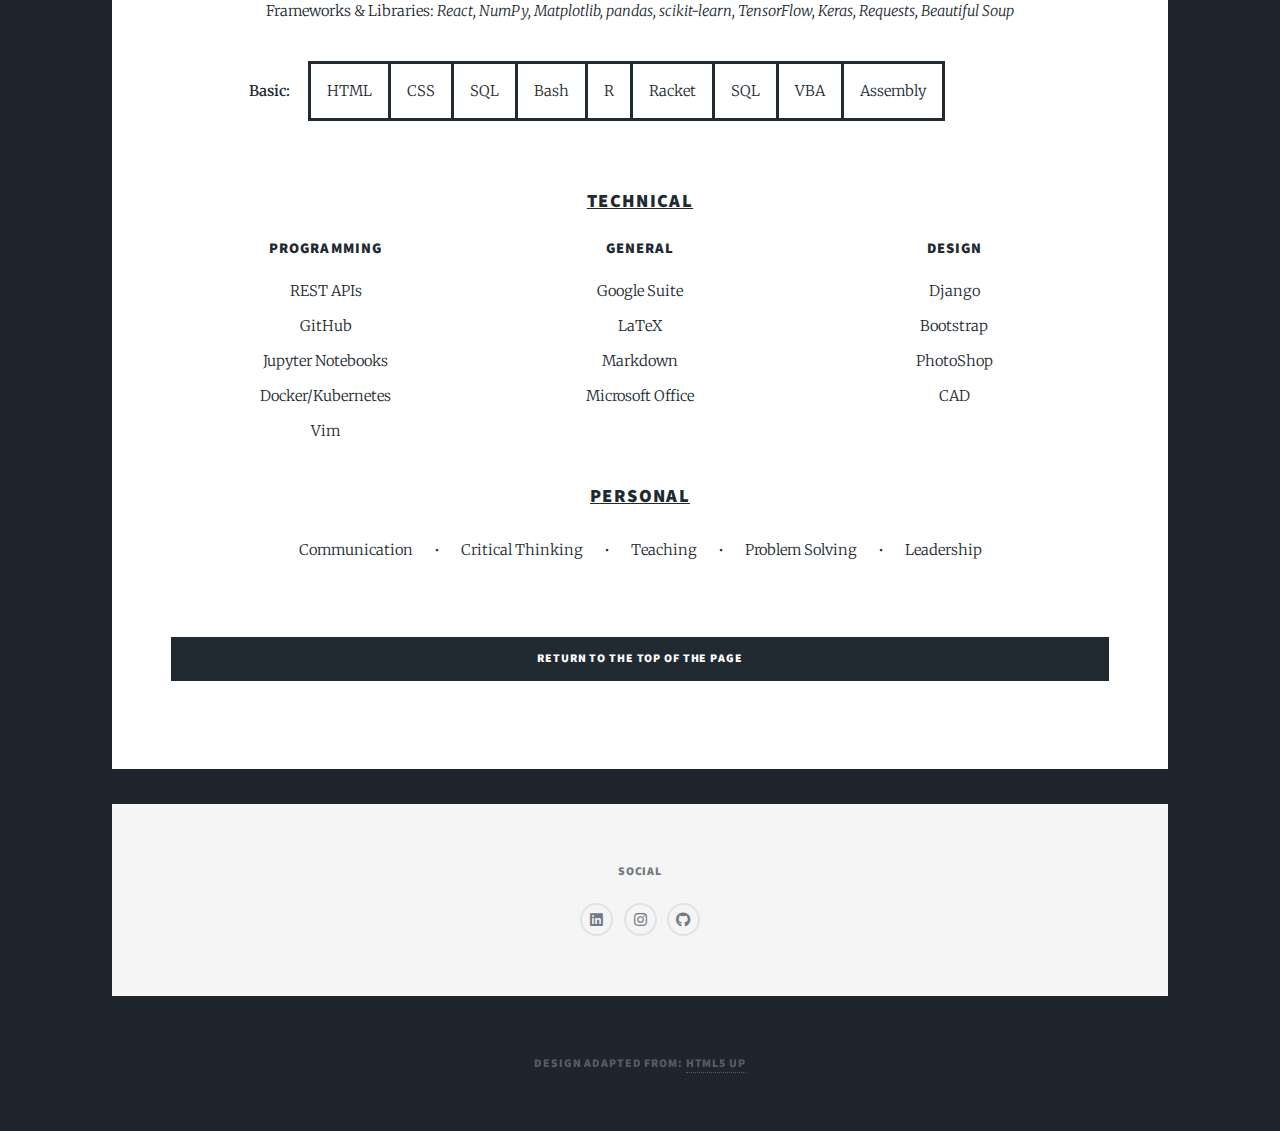
==== commit a103a127: "Update index.html" ====
--- a/index.html
+++ b/index.html
@@ -58,11 +58,8 @@
 								<h2>Who am I?</h2>
 							</header>
 							<span>
-								I am a senior at <a href="https://www.haverford.edu/" target="_blank">Haverford College</a> double majoring in computer science and religon (more specifically religion's influence on modern social ethics). This summer I interned at <a href="https://www.stripe.com/" target="_blank"> Stripe </a>, where I had the opportunity to create a product feature that is already being used by large clients. I chose computer science because of it's unique need for both strict logic and artistic creativity, and to this day it is what keeps me excited about the field. Religion, is shockingly similar, its foundation is ethical rather than logical, yet it inspires a similar need for creativity and imagination in order to craft arguments on how we should or can live together as humans. Outside of school I love playing basketball, teaching swim lessons, going to drag shows, and hanging out with my grandmother.
+								I graduated from <a href="https://www.haverford.edu/" target="_blank">Haverford College</a> with a double major  in computer science and religon (more specifically religion's influence on modern social ethics). I chose computer science because of it's unique need for both strict logic and artistic creativity, and to this day it is what keeps me excited about the field. Religion, is shockingly similar, its foundation is ethical rather than logical, yet it inspires a similar need for creativity and imagination in order to craft arguments for how we should or can live together as humans. My thesis in religion used Black feminist theory and queer theory to develop a new and more holistic understanding of the social practice of covering, and my thesis in computer science focused on video games designed to treat/prevent dyslexia. In my free time I like to read (primarily black feminist queer and abolitionist literature), lift, play basketball, teach, and go to drag shows.    
 							</span>
-							<!-- <span>
-                I am a rising senior at <a href="https://www.haverford.edu/" target="_blank">Haverford College</a> double majoring in computer science and religon (more specifically religion's influence on modern social ethics). I am also pursuing my Masters in Robotics and AI from the <a href="https://www.upenn.edu/" target="_blank">University of Pennsylvania</a>, and am conducting research in socially reponsible AI as part of a program hosted by <a href="https://research.google/" target="_blank">Google Research</a> and <a href="https://www.brown.edu" target="_blank">Brown University</a>. I chose computer science because of it's unique need for both strict logic and artistic creativity, and to this day it is what keeps me excited about the field. Outside of school I love playing basketball, teaching swim lessons, going to drag shows, and spending time with my grandmother and girlfriend.
-              </span> -->
 							<br/> <br/>
 						</section>
 					</div>
@@ -82,7 +79,7 @@
 											<tr>
 												<td><h3><a href="https://www.haverford.edu/" target="_blank">Haverford College</a></h3>
 													<em>Haverford, PA</em><br>
-											  	Majors in Computer Science and Religion - Expected: May 2024</td>
+											  	Majors in Computer Science and Religion - May 2024</td>
 											</tr>
 											<tr>
 												<td><h3><a href="https://www.ait-budapest.com/" target="_blank">Aquincum Institute of Technology</a></h3>
@@ -119,7 +116,7 @@
 												<span class="date">May 2023 - August 2023  |  <i>Seattle, WA</i></span>
 											</header>
 											<ul class="actions special">
-												<span> I am building a product feature that allows for filtering and pivoting of downloadable reports. The feature is full-stack, with the UI being build in React using typescript, and the backend and datajobs in ruby and SQL. The feature is already deployed and being used by Stripe clients.  </span>
+												<span> Built a product feature that allows for filtering and pivoting of downloadable reports. The feature is full-stack, with the UI being build in React using typescript, and the backend and datajobs in ruby and SQL. The feature is already deployed and being used by Stripe clients.  </span>
 											</ul>
 										</div>
 									</article>
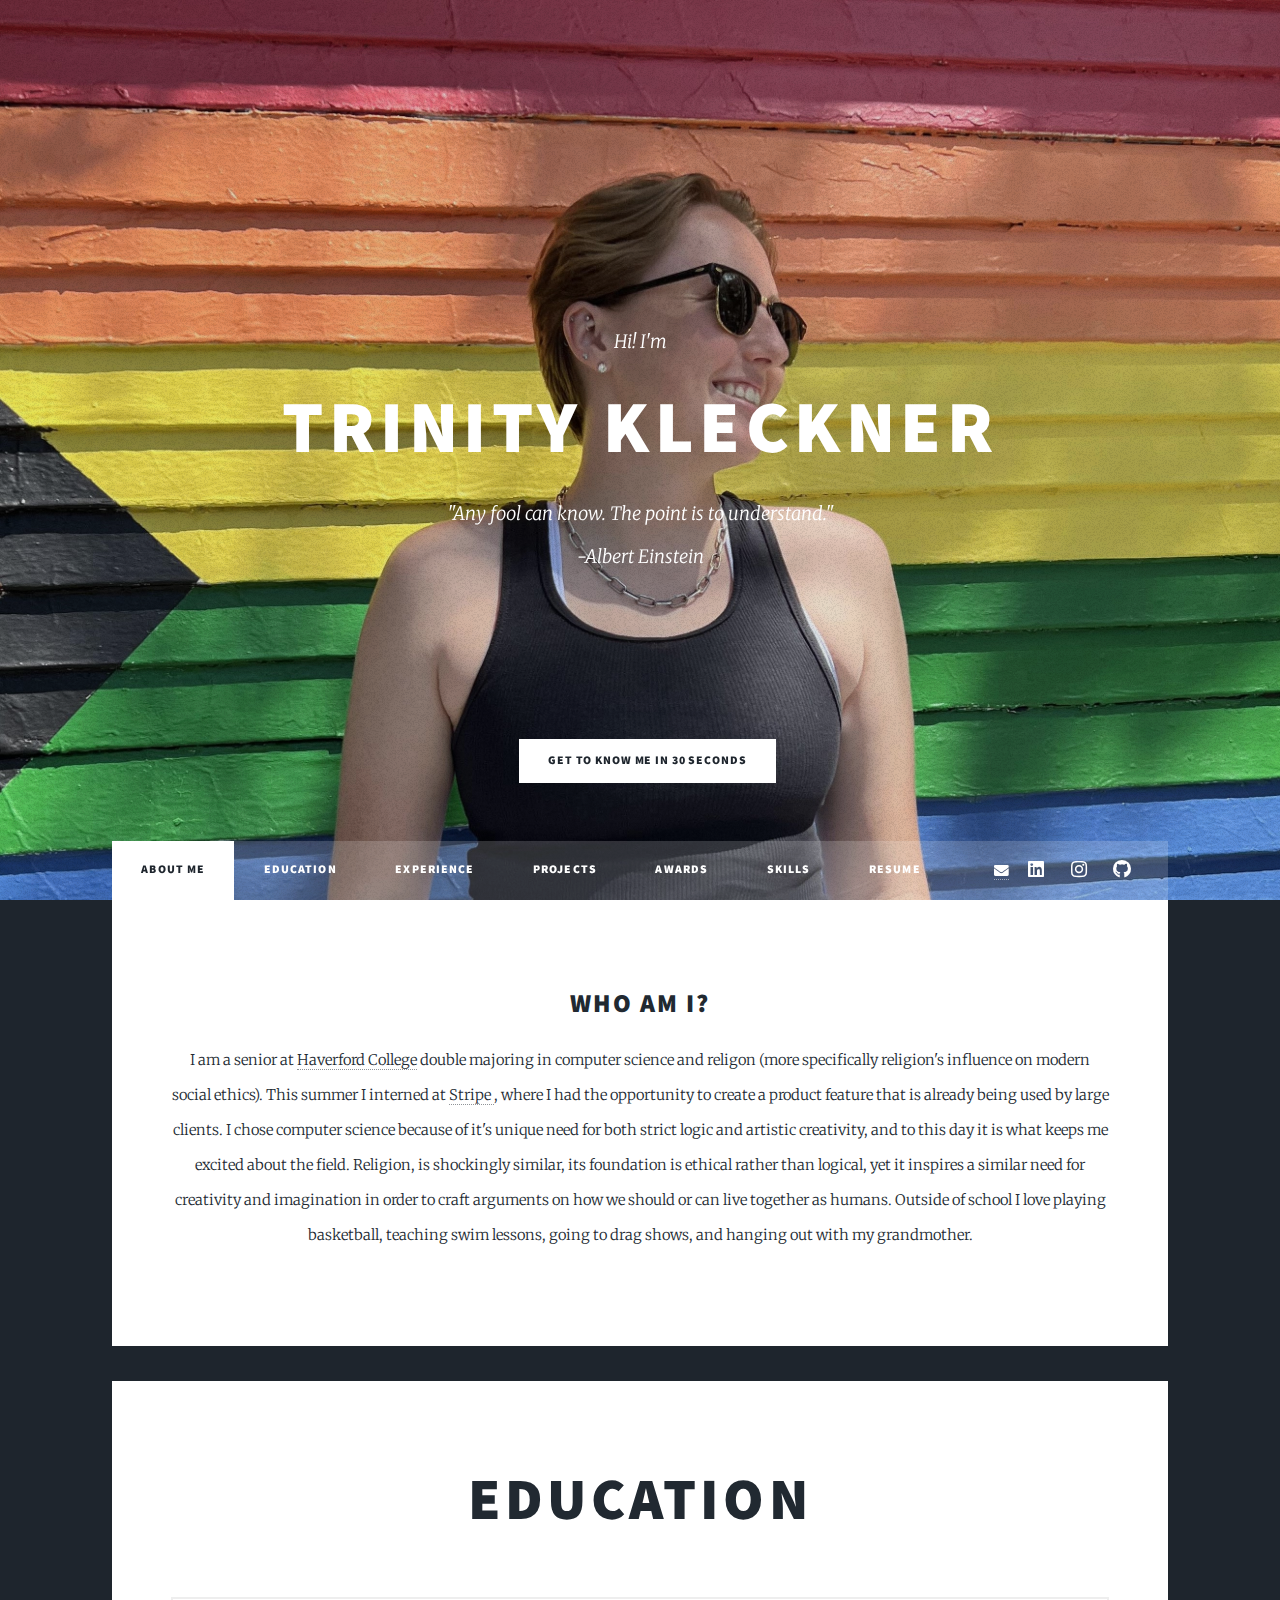
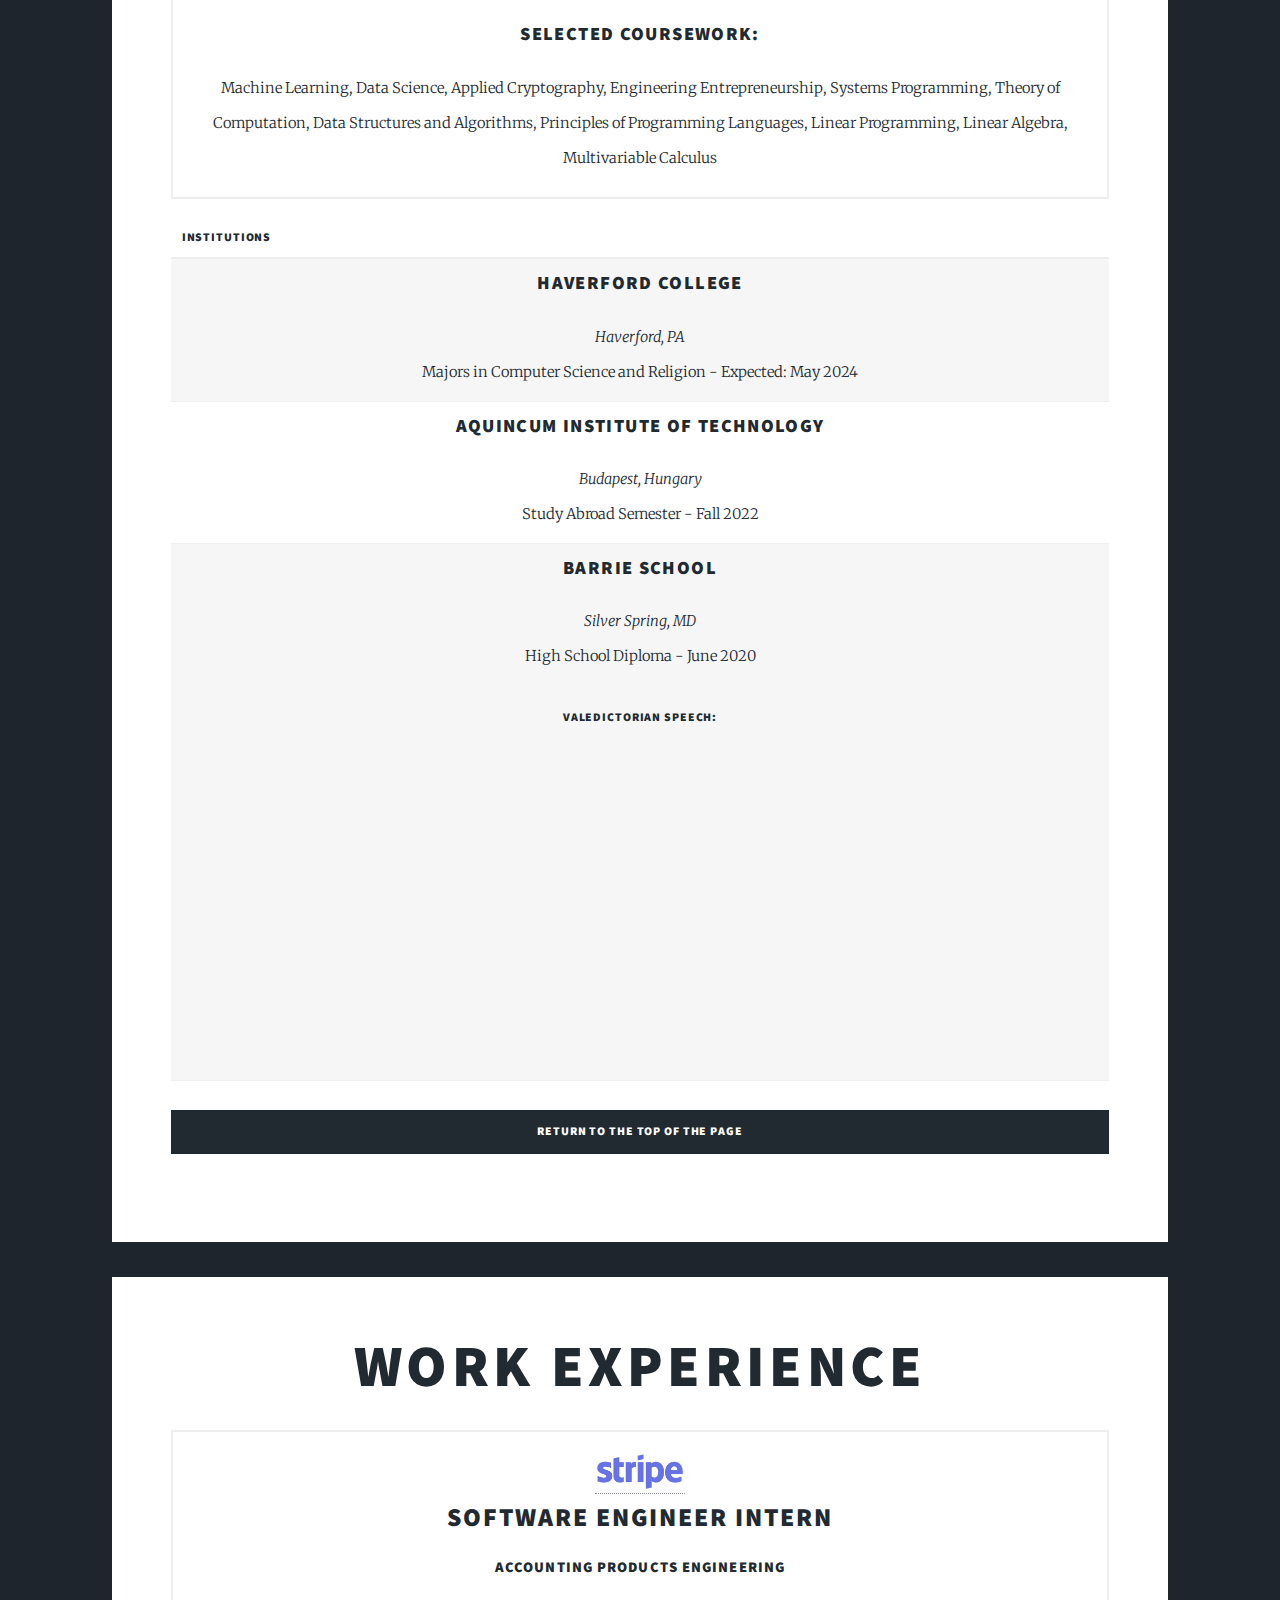
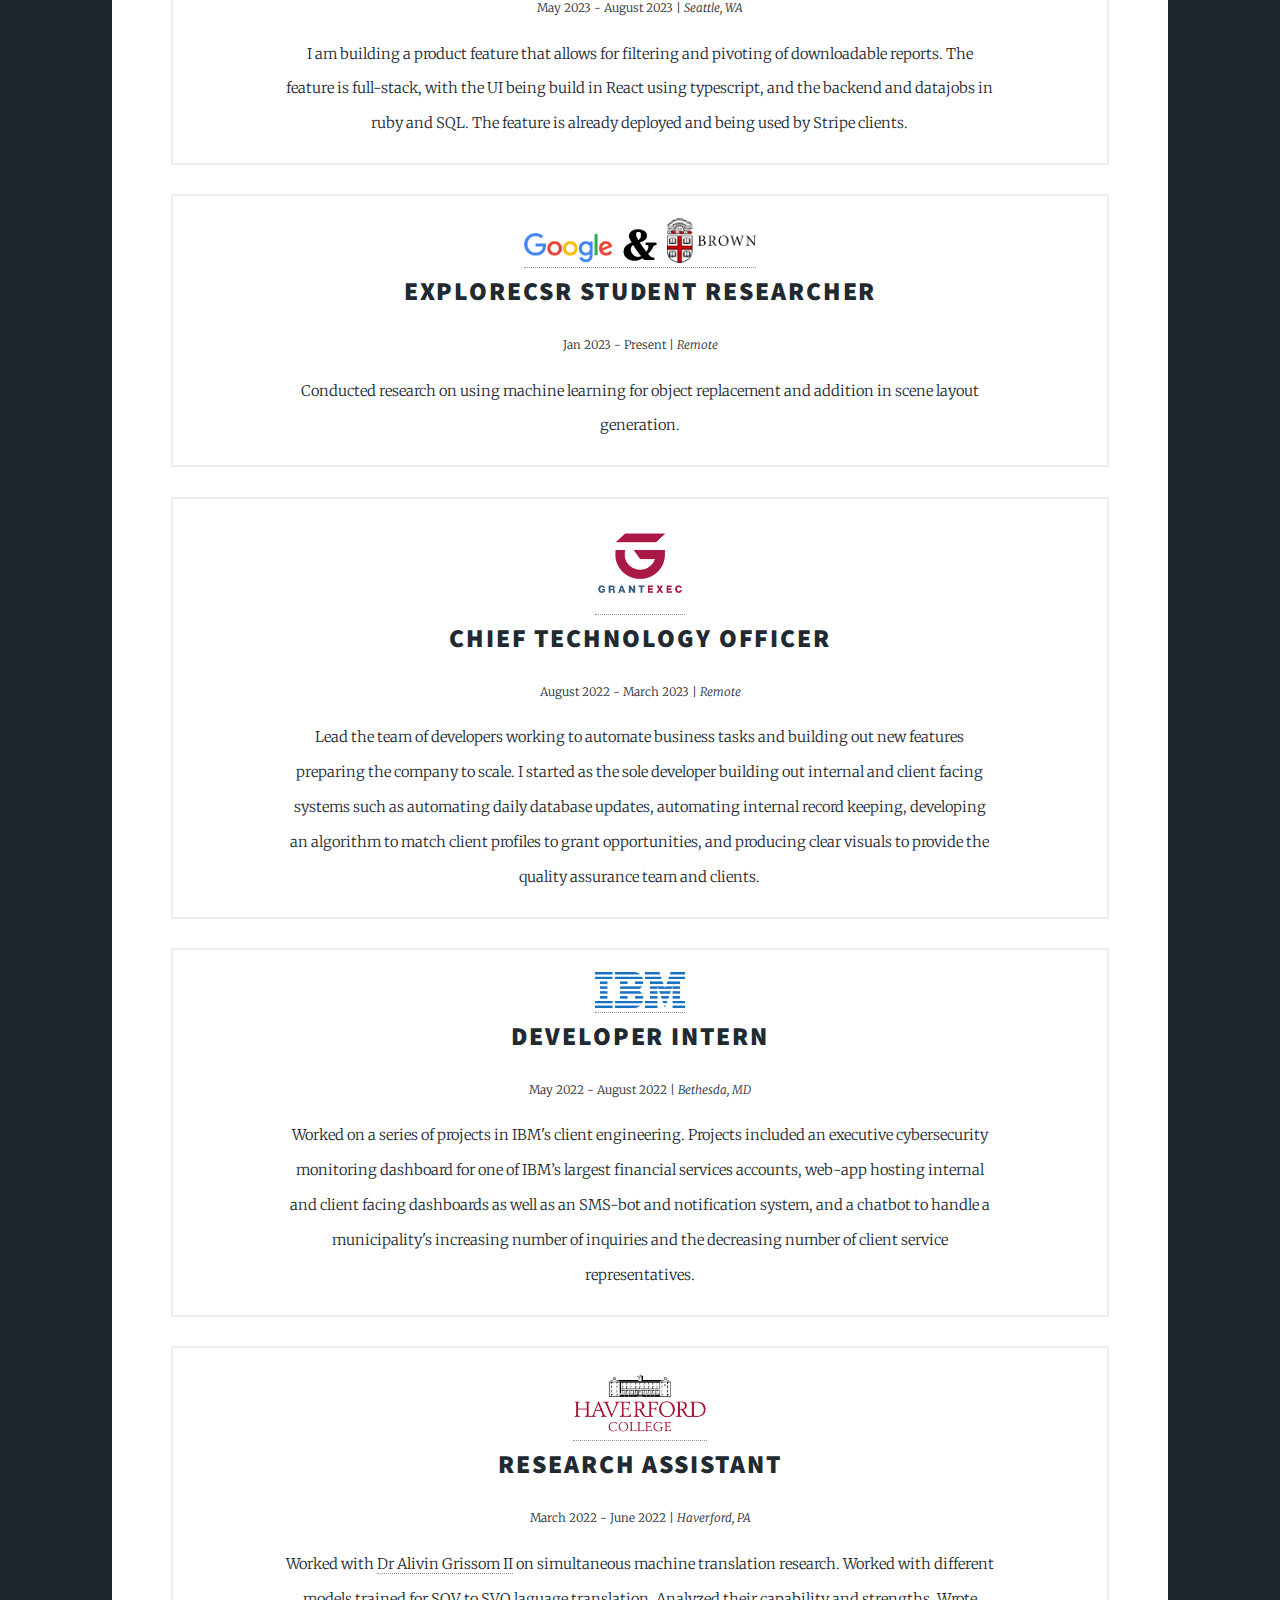
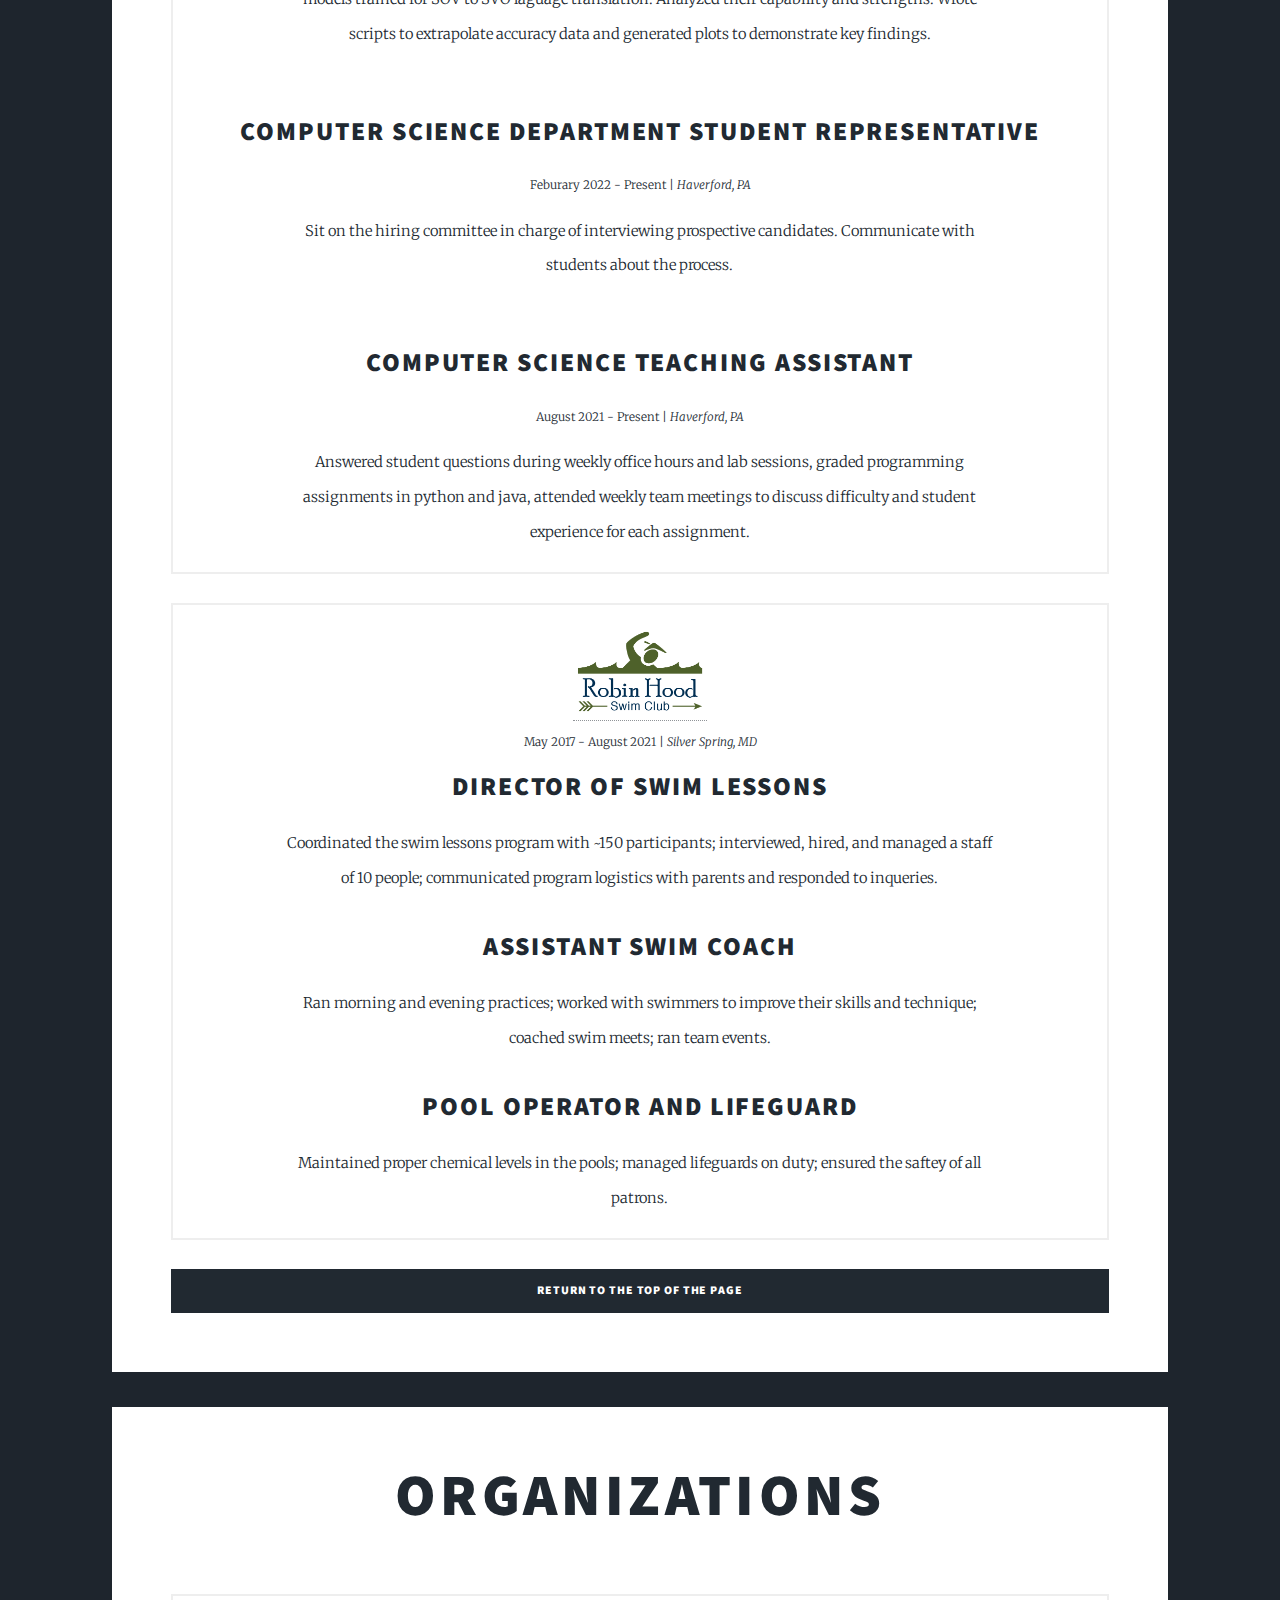
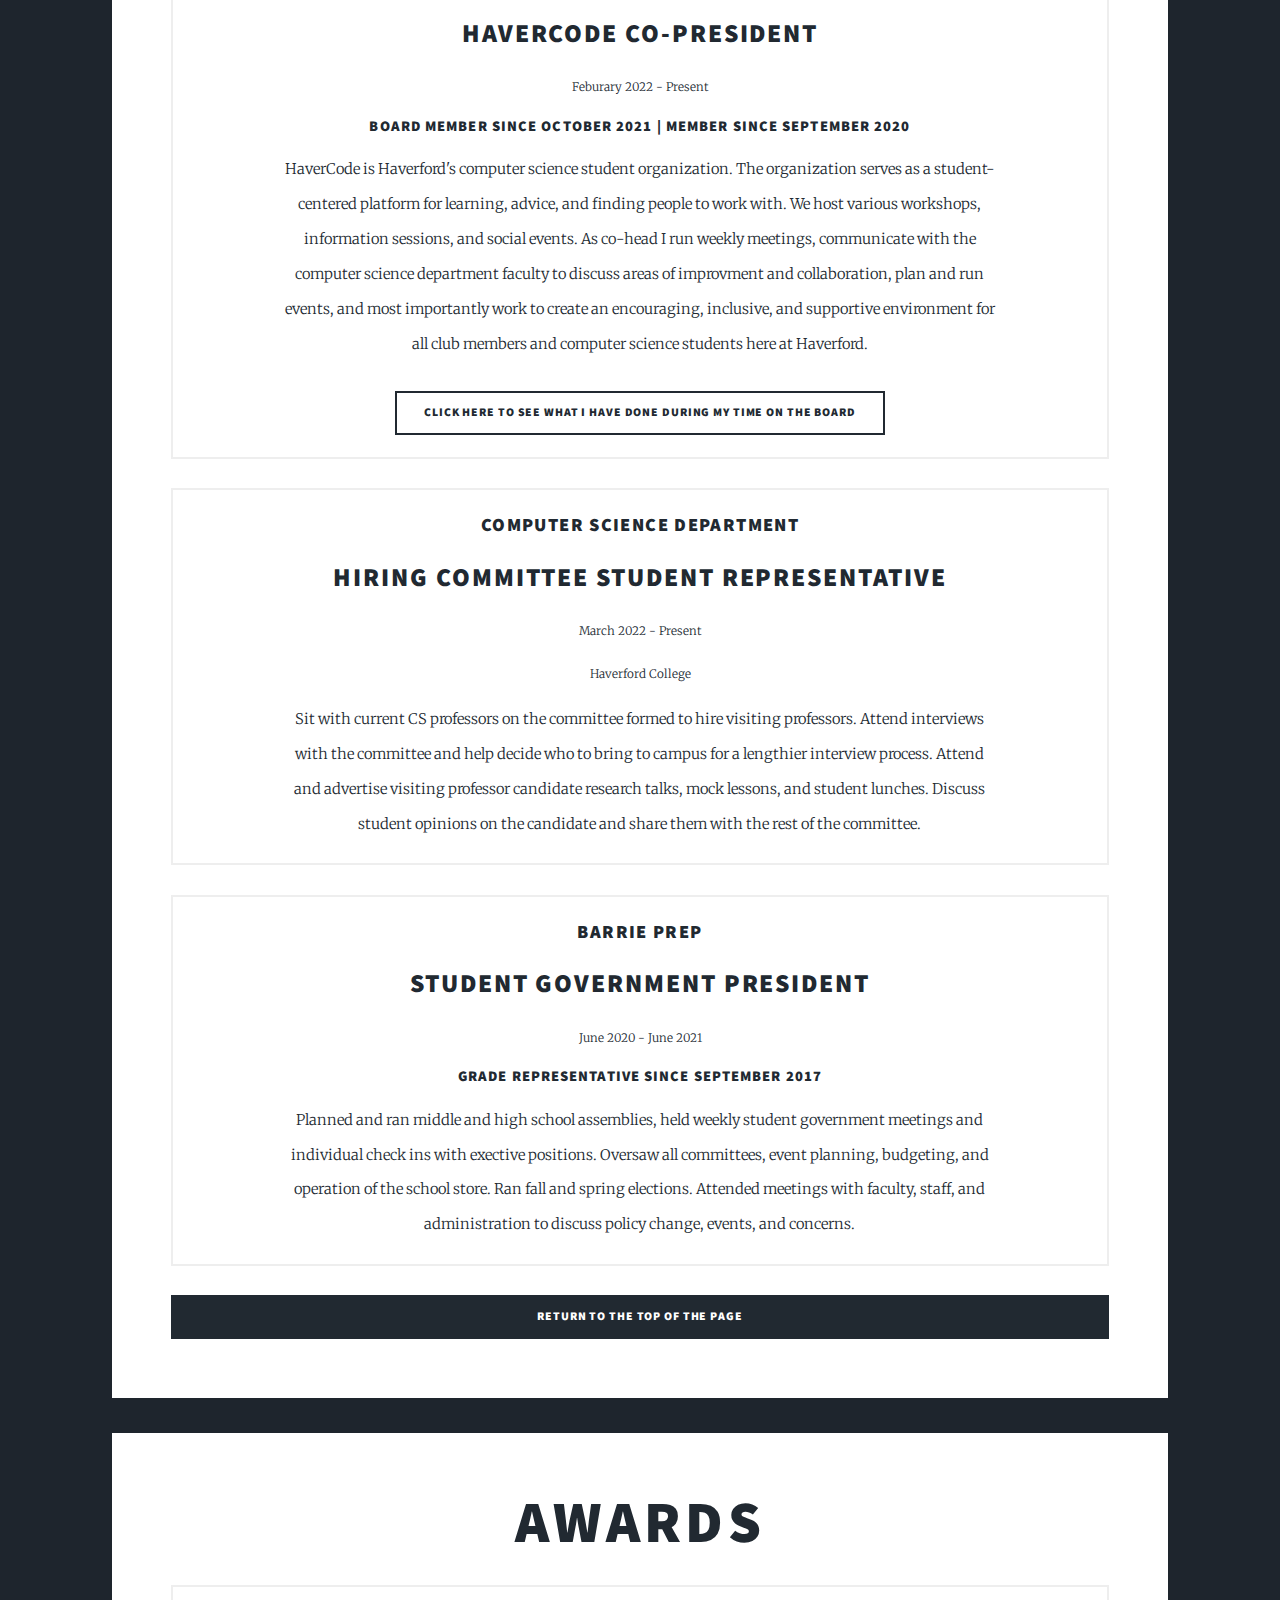
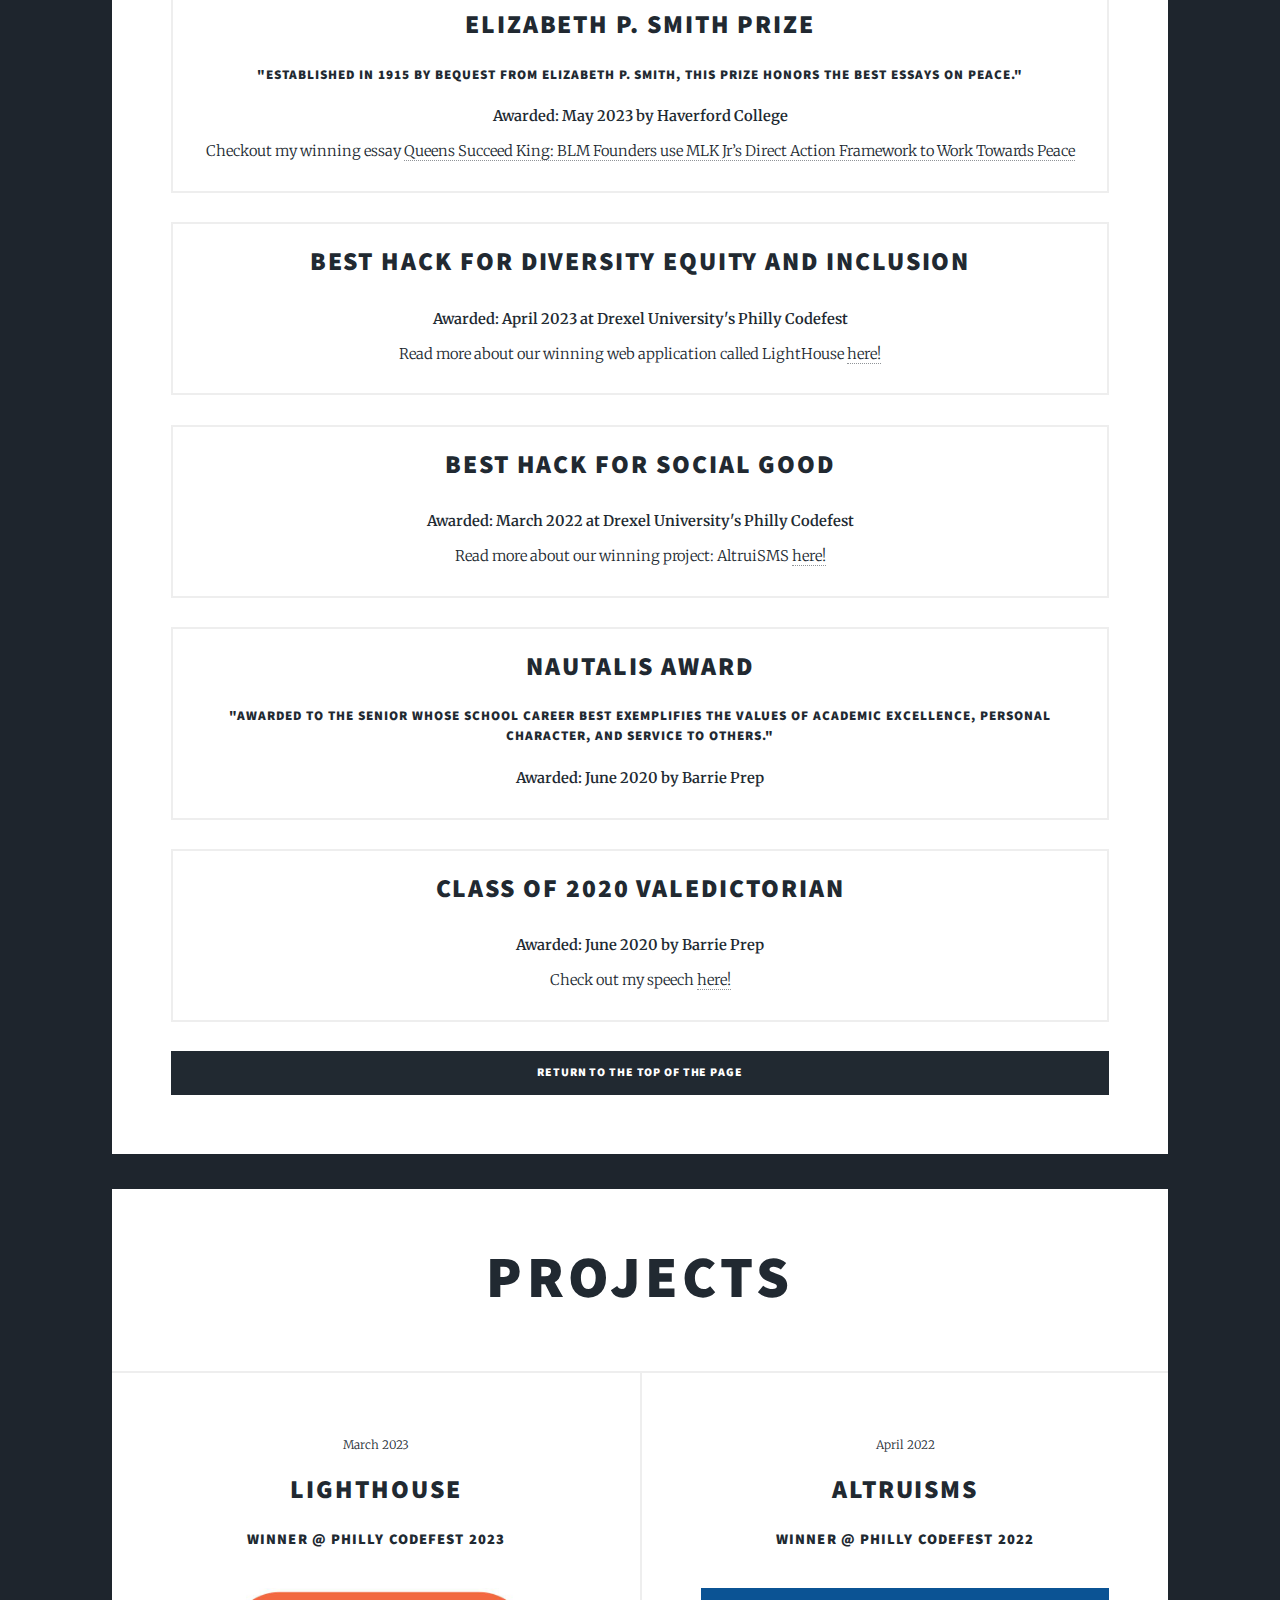
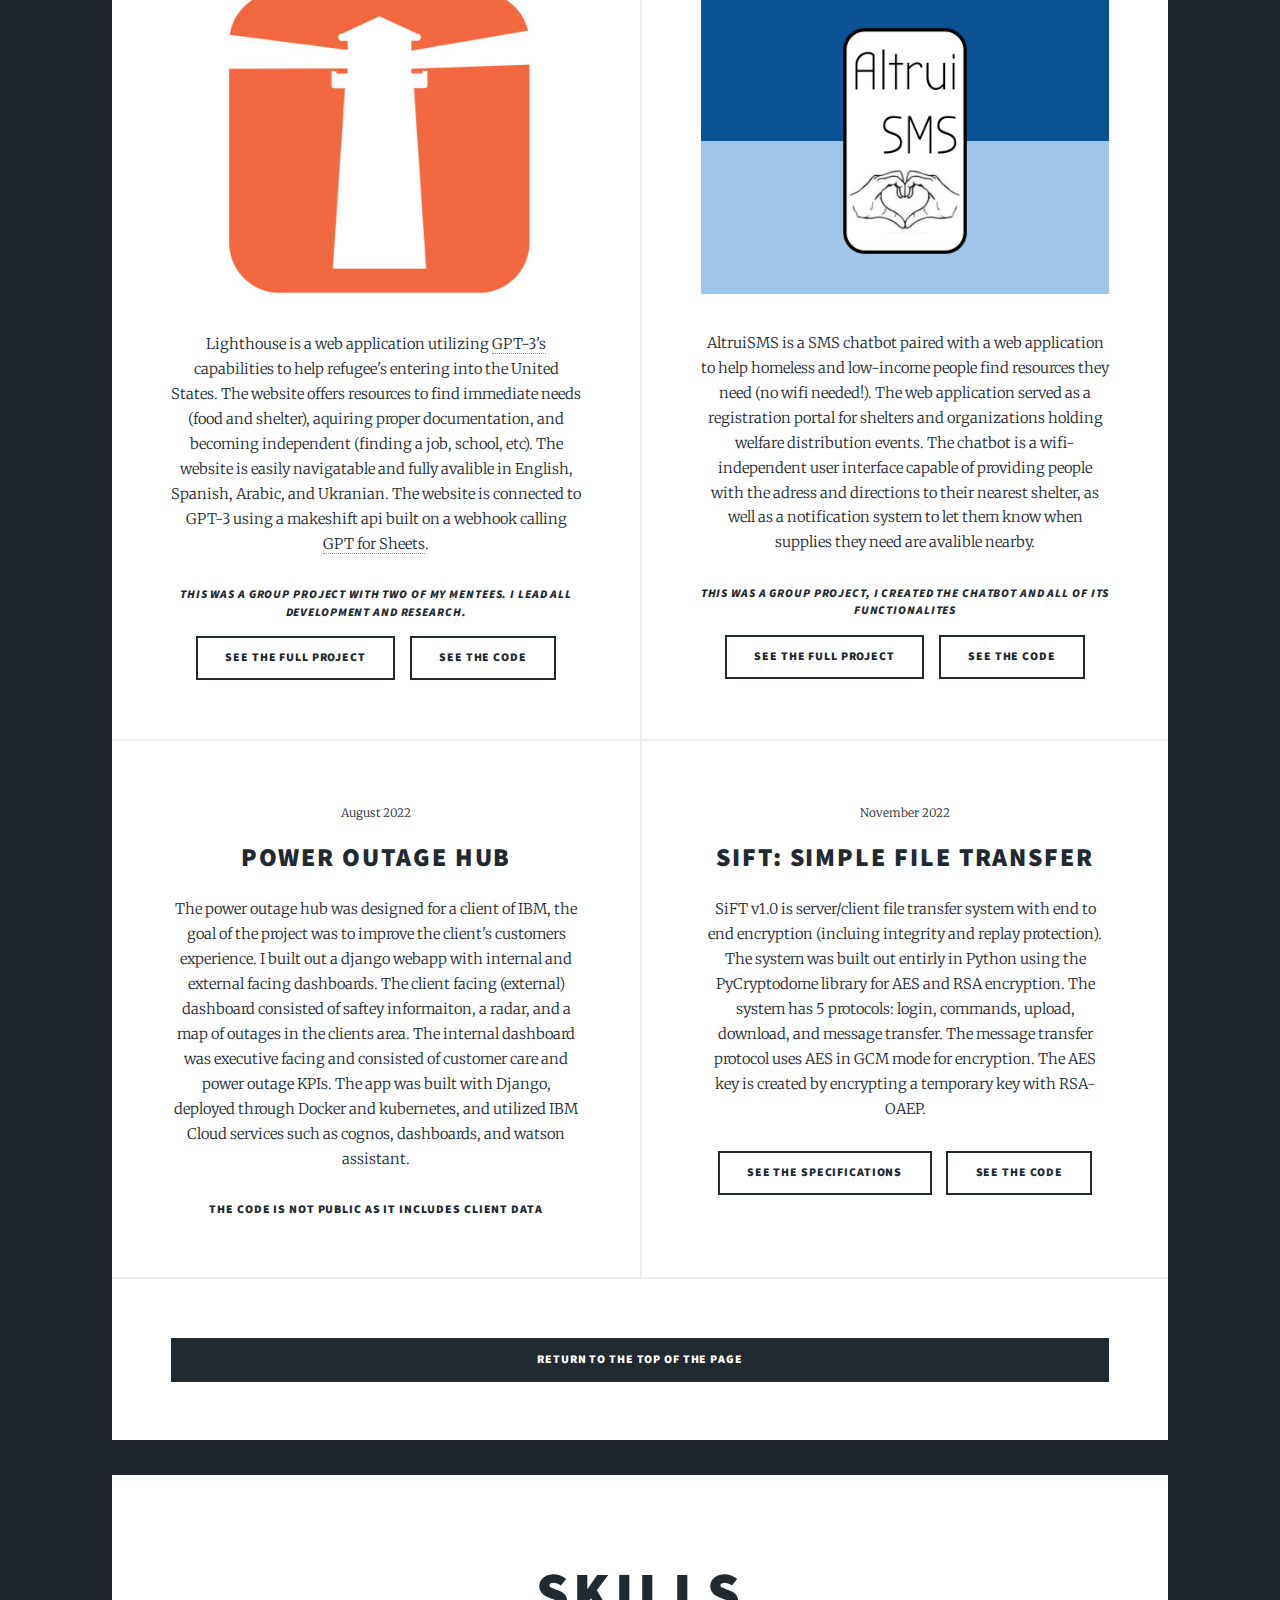
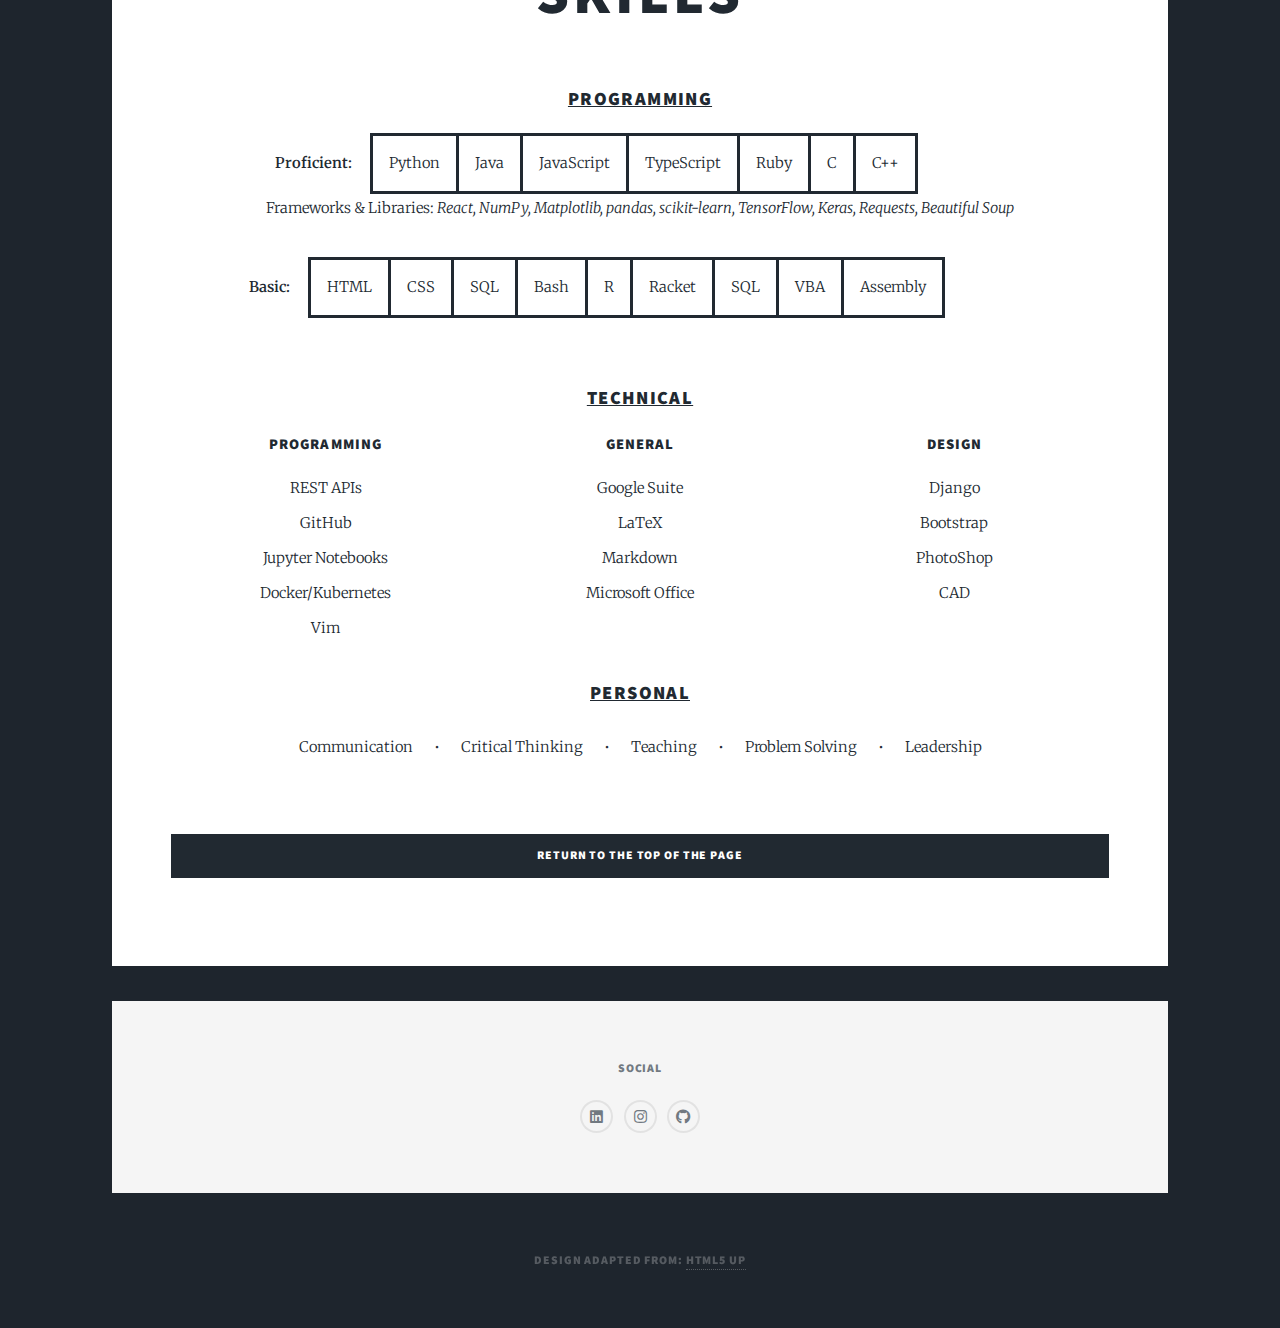
==== commit c33360c8: "idk" ====
--- a/index.html
+++ b/index.html
@@ -58,7 +58,7 @@
 								<h2>Who am I?</h2>
 							</header>
 							<span>
-								I graduated from <a href="https://www.haverford.edu/" target="_blank">Haverford College</a> with a double major  in computer science and religon (more specifically religion's influence on modern social ethics). I chose computer science because of it's unique need for both strict logic and artistic creativity, and to this day it is what keeps me excited about the field. Religion, is shockingly similar, its foundation is ethical rather than logical, yet it inspires a similar need for creativity and imagination in order to craft arguments for how we should or can live together as humans. My thesis in religion used Black feminist theory and queer theory to develop a new and more holistic understanding of the social practice of covering, and my thesis in computer science focused on video games designed to treat/prevent dyslexia. In my free time I like to read (primarily black feminist queer and abolitionist literature), lift, play basketball, teach, and go to drag shows.    
+								I am a senior at <a href="https://www.haverford.edu/" target="_blank">Haverford College</a> double majoring in computer science and religon (more specifically religion's influence on modern social ethics). This summer I interned at <a href="https://www.stripe.com/" target="_blank"> Stripe </a>, where I had the opportunity to create a product feature that is already being used by large clients. I chose computer science because of it's unique need for both strict logic and artistic creativity, and to this day it is what keeps me excited about the field. Religion, is shockingly similar, its foundation is ethical rather than logical, yet it inspires a similar need for creativity and imagination in order to craft arguments on how we should or can live together as humans. Outside of school I love playing basketball, teaching swim lessons, going to drag shows, and hanging out with my grandmother.
 							</span>
 							<br/> <br/>
 						</section>
@@ -79,7 +79,7 @@
 											<tr>
 												<td><h3><a href="https://www.haverford.edu/" target="_blank">Haverford College</a></h3>
 													<em>Haverford, PA</em><br>
-											  	Majors in Computer Science and Religion - May 2024</td>
+											  	Majors in Computer Science and Religion - Expected: May 2024</td>
 											</tr>
 											<tr>
 												<td><h3><a href="https://www.ait-budapest.com/" target="_blank">Aquincum Institute of Technology</a></h3>
@@ -116,7 +116,7 @@
 												<span class="date">May 2023 - August 2023  |  <i>Seattle, WA</i></span>
 											</header>
 											<ul class="actions special">
-												<span> Built a product feature that allows for filtering and pivoting of downloadable reports. The feature is full-stack, with the UI being build in React using typescript, and the backend and datajobs in ruby and SQL. The feature is already deployed and being used by Stripe clients.  </span>
+												<span> I am building a product feature that allows for filtering and pivoting of downloadable reports. The feature is full-stack, with the UI being build in React using typescript, and the backend and datajobs in ruby and SQL. The feature is already deployed and being used by Stripe clients.  </span>
 											</ul>
 										</div>
 									</article>
@@ -168,6 +168,14 @@
 										</ul>
                     <br/>
 										<header>
+											<h2>Computer Science Department Student Representative</h2>
+											<span class="date">Feburary 2022 - Present  |  <i>Haverford, PA</i> </span>
+										</header>
+										<ul class="actions special">
+											<span> Sit on the hiring committee in charge of interviewing prospective candidates. Communicate with students about the process. </span>
+										</ul>
+										<br/>
+										<header>
 											<h2>Computer Science Teaching Assistant</h2>
 											<span class="date">August 2021 - Present  |  <i>Haverford, PA</i> </span>
 										</header>
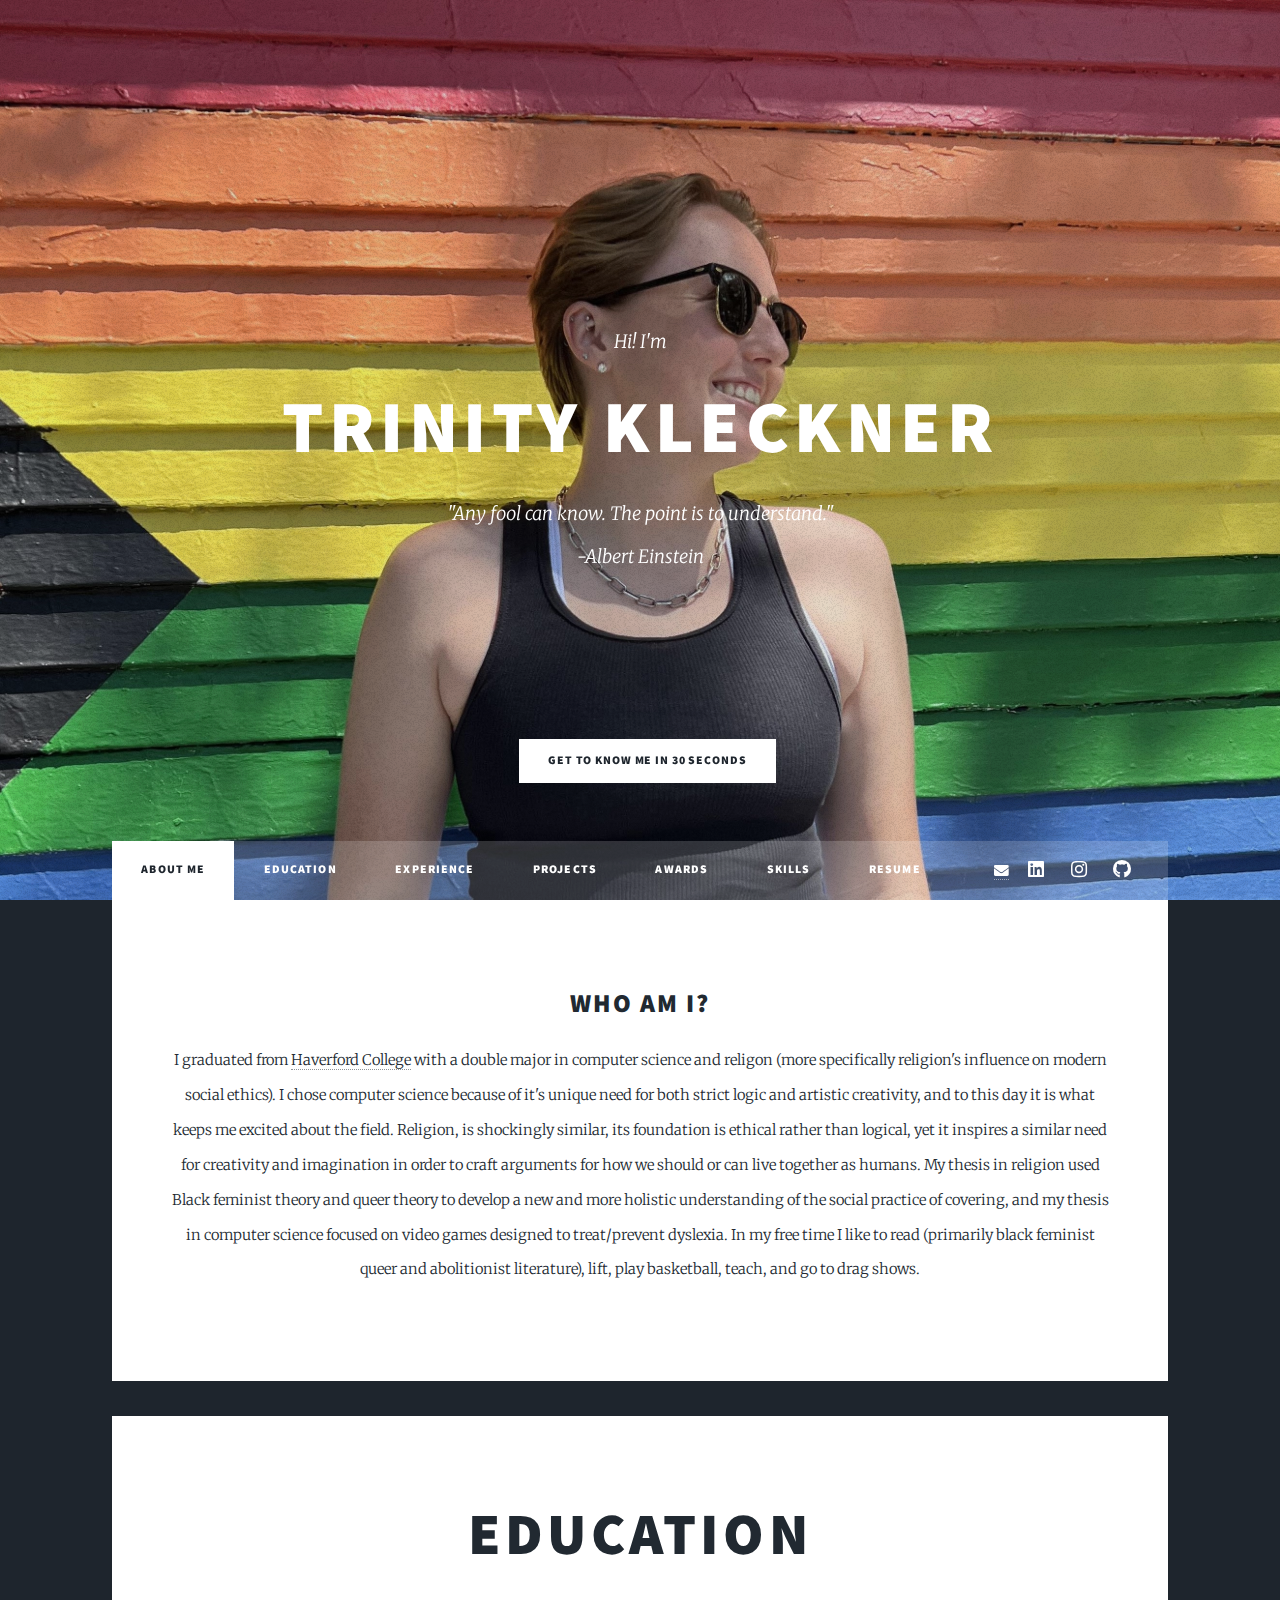
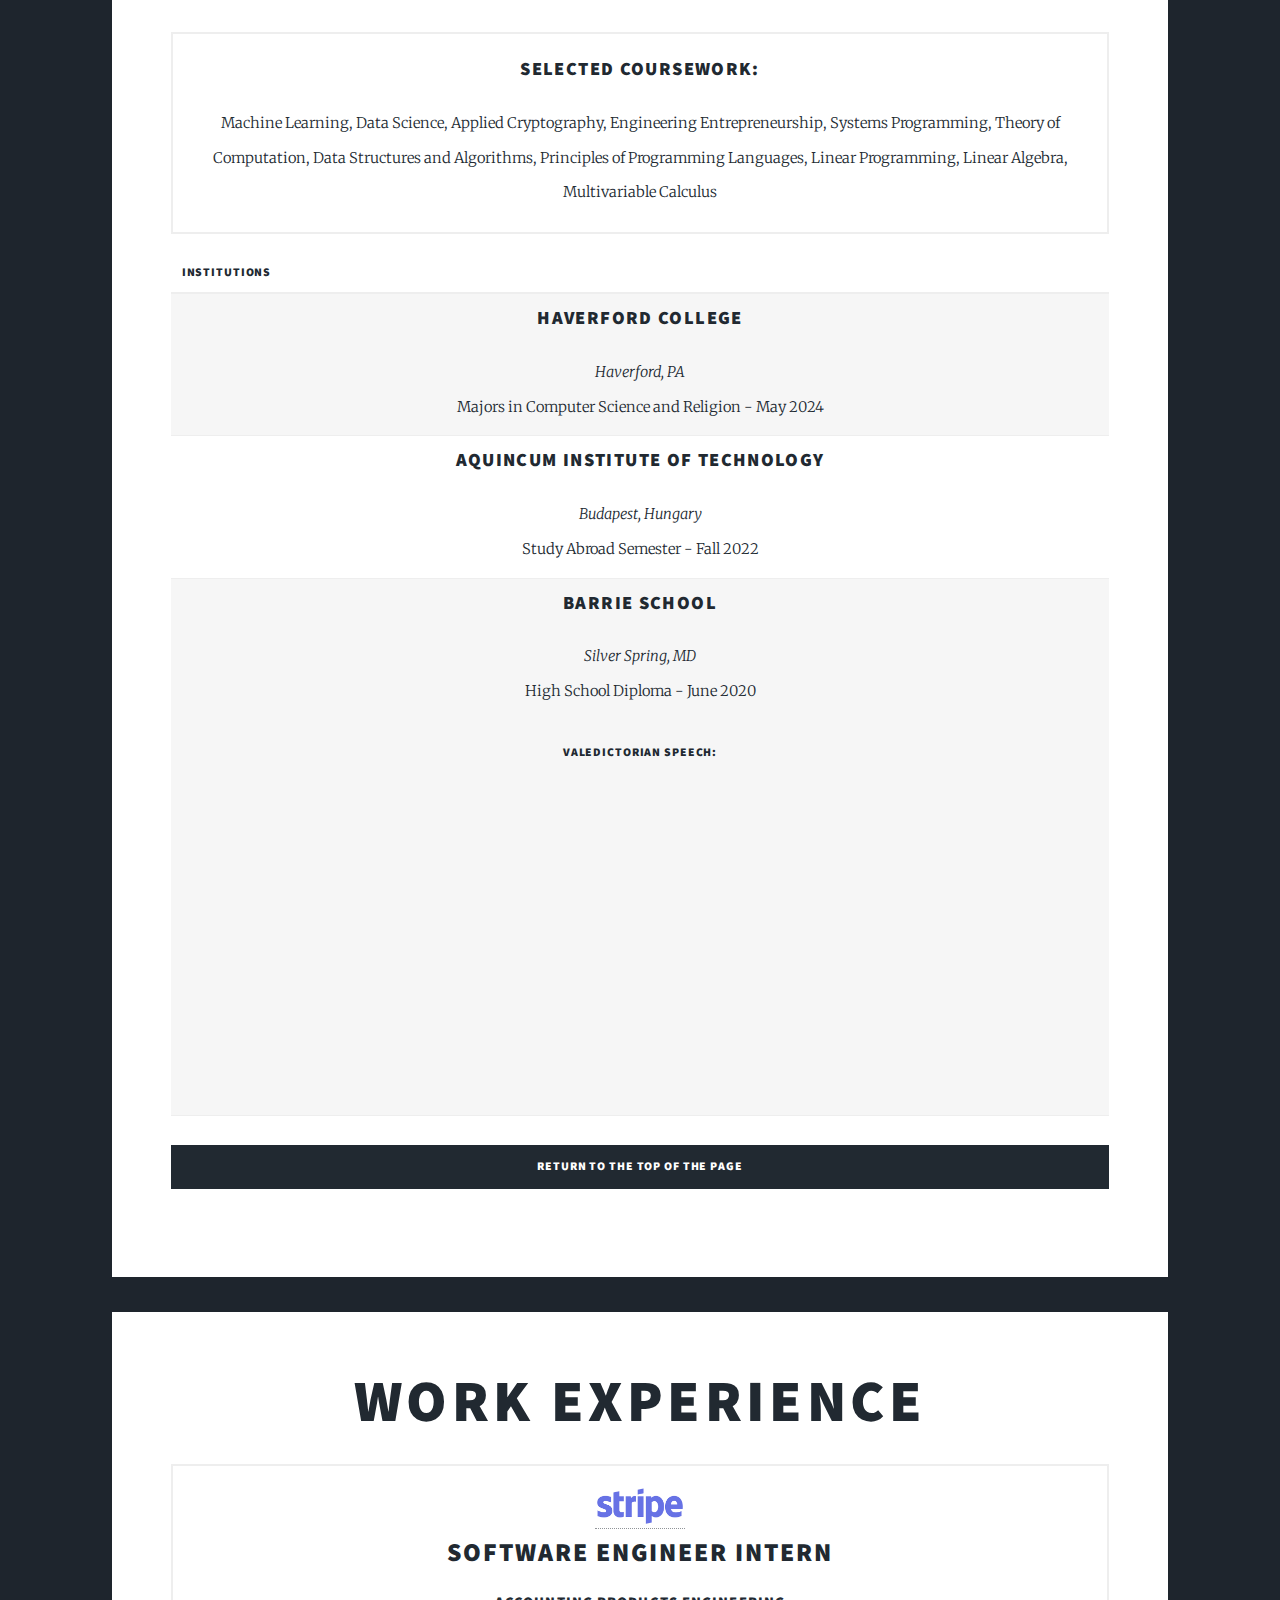
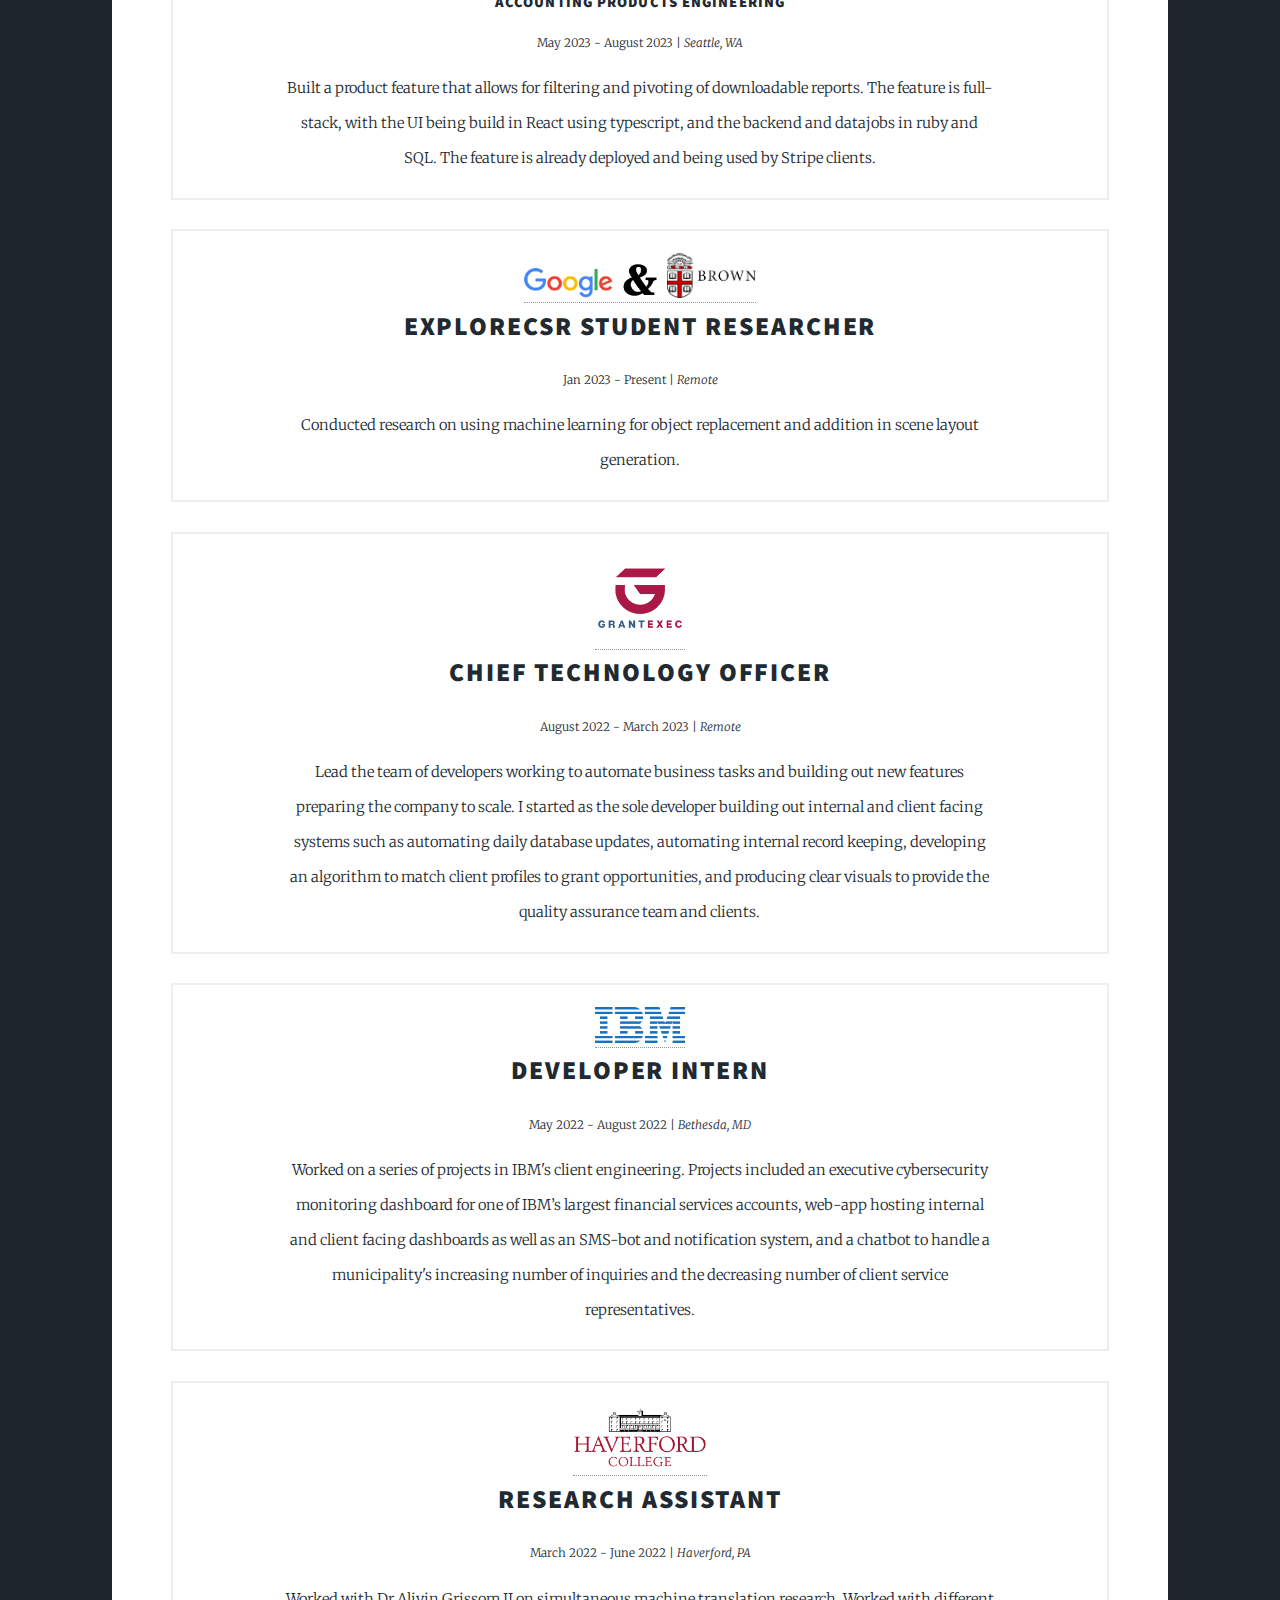
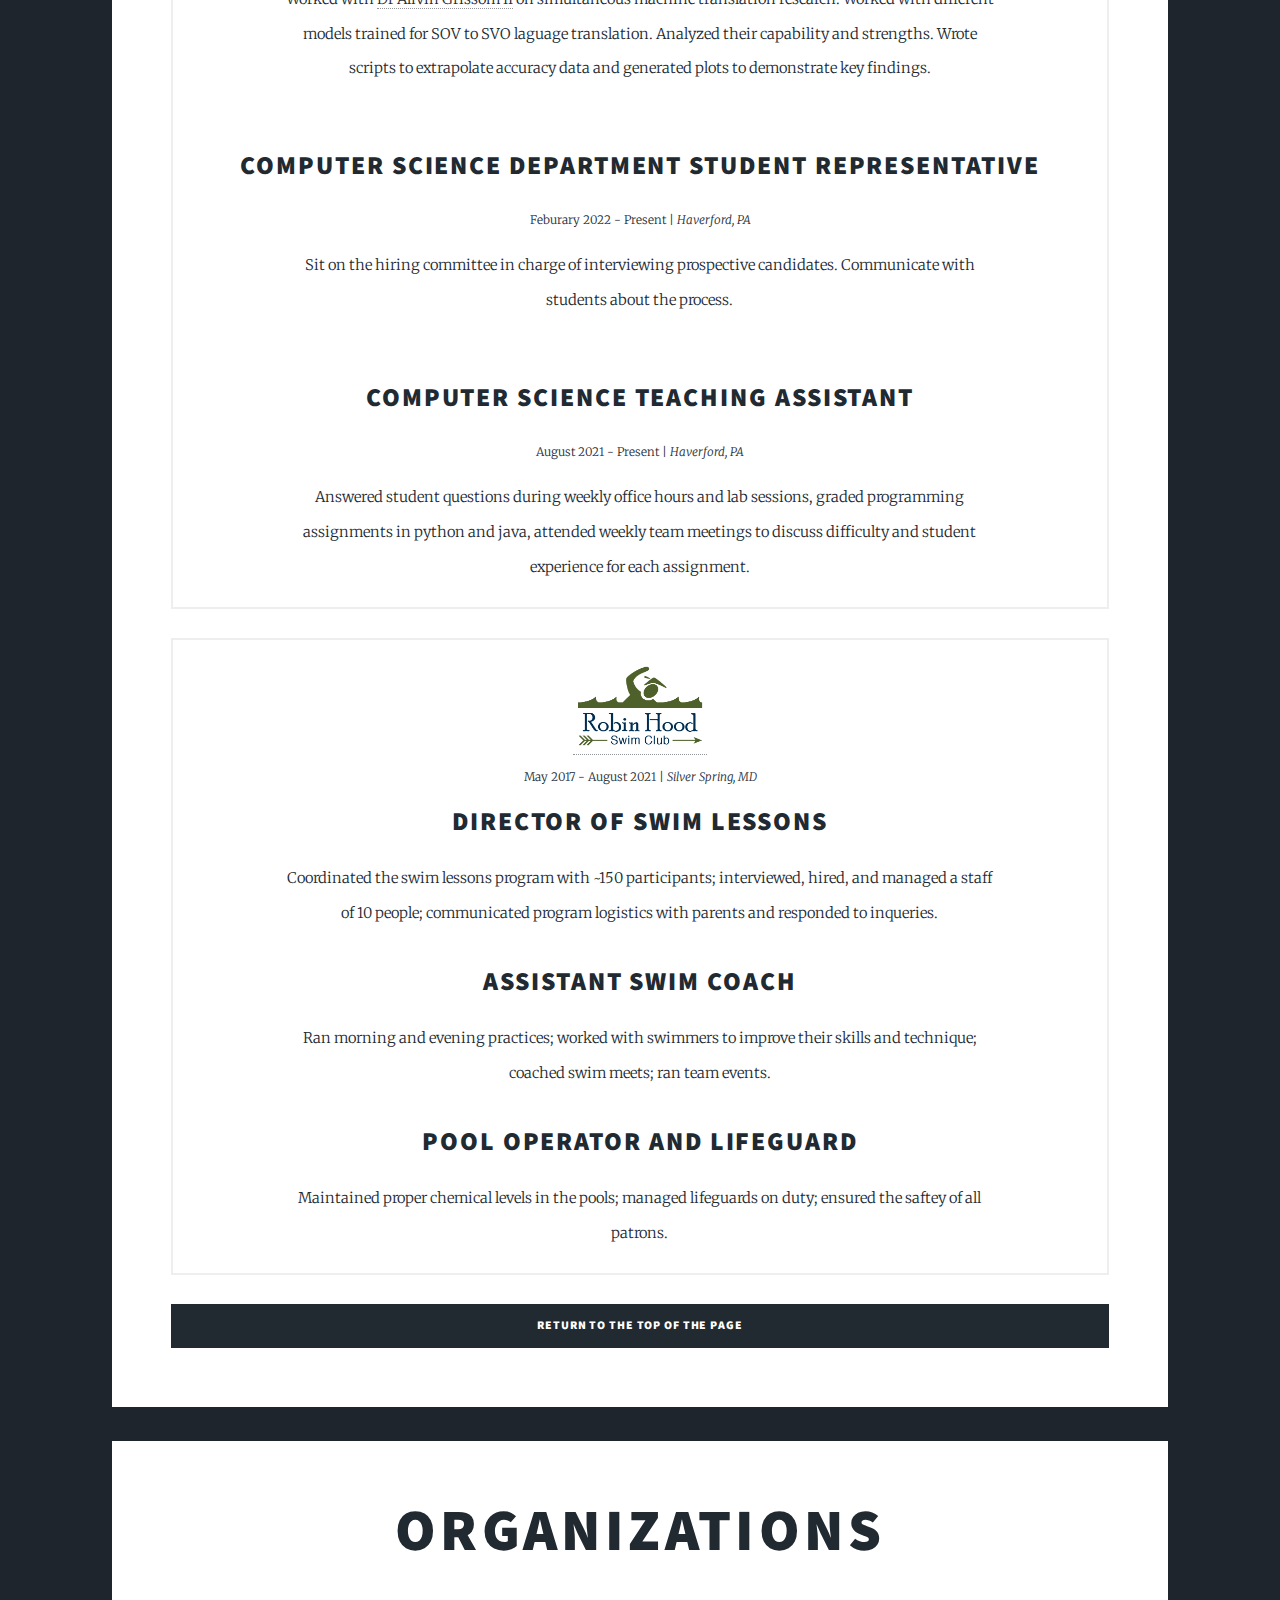
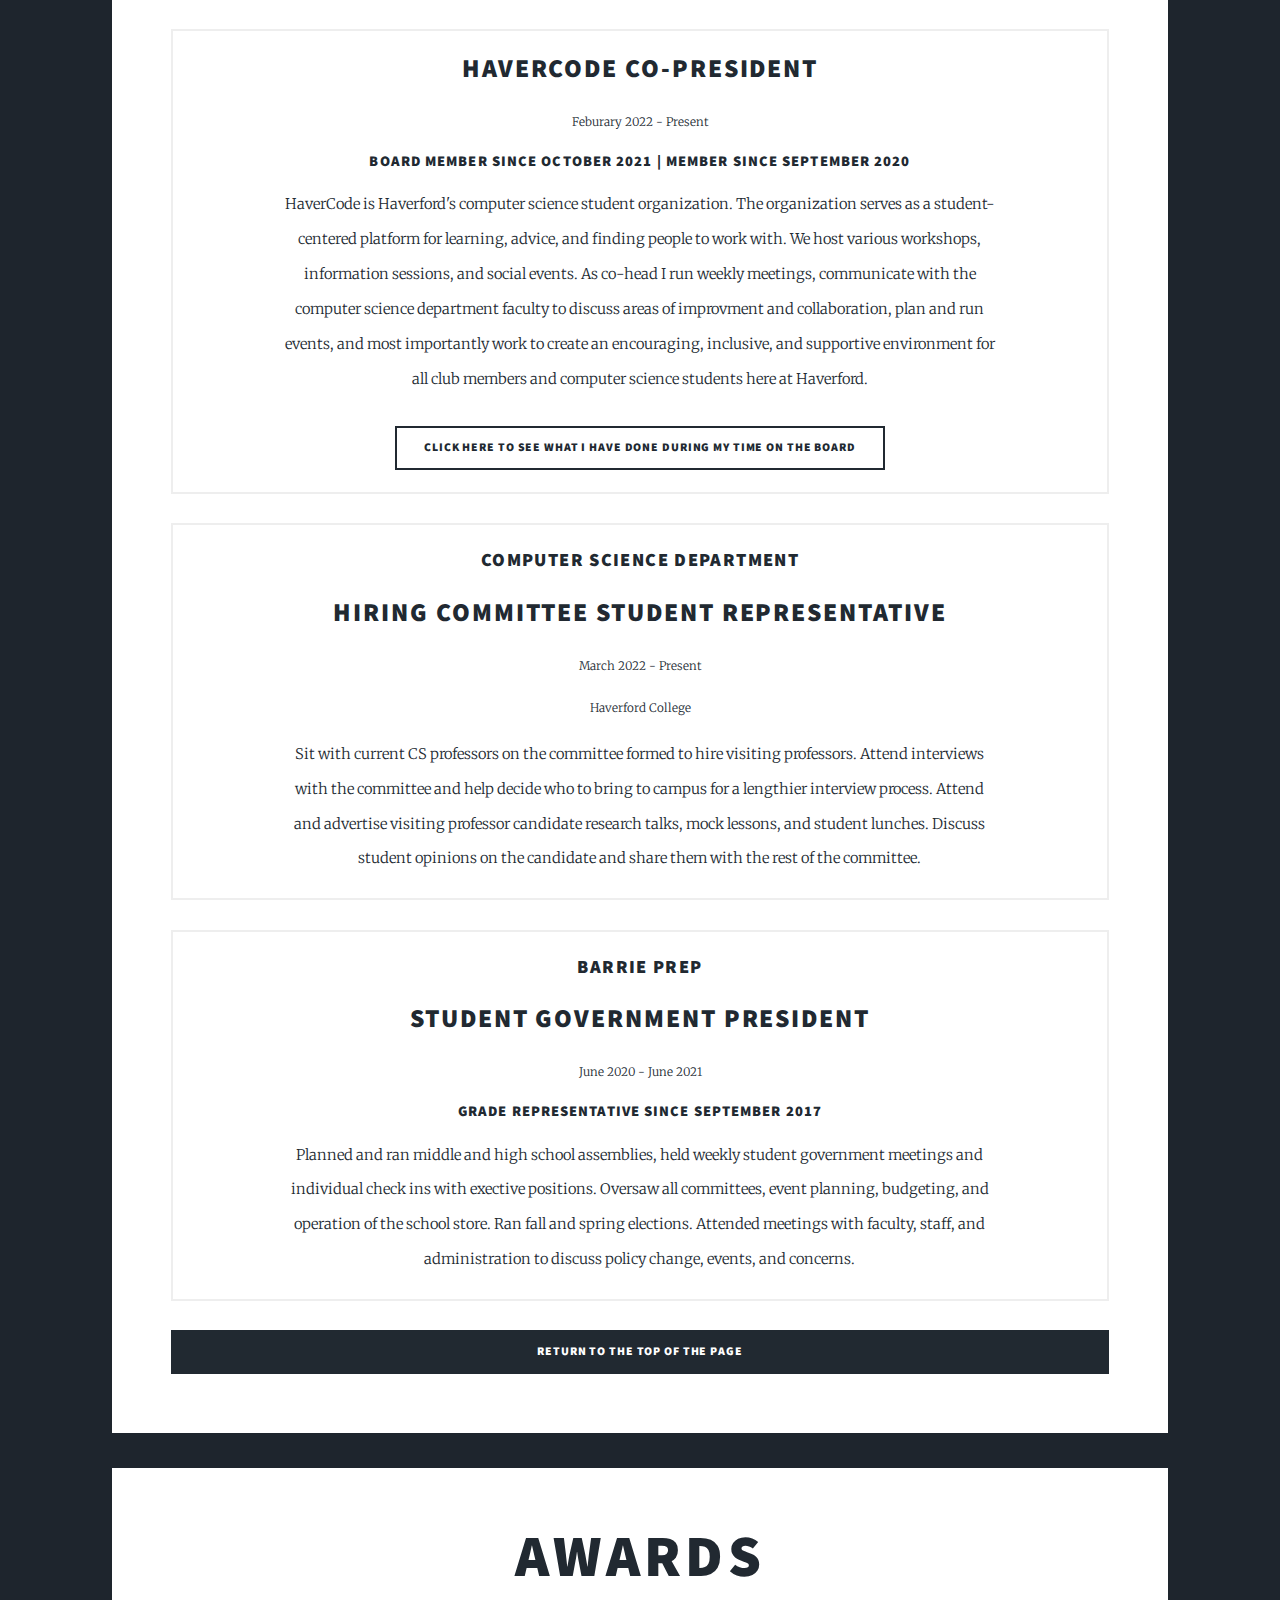
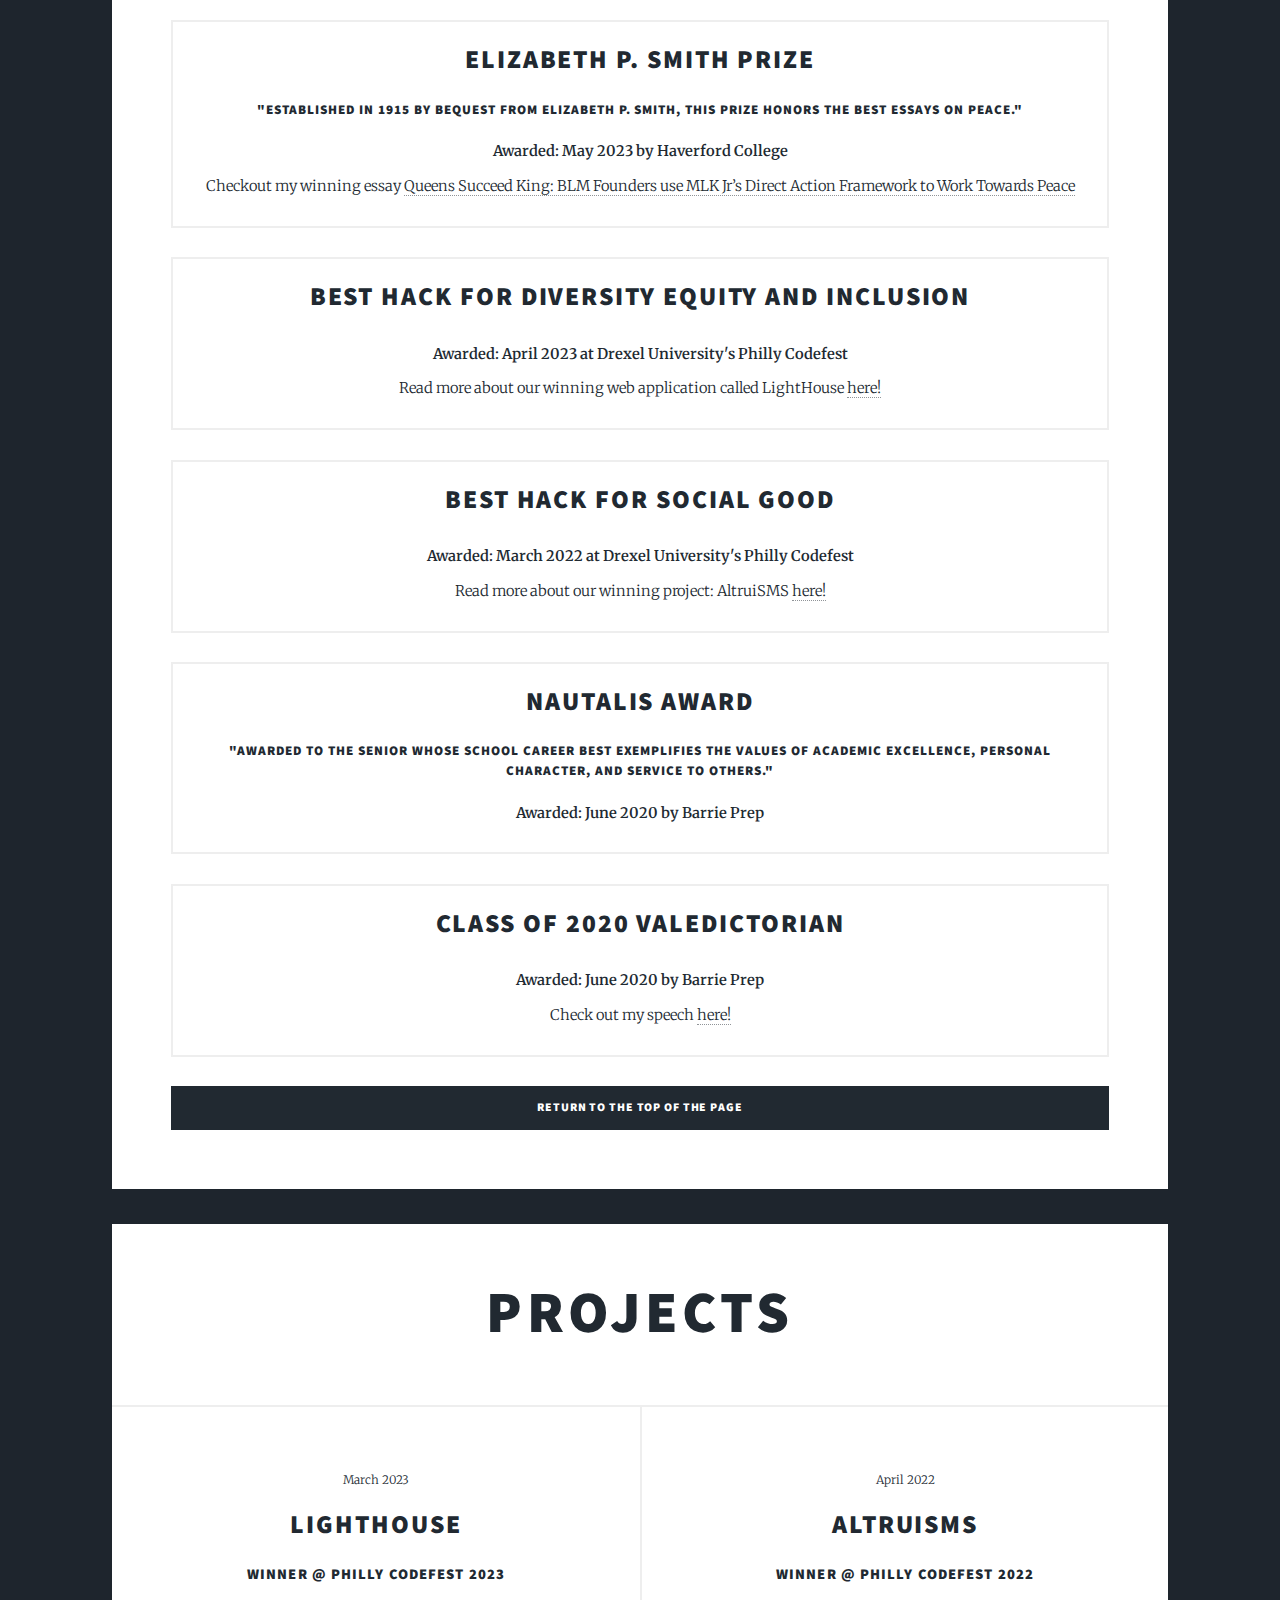
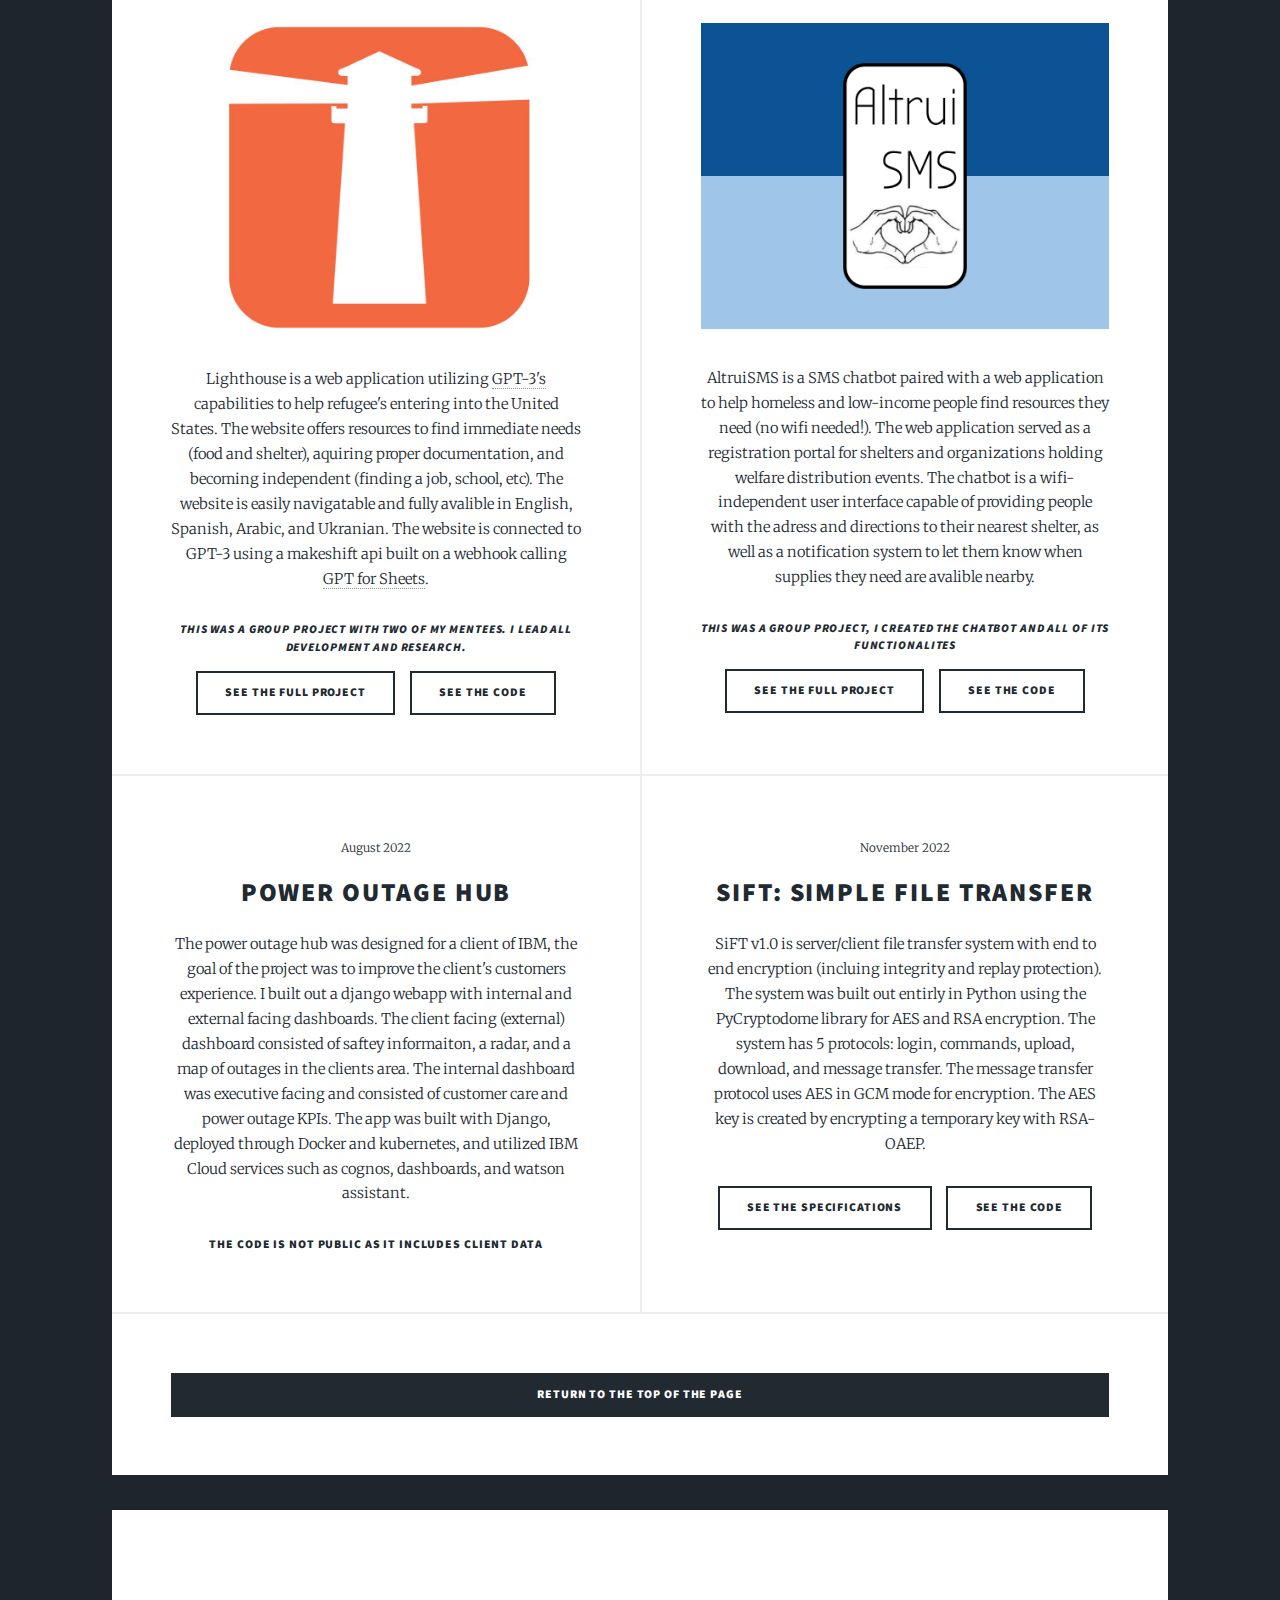
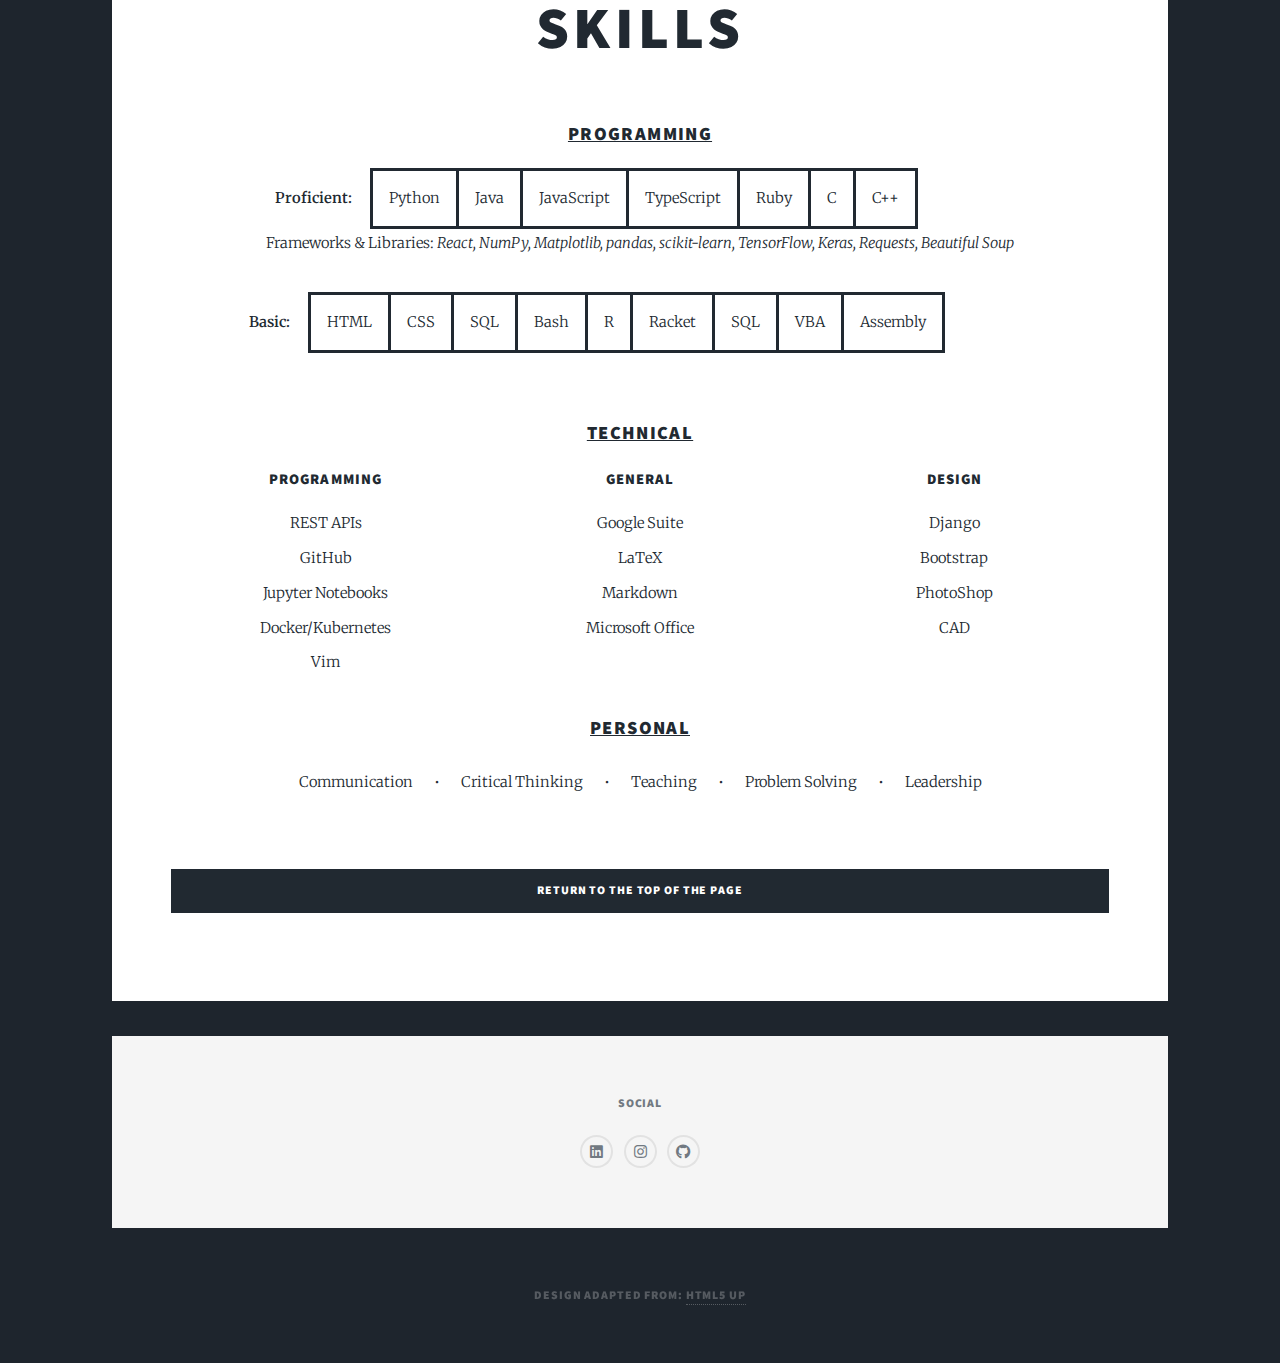
==== commit 67fe3ef6: "Merge branch 'master' of https://github.com/trinitykleckner/trinitykleckner.github.io" ====
--- a/index.html
+++ b/index.html
@@ -58,7 +58,7 @@
 								<h2>Who am I?</h2>
 							</header>
 							<span>
-								I am a senior at <a href="https://www.haverford.edu/" target="_blank">Haverford College</a> double majoring in computer science and religon (more specifically religion's influence on modern social ethics). This summer I interned at <a href="https://www.stripe.com/" target="_blank"> Stripe </a>, where I had the opportunity to create a product feature that is already being used by large clients. I chose computer science because of it's unique need for both strict logic and artistic creativity, and to this day it is what keeps me excited about the field. Religion, is shockingly similar, its foundation is ethical rather than logical, yet it inspires a similar need for creativity and imagination in order to craft arguments on how we should or can live together as humans. Outside of school I love playing basketball, teaching swim lessons, going to drag shows, and hanging out with my grandmother.
+								I graduated from <a href="https://www.haverford.edu/" target="_blank">Haverford College</a> with a double major  in computer science and religon (more specifically religion's influence on modern social ethics). I chose computer science because of it's unique need for both strict logic and artistic creativity, and to this day it is what keeps me excited about the field. Religion, is shockingly similar, its foundation is ethical rather than logical, yet it inspires a similar need for creativity and imagination in order to craft arguments for how we should or can live together as humans. My thesis in religion used Black feminist theory and queer theory to develop a new and more holistic understanding of the social practice of covering, and my thesis in computer science focused on video games designed to treat/prevent dyslexia. In my free time I like to read (primarily black feminist queer and abolitionist literature), lift, play basketball, teach, and go to drag shows.    
 							</span>
 							<br/> <br/>
 						</section>
@@ -79,7 +79,7 @@
 											<tr>
 												<td><h3><a href="https://www.haverford.edu/" target="_blank">Haverford College</a></h3>
 													<em>Haverford, PA</em><br>
-											  	Majors in Computer Science and Religion - Expected: May 2024</td>
+											  	Majors in Computer Science and Religion - May 2024</td>
 											</tr>
 											<tr>
 												<td><h3><a href="https://www.ait-budapest.com/" target="_blank">Aquincum Institute of Technology</a></h3>
@@ -116,7 +116,7 @@
 												<span class="date">May 2023 - August 2023  |  <i>Seattle, WA</i></span>
 											</header>
 											<ul class="actions special">
-												<span> I am building a product feature that allows for filtering and pivoting of downloadable reports. The feature is full-stack, with the UI being build in React using typescript, and the backend and datajobs in ruby and SQL. The feature is already deployed and being used by Stripe clients.  </span>
+												<span> Built a product feature that allows for filtering and pivoting of downloadable reports. The feature is full-stack, with the UI being build in React using typescript, and the backend and datajobs in ruby and SQL. The feature is already deployed and being used by Stripe clients.  </span>
 											</ul>
 										</div>
 									</article>
